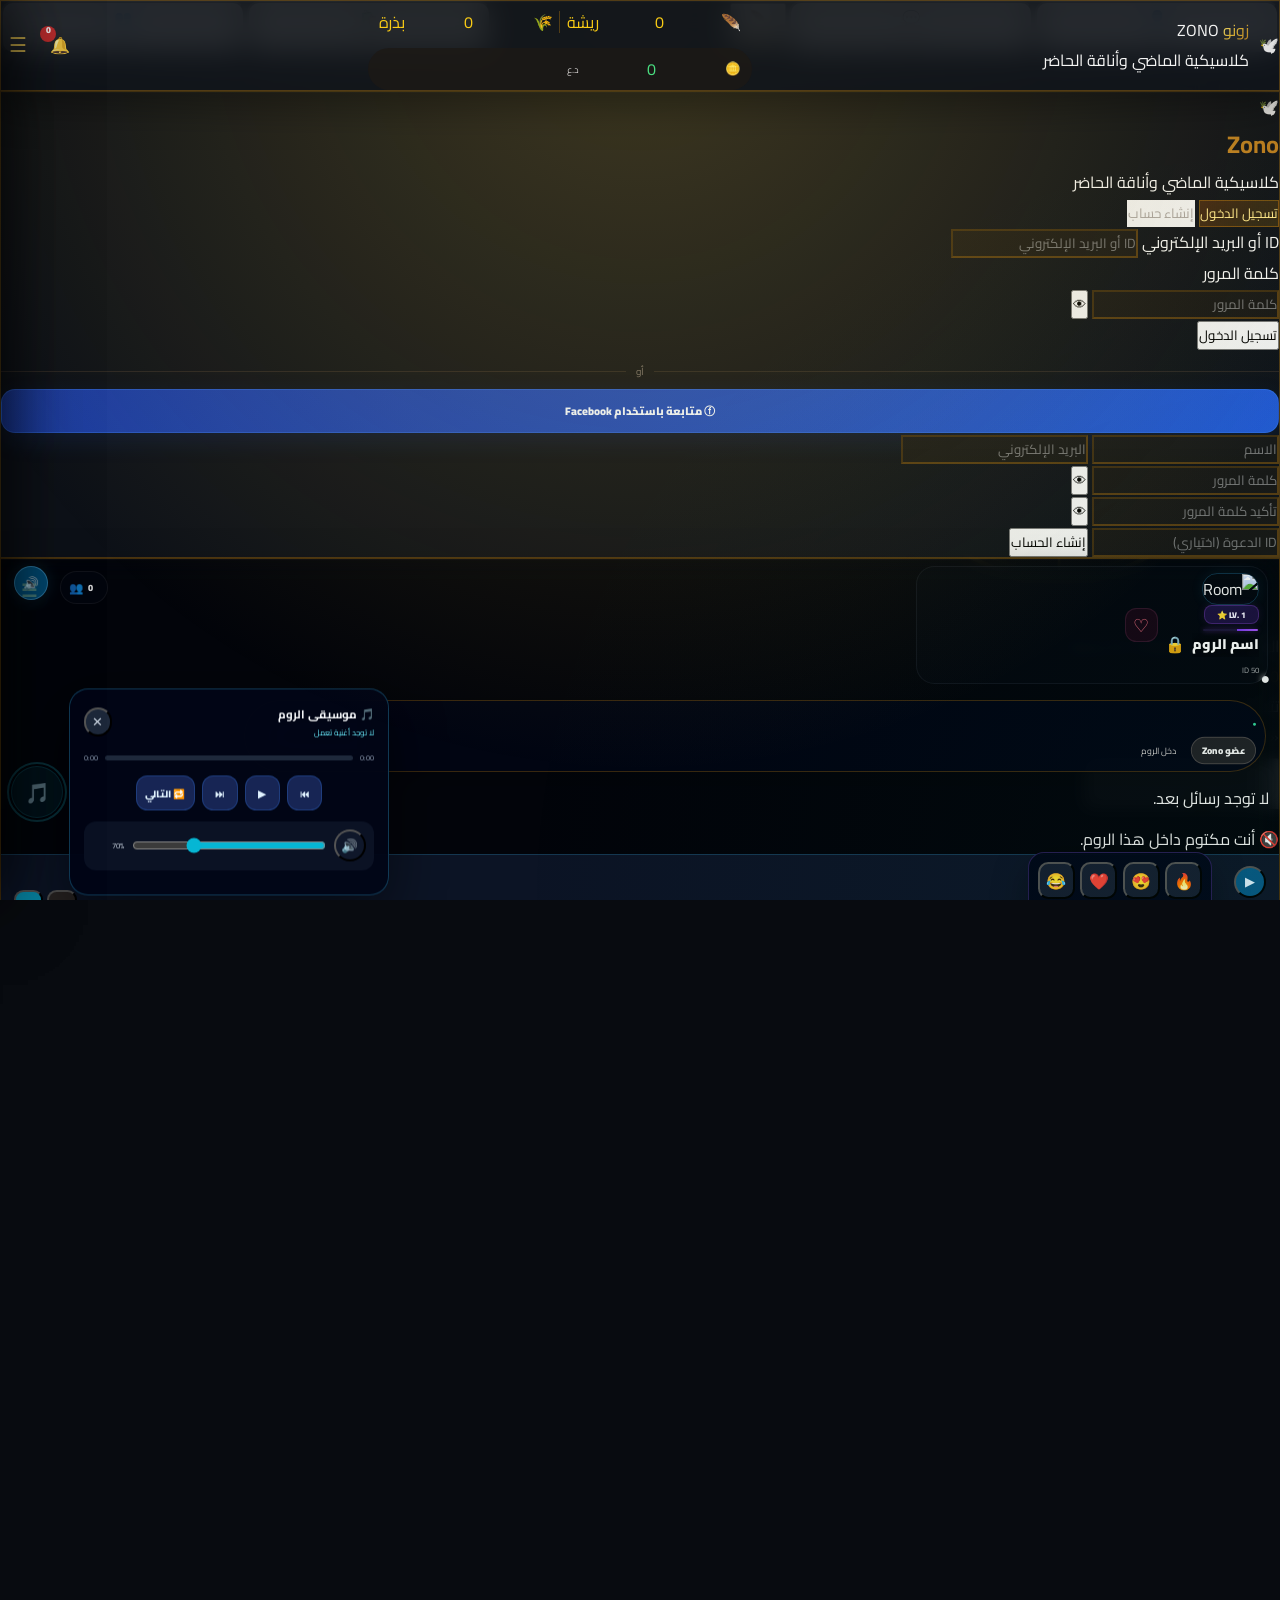
==== index.html @ 6094df93 "Add files via upload" ====
<!DOCTYPE html>
<html lang="ar" dir="rtl">
<head>
    <meta charset="UTF-8">
    <meta name="viewport" content="width=device-width, initial-scale=1.0, viewport-fit=cover, maximum-scale=1.0, user-scalable=no">
    <title>Zono</title>
    <!-- Tailwind CSS CDN -->
    <script src="https://cdn.tailwindcss.com"></script>
    <script>
        tailwind.config = {
            darkMode: 'class',
            theme: {
                extend: {
                    colors: {
                        gold: {
                            400: '#fef08a',
                            500: '#eab308',
                            600: '#d4af37',
                            700: '#b7791f',
                        },
                        emerald: {
                            850: '#064e3b',
                            950: '#022c22',
                        }
                    }
                }
            }
        }
    </script>
    <!-- Custom CSS -->
    <link rel="stylesheet" href="css/style.css?v=20260908-account-wallet-themes">

<style id="zono-canary-menu-update">
.zono-feather-center-btn{flex-direction:column!important;gap:2px!important;height:auto!important;padding-bottom:1px!important}
.zono-canary-nav-label{display:block;color:#d8a52b;font-size:12px;font-weight:900;line-height:1.05;letter-spacing:.2px;text-shadow:0 0 10px rgba(245,158,11,.38);white-space:nowrap}
.zono-main-drawer-menu button>span{filter:none!important}
</style>
</head>
<body class="bg-stone-950 text-stone-100 flex flex-col min-h-screen relative selection:bg-amber-500 selection:text-stone-950">

    <!-- Atmospheric Overlay -->
    <div class="vintage-overlay"></div>

    <!-- Toast Notification -->
    <div id="zono-toast" class="fixed top-6 left-1/2 transform -translate-x-1/2 px-6 py-3 rounded-full text-xs font-bold z-50 backdrop-blur-xl shadow-2xl transition-all duration-300 border bg-stone-900/90 text-amber-200 border-amber-500/40 opacity-0 pointer-events-none -translate-y-4"></div>

    <!-- Top Header -->
    <header class="sticky top-0 z-40 glass-panel border-b border-amber-500/20 px-4 py-3 sm:px-8">
        <div class="zono-header-inner max-w-6xl mx-auto">
            <!-- Brand Logo -->
            <div class="zono-brand cursor-pointer" onclick="window.zonoApp.switchTab('settings')">
                <div class="zono-logo-box w-10 h-10 rounded-2xl bg-gradient-to-tr from-amber-600 via-yellow-500 to-amber-700 p-0.5 shadow-lg shadow-amber-500/20 flex items-center justify-center">
                    <div class="w-full h-full bg-stone-950 rounded-[14px] flex items-center justify-center text-xl">
                        🕊️
                    </div>
                </div>
                <div class="zono-brand-copy">
                    <div class="flex items-center space-x-1.5 space-x-reverse">
                        <span class="text-xl font-black tracking-wide gold-gradient-text">زونو</span>
                        <span class="text-[10px] font-mono tracking-widest text-amber-400/80 uppercase font-bold">ZONO</span>
                    </div>
                    <p class="text-[10px] text-stone-400 font-medium">كلاسيكية الماضي وأناقة الحاضر</p>
                </div>
            </div>

            <!-- Feathers + Seeds -->
            <div id="zono-currency-pill" onclick="window.zonoApp.switchTab('store')" class="counter-only-balance bg-stone-900/90 border border-amber-500/30 text-xs font-bold text-amber-300 hover:border-amber-400 cursor-pointer transition-all shadow-inner">
                <span class="zono-resource">
                    <span class="text-sm">🪶</span>
                    <span id="header-feathers-count" class="font-mono">0</span>
                    <span class="zono-resource-label text-[10px] text-stone-400">ريشة</span>
                </span>
                <span class="zono-resource-divider"></span>
                <span class="zono-resource">
                    <span class="text-sm">🌾</span>
                    <span id="header-seeds-count" class="font-mono">0</span>
                    <span class="zono-resource-label text-[10px] text-stone-400">بذرة</span>
                </span>
            </div>

            <!-- Seed balance value in Iraqi dinar: visible on Counter only -->
            <div id="zono-seed-value-pill" class="counter-only-balance bg-stone-900/90 border border-emerald-500/30 text-xs font-bold shadow-inner">
                <span class="zono-value-resource zono-value-iqd zono-iqd-only">
                    <span class="zono-value-money-icon">🪙</span>
                    <span id="zono-value-iqd-count" class="font-mono">0</span>
                    <span class="zono-value-label">د.ع</span>
                </span>
            </div>

            <!-- Header controls: transparent menu + notifications, both follow the active theme -->
            <div class="zono-header-controls zono-left-header-actions">
                <button type="button" class="zono-header-icon-btn" onclick="window.zonoApp.toggleMainDrawer()" aria-label="الأقسام">☰</button>
                <button type="button" class="zono-header-icon-btn zono-header-bell" onclick="window.zonoApp.openAccountCenter('notifications')" aria-label="الشعارات">
                    <span aria-hidden="true">🔔</span>
                    <span id="header-profile-notification-count" class="hidden zono-header-notification-badge">0</span>
                </button>
            </div>
        </div>
    </header>


    <!-- ZONO Main Drawer -->
    <div id="zono-main-drawer-backdrop" class="zono-main-drawer-backdrop" onclick="window.zonoApp.closeMainDrawer()"></div>
    <aside id="zono-main-drawer" class="zono-main-drawer" aria-hidden="true">
        <div class="zono-main-drawer-head">
            <button type="button" class="zono-main-drawer-close" onclick="window.zonoApp.closeMainDrawer()" aria-label="إغلاق">✕</button>
            <div class="zono-main-drawer-profile">
                <img id="drawer-user-avatar" src="https://api.dicebear.com/7.x/micah/svg?seed=zono_guest" alt="الحساب" class="zono-main-drawer-avatar">
                <div class="zono-main-drawer-identity">
                    <strong id="drawer-user-name">ضيف_زونو</strong>
                    <span id="drawer-user-id">ID: —</span>
                    <span id="drawer-user-verification" class="zono-main-drawer-verification">غير موثق</span>
                </div>
            </div>
        </div>
        <div class="zono-main-drawer-menu">
            <button type="button" onclick="window.zonoApp.switchTab('profile')"><span>👤</span><strong>معلوماتي</strong></button>
            <button type="button" onclick="window.zonoApp.switchTab('news')"><span>✉️</span><strong>مراسيل</strong></button>
            <button type="button" onclick="window.zonoApp.switchTab('counter')"><span>⏱️</span><strong>العداد</strong></button>
            <button type="button" onclick="window.zonoApp.openWallet()"><span>💳</span><strong>المحفظة</strong></button>
            <button type="button" onclick="window.zonoApp.switchTab('birds')"><span>🐦</span><strong>شراء عصفور</strong></button>
            <button type="button" onclick="window.zonoApp.switchTab('store')"><span>🛍️</span><strong>المتجر</strong></button>
            <button type="button" onclick="window.zonoApp.switchTab('rooms')"><span>☕</span><strong>كوفي</strong></button>
            <button type="button" onclick="window.zonoApp.switchTab('settings')"><span>⚙️</span><strong>الإعدادات</strong></button>
            <button type="button" onclick="window.zonoApp.showComingSoon('الألعاب')"><span>🎮</span><strong>الألعاب</strong></button>
            <button type="button" onclick="window.zonoApp.showComingSoon('الأفلام')"><span>🎬</span><strong>الأفلام</strong></button>
            <button type="button" onclick="window.zonoApp.showComingSoon('المسلسلات')"><span>📺</span><strong>المسلسلات</strong></button>
            <button type="button" onclick="window.zonoApp.showComingSoon('الوكلاء')"><span>🤝</span><strong>الوكلاء</strong></button>
            <button type="button" onclick="window.zonoApp.showComingSoon('الدعم')"><span>🎧</span><strong>الدعم</strong></button>
            <button type="button" onclick="window.zonoApp.showComingSoon('الشكاوى')"><span>📣</span><strong>الشكاوى</strong></button>
            <button type="button" class="zono-drawer-themes" onclick="window.zonoApp.openThemesPanel()"><span>🎨</span><strong>ثيمات</strong></button>
            <button type="button" class="zono-drawer-logout" onclick="window.zonoApp.logout()"><span>↪</span><strong>تسجيل خروج</strong></button>
        </div>
    </aside>

    <!-- Themes drawer / marketplace -->
    <div id="zono-themes-backdrop" class="zono-themes-backdrop" onclick="window.zonoApp.closeThemesPanel()"></div>
    <aside id="zono-themes-panel" class="zono-themes-panel" aria-hidden="true">
        <div class="zono-themes-head">
            <button type="button" class="zono-themes-close" onclick="window.zonoApp.closeThemesPanel()" aria-label="إغلاق">✕</button>
            <div>
                <h2>🎨 ثيمات زونو</h2>
                <p>اختر القسم ثم شاهد الثيمات المتوفرة</p>
            </div>
        </div>

        <div id="zono-theme-categories" class="zono-theme-categories">
            <button type="button" class="zono-theme-category bird" onclick="window.zonoApp.openThemeCategory('bird')">
                <span class="zono-theme-category-preview">🐤</span><span><strong>ثيم الطير</strong><small>أشكال خاصة لطير الكناري</small></span><b>‹</b>
            </button>
            <button type="button" class="zono-theme-category zono" onclick="window.zonoApp.openThemeCategory('zono')">
                <span class="zono-theme-category-preview zuno-preview">Z</span><span><strong>ثيم زونو</strong><small>ألوان وتصاميم واجهة التطبيق</small></span><b>‹</b>
            </button>
            <button type="button" class="zono-theme-category name" onclick="window.zonoApp.openThemeCategory('name')">
                <span class="zono-theme-category-preview name-preview">ZUNO</span><span><strong>ثيم الاسم</strong><small>أشكال مميزة لاسم الحساب</small></span><b>‹</b>
            </button>
            <button type="button" class="zono-theme-category avatar" onclick="window.zonoApp.openThemeCategory('avatar')">
                <span class="zono-theme-category-preview avatar-preview">👤</span><span><strong>ثيم الصورة</strong><small>إطارات وتأثيرات لصورة الحساب</small></span><b>‹</b>
            </button>
        </div>

        <section id="zono-theme-market" class="zono-theme-market hidden">
            <div class="zono-theme-market-head">
                <button type="button" class="zono-theme-back" onclick="window.zonoApp.backToThemeCategories()" aria-label="رجوع">←</button>
                <div><h3 id="zono-theme-market-title">ثيم الطير</h3><p id="zono-theme-market-subtitle">اختر الثيم المناسب لك</p></div>
            </div>
            <div id="zono-theme-shop-grid" class="zono-theme-grid"></div>
        </section>
        <div class="zono-themes-existing-settings">
            <div class="zono-themes-divider"><span>إعدادات الثيمات</span></div>
<!-- Existing theme customization moved from Settings -->
                    <div id="zono-theme-center" class="zono-theme-center">
                        <div class="zono-theme-center-head">
                            <div>
                                <div class="zono-theme-center-kicker">🎨 تخصيص Zono</div>
                                <h4 class="zono-theme-center-title">عرض الثيمات</h4>
                                <p class="zono-theme-center-desc">غيّر شكل التطبيق والطائر والاسم وإطار الصورة من مكان واحد.</p>
                            </div>
                            <button onclick="window.zonoApp.toggleCustomizationCenter()" class="zono-theme-center-open">
                                عرض الثيمات
                            </button>
                        </div>

                        <div id="zono-customization-center" class="hidden mt-4">
                            <div class="zono-customization-tabs">
                                <button id="zono-custom-tab-app" onclick="window.zonoApp.openCustomizationTab('app')" class="zono-customization-tab is-active">🎨 ثيم زونو</button>
                                <button id="zono-custom-tab-bird" onclick="window.zonoApp.openCustomizationTab('bird')" class="zono-customization-tab">🪶 ثيم الطائر</button>
                                <button id="zono-custom-tab-name" onclick="window.zonoApp.openCustomizationTab('name')" class="zono-customization-tab">✨ ثيم الاسم</button>
                                <button id="zono-custom-tab-frame" onclick="window.zonoApp.openCustomizationTab('frame')" class="zono-customization-tab">🖼️ إطار الصورة</button>
                            </div>

                            <div id="zono-custom-panel-app" class="zono-customization-panel">
                                <div class="zono-panel-title">🎨 ثيم زونو</div>
                                <div class="zono-panel-desc">الثيم يغيّر خلفية التطبيق والأقسام والشريط السفلي.</div>
                                <div id="zono-theme-gallery" class="mt-3">
                                    <div id="zono-theme-grid" class="zono-theme-grid"></div>
                                </div>
                            </div>

                            <div id="zono-custom-panel-bird" class="zono-customization-panel hidden">
                                <div class="zono-panel-title">🪶 ثيم الطائر</div>
                                <div class="zono-panel-desc">يغيّر الطائر والدائرة والساعة والحركة والصوت داخل العداد.</div>
                                <div class="zono-cosmetic-subtitle mt-3">الثيمات المفتوحة من الطيور التي اشتريتها</div>
                                <div id="zono-owned-bird-theme-grid" class="zono-bird-theme-grid mt-2"></div>
                                <div class="zono-cosmetic-subtitle mt-4">ثيمات إضافية بالبذور</div>
                                <div id="zono-bird-theme-grid" class="zono-bird-theme-grid mt-2"></div>
                            </div>

                            <div id="zono-custom-panel-name" class="zono-customization-panel hidden">
                                <div class="zono-panel-title">✨ ثيم الاسم</div>
                                <div class="zono-panel-desc">زخرفة وكبسولة خاصة باسمك داخل الرومات وعند الدخول.</div>
                                <div id="zono-name-theme-grid" class="zono-name-theme-grid mt-3"></div>
                            </div>

                            <div id="zono-custom-panel-frame" class="zono-customization-panel hidden">
                                <div class="zono-panel-title">🖼️ إطار الصورة</div>
                                <div class="zono-panel-desc">إطارات متحركة حول صورتك، تظهر في حسابك وعند دخول الروم ورسائلك الخاصة.</div>
                                <div id="zono-avatar-frame-grid" class="zono-frame-theme-grid mt-3"></div>
                            </div>
                        </div>
                    </div>
        </div>
    </aside>

    <!-- Main Content Body -->
    <main class="flex-1 max-w-6xl w-full mx-auto p-4 sm:p-6 pb-28">

        <!-- ==================== TAB 1: الرومات (Real Public Rooms) ==================== -->
        <section id="tab-rooms" class="tab-content space-y-4">
            <div class="zono-rooms-discovery-head">
                <div class="zono-world-room-pill">
                    <span class="zono-world-tag">✦</span>
                    <span>رومات زونو العالمية</span>
                </div>

                <div class="zono-room-search-row">
                    <button type="button" onclick="window.zonoApp.openCreateRoomModal()" class="zono-room-create-circle" title="إنشاء روم جديد" aria-label="إنشاء روم جديد">＋</button>
                    <div class="zono-room-search-capsule">
                        <span class="zono-room-search-icon">⌕</span>
                        <input id="zono-room-search-input" type="search" placeholder="بحث بالاسم أو ID" autocomplete="off" oninput="window.zonoApp.setRoomSearch(this.value)">
                    </div>
                </div>

                <div class="zono-room-filter-strip" aria-label="تصفية الرومات">
                    <button class="zono-room-filter-chip active" data-room-filter="all" onclick="window.zonoApp.setRoomFilter('all',this)">الكل 🌐</button>
                    <button class="zono-room-filter-chip" data-room-filter="following" onclick="window.zonoApp.setRoomFilter('following',this)">المتابعة ⭐</button>
                    <button class="zono-room-filter-chip" data-room-filter="poetry" onclick="window.zonoApp.setRoomFilter('poetry',this)">شعر 🪶</button>
                    <button class="zono-room-filter-chip" data-room-filter="songs" onclick="window.zonoApp.setRoomFilter('songs',this)">أغاني 🎤</button>
                    <button class="zono-room-filter-chip" data-room-filter="music" onclick="window.zonoApp.setRoomFilter('music',this)">موسيقى 🎵</button>
                    <button class="zono-room-filter-chip" data-room-filter="challenges" onclick="window.zonoApp.setRoomFilter('challenges',this)">تحديات 🎮</button>
                    <button class="zono-room-filter-chip" data-room-filter="contests" onclick="window.zonoApp.setRoomFilter('contests',this)">مسابقات 🏆</button>
                </div>
            </div>

            <div class="flex items-center justify-between px-1">
                <div>
                    <h3 class="text-lg font-black text-stone-100">الرومات</h3>
                    <p id="zono-rooms-count" class="text-[10px] text-stone-500">0 روم</p>
                </div>
                <button onclick="window.zonoApp.loadRooms(true)" class="zono-room-refresh-btn">تحديث ↻</button>
            </div>

            <div id="rooms-list-container" class="zono-real-rooms-grid">
                <div class="zono-rooms-empty">
                    <div class="text-4xl mb-3">🏛️</div>
                    <div class="font-black text-stone-200">لا توجد رومات حتى الآن</div>
                    <div class="text-xs text-stone-500 mt-1">كن أول من ينشئ رومًا في Zono.</div>
                </div>
            </div>
        </section>

        <!-- ==================== TAB 2: الخاص (Direct Messages / Kik Style) ==================== -->
        <section id="tab-direct" class="tab-content space-y-6">
            <div class="glass-panel p-6 rounded-3xl border border-amber-500/30">
                <div class="flex items-center justify-between mb-4">
                    <div>
                        <h2 class="text-2xl font-black text-stone-100">المحادثات الخاصة (Kik Direct)</h2>
                        <p class="text-xs text-stone-400">دردشة سريعة وفورية مع مؤشرات القراءة الكلاسيكية (S, D, R)</p>
                    </div>
                    <span class="badge-pill bg-emerald-950 text-emerald-300 border border-emerald-500/40">
                        مباشر ومشفر 🔒
                    </span>
                </div>

                <!-- Kik Status Key Guide -->
                <div class="flex items-center space-x-3 space-x-reverse text-xs bg-stone-900/70 p-3 rounded-2xl border border-stone-800 mb-5">
                    <span class="text-stone-400 font-semibold">دليل مؤشرات Kik:</span>
                    <span class="flex items-center"><span class="kik-status kik-status-s">S</span> تم الإرسال (Sent)</span>
                    <span class="flex items-center"><span class="kik-status kik-status-d">D</span> تم التسليم (Delivered)</span>
                    <span class="flex items-center"><span class="kik-status kik-status-r">R</span> تمت القراءة (Read)</span>
                </div>

                <!-- Direct Chats List -->
                <div id="direct-chats-container" class="space-y-3">
                    <!-- Populated dynamically by app.js -->
                </div>
            </div>
        </section>

        <!-- ==================== TAB 3: قسم العداد (The 24h Flying Bird Counter) ==================== -->
        <section id="tab-counter" class="tab-content active space-y-6">
            <div class="glass-panel p-6 sm:p-8 rounded-3xl border border-amber-500/40 relative overflow-hidden text-center shadow-2xl">
                <!-- Background Ambient Glow -->
                <div class="absolute top-1/2 left-1/2 -translate-x-1/2 -translate-y-1/2 w-96 h-96 bg-amber-500/10 rounded-full blur-3xl pointer-events-none"></div>

                <!-- Header Title -->
                <div class="max-w-xl mx-auto mb-6">
                    <div class="inline-flex items-center justify-center mb-3">
                        <span id="bird-status-badge" class="px-4 py-1.5 rounded-full text-xs font-bold bg-amber-950/70 text-amber-300 border border-amber-500/40 backdrop-blur-md shadow-lg flex items-center">
                            <span class="inline-block w-2.5 h-2.5 rounded-full bg-amber-400 ml-1.5"></span>
                            مستقر على الغصن (جاهز للطيران)
                        </span>
                    </div>
                    <h2 class="text-3xl sm:text-4xl font-black tracking-tight text-stone-100 mb-2 font-serif">
                        عداد طيران عصفور زونو
                    </h2>
                    <p class="text-xs sm:text-sm text-stone-300 leading-relaxed">
                        انقر على الدائرة الذهبية أو زر التفعيل ليتحرر العصفور من الغصن ويحلق في الأجواء لمدة <span class="text-amber-400 font-bold">24 ساعة متواصلة</span>، حاصداً لك الريشات الذهبية والإنجازات!
                    </p>
                </div>

                <!-- Interactive Canvas Centerpiece -->
                <div id="zono-bird-theme-stage" class="relative w-full max-w-[440px] mx-auto aspect-square flex items-center justify-center my-4">
                    <div id="zono-bird-theme-orbit" class="zono-bird-theme-orbit"></div>
                    <canvas id="bird-canvas" width="440" height="440" class="w-full h-full max-w-[440px] max-h-[440px] rounded-full cursor-pointer transition-transform hover:scale-[1.01] active:scale-95 shadow-2xl border-4 border-amber-500/30 bg-stone-950"></canvas>
                </div>

                <!-- Digital Antique Countdown Timer -->
                <div id="zono-bird-theme-clock" class="max-w-md mx-auto my-6 p-4 rounded-2xl bg-stone-900/90 border border-amber-500/30 shadow-inner">
                    <span class="text-[11px] font-bold text-amber-400/90 uppercase tracking-widest block mb-1">الوقت المتبقي لرحلة الـ 24 ساعة</span>
                    <div id="bird-timer-display" class="text-4xl sm:text-5xl font-mono font-black gold-gradient-text tracking-wider">
                        24:00:00
                    </div>

                    <!-- Daily income summary -->
                    <div class="mt-2 flex flex-wrap items-center justify-center gap-2 text-[11px]">
                        <span class="text-stone-400 font-bold">تتحصل يومياً على</span>
                        <span class="px-2.5 py-1 rounded-full bg-amber-500/10 border border-amber-500/25 text-amber-300 font-bold">
                            🌾 <span id="bird-daily-seeds-total">0</span> بذرة
                        </span>
                        <span class="px-2.5 py-1 rounded-full bg-sky-500/10 border border-sky-500/25 text-sky-200 font-bold">
                            🪶 <span id="bird-daily-feathers-total">60</span> ريشة
                        </span>
                    </div>

                    <p id="bird-quote-text" class="text-xs text-stone-400 italic mt-3 min-h-[20px] transition-all">
                        «انقر على العصفور لتبدأ رحلة التحليق الكلاسيكية»
                    </p>
                </div>

                <!-- Controls -->
                <div class="max-w-md mx-auto space-y-3">
                    <button id="bird-trigger-btn" onclick="window.zonoApp && window.zonoApp.toggleBirdFlightThemed()" class="w-full py-3.5 px-6 rounded-2xl font-bold bg-gradient-to-r from-amber-600 via-yellow-600 to-amber-700 hover:from-amber-500 hover:to-yellow-500 text-stone-950 border border-yellow-300/60 shadow-xl shadow-amber-600/30 flex items-center justify-center transition-all duration-300 active:scale-95 text-base">
                        <svg class="w-5 h-5 ml-2 text-stone-950 animate-bounce" fill="none" stroke="currentColor" viewBox="0 0 24 24"><path stroke-linecap="round" stroke-linejoin="round" stroke-width="2" d="M14 5l7 7m0 0l-7 7m7-7H3"></path></svg>
                        <span>إطلاق العصفور للتحليق (24 ساعة)</span>
                    </button>

                    <div class="grid grid-cols-2 gap-3">
                        <button onclick="window.zonoApp.switchTab('birds')" class="w-full py-3 px-4 rounded-xl bg-stone-900/80 border border-stone-700 hover:border-amber-500/50 text-stone-100 font-bold text-xs transition-all active:scale-95">
                            <span>🕊️ شراء عصفور</span>
                        </button>
                        <button onclick="window.zonoApp.boostFlight()" class="py-2.5 px-4 rounded-xl bg-stone-900 hover:bg-stone-800 text-stone-200 border border-stone-700 text-xs font-bold transition-all flex items-center justify-center space-x-1.5 space-x-reverse">
                            <span>⚡</span>
                            <span>تعزيز السرعة</span>
                        </button>
                    </div>
                </div>

                <!-- Flight Stats & Milestones -->
                <div class="grid grid-cols-3 gap-3 max-w-lg mx-auto mt-8 pt-6 border-t border-stone-800/80 text-center">
                    <div class="p-3 rounded-2xl bg-stone-900/60 border border-stone-800">
                        <span class="text-xl">🏆</span>
                        <div class="font-mono text-sm font-bold text-amber-300 mt-1">48 ساعة</div>
                        <span class="text-[10px] text-stone-400">إجمالي الطيران</span>
                    </div>
                    <div class="p-3 rounded-2xl bg-stone-900/60 border border-stone-800">
                        <span class="text-xl">🔥</span>
                        <div class="font-mono text-sm font-bold text-amber-300 mt-1">5 أيام</div>
                        <span class="text-[10px] text-stone-400">سلسلة الالتزام</span>
                    </div>
                    <div class="p-3 rounded-2xl bg-stone-900/60 border border-stone-800">
                        <span class="text-xl">🌾</span>
                        <div id="bird-daily-seeds-stat" class="font-mono text-sm font-bold text-amber-300 mt-1">0</div>
                        <span class="text-[10px] text-stone-400">بذرة يومياً</span>
                    </div>
                </div>
            </div>
        </section>

        <!-- ==================== TAB 4: المتجر (Store & Bazaar) ==================== -->
        <section id="tab-store" class="tab-content zono-store-tab">
            <div class="zono-store-screen">
                <div class="zono-store-topbar">
                    <div class="zono-store-title-wrap">
                        <span class="zono-store-cart">🛒</span>
                        <div>
                            <h2>المتجر</h2>
                            <small>كل ما تحتاجه في مكان واحد</small>
                        </div>
                    </div>
                    <button class="zono-store-close" type="button" onclick="window.zonoApp.switchTab('counter')" aria-label="إغلاق">×</button>
                </div>

                <div class="zono-store-search">
                    <span>⌕</span>
                    <input id="zono-store-search-input" type="search" placeholder="ابحث في المتجر ..." oninput="window.zonoApp.filterStore(this.value)">
                </div>

                <div class="zono-store-tabs">
                    <button id="zono-store-tab-products" class="active" onclick="window.zonoApp.showStoreSection('products')">المنتجات</button>
                    <button id="zono-store-tab-cards" onclick="window.zonoApp.showStoreSection('cards')">بطاقات شحن</button>
                    <button id="zono-store-tab-offers" onclick="window.zonoApp.showStoreSection('offers')">عروض خاصة</button>
                </div>

                <div id="zono-store-products" class="zono-store-section active">
                    <div class="zono-store-hero">
                        <div class="zono-store-hero-icon">🛒</div>
                        <h3>مرحبًا بك في متجر ZUNO</h3>
                        <p>اختر القسم الذي يناسبك واستعرض المنتجات بسهولة</p>
                    </div>
                    <div class="zono-store-category-list">
                        <button class="zono-store-category" data-store-search="أرقام هواتف مميزة ارقام هواتف مميزة" onclick="window.zonoApp.storeSoon('أرقام هواتف مميزة')">
                            <div class="zono-store-category-icon sim">▣</div>
                            <div><strong>أرقام هواتف مميزة</strong><small>أرقام مختارة ومميزة</small></div>
                            <span class="zono-store-arrow">‹</span>
                        </button>
                        <button class="zono-store-category" data-store-search="الأجهزة اللوحية اجهزة لوحية تابلت" onclick="window.zonoApp.storeSoon('الأجهزة اللوحية')">
                            <div class="zono-store-category-icon">▯</div>
                            <div><strong>الأجهزة اللوحية</strong><small>أحدث الأجهزة اللوحية</small></div>
                            <span class="zono-store-arrow">‹</span>
                        </button>
                        <button class="zono-store-category" data-store-search="أجهزة الموبايل اجهزة الموبايل موبايل هواتف" onclick="window.zonoApp.storeSoon('أجهزة الموبايل')">
                            <div class="zono-store-category-icon">📱</div>
                            <div><strong>أجهزة الموبايل</strong><small>أحدث أجهزة الموبايل</small></div>
                            <span class="zono-store-arrow">‹</span>
                        </button>
                    </div>
                </div>

                <div id="zono-store-cards" class="zono-store-section">
                    <div class="zono-store-section-head">
                        <button class="zono-store-back" onclick="window.zonoApp.showStoreSection('products')">‹</button>
                        <div><h3>بطاقات شحن</h3><p>اختر شركة الاتصالات</p></div>
                    </div>
                    <div class="zono-recharge-grid">
                        <button class="zono-recharge-card" data-store-search="آسيا سيل اسيا سيل asiacell" onclick="window.zonoApp.storeSoon('آسيا سيل')">
                            <div class="zono-brand-logo asiacell">Asiacell</div><strong>آسيا سيل</strong><small>بطاقات شحن</small>
                        </button>
                        <button class="zono-recharge-card" data-store-search="زين العراق zain" onclick="window.zonoApp.storeSoon('زين العراق')">
                            <div class="zono-brand-logo zain">zain</div><strong>زين العراق</strong><small>بطاقات شحن</small>
                        </button>
                        <button class="zono-recharge-card" data-store-search="كورك korek" onclick="window.zonoApp.storeSoon('كورك')">
                            <div class="zono-brand-logo korek">KOREK</div><strong>كورك</strong><small>بطاقات شحن</small>
                        </button>
                    </div>
                </div>

                <div id="zono-store-offers" class="zono-store-section">
                    <div class="zono-store-empty">
                        <div>✦</div>
                        <h3>عروض خاصة</h3>
                        <p>قريبًا ستظهر هنا العروض والخصومات المميزة.</p>
                    </div>
                </div>
            </div>
        </section>

        <!-- ==================== Bird Shop ==================== -->
        <section id="tab-birds" class="tab-content space-y-6">
            <div class="glass-panel p-5 rounded-3xl border border-amber-500/30 flex items-center justify-between gap-3">
                <div>
                    <div class="text-[11px] text-amber-400 font-bold mb-1">🕊️ متجر الطيور</div>
                    <h2 class="text-2xl font-black text-stone-100">شراء العصافير</h2>
                    <p class="text-xs text-stone-400 mt-1">
                        اشترِ نفس الطائر أكثر من مرة لزيادة إنتاج البذور، بينما يبقى أعلى شكل وصلت إليه هو الشكل النشط.
                    </p>
                </div>
                <button onclick="window.zonoApp.switchTab('counter')" class="shrink-0 px-4 py-2 rounded-xl bg-stone-900 border border-stone-700 hover:border-amber-500 text-stone-200 text-xs font-bold transition-all">
                    ← رجوع
                </button>
            </div>

            <div id="bird-shop-grid" class="grid grid-cols-1 sm:grid-cols-2 lg:grid-cols-3 gap-5">
                <!-- Populated dynamically by app.js -->
            </div>
        </section>

        <!-- ==================== TAB 5: الأخبار (Zono Gazette / News) ==================== -->
        <section id="tab-news" class="tab-content space-y-6">
            <!-- Newspaper Header -->
            <div class="glass-panel p-6 rounded-3xl border border-amber-500/30 text-center relative overflow-hidden">
                <div class="text-[11px] font-mono text-amber-400 uppercase tracking-widest mb-1">
                    • جريدة زونو اليومية — الطبعة الكلاسيكية •
                </div>
                <h1 class="text-3xl sm:text-4xl font-black newspaper-headline text-stone-100 my-2">
                    وقائع وأخبار مجتمع زونو
                </h1>
                <div class="flex items-center justify-center space-x-4 space-x-reverse text-xs text-stone-400 border-y border-stone-800 py-2 my-3 font-serif">
                    <span>العدد رقم: 01</span>
                    <span>•</span>
                    <span>31 أغسطس 2026</span>
                    <span>•</span>
                    <span>الإصدار التأسيسي الفاخر</span>
                </div>
                <p class="text-xs text-stone-300 max-w-xl mx-auto leading-relaxed">
                    نوافيكم يومياً بآخر تطورات التطبيق، إحصائيات عداد الطيران، فعاليات الرومات ومقالات النوستالجيا الراقية.
                </p>
            </div>

            <!-- Community Poll Widget -->
            <div id="news-poll-container" class="glass-panel p-5 rounded-2xl border border-amber-500/30">
                <div class="flex items-center space-x-2 space-x-reverse text-amber-400 text-xs font-bold mb-2">
                    <span>📊</span>
                    <span>استطلاع رأي اليوم الكلاسيكي</span>
                </div>
                <h4 class="text-sm font-bold text-stone-100 mb-3">ما أكثر ميزة أعادت لك ذكريات الماضي في تطبيق زونو؟</h4>
                <div class="grid grid-cols-1 sm:grid-cols-3 gap-2 text-xs">
                    <button onclick="window.zonoApp.votePoll(0)" class="p-3 rounded-xl bg-stone-900/80 hover:bg-amber-900/30 text-stone-200 border border-stone-800 text-right font-medium transition-all">
                        🕊️ عداد طيران العصفور (24 ساعة)
                    </button>
                    <button onclick="window.zonoApp.votePoll(1)" class="p-3 rounded-xl bg-stone-900/80 hover:bg-amber-900/30 text-stone-200 border border-stone-800 text-right font-medium transition-all">
                        💬 مؤشرات قراءة Kik الكلاسيكية (S/D/R)
                    </button>
                    <button onclick="window.zonoApp.votePoll(2)" class="p-3 rounded-xl bg-stone-900/80 hover:bg-amber-900/30 text-stone-200 border border-stone-800 text-right font-medium transition-all">
                        🏛️ مجالس ورومات المحادثة الحية
                    </button>
                </div>
            </div>

            <!-- News Flow -->
            <div id="news-articles-flow">
                <!-- Populated dynamically by app.js -->
            </div>
        </section>

        <!-- ==================== TAB 6: حسابي (Profile) ==================== -->
        <section id="tab-profile" class="tab-content space-y-6">
            <!-- Profile Identity Card -->
            <div class="glass-panel p-6 sm:p-8 rounded-3xl border border-amber-500/40 relative overflow-hidden shadow-2xl">
                <div class="flex flex-col sm:flex-row items-center sm:items-start space-y-4 sm:space-y-0 sm:space-x-6 sm:space-x-reverse">
                    <!-- Avatar with Vintage Frame -->
                    <div class="relative cursor-pointer" onclick="window.zonoApp.openAccountCenter('notifications')">
                        <div id="profile-avatar-frame" class="zono-avatar-frame zono-frame-basic vintage-avatar-frame w-24 h-24 sm:w-28 sm:h-28">
                            <div class="zono-frame-crown" aria-hidden="true"></div>
                            <img id="profile-avatar-img" src="https://api.dicebear.com/7.x/micah/svg?seed=zono_user" alt="Profile" class="w-full h-full rounded-full bg-stone-900 object-cover">
                        </div>
                        <span id="profile-notification-count" class="hidden absolute -top-1 -left-1 min-w-[24px] h-6 px-1 rounded-full bg-red-600 text-white text-[11px] font-black items-center justify-center border-2 border-stone-950 shadow-xl">0</span>
                    </div>

                    <!-- User Info -->
                    <div class="flex-1 text-center sm:text-right">
                        <div class="flex flex-col sm:flex-row sm:items-center justify-between gap-2">
                            <div>
                                <h3 id="profile-display-name" class="text-2xl font-black text-stone-100">ضيف_زونو</h3>
                                <p id="profile-kik-username" class="text-xs font-mono text-amber-400 font-bold mt-0.5">@guest_zono</p>
                                <div id="profile-agent-badge" class="hidden mt-2 inline-flex items-center gap-1 px-3 py-1 rounded-full border border-emerald-500/40 bg-emerald-500/10 text-emerald-300 text-[10px] font-black">✓ وكيل معتمد</div>
                            </div>
                            <button id="profile-badge-pill" onclick="window.zonoApp.openVerification()" class="badge-pill bg-sky-500/15 text-sky-300 border border-sky-500/40 self-center sm:self-auto cursor-pointer hover:bg-sky-500/20 transition-all">
                                🛡️ توثيق الحساب
                            </button>
                        </div>

                        <p id="profile-bio-text" class="text-xs sm:text-sm text-stone-300 mt-3 leading-relaxed max-w-lg">
                            ضيف كلاسيكي يكتشف أسرار تطبيق زونو وعصفور الـ 24 ساعة ✨
                        </p>

                        <div class="flex flex-wrap items-center justify-center sm:justify-start gap-2 mt-4">
                            <button onclick="window.zonoApp.openEditProfileModal()" class="px-4 py-2 rounded-xl bg-stone-900 hover:bg-stone-800 text-xs font-bold text-amber-300 border border-stone-700 transition-all flex items-center space-x-1.5 space-x-reverse">
                                <span>✏️</span>
                                <span>تعديل الملف</span>
                            </button>
                            <button onclick="window.zonoApp.switchTab('settings')" class="px-4 py-2 rounded-xl bg-stone-900 hover:bg-stone-800 text-xs font-bold text-stone-300 border border-stone-700 transition-all flex items-center space-x-1.5 space-x-reverse">
                                <span>⚙️</span>
                                <span>الإعدادات</span>
                            </button>
                        </div>
                    </div>
                </div>


                <!-- Private Account Verification -->
                <div id="zono-verification-panel" class="hidden mt-5 rounded-3xl border border-sky-500/30 bg-stone-950/50 p-4 sm:p-5">
                    <div class="flex items-center justify-between gap-3 mb-4">
                        <div><h4 class="text-base font-black text-sky-300">🛡️ توثيق الحساب</h4><p class="text-[10px] text-stone-400 mt-1">وثيقة خاصة وثابتة مرتبطة بهذا الحساب</p></div>
                        <button onclick="window.zonoApp.closeVerification()" class="w-8 h-8 rounded-full bg-stone-900 border border-stone-800 text-stone-400">✕</button>
                    </div>
                    <div id="zono-verification-setup" class="hidden">
                        <label class="zono-wallet-label">الاسم الكامل</label><input id="verify-full-name" class="zono-wallet-input" type="text" maxlength="120" placeholder="الاسم الكامل">
                        <label class="zono-wallet-label">التولد / تاريخ الميلاد</label><input id="verify-birth-date" class="zono-wallet-input" type="date">
                        <label class="zono-wallet-label">رقم الهاتف</label><input id="verify-phone" class="zono-wallet-input" type="tel" inputmode="numeric" maxlength="15" placeholder="07xxxxxxxxx">
                        <label class="zono-wallet-label">رمز التوثيق</label><input id="verify-code" class="zono-wallet-input" type="password" inputmode="numeric" maxlength="8" placeholder="من 4 إلى 8 أرقام">
                        <label class="zono-wallet-label">إعادة رمز التوثيق</label><input id="verify-code-confirm" class="zono-wallet-input" type="password" inputmode="numeric" maxlength="8" placeholder="أعد كتابة الرمز">
                        <button onclick="window.zonoApp.saveAccountVerification()" class="zono-wallet-submit-btn">حفظ التغييرات</button>
                    </div>
                    <div id="zono-verification-lock" class="hidden">
                        <div class="zono-verification-lock-card"><div class="text-3xl mb-2">🔐</div><div class="font-black text-stone-100 text-sm">قسم التوثيق مقفل</div><div class="text-[10px] text-stone-500 mt-1">أدخل رمز التوثيق الخاص بالحساب لفتح الوثيقة.</div></div>
                        <label class="zono-wallet-label">رمز التوثيق</label><input id="verify-unlock-code" class="zono-wallet-input" type="password" inputmode="numeric" maxlength="8" placeholder="رمز التوثيق">
                        <button onclick="window.zonoApp.unlockAccountVerification()" class="zono-wallet-submit-btn">فتح التوثيق</button>
                    </div>
                    <div id="zono-verification-view" class="hidden">
                        <div class="zono-verification-doc">
                            <div class="flex items-center justify-between gap-3 mb-3"><div class="font-black text-sky-300">✓ وثيقة الحساب</div><span class="zono-verified-chip">موثّق</span></div>
                            <div class="zono-verification-field"><span>الاسم الكامل</span><strong id="verify-view-name">—</strong></div>
                            <div class="zono-verification-field"><span>التولد</span><strong id="verify-view-birth">—</strong></div>
                            <div class="zono-verification-field"><span>رقم الهاتف</span><strong id="verify-view-phone">—</strong></div>
                            <div class="text-[10px] text-stone-500 mt-3">رمز التوثيق لا يُعرض ولا يُخزن كنص صريح.</div>
                        </div>
                    </div>
                </div>

                <!-- Account Notifications + Activity Log -->
                <div id="zono-account-center" class="mt-5 rounded-3xl border border-amber-500/30 bg-stone-950/45 p-4 sm:p-5">
                    <div class="flex items-center justify-between gap-3 mb-3">
                        <div>
                            <h4 class="text-sm sm:text-base font-black text-amber-300">🔔 مركز الحساب</h4>
                            <p class="text-[10px] text-stone-400 mt-0.5">الإشعارات وسجل العداد</p>
                        </div>
                        <button onclick="window.zonoApp.markNotificationsRead()" class="text-[9px] font-bold text-emerald-300 hover:text-emerald-200">
                            تحديد كمقروء
                        </button>
                    </div>

                    <div class="grid grid-cols-2 gap-1.5 p-1 rounded-xl bg-stone-900/80 border border-stone-800 mb-3">
                        <button id="account-center-tab-notifications" onclick="window.zonoApp.switchAccountCenter('notifications')" class="py-2 rounded-lg text-[11px] font-black bg-amber-500/20 text-amber-300 border border-amber-500/30">
                            🔔 الإشعارات
                        </button>
                        <button id="account-center-tab-history" onclick="window.zonoApp.switchAccountCenter('history')" class="py-2 rounded-lg text-[11px] font-black text-stone-400 border border-transparent">
                            📜 السجل
                        </button>
                    </div>

                    <div id="account-center-notifications">
                        <div id="zono-notifications-list" class="space-y-1.5">
                            <div class="text-center text-stone-500 text-xs py-5">لا توجد إشعارات</div>
                        </div>
                    </div>

                    <div id="account-center-history" class="hidden">
                        <div class="flex items-center justify-between gap-2 mb-3">
                            <span class="text-[11px] font-bold text-stone-300">سجل بذور العداد والريش</span>
                            <div class="flex items-center gap-1 p-1 rounded-xl bg-stone-900/80 border border-stone-800">
                                <button id="history-period-day" onclick="window.zonoApp.switchHistoryPeriod('day')" class="px-3 py-1.5 rounded-lg text-[10px] font-black bg-emerald-500/15 text-emerald-300 border border-emerald-500/30">اليوم</button>
                                <button id="history-period-week" onclick="window.zonoApp.switchHistoryPeriod('week')" class="px-3 py-1.5 rounded-lg text-[10px] font-black text-stone-400 border border-transparent">أسبوع</button>
                            </div>
                        </div>
                        <div id="zono-activity-history-list" class="space-y-1.5">
                            <div class="text-center text-stone-500 text-xs py-5">لا توجد عمليات في السجل</div>
                        </div>
                    </div>
                </div>

                <!-- Developer / Agent seed transfer -->
                <div id="seed-transfer-card" class="seed-transfer-card hidden">
                    <div class="seed-transfer-title">
                        <span>🌾 تحويل البذور</span>
                        <small>للمطور والوكيل فقط</small>
                    </div>
                    <div class="seed-transfer-fields">
                        <input id="seed-transfer-recipient" inputmode="numeric" placeholder="ID المستلم">
                        <input id="seed-transfer-amount" inputmode="numeric" placeholder="عدد البذور">
                    </div>
                    <button onclick="window.zonoApp.sendSeeds()">إرسال البذور</button>
                </div>


                <!-- Agency request for normal users -->
                <div id="agency-request-card" class="hidden zono-developer-query-card">
                    <button type="button" onclick="window.zonoApp.openAgencyRequestModal()" class="zono-developer-query-capsule">
                        <span class="zono-developer-query-icon">🛡️</span>
                        <span class="zono-developer-ban-copy">
                            <strong class="zono-developer-query-title">طلب وكالة</strong>
                            <small>طلب الانضمام للوكلاء مقابل 1,000 بذرة</small>
                        </span>
                        <span class="zono-developer-query-arrow">‹</span>
                    </button>
                </div>

                <!-- Developer administration hub -->
                <div id="developer-admin-card" class="hidden zono-developer-query-card">
                    <button type="button" onclick="window.zonoApp.openDeveloperAdminModal('transfers')" class="zono-developer-query-capsule">
                        <span class="zono-developer-query-icon">🏛️</span>
                        <span class="zono-developer-ban-copy">
                            <strong class="zono-developer-query-title">الإدارة</strong>
                            <small>الحوالات وطلبات الوكلاء — للمطور فقط</small>
                        </span>
                        <span class="zono-developer-query-arrow">‹</span>
                    </button>
                </div>

                <!-- Developer-only account ban / unban capsules -->
                <div id="developer-ban-card" class="hidden zono-developer-ban-card">
                    <button type="button" onclick="window.zonoApp.openDeveloperBanModal()" class="zono-developer-ban-capsule">
                        <span class="zono-developer-ban-icon">⛔</span>
                        <span class="zono-developer-ban-copy">
                            <strong>حظر مستخدم</strong>
                            <small>حظر حساب بمدة محددة أو مخصصة</small>
                        </span>
                        <span class="zono-developer-ban-arrow">‹</span>
                    </button>
                </div>

                <div id="developer-query-card" class="hidden zono-developer-query-card">
                    <button type="button" onclick="window.zonoApp.openDeveloperQueryModal()" class="zono-developer-query-capsule">
                        <span class="zono-developer-query-icon">🔐</span>
                        <span class="zono-developer-ban-copy">
                            <strong class="zono-developer-query-title">استعلام الحسابات</strong>
                            <small>كشف الرصيد والعداد — محمي برمز سري</small>
                        </span>
                        <span class="zono-developer-query-arrow">‹</span>
                    </button>
                </div>
                <div id="developer-unban-card" class="hidden zono-developer-ban-card">
                    <button type="button" onclick="window.zonoApp.openDeveloperUnbanModal()" class="zono-developer-unban-capsule">
                        <span class="zono-developer-unban-icon">🔓</span>
                        <span class="zono-developer-ban-copy">
                            <strong class="zono-developer-unban-title">إلغاء الحظر</strong>
                            <small>فتح الحساب فوراً — للمطور فقط</small>
                        </span>
                        <span class="zono-developer-unban-arrow">‹</span>
                    </button>
                </div>

                <!-- Stats Grid -->
                <div class="grid grid-cols-2 sm:grid-cols-4 gap-3 mt-8 pt-6 border-t border-stone-800/80">
                    <div class="p-3.5 rounded-2xl bg-stone-900/60 border border-stone-800 text-center">
                        <span class="text-xs text-stone-400 block mb-1">ساعات الطيران</span>
                        <span id="stat-flight-hours" class="font-mono text-lg font-black text-amber-300">12 س</span>
                    </div>
                    <div class="p-3.5 rounded-2xl bg-stone-900/60 border border-stone-800 text-center">
                        <span class="text-xs text-stone-400 block mb-1">الرومات المنشأة</span>
                        <span id="stat-rooms-count" class="font-mono text-lg font-black text-amber-300">1</span>
                    </div>
                    <div class="p-3.5 rounded-2xl bg-stone-900/60 border border-stone-800 text-center">
                        <span class="text-xs text-stone-400 block mb-1">الرسائل المرسلة</span>
                        <span id="stat-messages-count" class="font-mono text-lg font-black text-amber-300">28</span>
                    </div>
                    <div class="p-3.5 rounded-2xl bg-stone-900/60 border border-stone-800 text-center">
                        <span class="text-xs text-stone-400 block mb-1">رصيد الريشات</span>
                        <span id="profile-feathers-val" class="font-mono text-lg font-black text-emerald-400">0 ريشة</span>
                    </div>
                    <div class="p-3.5 rounded-2xl bg-stone-900/60 border border-stone-800 text-center">
                        <span class="text-xs text-stone-400 block mb-1">رصيد البذور</span>
                        <span id="profile-seeds-val" class="font-mono text-lg font-black text-amber-300">0 بذرة</span>
                    </div>
                </div>
            </div>
        </section>


        <!-- ==================== TAB: المحفظة ==================== -->
        <section id="tab-wallet" class="tab-content space-y-4">
            <div class="zono-wallet-page max-w-2xl mx-auto">
                <!-- Wallet -->
                <div id="zono-wallet-panel" class="mt-5 rounded-3xl border border-emerald-500/30 bg-stone-950/50 p-4 sm:p-5">
                    <div class="flex items-center justify-between gap-3 mb-4">
                        <div>
                            <h4 class="text-base font-black text-emerald-300">💳 المحفظة</h4>
                            <p class="text-[10px] text-stone-400 mt-1">رصيدك وقسم سحب البذور</p>
                        </div>
                        <button onclick="window.zonoApp.closeWallet()" class="w-8 h-8 rounded-full bg-stone-900 border border-stone-800 text-stone-400 hover:text-stone-100">✕</button>
                    </div>

                    <div class="zono-wallet-balance-pill">
                        <span class="zono-wallet-currency">د.ع</span>
                        <span id="zono-wallet-iqd-balance" class="zono-wallet-amount">0</span>
                        <span class="zono-wallet-coin">●</span>
                    </div>

                    <button id="zono-wallet-withdraw-btn" onclick="window.zonoApp.toggleWalletWithdraw()" class="zono-wallet-withdraw-btn">
                        <span>سحب البذور</span>
                        <span>🌾</span>
                    </button>

                    <div id="zono-wallet-withdraw-options" class="hidden mt-4 space-y-3">
                        <button onclick="window.zonoApp.selectWalletMethod('fib')" class="zono-wallet-method-card">
                            <div class="flex items-center justify-between w-full">
                                <div class="text-right">
                                    <div class="font-black text-stone-100">FIB</div>
                                    <div class="text-[10px] text-stone-500 mt-1">First Iraqi Bank</div>
                                </div>
                                <span class="text-2xl">🏦</span>
                            </div>
                        </button>

                        <div id="zono-wallet-method-fib" class="zono-wallet-method-form hidden">
                            <div class="zono-wallet-form-title">🏦 معلومات FIB</div>
                            <label class="zono-wallet-label">اسم صاحب الحساب FIB</label>
                            <input id="fib-account-name" class="zono-wallet-input" type="text" maxlength="80" placeholder="الاسم الكامل">

                            <label class="zono-wallet-label">رقم الهاتف المسجل في FIB</label>
                            <input id="fib-phone" class="zono-wallet-input" type="tel" inputmode="numeric" maxlength="15" placeholder="07xxxxxxxxx">

                            <label class="zono-wallet-label">عدد البذور</label>
                            <input id="fib-seeds-amount" class="zono-wallet-input" type="number" inputmode="numeric" min="15000" step="1" placeholder="الحد الأدنى 15,000 بذرة" oninput="window.zonoApp.previewWithdrawAmount('fib')">
                            <div id="fib-withdraw-preview" class="zono-wallet-preview">يعادل: 0 د.ع</div>

                            <label class="zono-wallet-label">رمز توثيق الحساب</label>
                            <div class="zono-withdraw-verify-hint">يجب توثيق الحساب أولاً ثم إدخال رمز التوثيق نفسه.</div>
                            <input id="fib-verification-code" class="zono-wallet-input" type="password" inputmode="numeric" maxlength="8" placeholder="رمز التوثيق">

                            <button onclick="window.zonoApp.submitWithdrawal('fib')" class="zono-wallet-submit-btn">إتمام الطلب</button>
                        </div>

                        <button onclick="window.zonoApp.selectWalletMethod('qi')" class="zono-wallet-method-card">
                            <div class="flex items-center justify-between w-full">
                                <div class="text-right">
                                    <div class="font-black text-stone-100">Qi</div>
                                    <div class="text-[10px] text-stone-500 mt-1">Qi Card</div>
                                </div>
                                <span class="text-2xl">💳</span>
                            </div>
                        </button>

                        <div id="zono-wallet-method-qi" class="zono-wallet-method-form hidden">
                            <div class="zono-wallet-form-title">💳 معلومات Qi</div>
                            <label class="zono-wallet-label">اسم صاحب البطاقة</label>
                            <input id="qi-account-name" class="zono-wallet-input" type="text" maxlength="80" placeholder="الاسم الكامل">

                            <label class="zono-wallet-label">الرقم المكون من 11 رقم</label>
                            <input id="qi-phone-11" class="zono-wallet-input" type="tel" inputmode="numeric" maxlength="11" placeholder="11 رقم بالضبط">

                            <label class="zono-wallet-label">رقم حساب Qi</label>
                            <input id="qi-account-number" class="zono-wallet-input" type="text" inputmode="numeric" maxlength="30" placeholder="رقم حساب Qi">

                            <label class="zono-wallet-label">عدد البذور</label>
                            <input id="qi-seeds-amount" class="zono-wallet-input" type="number" inputmode="numeric" min="15000" step="1" placeholder="الحد الأدنى 15,000 بذرة" oninput="window.zonoApp.previewWithdrawAmount('qi')">
                            <div id="qi-withdraw-preview" class="zono-wallet-preview">يعادل: 0 د.ع</div>

                            <label class="zono-wallet-label">رمز توثيق الحساب</label>
                            <div class="zono-withdraw-verify-hint">يجب توثيق الحساب أولاً ثم إدخال رمز التوثيق نفسه.</div>
                            <input id="qi-verification-code" class="zono-wallet-input" type="password" inputmode="numeric" maxlength="8" placeholder="رمز التوثيق">

                            <button onclick="window.zonoApp.submitWithdrawal('qi')" class="zono-wallet-submit-btn">إتمام الطلب</button>
                        </div>
                    </div>

                    <div class="zono-wallet-history mt-5">
                        <div class="flex items-center justify-between gap-2 mb-2">
                            <h5 class="text-xs font-black text-stone-200">📜 سجل السحب</h5>
                            <button onclick="window.zonoApp.loadWithdrawalHistory()" class="text-[9px] font-bold text-amber-300">تحديث ↻</button>
                        </div>
                        <div id="zono-withdrawal-history-list" class="space-y-2">
                            <div class="text-center text-stone-500 text-xs py-4">لا توجد طلبات سحب</div>
                        </div>
                    </div>

                    <div id="zono-withdrawal-admin" class="hidden mt-5 border-t border-stone-800 pt-4">
                        <div class="flex items-center justify-between gap-2 mb-2">
                            <h5 class="text-xs font-black text-emerald-300">🛡️ طلبات السحب للإدارة</h5>
                            <button onclick="window.zonoApp.loadWithdrawalAdmin()" class="text-[9px] font-bold text-amber-300">تحديث ↻</button>
                        </div>
                        <div id="zono-withdrawal-admin-list" class="space-y-2">
                            <div class="text-center text-stone-500 text-xs py-4">لا توجد طلبات قيد المعالجة</div>
                        </div>
                    </div>
                </div>


            </div>
        </section>

        <!-- ==================== TAB 7: قسم الإعدادات (Settings) ==================== -->
        <section id="tab-settings" class="tab-content space-y-6">
            <div class="glass-panel p-5 sm:p-7 rounded-3xl border border-amber-500/30 max-w-2xl mx-auto">
                <div class="flex items-center gap-2 mb-5">
                    <span class="text-2xl">⚙️</span>
                    <div>
                        <h2 class="text-xl sm:text-2xl font-black text-stone-100">إعدادات الحساب</h2>
                        <p class="text-xs text-stone-400">بيانات الحساب، البريد، وطريقة تسجيل الدخول</p>
                    </div>
                </div>

                <div class="zono-account-settings space-y-4">
                    <div class="zono-settings-card">
                        <div class="zono-settings-card-head"><div><strong>✉️ البريد الإلكتروني الأساسي</strong><small id="settings-primary-email">—</small></div><span id="settings-email-status" class="zono-settings-status">مؤكد</span></div>
                        <input id="settings-new-email" class="zono-settings-input" type="email" autocomplete="email" placeholder="البريد الإلكتروني الجديد">
                        <button onclick="window.zonoApp.requestEmailChange()" class="zono-settings-wide-btn">تغيير البريد وإرسال التحقق</button>
                        <p class="zono-settings-hint">لن يعتمد البريد الجديد نهائيًا إلا بعد إكمال التحقق. تغيير البريد متاح مرة واحدة كل 7 أيام.</p>
                    </div>

                    <div class="zono-settings-card zono-facebook-card">
                        <div class="zono-settings-card-head"><div><strong>ⓕ Facebook</strong><small>اربط حسابك واعتمد الدخول عن طريق فيسبوك</small></div><span id="settings-facebook-status" class="zono-settings-status">غير مربوط</span></div>
                        <button onclick="window.zonoApp.linkFacebookAccount()" class="zono-facebook-btn">ربط / اعتماد Facebook</button>
                        <p class="zono-settings-hint">يتطلب تفعيل Facebook Provider داخل Supabase. بعد الربط يمكنك الدخول بنفس حساب فيسبوك.</p>
                    </div>

                    <div class="p-4 rounded-2xl bg-stone-900/60 border border-stone-800 flex items-center justify-between">
                        <div><h4 class="text-sm font-bold text-stone-200">المؤثرات الصوتية</h4><p class="text-xs text-stone-400">أصوات التطبيق والعصفور والإشعارات</p></div>
                        <label class="relative inline-flex items-center cursor-pointer"><input type="checkbox" id="setting-sound-toggle" checked onchange="window.zonoApp.toggleSound()" class="sr-only peer"><div class="w-11 h-6 bg-stone-700 peer-focus:outline-none rounded-full peer peer-checked:after:translate-x-full peer-checked:after:border-white after:content-[''] after:absolute after:top-[2px] after:left-[2px] after:bg-white after:border-stone-300 after:border after:rounded-full after:h-5 after:w-5 after:transition-all peer-checked:bg-amber-500"></div></label>
                    </div>

                    <div class="p-4 rounded-2xl bg-stone-900/60 border border-stone-800 flex items-center justify-between gap-4">
                        <div><h4 class="text-sm font-bold text-stone-200">إشعارات القراءة (S/D/R)</h4><p class="text-xs text-stone-400">إظهار حالة وصول وقراءة الرسائل</p></div>
                        <label class="relative inline-flex items-center cursor-pointer shrink-0"><input type="checkbox" id="setting-read-receipts-toggle" checked onchange="window.zonoApp.toggleReadReceipts()" class="sr-only peer"><div class="w-11 h-6 bg-stone-700 peer-focus:outline-none rounded-full peer peer-checked:after:translate-x-full peer-checked:after:border-white after:content-[''] after:absolute after:top-[2px] after:left-[2px] after:bg-white after:border-stone-300 after:border after:rounded-full after:h-5 after:w-5 after:transition-all peer-checked:bg-emerald-500"></div></label>
                    </div>

                    <div class="pt-5 border-t border-stone-800 text-center text-xs text-stone-400 space-y-1"><p class="font-bold text-amber-300">تطبيق زونو • ZONO</p><p>إدارة الحساب والخصوصية</p></div>
                </div>
            </div>
        </section>

    </main>
<!-- ==================== Bottom Feather Navigation ==================== -->
    <nav class="fixed bottom-0 left-0 right-0 z-40 glass-panel border-t border-amber-500/20 px-2 py-2 sm:px-6 zono-feather-only-nav">
        <div id="zono-announcement-bar" class="zono-announcement-bar" aria-label="شريط الإعلانات">
            <div class="zono-announcement-track">
                <span id="zono-announcement-text">مرحباً بكم في Zono — تابعوا آخر التحديثات والإعلانات هنا</span>
            </div>
        </div>
        <div class="max-w-md mx-auto zono-bottom-nav-grid">
            <button data-tab="profile" onclick="window.zonoApp.switchTab('profile')" class="nav-btn zono-bottom-side-btn"><span>👤</span><small>معلوماتي</small><i class="active-dot hidden"></i></button>
            <button data-tab="private" onclick="window.zonoApp.switchTab('private')" class="nav-btn zono-bottom-side-btn"><span>💬</span><small>خاص</small><i class="active-dot hidden"></i></button>
            <button data-tab="counter" onclick="window.zonoApp.switchTab('counter')" class="nav-btn zono-feather-center-btn flex items-center justify-center rounded-full text-stone-400 hover:text-stone-200 transition-all relative group">
                <div class="w-12 h-12 rounded-full bg-gradient-to-tr from-amber-600 via-yellow-500 to-amber-700 p-0.5 shadow-xl shadow-amber-500/30 group-hover:scale-110 transition-transform flex items-center justify-center">
                    <div class="w-full h-full bg-stone-950 rounded-full flex items-center justify-center text-xl">🪶</div>
                </div>
                <span class="active-dot hidden absolute -bottom-1 w-1.5 h-1.5 rounded-full bg-amber-400"></span>
            
                <span class="zono-canary-nav-label">ڪـنـاري</span></button>
            <button data-tab="store" onclick="window.zonoApp.switchTab('store')" class="nav-btn zono-bottom-side-btn"><span>🛍️</span><small>المتجر</small><i class="active-dot hidden"></i></button>
            <button data-tab="rooms" onclick="window.zonoApp.switchTab('rooms')" class="nav-btn zono-bottom-side-btn"><span>👥</span><small>الرومات</small><i class="active-dot hidden"></i></button>
        </div>
    </nav>

    <!-- ==================== MODALS ==================== -->

    <!-- Auth / Login / Register Modal -->
    <div id="auth-modal" class="fixed inset-0 z-50 modal-backdrop hidden flex items-center justify-center p-4">
        <div class="glass-panel w-full max-w-md p-6 sm:p-8 rounded-3xl border border-amber-500/40 shadow-2xl relative">
            <div class="text-center mb-6">
                <div class="w-16 h-16 mx-auto mb-3 rounded-2xl bg-gradient-to-tr from-amber-600 via-yellow-500 to-amber-700 p-0.5 shadow-xl shadow-amber-500/30 flex items-center justify-center">
                    <div class="w-full h-full bg-stone-950 rounded-[14px] flex items-center justify-center text-3xl">🕊️</div>
                </div>
                <h2 class="text-3xl font-black gold-gradient-text">Zono</h2>
                <p class="text-xs text-stone-300 mt-1">كلاسيكية الماضي وأناقة الحاضر</p>
            </div>

            <div class="grid grid-cols-2 gap-2 p-1.5 rounded-2xl bg-stone-950/70 border border-stone-800 mb-5">
                <button id="auth-tab-login" type="button" onclick="window.zonoApp.authTab('login')" class="auth-tab active py-2.5 rounded-xl text-xs font-black transition-all">تسجيل الدخول</button>
                <button id="auth-tab-register" type="button" onclick="window.zonoApp.authTab('register')" class="auth-tab py-2.5 rounded-xl text-xs font-black transition-all">إنشاء حساب</button>
            </div>

            <form id="zono-login-form" class="space-y-4" onsubmit="window.zonoApp.handleLogin(event)">
                <div>
                    <label class="block text-xs font-bold text-stone-300 mb-1.5">ID أو البريد الإلكتروني</label>
                    <input type="text" id="auth-login-id" autocomplete="username" required
                        placeholder="ID أو البريد الإلكتروني"
                        class="w-full p-3.5 rounded-2xl bg-stone-900/90 border border-stone-700 focus:border-amber-500 text-stone-100 text-xs focus:outline-none transition-colors">
                </div>
                <div>
                    <label class="block text-xs font-bold text-stone-300 mb-1.5">كلمة المرور</label>
                    <div class="relative">
                        <input type="password" id="auth-login-pass" autocomplete="current-password" required
                            placeholder="كلمة المرور"
                            class="w-full p-3.5 pl-12 rounded-2xl bg-stone-900/90 border border-stone-700 focus:border-amber-500 text-stone-100 text-xs focus:outline-none transition-colors">
                        <button type="button" onclick="window.zonoApp.togglePassword('auth-login-pass', this)"
                            class="absolute left-3 top-1/2 -translate-y-1/2 text-stone-400 hover:text-amber-300">👁</button>
                    </div>
                </div>
                <button id="auth-login-btn" type="submit"
                    class="w-full py-3.5 rounded-2xl bg-gradient-to-r from-amber-600 via-yellow-600 to-amber-700 hover:from-amber-500 hover:to-yellow-500 text-stone-950 font-black text-xs shadow-lg shadow-amber-600/30 transition-all">
                    تسجيل الدخول
                </button>
                <div class="zono-auth-divider"><span>أو</span></div>
                <button type="button" onclick="window.zonoApp.loginWithFacebook()" class="zono-facebook-login-btn">ⓕ متابعة باستخدام Facebook</button>
            </form>

            <form id="zono-register-form" class="space-y-3 hidden" onsubmit="window.zonoApp.handleRegister(event)">
                <input type="text" id="auth-reg-name" required maxlength="40" placeholder="الاسم"
                    class="w-full p-3.5 rounded-2xl bg-stone-900/90 border border-stone-700 focus:border-amber-500 text-stone-100 text-xs focus:outline-none transition-colors">
                <input type="email" id="auth-reg-email" required autocomplete="email" placeholder="البريد الإلكتروني"
                    class="w-full p-3.5 rounded-2xl bg-stone-900/90 border border-stone-700 focus:border-amber-500 text-stone-100 text-xs focus:outline-none transition-colors">
                <div class="relative">
                    <input type="password" id="auth-reg-pass" required minlength="6" autocomplete="new-password" placeholder="كلمة المرور"
                        class="w-full p-3.5 pl-12 rounded-2xl bg-stone-900/90 border border-stone-700 focus:border-amber-500 text-stone-100 text-xs focus:outline-none transition-colors">
                    <button type="button" onclick="window.zonoApp.togglePassword('auth-reg-pass', this)"
                        class="absolute left-3 top-1/2 -translate-y-1/2 text-stone-400 hover:text-amber-300">👁</button>
                </div>
                <div class="relative">
                    <input type="password" id="auth-reg-confirm" required minlength="6" autocomplete="new-password" placeholder="تأكيد كلمة المرور"
                        class="w-full p-3.5 pl-12 rounded-2xl bg-stone-900/90 border border-stone-700 focus:border-amber-500 text-stone-100 text-xs focus:outline-none transition-colors">
                    <button type="button" onclick="window.zonoApp.togglePassword('auth-reg-confirm', this)"
                        class="absolute left-3 top-1/2 -translate-y-1/2 text-stone-400 hover:text-amber-300">👁</button>
                </div>
                <input type="text" id="auth-reg-invite" inputmode="numeric" placeholder="ID الدعوة (اختياري)"
                    class="w-full p-3.5 rounded-2xl bg-stone-900/90 border border-stone-700 focus:border-amber-500 text-stone-100 text-xs focus:outline-none transition-colors">
                <button id="auth-register-btn" type="submit"
                    class="w-full py-3.5 rounded-2xl bg-gradient-to-r from-amber-600 via-yellow-600 to-amber-700 hover:from-amber-500 hover:to-yellow-500 text-stone-950 font-black text-xs shadow-lg shadow-amber-600/30 transition-all">
                    إنشاء الحساب
                </button>
            </form>

            <div id="auth-message" class="min-h-[22px] mt-4 text-center text-xs font-bold text-stone-300"></div>
        </div>
    </div>

    <!-- Room Chat Modal -->
    <div id="room-chat-modal" class="fixed inset-0 z-50 modal-backdrop hidden flex items-center justify-center p-0 sm:p-4">
        <div id="zono-room-shell" class="zono-room-shell glass-panel w-full max-w-2xl h-[100dvh] sm:h-[92vh] sm:rounded-3xl border border-amber-500/40 shadow-2xl flex flex-col overflow-hidden">
            <div id="zono-room-background" class="zono-room-background"></div>
            <div class="zono-room-dark-layer"></div>

            <div class="zono-room-topbar relative z-[4]">
                <div id="zono-room-main-card" class="zono-room-main-card">
                    <div onclick="window.zonoApp.openRoomOwnerInfo()" class="flex flex-1 min-w-0 items-center gap-2 cursor-pointer">
                        <img id="room-modal-image" src="" alt="Room" class="zono-room-main-image">
                        <div class="zono-room-main-meta">
                            <div class="zono-room-main-title-row">
                                <h3 id="room-modal-title">اسم الروم</h3>
                                <span id="room-modal-lock" class="hidden">🔒</span>
                            </div>
                            <div class="zono-room-main-subrow">
                                <span id="room-modal-level" class="zono-room-level-badge">LV. 1 ⭐</span>
                                <span id="room-modal-public-id" class="zono-room-public-id">ID 50</span>
                            </div>
                        </div>
                    </div>
                    <button type="button" id="zono-room-favorite-btn" onclick="event.stopPropagation();window.zonoApp.toggleRoomFavorite()" class="zono-room-favorite-btn" title="حفظ في المفضلة">♡</button>
                </div>
                <button type="button" id="room-modal-count" onclick="window.zonoApp.openRoomMembersPanel()" class="zono-room-member-capsule"><span class="zono-room-member-icon">👥</span><span id="zono-room-member-number">0</span><span id="zono-room-member-avatars" class="zono-room-member-avatars"></span></button>
                <button type="button" id="room-admin-button" onclick="window.zonoApp.openRoomAdmin()" class="hidden zono-room-menu-btn" title="إدارة الروم">☰</button>
            </div>

            <div id="zono-room-mic-zone" class="relative z-[2] hidden px-3 pt-3">
                <div id="zono-room-mic-seats" class="zono-room-mic-seats zono-room-mic-seats-clean"></div>
                <button id="zono-live-mic-toggle" onclick="window.zonoApp.toggleLiveMicMute()" class="hidden zono-floating-self-mute">🔊</button>
                <span id="zono-live-audio-status" class="hidden">●</span>
                <div id="zono-live-audio-diagnostics" class="hidden"></div>
            </div>

            <div id="zono-room-entry-capsule" class="hidden zono-room-entry-mini relative z-[3]">
                <span class="zono-room-entry-dot">●</span>
                <div class="zono-room-entry-marquee">
                    <span id="zono-room-entry-name" class="zono-name-capsule zono-name-basic">عضو Zono</span>
                    <span id="zono-room-entry-text">دخل الروم</span>
                </div>
            </div>

            <button id="zono-room-gift-fab" style="display:none" onclick="window.zonoApp.openRoomGiftModal()" class="zono-room-gift-fab" title="الهدايا">🎁</button>

            <button id="zono-room-music-fab" onclick="window.zonoApp.toggleRoomMusicPanel()" class="zono-room-music-fab" title="موسيقى الروم">
                <span class="zono-music-pulse-ring"></span>
                <span id="zono-room-music-fab-icon">🎵</span>
            </button>

            <div id="zono-room-music-panel" class="hidden zono-room-music-panel">
                <div class="zono-music-panel-head">
                    <div class="min-w-0">
                        <b>🎵 موسيقى الروم</b>
                        <span id="zono-music-now-title">لا توجد أغنية تعمل</span>
                    </div>
                    <button onclick="window.zonoApp.toggleRoomMusicPanel()">✕</button>
                </div>

                <div class="zono-music-progress-row">
                    <span id="zono-music-current-time">0:00</span>
                    <div class="zono-music-progress"><i id="zono-music-progress-fill"></i></div>
                    <span id="zono-music-duration">0:00</span>
                </div>

                <div id="zono-music-staff-controls" class="hidden zono-music-staff-controls">
                    <button onclick="window.zonoApp.roomMusicPrevious()">⏮</button>
                    <button id="zono-music-main-control" onclick="window.zonoApp.roomMusicTogglePlay()">▶</button>
                    <button onclick="window.zonoApp.roomMusicNext()">⏭</button>
                    <button id="zono-music-repeat-btn" onclick="window.zonoApp.roomMusicToggleRepeat()">🔁 التالي</button>
                </div>

                <div class="zono-music-listener-controls">
                    <button id="zono-music-mute-btn" onclick="window.zonoApp.toggleRoomMusicMute()">🔊</button>
                    <input id="zono-music-volume" type="range" min="0" max="100" value="70" oninput="window.zonoApp.setRoomMusicVolume(this.value)">
                    <span id="zono-music-volume-label">70%</span>
                </div>

                <div id="zono-room-music-list" class="zono-room-music-list"></div>
            </div>

            <div id="room-messages-flow" class="relative z-[2] flex-1 p-4 overflow-y-auto space-y-2 bg-stone-950/25">
                <div class="text-center text-stone-500 text-xs py-10">لا توجد رسائل بعد.</div>
            </div>

            <div id="room-muted-notice" class="hidden relative z-[2] px-4 py-2 text-center text-xs font-bold text-red-300 bg-red-950/50 border-t border-red-900/30">
                🔇 أنت مكتوم داخل هذا الروم.
            </div>

            <div id="zono-room-voice-preview" class="hidden relative z-[3] zono-room-voice-preview">
                <div class="flex items-center gap-2 min-w-0">
                    <button onclick="window.zonoApp.previewRecordedVoice()" class="zono-voice-mini-btn">▶</button>
                    <div class="min-w-0">
                        <b>بصمة صوتية جاهزة</b>
                        <span id="zono-room-voice-duration">0:00</span>
                    </div>
                </div>
                <div class="flex items-center gap-2">
                    <button onclick="window.zonoApp.cancelRecordedVoice()" class="zono-voice-cancel" title="إلغاء">✕</button>
                    <button onclick="window.zonoApp.sendRecordedVoice()" class="zono-voice-send" title="إرسال">➤</button>
                </div>
            </div>

            <div class="zono-room-composer relative z-[5]">
                <button id="zono-room-bottom-gift" onclick="window.zonoApp.openRoomGiftModal()" class="zono-bottom-round-btn zono-bottom-gift-btn" title="الهدايا">🎁</button>

                <button id="zono-room-bottom-music" onclick="window.zonoApp.toggleRoomMusicPanel()" class="hidden zono-bottom-round-btn zono-bottom-music-btn" title="موسيقى الروم">♪</button>

                <button id="zono-room-voice-btn" onclick="window.zonoApp.toggleVoiceRecording()" class="zono-bottom-round-btn zono-bottom-voice-btn" title="بصمة صوتية" aria-label="بصمة صوتية">
                    <svg viewBox="0 0 24 24" aria-hidden="true">
                        <path d="M12 14.5a3.5 3.5 0 0 0 3.5-3.5V6a3.5 3.5 0 0 0-7 0v5a3.5 3.5 0 0 0 3.5 3.5Z"></path>
                        <path d="M5.8 10.5v.8A6.2 6.2 0 0 0 12 17.5a6.2 6.2 0 0 0 6.2-6.2v-.8"></path>
                        <path d="M12 17.5V21"></path>
                        <path d="M9 21h6"></path>
                    </svg>
                </button>

                <div class="zono-room-message-capsule">
                    <button onclick="window.zonoApp.toggleRoomEmojiPanel()" class="zono-room-emoji-btn" title="سمايل">☺</button>
                    <input type="text" id="room-message-input" maxlength="1000" placeholder="اكتب رسالتك..." autocomplete="off">
                    <button id="room-send-button" onclick="window.zonoApp.sendRoomMessage()" class="zono-room-inline-send" title="إرسال">➤</button>
                </div>

                <div id="zono-room-emoji-panel" class="hidden zono-room-emoji-panel">
                    <button onclick="window.zonoApp.insertRoomEmoji('😂')">😂</button><button onclick="window.zonoApp.insertRoomEmoji('❤️')">❤️</button><button onclick="window.zonoApp.insertRoomEmoji('😍')">😍</button><button onclick="window.zonoApp.insertRoomEmoji('🔥')">🔥</button><button onclick="window.zonoApp.insertRoomEmoji('👏')">👏</button><button onclick="window.zonoApp.insertRoomEmoji('🌹')">🌹</button><button onclick="window.zonoApp.insertRoomEmoji('😎')">😎</button><button onclick="window.zonoApp.insertRoomEmoji('✨')">✨</button>
                </div>
            </div>
            <div id="zono-live-audio-sinks" class="zono-live-audio-sinks" aria-hidden="true"></div>
        </div>
    </div>

    <!-- Create Room Modal -->
    <div id="zono-create-room-modal" class="fixed inset-0 z-[70] modal-backdrop hidden items-center justify-center p-4">
        <div class="zono-room-form-card">
            <div class="flex items-center justify-between mb-4">
                <div>
                    <h3 class="text-lg font-black text-stone-100">🏛️ إنشاء روم جديد</h3>
                    <p class="text-[10px] text-amber-300 mt-1">اختر بيانات الروم ونوعه قبل الإنشاء.</p>
                </div>
                <button onclick="window.zonoApp.closeCreateRoomModal()" class="zono-room-header-btn">✕</button>
            </div>

            <label class="zono-room-form-label">اسم الروم</label>
            <input id="zono-room-name-input" class="zono-room-form-input" maxlength="60" placeholder="اسم الروم">

            <label class="zono-room-form-label">صورة الروم</label>
            <input id="zono-room-image-input" class="zono-room-file-input" type="file" accept="image/*">
            <div id="zono-room-image-preview-wrap" class="hidden mt-2">
                <img id="zono-room-image-preview" class="w-full h-36 rounded-2xl object-cover border border-stone-700" alt="preview">
            </div>

            <label class="zono-room-form-label">نبذة</label>
            <textarea id="zono-room-bio-input" class="zono-room-form-input min-h-[90px] py-3" maxlength="240" placeholder="نبذة قصيرة عن الروم"></textarea>

            <label class="zono-room-form-label">قسم الروم</label>
            <select id="zono-room-category-input" class="zono-room-form-input zono-room-select">
                <option value="general">عام</option>
                <option value="poetry">شعر</option>
                <option value="songs">أغاني</option>
                <option value="music">موسيقى</option>
                <option value="challenges">تحديات / ألعاب</option>
                <option value="contests">مسابقات</option>
            </select>

            <div class="zono-room-plan-grid">
                <label class="zono-room-plan-card">
                    <input type="radio" name="zono-room-plan" value="permanent" checked>
                    <span class="zono-room-plan-main"><b>مدفوع</b></span>
                </label>
                <label class="zono-room-plan-card zono-room-trial-card">
                    <input type="radio" name="zono-room-plan" value="trial">
                    <span class="zono-room-plan-main"><b>مجاني</b></span>
                </label>
            </div>

            <div class="zono-room-submit-row">
                <button onclick="window.zonoApp.createRoom()" class="zono-room-submit-btn">متابعة</button>
                <button type="button" class="zono-plan-help zono-plan-help-bottom" onclick="window.zonoApp.showSelectedRoomPlanInfo()" title="معلومات الخيار">؟</button>
            </div>
        </div>
    </div>

    <!-- Room Plan Info -->
    <div id="zono-permanent-room-info-modal" class="fixed inset-0 z-[90] modal-backdrop hidden items-center justify-center p-4">
        <div class="zono-plan-info-card">
            <button type="button" onclick="window.zonoApp.hidePermanentRoomInfo()" class="zono-room-header-btn zono-plan-info-close">✕</button>
            <div class="zono-plan-info-icon">?</div>
            <h3 id="zono-plan-info-title">معلومات الروم</h3>
            <div id="zono-plan-info-content" class="zono-plan-info-content"></div>
        </div>
    </div>

    <!-- Room Owner Info -->
    <div id="zono-room-owner-info-modal" class="fixed inset-0 z-[115] hidden items-end sm:items-center justify-center bg-black/70 backdrop-blur-sm">
        <div class="zono-room-sheet zono-room-owner-sheet">
            <div class="zono-sheet-handle"></div>
            <div class="zono-sheet-head"><h3>معلومات الغرفة</h3><button onclick="window.zonoApp.closeRoomOwnerInfo()">✕</button></div>
            <div id="zono-room-owner-card" class="zono-room-owner-card"></div>
        </div>
    </div>

    <!-- Room Members -->
    <div id="zono-room-members-modal" class="fixed inset-0 z-[116] hidden items-end sm:items-center justify-center bg-black/70 backdrop-blur-sm">
        <div class="zono-room-sheet">
            <div class="zono-sheet-handle"></div>
            <div class="zono-sheet-head">
                <div><h3>👥 المستخدمون في الغرفة</h3><span id="zono-members-sheet-count">0</span></div>
                <button onclick="window.zonoApp.closeRoomMembersPanel()">✕</button>
            </div>
            <div id="zono-room-members-list" class="zono-room-members-list"></div>
        </div>
    </div>

    <!-- Protected Room Password Modal -->
    <div id="zono-room-password-modal" class="fixed inset-0 z-[80] modal-backdrop hidden items-center justify-center p-4">
        <div class="zono-protected-room-card">
            <div class="zono-protected-lock">🔒</div>
            <h3 class="text-xl font-black text-stone-100 mt-3">غرفة محمية</h3>
            <div id="zono-protected-room-name" class="zono-protected-name">الروم</div>
            <p class="text-xs text-stone-400 mt-3">أدخل رمز الروم للدخول</p>
            <input id="zono-room-password-input" type="password" maxlength="12" class="zono-room-form-input mt-4 text-center tracking-[.35em]" placeholder="••••">
            <div class="grid grid-cols-2 gap-2 mt-4">
                <button onclick="window.zonoApp.submitRoomPassword()" class="zono-room-submit-btn mt-0">دخول ↪</button>
                <button onclick="window.zonoApp.closeRoomPasswordModal()" class="zono-room-cancel-btn">إلغاء</button>
            </div>
        </div>
    </div>


    <!-- Developer-only protected account query console -->
    <div id="developer-query-modal" class="fixed inset-0 z-[90] modal-backdrop hidden items-center justify-center p-3" onclick="if(event.target===this) window.zonoApp.closeDeveloperQueryModal()">
        <div class="zono-developer-query-modal" dir="rtl">
            <div class="zono-developer-query-head">
                <div>
                    <span class="zono-developer-query-badge">🔐 للمطور فقط</span>
                    <h3>استعلام الحسابات المحمي</h3>
                    <p>هذه المنطقة تعرض بيانات مالية داخلية وتحتاج رمز حماية ثانوي.</p>
                </div>
                <button onclick="window.zonoApp.closeDeveloperQueryModal()" class="zono-developer-ban-close">✕</button>
            </div>

            <div id="developer-query-lock-view" class="zono-developer-query-lock">
                <div class="zono-developer-query-lock-icon">🔒</div>
                <div id="developer-query-lock-title" class="zono-developer-query-lock-title">المنطقة مقفلة</div>
                <div id="developer-query-lock-hint" class="zono-developer-query-lock-hint">أدخل رمز الحماية للمتابعة.</div>
                <input id="developer-query-pin" type="password" maxlength="32" autocomplete="off" class="zono-developer-query-input text-center tracking-[.25em]" placeholder="رمز الحماية">
                <input id="developer-query-pin-confirm" type="password" maxlength="32" autocomplete="off" class="zono-developer-query-input text-center tracking-[.25em] hidden" placeholder="تأكيد رمز الحماية">
                <button id="developer-query-unlock-btn" onclick="window.zonoApp.unlockDeveloperQueryConsole()" class="zono-developer-query-primary">فتح القفل</button>
                <div id="developer-query-lock-status" class="zono-developer-query-status"></div>
            </div>

            <div id="developer-query-console-view" class="hidden">
                <div class="zono-developer-query-searchbar">
                    <input id="developer-query-search" class="zono-developer-query-input" placeholder="بحث بالـ ID أو الاسم" oninput="window.zonoApp.debounceDeveloperUserSearch()">
                    <button onclick="window.zonoApp.loadDeveloperUsers()" class="zono-developer-query-refresh">تحديث ↻</button>
                </div>

                <div id="developer-query-users" class="zono-developer-query-users">
                    <div class="zono-developer-query-empty">جاري تحميل الحسابات...</div>
                </div>

                <div id="developer-query-detail" class="hidden zono-developer-query-detail">
                    <div class="zono-developer-query-detail-head">
                        <div>
                            <div id="developer-query-detail-name" class="zono-developer-query-detail-name">—</div>
                            <div id="developer-query-detail-id" class="zono-developer-query-detail-id">ID —</div>
                        </div>
                        <button onclick="window.zonoApp.closeDeveloperUserDetail()" class="zono-developer-query-back">رجوع</button>
                    </div>
                    <div class="zono-developer-query-grid">
                        <div class="zono-developer-query-stat"><span>LV</span><strong id="developer-query-detail-level">0</strong></div>
                        <div class="zono-developer-query-stat"><span>البذور</span><strong id="developer-query-detail-seeds">0</strong></div>
                        <div class="zono-developer-query-stat"><span>الريش</span><strong id="developer-query-detail-feathers">0</strong></div>
                        <div class="zono-developer-query-stat"><span>بذور / اليوم</span><strong id="developer-query-detail-daily">0</strong></div>
                    </div>
                    <div class="zono-developer-query-counter-row">
                        <span>هل يملك عداد؟</span>
                        <strong id="developer-query-detail-counter">—</strong>
                    </div>
                    <div id="developer-query-detail-plan" class="zono-developer-query-plan"></div>
                    <button id="developer-query-zero-seeds" onclick="window.zonoApp.zeroDeveloperUserSeeds()" class="zono-developer-query-danger">تصفير البذور</button>
                    <div class="zono-developer-query-warning">⚠️ تصفير البذور عملية مالية فورية. سيتم تسجيلها في سجل الإدارة.</div>
                </div>
            </div>
        </div>
    </div>

    <!-- Room Admin Modal -->
    <div id="zono-room-admin-modal" class="fixed inset-0 z-[80] modal-backdrop hidden items-center justify-center p-3">
        <div class="zono-room-admin-card">
            <div class="flex items-center justify-between mb-4">
                <div>
                    <h3 class="text-lg font-black text-stone-100">⚙️ إدارة الروم</h3>
                    <p id="zono-room-admin-role" class="text-[10px] text-amber-300">مالك الروم</p>
                </div>
                <button onclick="window.zonoApp.closeRoomAdmin()" class="zono-room-header-btn">✕</button>
            </div>

            <div class="grid grid-cols-2 gap-2">
                <button onclick="window.zonoApp.setRoomLock(false)" class="zono-admin-action green">🔓 فتح الروم</button>
                <button onclick="window.zonoApp.setRoomLock(true)" class="zono-admin-action amber">🔒 قفل برمز</button>
            </div>

            <div id="zono-room-delete-wrap" class="hidden mt-2">
                <button onclick="window.zonoApp.deleteCurrentRoom()" class="zono-admin-action red w-full">🗑️ حذف الروم نهائيًا بدون استرجاع البذور</button>
            </div>

            <div class="mt-4 border-t border-stone-800 pt-4">
                <h4 class="text-xs font-black text-stone-200 mb-2">🎙️ باقات المايكات — 60 يوم</h4>
                <div id="zono-mic-package-current" class="zono-admin-info-box">لا توجد باقة فعالة</div>
                <div id="zono-mic-package-buttons" class="grid grid-cols-3 gap-2 mt-2">
                    <button onclick="window.zonoApp.buyRoomMicPackage(4)" class="zono-admin-action">4 مايكات<br><span>4,000 🌾</span></button>
                    <button onclick="window.zonoApp.buyRoomMicPackage(6)" class="zono-admin-action">6 مايكات<br><span>6,000 🌾</span></button>
                    <button onclick="window.zonoApp.buyRoomMicPackage(8)" class="zono-admin-action">8 مايكات<br><span>8,000 🌾</span></button>
                </div>

                <div class="mt-3">
                    <label class="zono-room-form-label">طريقة الصعود للمايك</label>
                    <select id="zono-room-mic-mode-select" onchange="window.zonoApp.setRoomMicMode(this.value)" class="zono-room-form-input">
                        <option value="open">مباشر — يصعد المستخدم فورًا</option>
                        <option value="approval">طلب موافقة</option>
                        <option value="closed">مقفلة</option>
                    </select>
                </div>

                <div class="mt-3">
                    <div class="flex items-center justify-between mb-2">
                        <label class="zono-room-form-label !m-0">طلبات المايك</label>
                        <button onclick="window.zonoApp.loadRoomMicState(true)" class="text-[10px] text-amber-300">تحديث ↻</button>
                    </div>
                    <div id="zono-room-mic-requests" class="space-y-2"></div>
                </div>
            </div>

            <div id="zono-room-owner-settings" class="mt-4 border-t border-stone-800 pt-4">
                <h4 class="text-xs font-black text-stone-200 mb-2">🖼️ خلفية الغرفة</h4>
                <input id="zono-room-background-file" type="file" accept="image/*" class="zono-room-file-input">
                <button onclick="window.zonoApp.saveRoomBackground()" class="zono-admin-action w-full mt-2">حفظ خلفية الغرفة</button>
                <button onclick="window.zonoApp.clearRoomBackground()" class="zono-admin-action w-full mt-2">إرجاع الخلفية الافتراضية</button>

                <div class="mt-4 pt-4 border-t border-stone-800">
                    <h4 class="text-xs font-black text-stone-200 mb-2">🎵 موسيقى الروم</h4>
                    <p class="text-[9px] text-stone-500 mb-2">رفع MP3 لمالك الروم فقط. التشغيل والتبديل للمالك والمشرفين.</p>
                    <input id="zono-room-music-file" type="file" accept="audio/mpeg,.mp3" class="zono-room-file-input">
                    <button onclick="window.zonoApp.uploadRoomMusic()" class="zono-admin-action w-full mt-2">إضافة أغنية MP3</button>
                    <div id="zono-room-music-upload-status" class="zono-music-upload-status"></div>
                    <div id="zono-room-music-admin-list" class="space-y-2 mt-3"></div>
                </div>

                <h4 class="text-xs font-black text-stone-200 mt-4 mb-2">👋 رسالة ترحيب الروم</h4>
                    <textarea id="zono-room-welcome-input" maxlength="300" class="w-full min-h-[90px] p-3 rounded-xl bg-stone-950/70 border border-stone-700 text-xs text-stone-100" placeholder="اكتب رسالة ترحيب للروم"></textarea>
                    <button onclick="window.zonoApp.saveRoomWelcomeMessage()" class="zono-admin-action w-full mt-2">حفظ رسالة الترحيب</button>

                <h4 class="text-xs font-black text-stone-200 mt-4 mb-2">🛡️ إرشادات المجتمع</h4>
                <textarea id="zono-room-guidelines-input" maxlength="500" class="zono-room-form-input min-h-[100px] py-3" placeholder="اكتب إرشادات الروم..."></textarea>
                <button onclick="window.zonoApp.saveRoomGuidelines()" class="zono-admin-action w-full mt-2">حفظ الإرشادات</button>
            </div>

            <div class="mt-4 border-t border-stone-800 pt-4">
                <div class="flex items-center justify-between mb-2">
                    <h4 class="text-xs font-black text-stone-200">المتواجدون والإدارة</h4>
                    <button onclick="window.zonoApp.loadRoomMembers(true)" class="text-[10px] text-amber-300">تحديث ↻</button>
                </div>
                <div id="zono-room-admin-members" class="space-y-2 max-h-[50vh] overflow-y-auto"></div>
            </div>
        </div>
    </div>

    <!-- Room Gifts Modal -->
    <div id="zono-room-gift-modal" class="fixed inset-0 z-[85] modal-backdrop hidden items-end sm:items-center justify-center p-0 sm:p-4">
        <div class="zono-gift-sheet">
            <div class="zono-gift-handle"></div>
            <div class="flex items-center justify-between">
                <div>
                    <h3 class="text-lg font-black text-stone-100">🎁 هدايا الروم</h3>
                    <p class="text-[10px] text-stone-400">20% للشركة • 20% لمالك الروم • 60% للمستلم</p>
                </div>
                <button onclick="window.zonoApp.closeRoomGiftModal()" class="zono-room-header-btn">✕</button>
            </div>

            <div class="mt-4">
                <label class="zono-room-form-label">إرسال إلى</label>
                <select id="zono-gift-recipient" class="zono-room-form-input"></select>
            </div>

            <div class="zono-gift-grid mt-4">
                <button onclick="window.zonoApp.selectGift('rose')" id="zono-gift-rose" class="zono-gift-card is-selected">
                    <span class="zono-gift-emoji">🌹</span>
                    <b>وردة</b>
                    <span>100 🪶</span>
                </button>
                <div class="zono-gift-card is-locked"><span class="zono-gift-emoji">❤️</span><b>قريبًا</b></div>
                <div class="zono-gift-card is-locked"><span class="zono-gift-emoji">🦋</span><b>قريبًا</b></div>
                <div class="zono-gift-card is-locked"><span class="zono-gift-emoji">👑</span><b>قريبًا</b></div>
            </div>

            <button onclick="window.zonoApp.sendRoomGift()" class="zono-room-submit-btn mt-4">إرسال الوردة 🌹</button>
        </div>
    </div>

    <!-- ZONO Logout Confirmation -->
    <div id="zono-logout-modal" class="zono-logout-modal hidden" aria-hidden="true" role="dialog" aria-modal="true" aria-labelledby="zono-logout-title" onclick="if(event.target===this) window.zonoApp.cancelLogout()">
        <div class="zono-logout-card">
            <button type="button" class="zono-logout-close" aria-label="إغلاق" onclick="window.zonoApp.cancelLogout()">×</button>
            <div class="zono-logout-warning-icon">!</div>
            <h3 id="zono-logout-title">تحذير</h3>
            <p class="zono-logout-question">هل أنت متأكد من تسجيل الخروج من الحساب؟</p>
            <p class="zono-logout-note">عند تسجيل الخروج سيتم إيقاف جلستك الحالية وستحتاج إلى تسجيل الدخول مرة أخرى.</p>
            <div class="zono-logout-actions">
                <button type="button" class="zono-logout-stay" onclick="window.zonoApp.cancelLogout()">
                    <strong>البقاء</strong>
                    <span>متابعة استخدام الحساب</span>
                </button>
                <button type="button" id="zono-confirm-logout-btn" class="zono-logout-continue" onclick="window.zonoApp.confirmLogout()">
                    <strong>متابعة</strong>
                    <span>تسجيل الخروج</span>
                </button>
            </div>
        </div>
    </div>

    <!-- Room Exit Confirmation -->
    <div id="zono-room-exit-modal" class="fixed inset-0 z-[120] hidden items-center justify-center bg-black/75 backdrop-blur-sm p-4">
        <div class="zono-room-exit-card">
            <div class="zono-room-exit-icon">🚪</div>
            <h3>الخروج من الغرفة</h3>
            <div id="zono-room-exit-name" class="zono-room-exit-name">اسم الغرفة</div>
            <p>هل أنت متأكد من الخروج؟ سيتم إيقاف المايك والموسيقى ومغادرة الغرفة.</p>
            <div class="zono-room-exit-actions">
                <button onclick="window.zonoApp.closeRoomExitModal()" class="stay">البقاء</button>
                <button onclick="window.zonoApp.confirmRoomExit()" class="leave">خروج 🚪</button>
            </div>
        </div>
    </div>

    <!-- Direct Chat (Kik Style) Modal -->
    <div id="direct-chat-modal" class="fixed inset-0 z-50 modal-backdrop hidden flex items-center justify-center p-2 sm:p-4">
        <div class="glass-panel w-full max-w-xl h-[85vh] rounded-3xl border border-amber-500/40 shadow-2xl flex flex-col overflow-hidden">
            <!-- Modal Header -->
            <div class="p-4 border-b border-stone-800/80 flex items-center justify-between bg-stone-900/80">
                <div class="flex items-center space-x-3 space-x-reverse">
                    <img id="dm-modal-avatar" src="" alt="Chat" class="w-10 h-10 rounded-full border border-amber-500/40 bg-stone-800 object-cover">
                    <div>
                        <h3 id="dm-modal-name" class="font-bold text-sm text-stone-100">سارة الكلاسيكية</h3>
                        <span id="dm-modal-user" class="text-[10px] text-amber-400 font-mono">@sarah_vintage</span>
                    </div>
                </div>
                <button onclick="window.zonoApp.closeDirectModal()" class="w-8 h-8 rounded-full bg-stone-800 hover:bg-stone-700 text-stone-300 flex items-center justify-center text-sm transition-colors">
                    ✕
                </button>
            </div>

            <!-- Messages Flow -->
            <div id="dm-messages-flow" class="flex-1 p-4 overflow-y-auto space-y-2 bg-stone-950/40">
                <!-- Messages populate here -->
            </div>

            <!-- Typing Indicator -->
            <div id="dm-typing-indicator" class="hidden px-4 py-1 text-[11px] text-amber-400 italic bg-stone-900/60">
                يكتب الآن...
            </div>

            <!-- Message Input with Kik status feedback -->
            <div class="p-3 border-t border-stone-800/80 bg-stone-900/90 flex items-center space-x-2 space-x-reverse">
                <input type="text" id="dm-message-input" placeholder="اكتب رسالة خاصة بنمط Kik..." class="flex-1 p-3 rounded-2xl bg-stone-950/80 border border-stone-700 text-stone-100 text-xs focus:border-amber-500 focus:outline-none">
                <button onclick="window.zonoApp.sendDirectMessage()" class="px-5 py-3 rounded-2xl bg-gradient-to-r from-emerald-600 to-teal-600 text-stone-950 font-bold text-xs shadow-md">
                    إرسال
                </button>
            </div>
        </div>
    </div>


    <!-- Developer Ban User Modal -->
    <div id="developer-ban-modal" class="fixed inset-0 z-[80] modal-backdrop hidden items-center justify-center p-4" onclick="if(event.target===this) window.zonoApp.closeDeveloperBanModal()">
        <div class="zono-developer-ban-modal" dir="rtl">
            <div class="zono-developer-ban-modal-head">
                <div>
                    <span class="zono-developer-ban-modal-badge">للمطور فقط</span>
                    <h3>⛔ حظر مستخدم</h3>
                    <p>حدد الحساب والمدة واكتب سبب الحظر الذي سيظهر للمستخدم.</p>
                </div>
                <button type="button" onclick="window.zonoApp.closeDeveloperBanModal()" class="zono-developer-ban-close">✕</button>
            </div>

            <div class="zono-developer-ban-form">
                <label for="developer-ban-public-id">ID الحساب المراد حظره</label>
                <input id="developer-ban-public-id" type="text" inputmode="numeric" autocomplete="off" placeholder="مثال: 25" oninput="window.zonoApp.updateDeveloperBanSummary()">

                <label for="developer-ban-duration">وقت الحظر</label>
                <select id="developer-ban-duration" onchange="window.zonoApp.toggleDeveloperCustomDuration(); window.zonoApp.updateDeveloperBanSummary()">
                    <option value="day">يوم</option>
                    <option value="month">شهر</option>
                    <option value="year">سنة</option>
                    <option value="custom">مدة مخصصة</option>
                </select>

                <div id="developer-ban-custom-duration" class="zono-custom-duration hidden">
                    <input id="developer-ban-custom-amount" type="number" min="1" max="9999" inputmode="numeric" placeholder="اكتب المدة" oninput="window.zonoApp.updateDeveloperBanSummary()">
                    <select id="developer-ban-custom-unit" onchange="window.zonoApp.updateDeveloperBanSummary()">
                        <option value="minute">دقيقة</option>
                        <option value="hour">ساعة</option>
                        <option value="day">يوم</option>
                        <option value="month">شهر</option>
                        <option value="year">سنة</option>
                    </select>
                </div>

                <label for="developer-ban-reason">نبذة عن سبب الحظر</label>
                <textarea id="developer-ban-reason" rows="4" maxlength="300" placeholder="مثال: بسبب تشغيل نواسخ في الهاتف" oninput="window.zonoApp.updateDeveloperBanSummary()"></textarea>

                <div id="developer-ban-summary" class="zono-developer-ban-summary">أدخل ID المستخدم وحدد مدة وسبب الحظر.</div>

                <button id="developer-ban-submit" type="button" onclick="window.zonoApp.submitDeveloperBan()" class="zono-developer-ban-submit">متابعة وحظر المستخدم</button>
                <button type="button" onclick="window.zonoApp.closeDeveloperBanModal()" class="zono-developer-ban-cancel">إلغاء</button>
            </div>
        </div>
    </div>

    <!-- Developer Unban User Modal -->
    <div id="developer-unban-modal" class="fixed inset-0 z-[80] modal-backdrop hidden items-center justify-center p-4" onclick="if(event.target===this) window.zonoApp.closeDeveloperUnbanModal()">
        <div class="zono-developer-ban-modal zono-developer-unban-modal" dir="rtl">
            <div class="zono-developer-ban-modal-head">
                <div>
                    <span class="zono-developer-unban-badge">للمطور فقط</span>
                    <h3 class="zono-developer-unban-heading">🔓 إلغاء حظر مستخدم</h3>
                    <p>اكتب ID الحساب، ويمكنك إضافة نبذة تحذيرية اختيارية قبل فتح الحساب.</p>
                </div>
                <button type="button" onclick="window.zonoApp.closeDeveloperUnbanModal()" class="zono-developer-ban-close">✕</button>
            </div>

            <div class="zono-developer-ban-form">
                <label for="developer-unban-public-id">ID الحساب المراد فتحه</label>
                <input id="developer-unban-public-id" type="text" inputmode="numeric" autocomplete="off" placeholder="مثال: 25" oninput="window.zonoApp.updateDeveloperUnbanSummary()">

                <label for="developer-unban-note">نبذة تحذيرية <span class="text-stone-500">(اختياري)</span></label>
                <textarea id="developer-unban-note" rows="4" maxlength="300" placeholder="مثال: تم فتح الحساب، يرجى عدم تكرار المخالفة" oninput="window.zonoApp.updateDeveloperUnbanSummary()"></textarea>

                <div id="developer-unban-summary" class="zono-developer-unban-summary">أدخل ID المستخدم لإلغاء الحظر وفتح الحساب.</div>

                <button id="developer-unban-submit" type="button" onclick="window.zonoApp.submitDeveloperUnban()" class="zono-developer-unban-submit">إلغاء الحظر وفتح الحساب</button>
                <button type="button" onclick="window.zonoApp.closeDeveloperUnbanModal()" class="zono-developer-ban-cancel">إلغاء</button>
            </div>
        </div>
    </div>

    <!-- Agency Request Modal -->
    <div id="agency-request-modal" class="fixed inset-0 z-[85] modal-backdrop hidden items-center justify-center p-4" onclick="if(event.target===this) window.zonoApp.closeAgencyRequestModal()">
        <div class="glass-panel w-full max-w-xl p-5 rounded-3xl border border-violet-500/40 shadow-2xl max-h-[90vh] overflow-y-auto" dir="rtl">
            <div class="flex items-center justify-between gap-3 mb-4">
                <div>
                    <div class="text-[10px] font-black text-violet-300">🛡️ طلب وكالة</div>
                    <h3 class="text-lg font-black text-stone-100 mt-1">الانضمام إلى الوكلاء</h3>
                    <p class="text-[10px] text-stone-400 mt-1">سيتم حجز 1,000 بذرة فور إرسال الطلب. إذا رُفض الطلب تُعاد البذور تلقائياً.</p>
                </div>
                <button onclick="window.zonoApp.closeAgencyRequestModal()" class="w-9 h-9 rounded-full bg-stone-900 border border-stone-800 text-stone-300">✕</button>
            </div>
            <div class="rounded-2xl border border-violet-500/25 bg-violet-500/5 p-4 text-xs text-stone-300 leading-6">
                عند القبول سيقوم المطور بتعيين ID وكيل جديد للحساب، ويصبح الحساب <b class="text-emerald-300">وكيل معتمد ✓</b>.
            </div>
            <button id="agency-request-submit" onclick="window.zonoApp.submitAgencyRequest()" class="w-full mt-4 py-3 rounded-2xl bg-violet-600 hover:bg-violet-500 text-white text-xs font-black">طلب وكالة مقابل 1,000 بذرة</button>
            <div class="mt-5 border-t border-stone-800 pt-4">
                <div class="flex items-center justify-between gap-2 mb-2"><h4 class="text-xs font-black text-stone-200">📜 سجل طلبات الوكالة</h4><button onclick="window.zonoApp.loadAgencyRequestHistory()" class="text-[9px] font-bold text-amber-300">تحديث ↻</button></div>
                <div id="agency-request-history-list" class="space-y-2"><div class="text-center text-stone-500 text-xs py-4">لا توجد طلبات وكالة سابقة</div></div>
            </div>
        </div>
    </div>

    <!-- Developer Administration Modal -->
    <div id="developer-admin-modal" class="fixed inset-0 z-[86] modal-backdrop hidden items-center justify-center p-4" onclick="if(event.target===this) window.zonoApp.closeDeveloperAdminModal()">
        <div class="glass-panel w-full max-w-2xl p-5 rounded-3xl border border-amber-500/40 shadow-2xl max-h-[92vh] overflow-y-auto" dir="rtl">
            <div class="flex items-center justify-between gap-3 mb-4">
                <div><div class="text-[10px] font-black text-amber-300">🔒 للمطور فقط</div><h3 class="text-xl font-black text-stone-100 mt-1">🏛️ الإدارة</h3><p class="text-[10px] text-stone-400 mt-1">إدارة الحوالات وطلبات الوكلاء</p></div>
                <button onclick="window.zonoApp.closeDeveloperAdminModal()" class="w-9 h-9 rounded-full bg-stone-900 border border-stone-800 text-stone-300">✕</button>
            </div>
            <div class="grid grid-cols-2 gap-2 p-1 rounded-2xl bg-stone-900/80 border border-stone-800 mb-4">
                <button id="developer-admin-tab-transfers" onclick="window.zonoApp.switchDeveloperAdminTab('transfers')" class="is-active py-2.5 rounded-xl text-xs font-black text-amber-300">💸 الحوالات</button>
                <button id="developer-admin-tab-agents" onclick="window.zonoApp.switchDeveloperAdminTab('agents')" class="py-2.5 rounded-xl text-xs font-black text-stone-400">🛡️ الوكلاء</button>
            </div>

            <div id="developer-admin-transfers">
                <div class="flex items-center justify-between gap-2 mb-2"><h4 class="text-xs font-black text-emerald-300">طلبات السحب قيد المعالجة</h4><button onclick="window.zonoApp.loadDeveloperTransferRequests()" class="text-[9px] font-bold text-amber-300">تحديث ↻</button></div>
                <div id="developer-admin-transfer-pending-list" class="space-y-2"><div class="text-center text-stone-500 text-xs py-4">لا توجد طلبات</div></div>
                <div class="mt-5 border-t border-stone-800 pt-4">
                    <div class="flex items-center justify-between gap-2 mb-2"><h4 class="text-xs font-black text-sky-300">سحوبات البذور المقبولة</h4><button onclick="window.zonoApp.loadDeveloperApprovedTransfers()" class="text-[9px] font-bold text-amber-300">تحديث ↻</button></div>
                    <div id="developer-admin-transfer-approved-list" class="space-y-2"><div class="text-center text-stone-500 text-xs py-4">لا توجد سحوبات مقبولة</div></div>
                </div>
            </div>

            <div id="developer-admin-agents" class="hidden">
                <div class="flex items-center justify-between gap-2 mb-2"><h4 class="text-xs font-black text-violet-300">طلبات الوكالة قيد المعالجة</h4><button onclick="window.zonoApp.loadDeveloperAgencyRequests()" class="text-[9px] font-bold text-amber-300">تحديث ↻</button></div>
                <div id="developer-admin-agent-pending-list" class="space-y-2"><div class="text-center text-stone-500 text-xs py-4">لا توجد طلبات وكالة</div></div>
            </div>
        </div>
    </div>

    <!-- Edit Profile Modal -->
    <div id="edit-profile-modal" class="fixed inset-0 z-50 modal-backdrop hidden flex items-center justify-center p-4">
        <div class="glass-panel w-full max-w-md p-6 rounded-3xl border border-amber-500/40 shadow-2xl">
            <h3 class="text-lg font-bold text-stone-100 mb-4">تعديل الملف الشخصي</h3>
            <div class="space-y-4">
                <div class="zono-profile-photo-editor">
                    <div class="zono-profile-photo-ring">
                        <img id="edit-avatar-preview" src="" alt="صورة الحساب">
                    </div>
                    <div class="flex-1 min-w-0">
                        <label class="block text-xs text-stone-300 font-bold mb-1">صورة الحساب</label>
                        <input id="edit-avatar-file" type="file" accept="image/*" class="zono-profile-avatar-file">
                        <p class="text-[9px] text-stone-500 mt-1">تظهر دائريًا في الحساب والرومات والخاص.</p>
                    </div>
                </div>
                <div>
                    <label class="block text-xs text-stone-300 font-bold mb-1">اسم العرض</label>
                    <input type="text" id="edit-display-name-input" class="w-full p-3 rounded-2xl bg-stone-900 border border-stone-700 text-stone-100 text-xs focus:border-amber-500">
                </div>
                <div>
                    <label class="block text-xs text-stone-300 font-bold mb-1">السيرة الذاتية (Bio)</label>
                    <textarea id="edit-bio-input" rows="3" class="w-full p-3 rounded-2xl bg-stone-900 border border-stone-700 text-stone-100 text-xs focus:border-amber-500"></textarea>
                </div>
                <div class="flex items-center space-x-2 space-x-reverse pt-2">
                    <button onclick="window.zonoApp.saveEditedProfile()" class="flex-1 py-3 rounded-2xl bg-amber-500 hover:bg-amber-400 text-stone-950 font-bold text-xs">
                        حفظ التعديلات
                    </button>
                    <button onclick="window.zonoApp.closeEditProfileModal()" class="px-5 py-3 rounded-2xl bg-stone-800 text-stone-300 text-xs">
                        إلغاء
                    </button>
                </div>
            </div>
        </div>
    </div>

    <!-- Zono bird engine first: restore the local 24h state immediately on Refresh. -->
    <script src="js/audio.js?v=20260901-1"></script>
    <script src="js/bird_canvas.js?v=20260901-1"></script>
    <script>
      // Do not wait for Supabase/network before drawing the bird and restoring the timer.
      // bird_canvas.js reads the saved flight end time synchronously from localStorage.
      if (window.ZonoBirdEngine || typeof ZonoBirdEngine !== 'undefined') {
        try {
          if (!window.zonoBirdEngine && document.getElementById('bird-canvas')) {
            window.zonoBirdEngine = new ZonoBirdEngine('bird-canvas');
          }
        } catch (_) {}
      }
    </script>

    <!-- Supabase + the rest of Zono can continue loading in the background. -->
    <script src="https://cdn.jsdelivr.net/npm/@supabase/supabase-js@2"></script>
    <script src="js/config.js?v=20260901-1"></script>
    <script src="js/supabase.js?v=20260901-1"></script>
    <script src="js/auth.js?v=20260908-account-settings"></script>
    <script src="js/voice_webrtc.js?v=20260902-ui7"></script>
    <script src="js/app.js?v=20260908-account-wallet-themes"></script>

    <!-- Notification Detail Modal -->
    <div id="zono-notification-detail-modal" class="fixed inset-0 hidden items-center justify-center bg-black/70 backdrop-blur-sm px-4">
        <div class="zono-notification-detail-card rounded-3xl border border-amber-500/40 bg-stone-950 shadow-2xl p-5">
            <div class="flex items-center justify-between gap-3 mb-4">
                <div class="flex items-center gap-2">
                    <span id="notification-detail-icon" class="w-10 h-10 rounded-xl bg-stone-900 border border-stone-800 flex items-center justify-center text-xl">🔔</span>
                    <div>
                        <h3 id="notification-detail-title" class="font-black text-amber-300 text-base">الإشعار</h3>
                        <p id="notification-detail-time" class="text-[10px] text-stone-500 mt-0.5"></p>
                    </div>
                </div>
                <button onclick="window.zonoApp.closeNotificationDetail()" class="w-9 h-9 rounded-full bg-stone-900 border border-stone-800 text-stone-300">✕</button>
            </div>
            <div id="notification-detail-body" class="rounded-2xl bg-stone-900/70 border border-stone-800 p-4 text-sm text-stone-200 leading-7 whitespace-pre-wrap"></div>
        </div>
    </div>

</body>
</html>
---- css/style.css ----
/* Zono App - Classic Meets Modern (Vintage Chic & Kik Messenger Styling) */
@import url('https://fonts.googleapis.com/css2?family=Cairo:wght@300;400;600;700;900&family=Amiri:ital,wght@0,400;0,700;1,400&family=Tajawal:wght@400;500;700&display=swap');

:root {
    --bg-primary: #0b0f17;
    --bg-secondary: #121a24;
    --bg-card: rgba(22, 32, 46, 0.85);
    --bg-card-hover: rgba(30, 43, 62, 0.95);
    --text-primary: #f5f5f4;
    --text-secondary: #a8a29e;
    --text-muted: #78716c;
    --accent-gold: #d4af37;
    --accent-gold-light: #fef08a;
    --accent-gold-glow: rgba(212, 175, 55, 0.25);
    --accent-emerald: #10b981;
    --accent-emerald-dark: #064e3b;
    --border-classic: rgba(212, 175, 55, 0.22);
    --border-subtle: rgba(255, 255, 255, 0.08);
    --kik-bubble-sent: #143e33;
    --kik-bubble-rcvd: #1b2636;
    --font-main: 'Cairo', sans-serif;
    --font-classic: 'Amiri', serif;
}

[data-theme="parchment"] {
    --bg-primary: #f5f0e6;
    --bg-secondary: #ebd9c0;
    --bg-card: rgba(255, 253, 248, 0.9);
    --bg-card-hover: rgba(255, 255, 255, 1);
    --text-primary: #261f1a;
    --text-secondary: #594d42;
    --text-muted: #8c7b6c;
    --accent-gold: #996515;
    --accent-gold-light: #b8860b;
    --accent-gold-glow: rgba(153, 101, 21, 0.15);
    --accent-emerald: #15803d;
    --accent-emerald-dark: #166534;
    --border-classic: rgba(153, 101, 21, 0.3);
    --border-subtle: rgba(70, 50, 30, 0.12);
    --kik-bubble-sent: #e2ecc8;
    --kik-bubble-rcvd: #ffffff;
}

* {
    margin: 0;
    padding: 0;
    box-sizing: border-box;
    font-family: var(--font-main);
    -webkit-tap-highlight-color: transparent;
}

body {
    background-color: var(--bg-primary);
    color: var(--text-primary);
    min-height: 100vh;
    overflow-x: hidden;
    direction: rtl;
    text-align: right;
    transition: background-color 0.3s ease, color 0.3s ease;
}

/* Custom Scrollbars */
::-webkit-scrollbar {
    width: 6px;
    height: 6px;
}
::-webkit-scrollbar-track {
    background: transparent;
}
::-webkit-scrollbar-thumb {
    background: var(--accent-gold);
    border-radius: 9999px;
    opacity: 0.5;
}

/* Texture & Atmosphere Overlay */
.vintage-overlay {
    position: fixed;
    top: 0;
    left: 0;
    width: 100vw;
    height: 100vh;
    pointer-events: none;
    z-index: 1;
    background: radial-gradient(circle at 50% 0%, var(--accent-gold-glow), transparent 70%),
                radial-gradient(circle at 100% 100%, rgba(16, 185, 129, 0.04), transparent 50%);
}

/* Glassmorphism & Gold Borders */
.glass-panel {
    background: var(--bg-card);
    backdrop-filter: blur(14px);
    -webkit-backdrop-filter: blur(14px);
    border: 1px solid var(--border-classic);
    box-shadow: 0 10px 30px -10px rgba(0, 0, 0, 0.4);
}

.gold-border-glow {
    position: relative;
    border: 1px solid var(--accent-gold);
    box-shadow: 0 0 15px var(--accent-gold-glow), inset 0 0 10px var(--accent-gold-glow);
}

.gold-gradient-text {
    background: linear-gradient(135deg, #fef08a 0%, #d4af37 50%, #b7791f 100%);
    -webkit-background-clip: text;
    -webkit-text-fill-color: transparent;
}

/* Kik Message Status Indicators */
.kik-status {
    display: inline-flex;
    align-items: center;
    justify-content: center;
    width: 16px;
    height: 16px;
    font-size: 9px;
    font-weight: 900;
    border-radius: 3px;
    margin-right: 4px;
    letter-spacing: -0.5px;
}

.kik-status-s {
    background: #4b5563;
    color: #e5e7eb;
}

.kik-status-d {
    background: #3b82f6;
    color: #ffffff;
}

.kik-status-r {
    background: #10b981;
    color: #ffffff;
    box-shadow: 0 0 6px rgba(16, 185, 129, 0.6);
}

/* Chat Bubble Tails */
.bubble-sent {
    background: var(--kik-bubble-sent);
    border: 1px solid rgba(16, 185, 129, 0.25);
    border-bottom-left-radius: 4px;
}

.bubble-rcvd {
    background: var(--kik-bubble-rcvd);
    border: 1px solid var(--border-subtle);
    border-bottom-right-radius: 4px;
}

/* Vintage Newspaper & Gazette Styling */
.newspaper-headline {
    font-family: var(--font-classic);
    letter-spacing: -0.5px;
    line-height: 1.35;
}

.vintage-divider {
    height: 2px;
    background: linear-gradient(90deg, transparent, var(--accent-gold), transparent);
    position: relative;
    margin: 1.5rem 0;
}

.vintage-divider::before {
    content: '◆';
    position: absolute;
    top: 50%;
    left: 50%;
    transform: translate(-50%, -50%);
    color: var(--accent-gold);
    background: var(--bg-primary);
    padding: 0 8px;
    font-size: 11px;
}

/* Audio Pulse Wave for Live Rooms */
.voice-wave {
    display: flex;
    align-items: center;
    gap: 2px;
    height: 14px;
}

.voice-bar {
    width: 3px;
    height: 100%;
    background-color: var(--accent-emerald);
    border-radius: 2px;
    animation: waveBounce 1.2s ease-in-out infinite alternate;
}

.voice-bar:nth-child(2) { animation-delay: 0.2s; }
.voice-bar:nth-child(3) { animation-delay: 0.4s; }
.voice-bar:nth-child(4) { animation-delay: 0.1s; }

@keyframes waveBounce {
    0% { height: 4px; }
    100% { height: 14px; }
}

/* Subtle Shimmer Animation */
@keyframes goldShimmer {
    0% { background-position: -200% 0; }
    100% { background-position: 200% 0; }
}

.gold-shimmer {
    background: linear-gradient(90deg, rgba(212,175,55,0) 0%, rgba(212,175,55,0.4) 50%, rgba(212,175,55,0) 100%);
    background-size: 200% 100%;
    animation: goldShimmer 3s infinite;
}

/* Tab Transitions */
.tab-content {
    display: none;
    opacity: 0;
    transform: translateY(8px);
    transition: opacity 0.25s ease, transform 0.25s ease;
}

.tab-content.active {
    display: block;
    opacity: 1;
    transform: translateY(0);
}

/* Modal Backdrop */
.modal-backdrop {
    background: rgba(4, 7, 12, 0.85);
    backdrop-filter: blur(8px);
}

/* Vintage Frame Avatars */
.vintage-avatar-frame {
    position: relative;
    padding: 3px;
    border-radius: 9999px;
    background: linear-gradient(135deg, #d4af37 0%, #854d0e 50%, #fef08a 100%);
    box-shadow: 0 4px 12px rgba(0, 0, 0, 0.4);
}

.guest-avatar-frame {
    background: linear-gradient(135deg, #38bdf8 0%, #0369a1 100%);
}

.badge-pill {
    font-size: 10px;
    padding: 2px 8px;
    border-radius: 9999px;
    font-weight: 700;
    display: inline-flex;
    align-items: center;
    gap: 4px;
}


/* Zono secure auth additions — visual style kept consistent with original design */
.auth-tab { color:#a8a29e; border:1px solid transparent; }
.auth-tab.active {
  color:#fde68a;
  background:linear-gradient(135deg,rgba(180,83,9,.28),rgba(234,179,8,.12));
  border-color:rgba(245,158,11,.35);
  box-shadow:inset 0 0 24px rgba(245,158,11,.06);
}
#auth-message.error { color:#fda4af; }
#auth-message.success { color:#6ee7b7; }
#auth-message.info { color:#fde68a; }

/* =========================================================
   ZONO V1 — FINAL MOBILE SCREEN / COUNTER FIX
   تعديل موحد ونظيف بدون تكرار قواعد قديمة
   ========================================================= */

html,
body {
    width: 100%;
    max-width: 100%;
    min-height: 100%;
    overflow-x: hidden;
}

body {
    min-height: 100dvh;
    margin: 0;
    padding-top: env(safe-area-inset-top, 0px);
    padding-bottom: env(safe-area-inset-bottom, 0px);
}

.vintage-overlay {
    width: 100%;
    min-height: 100dvh;
    height: 100dvh;
}

header,
main,
nav,
section,
.glass-panel {
    box-sizing: border-box;
    max-width: 100vw;
}

img,
canvas,
svg,
video {
    max-width: 100%;
}

/* Keep content clear of the fixed navigation */
main {
    padding-bottom: calc(5.7rem + env(safe-area-inset-bottom, 0px)) !important;
}

nav.fixed.bottom-0 {
    padding-bottom: calc(.4rem + env(safe-area-inset-bottom, 0px));
}

/* ==================== PHONE ==================== */
@media (max-width: 640px) {

    header {
        padding: .48rem .55rem !important;
    }

    header > div {
        gap: .32rem !important;
    }

    header .w-10.h-10 {
        width: 2rem !important;
        height: 2rem !important;
        min-width: 2rem !important;
    }

    header .text-xl {
        font-size: .95rem !important;
    }

    header .space-x-3 {
        gap: .28rem !important;
    }

    header button.w-9,
    header button.h-9 {
        width: 1.95rem !important;
        height: 1.95rem !important;
    }

    main {
        padding: .55rem !important;
        padding-bottom: calc(5.6rem + env(safe-area-inset-bottom, 0px)) !important;
    }

    /* Every tab stays inside the phone width */
    .tab-content {
        width: 100%;
        max-width: 100%;
    }

    .tab-content > .glass-panel {
        width: 100%;
        max-width: 100%;
    }

    /* ==================== COUNTER TAB ==================== */
    #tab-counter {
        gap: .35rem !important;
    }

    #tab-counter > .glass-panel {
        padding: .65rem .55rem !important;
        border-radius: 1.2rem !important;
    }

    #tab-counter .max-w-xl.mx-auto.mb-6 {
        margin-bottom: .35rem !important;
    }

    #bird-status-badge {
        font-size: .64rem !important;
        padding: .26rem .56rem !important;
        margin-bottom: .1rem !important;
    }

    #tab-counter h2 {
        font-size: clamp(1.3rem, 5.8vw, 1.65rem) !important;
        line-height: 1.15 !important;
        margin-bottom: .3rem !important;
    }

    #tab-counter .max-w-xl p {
        font-size: .68rem !important;
        line-height: 1.55 !important;
    }

    /* Smaller full counter circle — not only the canvas */
    #tab-counter div.relative.w-full.max-w-\[440px\] {
        width: min(56vw, 235px) !important;
        height: min(56vw, 235px) !important;
        max-width: 235px !important;
        margin: .28rem auto .38rem !important;
        aspect-ratio: 1 / 1 !important;
    }

    #bird-canvas {
        width: 100% !important;
        height: 100% !important;
        max-width: 235px !important;
        max-height: 235px !important;
    }

    /* Smaller clock rectangle */
    #tab-counter .max-w-md.mx-auto.my-6 {
        width: min(80vw, 315px) !important;
        max-width: 315px !important;
        margin: .35rem auto !important;
        padding: .48rem .6rem !important;
        border-radius: .82rem !important;
    }

    #tab-counter .max-w-md.mx-auto.my-6 > span {
        font-size: .62rem !important;
        margin-bottom: .15rem !important;
    }

    #bird-timer-display {
        font-size: clamp(1.45rem, 6.7vw, 1.95rem) !important;
        line-height: 1 !important;
        letter-spacing: .018em !important;
    }

    #bird-quote-text {
        margin-top: .3rem !important;
        font-size: .62rem !important;
        line-height: 1.35 !important;
        min-height: .8rem !important;
    }

    /* Controls */
    #tab-counter .max-w-md.mx-auto.space-y-3 {
        width: min(88vw, 350px) !important;
        max-width: 350px !important;
    }

    #bird-trigger-btn {
        padding: .62rem .75rem !important;
        border-radius: .85rem !important;
        font-size: .78rem !important;
    }

    #tab-counter .grid.grid-cols-2.gap-3 {
        gap: .45rem !important;
    }

    #tab-counter .grid.grid-cols-2.gap-3 button {
        padding: .52rem .42rem !important;
        font-size: .67rem !important;
        border-radius: .75rem !important;
    }

    /* Stats: make them shorter so the bottom bar never covers them */
    #tab-counter .grid.grid-cols-3.gap-3.max-w-lg {
        width: min(92vw, 370px) !important;
        max-width: 370px !important;
        gap: .42rem !important;
        margin-top: .72rem !important;
        padding-top: .62rem !important;
    }

    #tab-counter .grid.grid-cols-3.gap-3.max-w-lg > div {
        padding: .52rem .3rem !important;
        border-radius: .82rem !important;
    }

    #tab-counter .grid.grid-cols-3.gap-3.max-w-lg .text-xl {
        font-size: 1rem !important;
    }

    #tab-counter .grid.grid-cols-3.gap-3.max-w-lg .text-sm {
        font-size: .68rem !important;
    }

    #tab-counter .grid.grid-cols-3.gap-3.max-w-lg .text-\[10px\] {
        font-size: .57rem !important;
    }

    /* Fixed navigation remains compact on every tab */
    nav.fixed.bottom-0 {
        padding-top: .28rem !important;
        padding-left: .16rem !important;
        padding-right: .16rem !important;
    }

    nav.fixed.bottom-0 > div {
        gap: 0 !important;
    }

    nav .nav-btn {
        min-width: 0 !important;
        flex: 1 1 0 !important;
        padding: .28rem .08rem !important;
    }

    nav .nav-btn span.text-xl {
        font-size: 1rem !important;
    }

    nav .nav-btn span.text-\[10px\] {
        font-size: .56rem !important;
    }
}

/* Short phones get an even more compact counter */
@media (max-width: 640px) and (max-height: 760px) {
    #tab-counter > .glass-panel {
        padding-top: .48rem !important;
        padding-bottom: .48rem !important;
    }

    #tab-counter div.relative.w-full.max-w-\[440px\] {
        width: min(49vw, 205px) !important;
        height: min(49vw, 205px) !important;
        max-width: 205px !important;
        margin: .2rem auto .28rem !important;
    }

    #bird-canvas {
        max-width: 205px !important;
        max-height: 205px !important;
    }

    #tab-counter .max-w-md.mx-auto.my-6 {
        width: min(76vw, 285px) !important;
        margin: .26rem auto !important;
        padding: .38rem .5rem !important;
    }

    #bird-timer-display {
        font-size: clamp(1.3rem, 6vw, 1.7rem) !important;
    }

    #tab-counter .max-w-xl p {
        font-size: .62rem !important;
    }
}

/* Very narrow phones */
@media (max-width: 380px) {
    #tab-counter div.relative.w-full.max-w-\[440px\] {
        width: min(53vw, 210px) !important;
        height: min(53vw, 210px) !important;
        max-width: 210px !important;
    }

    #bird-canvas {
        max-width: 210px !important;
        max-height: 210px !important;
    }

    #tab-counter .max-w-md.mx-auto.my-6 {
        width: min(78vw, 285px) !important;
    }

    #bird-timer-display {
        font-size: 1.45rem !important;
    }
}

/* =========================================================
   ZONO — ANNOUNCEMENT DOCK V2
   Raised slightly and visually fills the empty zone above navigation
   ========================================================= */

/* Soft dock background to make the empty space look intentional */
nav.fixed.bottom-0::before {
    content: "";
    position: absolute;
    left: 0;
    right: 0;
    bottom: 100%;
    height: 4.6rem;
    pointer-events: none;
    background:
        linear-gradient(
            to bottom,
            rgba(6, 8, 12, 0.00) 0%,
            rgba(7, 9, 13, 0.72) 28%,
            rgba(9, 12, 18, 0.96) 100%
        );
    border-top: 1px solid rgba(245, 158, 11, .10);
}

/* Announcement itself sits a little higher inside that dock */
.zono-announcement-bar {
    position: absolute;
    left: .75rem;
    right: .75rem;
    bottom: calc(100% + 1.15rem);
    z-index: 2;
    height: 2.05rem;
    overflow: hidden;
    display: flex;
    align-items: center;
    border-radius: .8rem;
    background: linear-gradient(
        90deg,
        rgba(10, 12, 17, .98),
        rgba(22, 20, 16, .98),
        rgba(10, 12, 17, .98)
    );
    border: 1px solid rgba(245, 158, 11, .32);
    box-shadow:
        0 8px 18px rgba(0,0,0,.28),
        inset 0 1px 0 rgba(255,255,255,.025);
    backdrop-filter: blur(10px);
    -webkit-backdrop-filter: blur(10px);
    pointer-events: auto;
}

.zono-announcement-track {
    position: relative;
    width: 100%;
    height: 100%;
    display: flex;
    align-items: center;
    overflow: hidden;
    direction: ltr;
}

#zono-announcement-text {
    display: inline-block;
    width: max-content;
    white-space: nowrap;
    color: #f3c65c;
    font-size: .74rem;
    font-weight: 800;
    line-height: 1;
    letter-spacing: .01em;
    padding-inline: 1rem;
    text-shadow: 0 0 10px rgba(245,158,11,.18);
    animation: zonoAnnouncementLeftToRight 12s linear infinite;
    will-change: transform;
}

.zono-announcement-bar:hover #zono-announcement-text,
.zono-announcement-bar:active #zono-announcement-text {
    animation-play-state: paused;
}

@keyframes zonoAnnouncementLeftToRight {
    from { transform: translateX(-110%); }
    to   { transform: translateX(100vw); }
}

@media (max-width: 640px) {
    nav.fixed.bottom-0::before {
        height: 4.2rem;
    }

    .zono-announcement-bar {
        left: .5rem;
        right: .5rem;
        bottom: calc(100% + .95rem);
        height: 1.9rem;
        border-radius: .7rem;
    }

    #zono-announcement-text {
        font-size: .66rem;
        animation-duration: 10s;
    }

    /* Reserve enough room for the raised ad + fixed nav */
    main {
        padding-bottom: calc(8.25rem + env(safe-area-inset-bottom, 0px)) !important;
    }
}



/* =========================================================
   ZONO V1 — Update 08
   Stable counter + fixed currency header on mobile
   ========================================================= */

/* Stop the timer area from jumping when quotes or values change. */
#bird-timer-display {
    font-variant-numeric: tabular-nums;
    font-feature-settings: "tnum" 1;
}

#bird-quote-text {
    height: 2.2em !important;
    min-height: 2.2em !important;
    max-height: 2.2em !important;
    overflow: hidden !important;
    display: -webkit-box;
    -webkit-line-clamp: 2;
    -webkit-box-orient: vertical;
}

#bird-daily-seeds-total,
#bird-daily-feathers-total {
    display: inline-block;
    min-width: 2.2ch;
    text-align: center;
    font-variant-numeric: tabular-nums;
}

/* Make the timer card a stable height so it doesn't move up/down. */
#tab-counter .max-w-md.mx-auto.my-6 {
    min-height: 8.1rem;
    display: flex;
    flex-direction: column;
    justify-content: center;
}

/* =========================================================
   ZONO V1 — UPDATE 13
   Fixed mobile dimensions + balances visible on counter only
   ========================================================= */

html {
    width: 100%;
    min-height: 100%;
    overflow-x: hidden;
    -webkit-text-size-adjust: 100%;
    text-size-adjust: 100%;
}

body {
    width: 100%;
    max-width: 100%;
    min-height: 100dvh;
    margin: 0;
    padding: 0;
    overflow-x: hidden;
}

header,
main,
nav,
section {
    width: 100%;
    max-width: 100%;
    box-sizing: border-box;
}

/* Fixed desktop/tablet header layout */
.zono-header-inner {
    width: 100%;
    min-width: 0;
    display: grid;
    grid-template-columns: auto minmax(12rem, 1fr) auto;
    grid-template-areas: "brand currency controls";
    align-items: center;
    gap: .8rem;
}

.zono-brand {
    grid-area: brand;
    display: flex;
    align-items: center;
    gap: .65rem;
    min-width: 0;
}

.zono-brand-copy {
    min-width: 0;
}

#zono-currency-pill {
    grid-area: currency;
    justify-self: center;
    width: min(100%, 24rem);
    min-width: 0;
    height: 2.6rem;
    border-radius: 999px;
    padding: .35rem .7rem;
    display: grid;
    grid-template-columns: minmax(0, 1fr) 1px minmax(0, 1fr);
    align-items: center;
    gap: .4rem;
    overflow: hidden;
    transition: opacity .18s ease;
}

.zono-resource {
    min-width: 0;
    display: grid;
    grid-template-columns: auto minmax(0, 1fr) auto;
    align-items: center;
    gap: .25rem;
    overflow: hidden;
    white-space: nowrap;
}

.zono-resource-divider {
    width: 1px;
    height: 1.35rem;
    background: rgba(245,158,11,.28);
}

.zono-resource-label {
    display: inline-block !important;
    white-space: nowrap;
}

#header-feathers-count,
#header-seeds-count {
    display: inline-block;
    min-width: 0 !important;
    overflow: hidden !important;
    white-space: nowrap !important;
    text-align: center;
    font-variant-numeric: tabular-nums;
    line-height: 1;
}

.zono-header-controls {
    grid-area: controls;
    display: flex;
    align-items: center;
    justify-content: flex-end;
    gap: .45rem;
}

/* Preserve the row height on non-counter tabs, but hide the balances. */
#zono-currency-pill.counter-only-hidden {
    visibility: hidden !important;
    opacity: 0 !important;
    pointer-events: none !important;
}

/* Store cards remain fully visible. */
#store-items-grid > .glass-panel {
    opacity: 1 !important;
    filter: none !important;
}

@media (max-width: 640px) {
    /* Exact height = no vertical jumping between tabs or refreshes */
    header {
        position: sticky;
        top: 0;
        height: 7rem !important;
        min-height: 7rem !important;
        max-height: 7rem !important;
        padding: .45rem .55rem !important;
        overflow: hidden !important;
    }

    .zono-header-inner {
        height: 100%;
        min-height: 0 !important;
        display: grid !important;
        grid-template-columns: minmax(0, 1fr) auto;
        grid-template-areas:
            "brand controls"
            "currency currency";
        grid-template-rows: 2.1rem 2.35rem;
        align-content: center;
        gap: .38rem .5rem;
    }

    .zono-brand {
        max-width: 8.2rem;
        gap: .38rem;
        overflow: hidden;
    }

    .zono-logo-box {
        width: 2rem !important;
        height: 2rem !important;
        min-width: 2rem !important;
        flex: 0 0 2rem !important;
    }

    .zono-brand-copy .text-xl {
        font-size: .98rem !important;
        white-space: nowrap;
    }

    .zono-brand-copy .text-\[10px\].font-mono,
    .zono-brand-copy p {
        display: none !important;
    }

    .zono-header-controls {
        gap: .28rem;
    }

    #theme-toggle-btn,
    .zono-header-controls button[onclick*="toggleSound"] {
        width: 1.9rem !important;
        height: 1.9rem !important;
        min-width: 1.9rem !important;
        max-width: 1.9rem !important;
        padding: 0 !important;
    }

    .zono-profile-quick {
        width: 2rem !important;
        height: 2rem !important;
        min-width: 2rem !important;
        max-width: 2rem !important;
        padding: .08rem !important;
        overflow: hidden;
        border-radius: 999px !important;
    }

    #header-user-avatar {
        width: 1.75rem !important;
        height: 1.75rem !important;
        min-width: 1.75rem !important;
    }

    #header-user-name {
        display: none !important;
    }

    #zono-currency-pill {
        width: min(94vw, 22rem);
        height: 2.35rem;
        min-width: 0;
        max-width: 22rem;
        margin: 0 auto;
        padding: .28rem .48rem;
        gap: .25rem;
    }

    .zono-resource {
        grid-template-columns: auto minmax(0, 1fr) auto;
        gap: .14rem;
    }

    .zono-resource > .text-sm {
        font-size: .70rem !important;
    }

    .zono-resource-label {
        display: inline-block !important;
        font-size: .52rem !important;
        line-height: 1 !important;
    }

    #header-feathers-count,
    #header-seeds-count {
        max-width: 5.65rem !important;
    }

    /* Stable body geometry below the exact header */
    main {
        width: 100%;
        max-width: 100%;
        min-height: calc(100dvh - 7rem);
        padding: .55rem .55rem calc(8.15rem + env(safe-area-inset-bottom, 0px)) !important;
        box-sizing: border-box;
        overflow-x: hidden;
    }

    .tab-content,
    .tab-content > .glass-panel {
        width: 100%;
        max-width: 100%;
        box-sizing: border-box;
    }

    /* Counter section exact mobile dimensions */
    #tab-counter > .glass-panel {
        width: 100%;
        max-width: 100%;
        padding: .65rem .55rem !important;
        box-sizing: border-box;
    }

    #tab-counter div.relative.w-full.max-w-\[440px\] {
        width: 14.7rem !important;
        height: 14.7rem !important;
        max-width: calc(100vw - 4.2rem) !important;
        max-height: calc(100vw - 4.2rem) !important;
        aspect-ratio: 1 / 1 !important;
        margin: .32rem auto .38rem !important;
    }

    #bird-canvas {
        width: 100% !important;
        height: 100% !important;
        max-width: 100% !important;
        max-height: 100% !important;
    }

    #tab-counter .max-w-md.mx-auto.my-6 {
        width: min(88vw, 21.8rem) !important;
        height: 7.35rem !important;
        min-height: 7.35rem !important;
        max-height: 7.35rem !important;
        margin: .38rem auto !important;
        box-sizing: border-box;
    }

    #bird-quote-text {
        height: 1.9rem !important;
        min-height: 1.9rem !important;
        max-height: 1.9rem !important;
        overflow: hidden !important;
    }

    nav.fixed.bottom-0 {
        padding-bottom: calc(.45rem + env(safe-area-inset-bottom, 0px)) !important;
    }
}

@media (max-width: 390px) {
    .zono-brand {
        max-width: 6.8rem;
    }

    #zono-currency-pill {
        width: 96vw;
        padding-inline: .32rem;
    }

    .zono-resource {
        gap: .10rem;
    }

    .zono-resource > .text-sm {
        font-size: .64rem !important;
    }

    .zono-resource-label {
        display: inline-block !important;
        font-size: .48rem !important;
    }

    #header-feathers-count,
    #header-seeds-count {
        max-width: 4.65rem !important;
    }

    #tab-counter div.relative.w-full.max-w-\[440px\] {
        width: 13.3rem !important;
        height: 13.3rem !important;
        max-width: calc(100vw - 3.6rem) !important;
        max-height: calc(100vw - 3.6rem) !important;
    }
}

/* =========================================================
   ZONO V1 — UPDATE 16
   Seed / IQD capsule styled exactly like the resource capsule
   1 seed = 1 IQD
   ========================================================= */

#zono-seed-value-pill {
    grid-area: seedvalue;
    justify-self: center;
    width: min(100%, 24rem);
    min-width: 0;
    height: 2.6rem;
    border-radius: 999px;
    padding: .35rem .7rem;
    display: grid;
    grid-template-columns: minmax(0, 1fr) 1px minmax(0, 1fr);
    align-items: center;
    gap: .4rem;
    overflow: hidden;
    background: rgba(28, 25, 23, .90);
}

.zono-value-resource {
    min-width: 0;
    display: grid;
    grid-template-columns: auto minmax(0, 1fr) auto;
    align-items: center;
    justify-content: center;
    gap: .28rem;
    overflow: hidden;
    white-space: nowrap;
}

.zono-value-divider {
    width: 1px;
    height: 1.35rem;
    background: rgba(245, 158, 11, .28);
}

.zono-value-label {
    display: inline-block !important;
    white-space: nowrap;
    color: rgba(214, 211, 209, .92);
    font-size: .60rem;
}

.zono-value-icon,
.zono-value-money-icon {
    font-size: .78rem;
    line-height: 1;
}

#zono-value-seeds-count,
#zono-value-iqd-count {
    display: inline-block;
    min-width: 0 !important;
    overflow: hidden !important;
    white-space: nowrap !important;
    text-align: center;
    font-variant-numeric: tabular-nums;
    line-height: 1;
}

#zono-value-seeds-count {
    color: #facc15;
}

.zono-value-iqd,
#zono-value-iqd-count {
    color: #4ade80;
}

#zono-seed-value-pill.counter-only-hidden {
    visibility: hidden !important;
    opacity: 0 !important;
    pointer-events: none !important;
}

/* Desktop/tablet: keep both capsules aligned */
@media (min-width: 641px) {
    .zono-header-inner {
        grid-template-columns: auto minmax(12rem, 1fr) auto;
        grid-template-areas:
            "brand currency controls"
            "brand seedvalue controls";
        grid-template-rows: auto auto;
        row-gap: .35rem;
    }
}

/* Phone: second capsule exactly matches the first capsule width/height */
@media (max-width: 640px) {
    header {
        height: 9.65rem !important;
        min-height: 9.65rem !important;
        max-height: 9.65rem !important;
    }

    .zono-header-inner {
        grid-template-areas:
            "brand controls"
            "currency currency"
            "seedvalue seedvalue" !important;
        grid-template-rows: 2.1rem 2.35rem 2.35rem !important;
        gap: .34rem .5rem !important;
    }

    #zono-seed-value-pill {
        width: min(94vw, 22rem);
        min-width: 0;
        max-width: 22rem;
        height: 2.35rem;
        padding: .28rem .48rem;
        gap: .25rem;
        margin: 0 auto;
    }

    .zono-value-resource {
        grid-template-columns: auto minmax(0, 1fr) auto;
        gap: .14rem;
    }

    .zono-value-label {
        display: inline-block !important;
        font-size: .52rem !important;
    }

    .zono-value-icon,
    .zono-value-money-icon {
        font-size: .70rem !important;
    }

    #zono-value-seeds-count,
    #zono-value-iqd-count {
        max-width: 5.65rem !important;
    }

    main {
        min-height: calc(100dvh - 9.65rem) !important;
    }
}

@media (max-width: 390px) {
    #zono-seed-value-pill {
        width: 96vw;
        padding-inline: .32rem;
    }

    .zono-value-resource {
        gap: .10rem;
    }

    .zono-value-label {
        display: inline-block !important;
        font-size: .48rem !important;
    }

    #zono-value-seeds-count,
    #zono-value-iqd-count {
        max-width: 4.65rem !important;
    }
}


/* ===== ZONO Account Center Refined ===== */

/* No reserved empty currency rows outside Counter. */
body:not(.zono-counter-mode) #zono-currency-pill.counter-only-hidden,
body:not(.zono-counter-mode) #zono-seed-value-pill.counter-only-hidden {
    display: none !important;
}

@media (max-width: 640px) {
    body:not(.zono-counter-mode) header {
        height: 3.75rem !important;
        min-height: 3.75rem !important;
        max-height: 3.75rem !important;
        padding: .38rem .55rem !important;
        overflow: visible !important;
    }

    body:not(.zono-counter-mode) .zono-header-inner {
        height: 100% !important;
        display: grid !important;
        grid-template-columns: minmax(0,1fr) auto !important;
        grid-template-areas: "brand controls" !important;
        grid-template-rows: 1fr !important;
        align-items: center !important;
        align-content: center !important;
        gap: .45rem !important;
    }

    body:not(.zono-counter-mode) .zono-brand { grid-area: brand !important; }
    body:not(.zono-counter-mode) .zono-header-controls { grid-area: controls !important; }

    body:not(.zono-counter-mode) #zono-currency-pill,
    body:not(.zono-counter-mode) #zono-seed-value-pill {
        display: none !important;
    }
}

#zono-account-center { scroll-margin-top: 4.2rem; }

.zono-account-notification-card {
    width: 100%;
    min-height: 0;
    padding: .68rem .78rem;
    border-radius: 1rem;
    text-align: right;
    transition: transform .15s ease, border-color .15s ease;
}
.zono-account-notification-card:active { transform: scale(.992); }
.zono-account-notification-card .zono-n-icon {
    width: 2rem;
    height: 2rem;
    min-width: 2rem;
    border-radius: .7rem;
}
.zono-account-notification-card .zono-n-title {
    font-size: .78rem;
    line-height: 1.3;
}
.zono-account-notification-card .zono-n-preview {
    font-size: .67rem;
    line-height: 1.45;
    margin-top: .2rem;
    white-space: nowrap;
    overflow: hidden;
    text-overflow: ellipsis;
}
.zono-account-notification-card .zono-n-time {
    font-size: .57rem;
    margin-top: .3rem;
}

#zono-notification-detail-modal { z-index: 90; }
#zono-notification-detail-modal .zono-notification-detail-card {
    width: min(92vw, 27rem);
    max-height: min(74vh, 34rem);
    overflow-y: auto;
}

@media (max-width: 640px) {
    #zono-account-center {
        padding: .8rem !important;
        border-radius: 1.2rem !important;
    }
}


/* ===== Restore classic developer/agent seed transfer card ===== */
.seed-transfer-card {
    margin-top: 1.35rem;
    padding: 1.05rem;
    border: 1px solid rgba(16, 185, 129, .42);
    border-radius: 1.55rem;
    background:
        radial-gradient(circle at 15% 10%, rgba(16,185,129,.08), transparent 34%),
        linear-gradient(145deg, rgba(12,25,28,.90), rgba(15,23,32,.92));
    box-shadow:
        inset 0 0 0 1px rgba(255,255,255,.015),
        0 14px 34px rgba(0,0,0,.22);
}

.seed-transfer-card.hidden {
    display: none !important;
}

.seed-transfer-title {
    display: flex;
    align-items: center;
    justify-content: space-between;
    gap: .8rem;
    margin-bottom: .9rem;
}

.seed-transfer-title > span {
    color: #6ee7b7;
    font-weight: 900;
    font-size: 1.08rem;
    line-height: 1.25;
}

.seed-transfer-title > small {
    color: #d6d3d1;
    font-size: .68rem;
    font-weight: 700;
    text-decoration: underline;
    text-underline-offset: .18rem;
}

.seed-transfer-fields {
    display: grid;
    grid-template-columns: 1fr;
    gap: .7rem;
}

.seed-transfer-fields input {
    width: 100%;
    height: 3.55rem;
    border-radius: 1rem;
    padding: 0 1rem;
    background: rgba(28,25,23,.93) !important;
    color: #f5f5f4 !important;
    border: 1px solid rgba(120,113,108,.72) !important;
    outline: none !important;
    font-size: .9rem;
    text-align: right;
    direction: rtl;
    box-shadow: inset 0 1px 0 rgba(255,255,255,.025);
}

.seed-transfer-fields input::placeholder {
    color: #a8a29e !important;
    opacity: 1;
}

.seed-transfer-fields input:focus {
    border-color: rgba(52,211,153,.85) !important;
    box-shadow: 0 0 0 3px rgba(16,185,129,.10);
}

.seed-transfer-card > button {
    width: 100%;
    margin-top: .8rem;
    min-height: 3.6rem;
    border: 0;
    border-radius: 1rem;
    background: linear-gradient(90deg, #10b981, #22c55e);
    color: #07251d;
    font-weight: 950;
    font-size: 1rem;
    box-shadow: 0 10px 25px rgba(16,185,129,.20);
    transition: transform .16s ease, filter .16s ease;
}

.seed-transfer-card > button:active {
    transform: scale(.985);
}

@media (min-width: 641px) {
    .seed-transfer-fields {
        grid-template-columns: 1fr 1fr;
    }
}

@media (max-width: 640px) {
    .seed-transfer-card {
        margin-top: 1.1rem;
        padding: .95rem;
        border-radius: 1.4rem;
    }

    .seed-transfer-title > span {
        font-size: 1rem;
    }

    .seed-transfer-fields input {
        height: 3.45rem;
        font-size: .86rem;
    }

    .seed-transfer-card > button {
        min-height: 3.5rem;
        font-size: .96rem;
    }
}


/* ===== ZONO Wallet ===== */
#zono-wallet-panel {
    scroll-margin-top: 4.5rem;
}

.zono-wallet-balance-pill {
    min-height: 4.4rem;
    border-radius: 1.45rem;
    border: 1px solid rgba(16,185,129,.55);
    background:
        radial-gradient(circle at 18% 20%, rgba(16,185,129,.09), transparent 32%),
        linear-gradient(145deg, rgba(18,24,24,.98), rgba(27,23,19,.98));
    display: flex;
    align-items: center;
    justify-content: center;
    gap: .7rem;
    padding: .8rem 1rem;
    box-shadow: inset 0 0 0 1px rgba(255,255,255,.02);
}

.zono-wallet-currency {
    color: #d6d3d1;
    font-size: .82rem;
    font-weight: 900;
}

.zono-wallet-amount {
    color: #34d399;
    font-size: 1.55rem;
    font-weight: 950;
    line-height: 1;
    font-variant-numeric: tabular-nums;
    max-width: 70%;
    overflow: hidden;
    text-overflow: ellipsis;
    white-space: nowrap;
}

.zono-wallet-coin {
    width: 1.45rem;
    height: 1.45rem;
    border-radius: 999px;
    display: inline-flex;
    align-items: center;
    justify-content: center;
    background: #facc15;
    color: #facc15;
    box-shadow: 0 0 18px rgba(250,204,21,.28);
    font-size: .7rem;
}

.zono-wallet-withdraw-btn {
    width: 100%;
    min-height: 3.5rem;
    margin-top: .9rem;
    border-radius: 1rem;
    border: 1px solid rgba(245,158,11,.42);
    background: linear-gradient(90deg, rgba(120,53,15,.68), rgba(161,98,7,.68));
    color: #fde68a;
    font-weight: 950;
    font-size: .95rem;
    display: flex;
    align-items: center;
    justify-content: center;
    gap: .55rem;
    transition: transform .16s ease, border-color .16s ease;
}

.zono-wallet-withdraw-btn:active {
    transform: scale(.987);
}

.zono-wallet-method-card {
    width: 100%;
    min-height: 4.5rem;
    padding: .9rem 1rem;
    border-radius: 1.15rem;
    border: 1px solid rgba(120,113,108,.55);
    background: rgba(28,25,23,.82);
    transition: border-color .16s ease, background .16s ease;
}

.zono-wallet-method-card:hover,
.zono-wallet-method-card:focus {
    border-color: rgba(52,211,153,.55);
    background: rgba(20,30,27,.92);
}

.zono-wallet-method-empty {
    min-height: 5.5rem;
    border-radius: 1rem;
    border: 1px dashed rgba(120,113,108,.42);
    background: rgba(12,12,12,.38);
}

@media (max-width: 640px) {
    .zono-wallet-balance-pill {
        min-height: 4rem;
        border-radius: 1.2rem;
    }

    .zono-wallet-amount {
        font-size: 1.3rem;
    }

    .zono-wallet-method-card {
        min-height: 4.15rem;
    }
}


/* ===== Wallet withdrawal forms ===== */
.zono-wallet-method-form {
    padding: .9rem;
    border-radius: 1.1rem;
    border: 1px solid rgba(52,211,153,.28);
    background: rgba(12,18,17,.78);
}

.zono-wallet-form-title {
    color: #6ee7b7;
    font-weight: 950;
    font-size: .82rem;
    margin-bottom: .75rem;
}

.zono-wallet-label {
    display: block;
    color: #d6d3d1;
    font-size: .68rem;
    font-weight: 800;
    margin: .65rem .1rem .35rem;
}

.zono-wallet-input {
    width: 100%;
    min-height: 3.15rem;
    padding: 0 .9rem;
    border-radius: .9rem;
    border: 1px solid rgba(120,113,108,.62);
    background: rgba(28,25,23,.94);
    color: #f5f5f4;
    outline: none;
    text-align: right;
    direction: rtl;
    font-size: .82rem;
}

.zono-wallet-input:focus {
    border-color: rgba(52,211,153,.78);
    box-shadow: 0 0 0 3px rgba(16,185,129,.08);
}

.zono-wallet-preview {
    margin-top: .4rem;
    font-size: .65rem;
    color: #a8a29e;
    font-weight: 800;
}

.zono-wallet-submit-btn {
    width: 100%;
    min-height: 3.25rem;
    margin-top: .9rem;
    border: 0;
    border-radius: .95rem;
    background: linear-gradient(90deg,#10b981,#22c55e);
    color: #06271e;
    font-weight: 950;
    font-size: .9rem;
}

.zono-wallet-history {
    border-top: 1px solid rgba(120,113,108,.22);
    padding-top: 1rem;
}

.zono-withdrawal-row {
    padding: .8rem;
    border-radius: 1rem;
    border: 1px solid rgba(120,113,108,.38);
    background: rgba(28,25,23,.65);
}

.zono-withdrawal-status {
    flex: 0 0 auto;
    padding: .35rem .55rem;
    border-radius: 999px;
    font-size: .6rem;
    font-weight: 950;
    white-space: nowrap;
}

.zono-status-pending {
    color: #fde68a;
    border: 1px solid rgba(245,158,11,.42);
    background: rgba(120,53,15,.42);
}

.zono-status-approved {
    color: #6ee7b7;
    border: 1px solid rgba(16,185,129,.42);
    background: rgba(6,78,59,.42);
}

.zono-status-rejected {
    color: #fca5a5;
    border: 1px solid rgba(239,68,68,.42);
    background: rgba(127,29,29,.42);
}

.zono-withdraw-approve-btn,
.zono-withdraw-reject-btn {
    min-height: 2.6rem;
    border-radius: .8rem;
    font-size: .72rem;
    font-weight: 950;
}

.zono-withdraw-approve-btn {
    color: #064e3b;
    background: #34d399;
}

.zono-withdraw-reject-btn {
    color: #fee2e2;
    background: rgba(153,27,27,.88);
    border: 1px solid rgba(239,68,68,.45);
}

#zono-verification-panel{scroll-margin-top:4.5rem}.zono-verification-lock-card{text-align:center;padding:1.1rem;border-radius:1.1rem;border:1px solid rgba(56,189,248,.24);background:rgba(8,47,73,.16);margin-bottom:.8rem}.zono-verification-doc{padding:1rem;border-radius:1.15rem;border:1px solid rgba(56,189,248,.32);background:linear-gradient(145deg,rgba(12,22,29,.95),rgba(20,24,27,.95))}.zono-verification-field{display:flex;align-items:center;justify-content:space-between;gap:.8rem;padding:.7rem 0;border-bottom:1px solid rgba(120,113,108,.20);font-size:.72rem}.zono-verification-field span{color:#a8a29e}.zono-verification-field strong{color:#f5f5f4;text-align:left;direction:ltr;overflow-wrap:anywhere}.zono-verified-chip{padding:.3rem .55rem;border-radius:999px;color:#7dd3fc;border:1px solid rgba(56,189,248,.40);background:rgba(3,105,161,.18);font-size:.6rem;font-weight:950}.zono-withdraw-verify-hint{margin:-.1rem 0 .4rem;color:#fbbf24;font-size:.58rem;font-weight:700}


/* ===== ZONO THEMES SETTINGS ===== */
.zono-theme-grid{display:grid;grid-template-columns:repeat(2,minmax(0,1fr));gap:.75rem}
.zono-theme-card{overflow:hidden;border-radius:1rem;border:1px solid rgba(120,113,108,.38);background:rgba(28,25,23,.72);transition:.16s}
.zono-theme-card.is-active{border-color:rgba(245,158,11,.7);box-shadow:0 0 0 1px rgba(245,158,11,.18),0 10px 24px rgba(0,0,0,.18)}
.zono-theme-preview{height:4.4rem;display:flex;align-items:center;justify-content:center;font-size:1.55rem;position:relative;overflow:hidden}
.zono-theme-preview::after{content:"";position:absolute;inset:0;background:linear-gradient(120deg,transparent 25%,rgba(255,255,255,.12) 50%,transparent 75%);transform:translateX(-100%)}
.zono-theme-card:hover .zono-theme-preview::after{animation:zonoThemeShine 1s ease}
@keyframes zonoThemeShine{to{transform:translateX(100%)}}
.theme-preview-night{background:linear-gradient(135deg,#07111d,#182433 58%,#8b5a10)}
.theme-preview-daylight{background:linear-gradient(135deg,#fffaf0,#e8dcc4 60%,#c99a36)}
.theme-preview-lunar{background:radial-gradient(circle at 30% 25%,#5d7198,#101827 46%,#05070e)}
.theme-preview-solar{background:radial-gradient(circle at 70% 35%,#ffd76a,#a84a13 36%,#27140b 70%)}
.theme-preview-bird{background:radial-gradient(circle at center,#17324a,#08121f 58%,#b17a1f)}
.zono-theme-card-body{padding:.7rem}
.zono-theme-price{flex:0 0 auto;border-radius:999px;padding:.22rem .42rem;background:rgba(120,53,15,.45);border:1px solid rgba(245,158,11,.30);color:#fde68a;font-size:.56rem;font-weight:900}
.zono-theme-price.free{color:#6ee7b7;background:rgba(6,78,59,.34);border-color:rgba(16,185,129,.28)}
.zono-theme-action{width:100%;margin-top:.55rem;min-height:2.35rem;border-radius:.7rem;font-size:.65rem;font-weight:950}
.zono-theme-buy-btn{color:#201104;background:linear-gradient(90deg,#f59e0b,#fbbf24)}
.zono-theme-apply-btn{color:#d1fae5;background:rgba(6,95,70,.65);border:1px solid rgba(16,185,129,.28)}
.zono-theme-active-btn{color:#fde68a;background:rgba(120,53,15,.48);border:1px solid rgba(245,158,11,.35)}
#profile-badge-pill.is-verified-account{color:#86efac!important;background:rgba(22,101,52,.22)!important;border-color:rgba(34,197,94,.42)!important}

/* Classic Night */
html[data-theme="classic_night"] body{background:radial-gradient(circle at 50% -10%,#152334 0%,#070a0e 46%,#030507 100%)!important}

/* Daylight */
html[data-theme="daylight"] body{background:linear-gradient(180deg,#fffaf0 0%,#efe5d4 48%,#e2d4bd 100%)!important;color:#30281f!important}
html[data-theme="daylight"] .glass-panel,
html[data-theme="daylight"] [class*="bg-stone-950"],
html[data-theme="daylight"] [class*="bg-stone-900"]{background:rgba(250,244,232,.92)!important;border-color:rgba(133,99,47,.28)!important}
html[data-theme="daylight"] [class*="text-stone-100"],
html[data-theme="daylight"] [class*="text-stone-200"],
html[data-theme="daylight"] [class*="text-stone-300"]{color:#342a20!important}
html[data-theme="daylight"] [class*="text-stone-400"],
html[data-theme="daylight"] [class*="text-stone-500"]{color:#766653!important}

/* Lunar */
html[data-theme="lunar"] body{background:radial-gradient(circle at 75% 5%,rgba(130,153,195,.28),transparent 24%),radial-gradient(circle at 20% 65%,rgba(55,83,132,.18),transparent 30%),linear-gradient(180deg,#0b1220,#05070d 72%)!important}
html[data-theme="lunar"] .glass-panel{background:rgba(11,19,33,.86)!important;border-color:rgba(148,163,184,.28)!important}
html[data-theme="lunar"] .text-amber-300,html[data-theme="lunar"] .text-amber-400{color:#cbd5e1!important}

/* Solar */
html[data-theme="solar"] body{background:radial-gradient(circle at 50% -8%,rgba(251,191,36,.34),transparent 30%),linear-gradient(180deg,#29160b,#100a08 66%,#060505)!important}
html[data-theme="solar"] .glass-panel{background:rgba(39,22,12,.84)!important;border-color:rgba(251,146,60,.30)!important}
html[data-theme="solar"] .text-amber-300,html[data-theme="solar"] .text-amber-400{color:#fdba74!important}

/* Royal Bird */
html[data-theme="royal_bird"] body{background:radial-gradient(circle at 50% 8%,rgba(36,99,135,.26),transparent 28%),linear-gradient(180deg,#071523,#030811 76%)!important}
html[data-theme="royal_bird"] body::before{content:"🕊️";position:fixed;left:50%;top:22%;transform:translate(-50%,-50%);font-size:min(34vw,13rem);opacity:.035;pointer-events:none;z-index:0}
html[data-theme="royal_bird"] .glass-panel{background:rgba(6,20,32,.88)!important;border-color:rgba(212,168,69,.32)!important}
html[data-theme="royal_bird"] .text-amber-300,html[data-theme="royal_bird"] .text-amber-400{color:#f6d778!important}

@media(max-width:460px){.zono-theme-grid{grid-template-columns:1fr}}


/* =========================================================
   ZONO — 10 EXTRA FULL THEMES
   Each theme changes: page background, header, sections/cards,
   controls, input surfaces, announcement bar and bottom nav.
   ========================================================= */

.theme-preview-electric{
  background:
    linear-gradient(rgba(0,238,255,.11) 1px,transparent 1px),
    linear-gradient(90deg,rgba(0,238,255,.11) 1px,transparent 1px),
    radial-gradient(circle at 28% 30%,#00f0ff 0 4%,transparent 5%),
    linear-gradient(135deg,#03131e,#25104b 60%,#ff2bd6);
  background-size:12px 12px,12px 12px,auto,auto
}
.theme-preview-cyber{
  background:repeating-linear-gradient(135deg,rgba(0,255,194,.12) 0 2px,transparent 2px 11px),linear-gradient(135deg,#001b1a,#071827 55%,#006f68)
}
.theme-preview-aurora{
  background:radial-gradient(ellipse at 20% 20%,rgba(78,255,169,.75),transparent 28%),radial-gradient(ellipse at 80% 45%,rgba(174,72,255,.72),transparent 32%),linear-gradient(180deg,#061221,#02060b)
}
.theme-preview-emerald{
  background:radial-gradient(circle at 30% 30%,rgba(76,255,159,.28),transparent 24%),linear-gradient(150deg,#052d21,#0b1510 58%,#16452f)
}
.theme-preview-ocean{
  background:radial-gradient(circle at 65% 22%,rgba(73,203,255,.42),transparent 20%),repeating-radial-gradient(ellipse at 50% 110%,rgba(72,191,255,.12) 0 5px,transparent 6px 16px),linear-gradient(180deg,#06345b,#021421)
}
.theme-preview-ruby{
  background:radial-gradient(circle at 70% 25%,rgba(255,87,108,.42),transparent 22%),linear-gradient(135deg,#22040b,#08070a 58%,#680d26)
}
.theme-preview-desert{
  background:radial-gradient(circle at 75% 22%,#ffd06a 0 7%,transparent 8%),linear-gradient(165deg,#5a3218 0 42%,#bb7932 43% 58%,#3a1e10 59%)
}
.theme-preview-ice{
  background:linear-gradient(130deg,rgba(255,255,255,.72),transparent 35%),repeating-linear-gradient(45deg,rgba(150,220,255,.24) 0 2px,transparent 2px 13px),linear-gradient(135deg,#dff7ff,#6eb9dc 55%,#123d57)
}
.theme-preview-galaxy{
  background:radial-gradient(circle at 20% 20%,#fff 0 1px,transparent 2px),radial-gradient(circle at 72% 38%,#d8b4fe 0 1px,transparent 2px),radial-gradient(circle at 50% 60%,rgba(168,85,247,.45),transparent 28%),linear-gradient(135deg,#0a0618,#1b0f38 55%,#03040c);
  background-size:34px 34px,48px 48px,auto,auto
}
.theme-preview-imperial{
  background:radial-gradient(circle at 50% 45%,rgba(255,209,92,.28),transparent 24%),repeating-linear-gradient(90deg,rgba(255,210,91,.07) 0 1px,transparent 1px 10px),linear-gradient(135deg,#030303,#18120a 58%,#6a4807)
}

/* Shared full-theme surface engine */
html[data-theme]{
  --zt-bg:#080b10;
  --zt-panel:rgba(16,20,27,.90);
  --zt-panel2:rgba(26,25,23,.82);
  --zt-accent:#f59e0b;
  --zt-accent2:#facc15;
  --zt-text:#f5f5f4;
  --zt-muted:#a8a29e;
  --zt-line:rgba(245,158,11,.28);
  --zt-shadow:rgba(0,0,0,.34);
  --zt-radius:1.3rem;
}
html[data-theme] body{
  color:var(--zt-text);
  background-color:var(--zt-bg)!important;
  background-attachment:fixed!important;
}
html[data-theme] header,
html[data-theme] nav.fixed,
html[data-theme] .glass-panel{
  background:var(--zt-panel)!important;
  border-color:var(--zt-line)!important;
  box-shadow:0 16px 38px var(--zt-shadow),inset 0 1px 0 rgba(255,255,255,.025)!important;
}
html[data-theme] nav.fixed{
  backdrop-filter:blur(18px) saturate(130%);
}
html[data-theme] section > div[class*="rounded-3xl"],
html[data-theme] section > div[class*="rounded-2xl"],
html[data-theme] #zono-account-center,
html[data-theme] #zono-wallet-panel,
html[data-theme] #zono-verification-panel,
html[data-theme] .zono-withdrawal-row,
html[data-theme] .zono-theme-card{
  background:var(--zt-panel)!important;
  border-color:var(--zt-line)!important;
  border-radius:var(--zt-radius)!important;
  box-shadow:0 14px 34px var(--zt-shadow)!important;
}
html[data-theme] input,
html[data-theme] textarea,
html[data-theme] select,
html[data-theme] .zono-wallet-input{
  background:var(--zt-panel2)!important;
  color:var(--zt-text)!important;
  border-color:var(--zt-line)!important;
}
html[data-theme] .nav-btn.text-amber-400,
html[data-theme] .nav-btn .active-dot{
  color:var(--zt-accent)!important;
}
html[data-theme] .active-dot{background:var(--zt-accent)!important}
html[data-theme] .zono-announcement-bar{
  border-color:var(--zt-line)!important;
  background:color-mix(in srgb,var(--zt-panel) 92%,transparent)!important;
}
html[data-theme] .zono-announcement-track,
html[data-theme] .text-amber-300,
html[data-theme] .text-amber-400{
  color:var(--zt-accent2)!important;
}
html[data-theme] button[class*="bg-amber"],
html[data-theme] .zono-theme-buy-btn{
  border-color:var(--zt-line)!important;
}
html[data-theme] .zono-wallet-balance-pill{
  background:var(--zt-panel2)!important;
  border-color:var(--zt-line)!important;
}

/* ELECTRIC — dramatically changes the whole app */
html[data-theme="electric"]{
  --zt-bg:#02070d;
  --zt-panel:rgba(3,17,29,.88);
  --zt-panel2:rgba(4,27,38,.90);
  --zt-accent:#00f0ff;
  --zt-accent2:#ff39db;
  --zt-text:#e8fdff;
  --zt-muted:#79aeb5;
  --zt-line:rgba(0,240,255,.46);
  --zt-shadow:rgba(0,240,255,.12);
  --zt-radius:.45rem;
}
html[data-theme="electric"] body{
  background:
    linear-gradient(rgba(0,240,255,.045) 1px,transparent 1px),
    linear-gradient(90deg,rgba(0,240,255,.045) 1px,transparent 1px),
    radial-gradient(circle at 85% 10%,rgba(255,0,210,.19),transparent 25%),
    radial-gradient(circle at 15% 55%,rgba(0,240,255,.16),transparent 30%),
    #02070d!important;
  background-size:26px 26px,26px 26px,auto,auto,auto!important
}
html[data-theme="electric"] body::after{
  content:"";
  position:fixed;inset:0;pointer-events:none;z-index:9999;
  background:repeating-linear-gradient(180deg,rgba(255,255,255,.018) 0 1px,transparent 1px 4px);
  mix-blend-mode:screen
}
html[data-theme="electric"] header,
html[data-theme="electric"] nav.fixed{
  border-top:1px solid rgba(255,57,219,.5)!important;
  border-bottom:1px solid rgba(0,240,255,.55)!important;
  box-shadow:0 0 24px rgba(0,240,255,.15)!important
}
html[data-theme="electric"] .nav-btn{
  border-radius:.35rem!important
}
html[data-theme="electric"] .nav-btn:hover,
html[data-theme="electric"] .nav-btn.text-amber-400{
  text-shadow:0 0 12px var(--zt-accent)
}
html[data-theme="electric"] button{
  letter-spacing:.02em
}

/* CYBER */
html[data-theme="cyber"]{
  --zt-bg:#03110f;--zt-panel:rgba(5,25,23,.9);--zt-panel2:rgba(7,37,33,.9);
  --zt-accent:#00e6b8;--zt-accent2:#72ffd9;--zt-text:#eafff9;--zt-muted:#7db7aa;
  --zt-line:rgba(0,230,184,.34);--zt-shadow:rgba(0,90,75,.22);--zt-radius:.85rem
}
html[data-theme="cyber"] body{
  background:repeating-linear-gradient(120deg,rgba(0,230,184,.028) 0 2px,transparent 2px 16px),radial-gradient(circle at 50% 0,rgba(0,230,184,.15),transparent 28%),#03110f!important
}

/* AURORA */
html[data-theme="aurora"]{
  --zt-bg:#060a13;--zt-panel:rgba(11,16,30,.84);--zt-panel2:rgba(17,23,41,.88);
  --zt-accent:#63ffc7;--zt-accent2:#c684ff;--zt-text:#f4f3ff;--zt-muted:#aaa8c7;
  --zt-line:rgba(127,98,255,.32);--zt-shadow:rgba(91,50,180,.20);--zt-radius:1.5rem
}
html[data-theme="aurora"] body{
  background:radial-gradient(ellipse at 10% 15%,rgba(71,255,170,.20),transparent 30%),radial-gradient(ellipse at 90% 35%,rgba(181,74,255,.22),transparent 34%),linear-gradient(180deg,#07111f,#03060d)!important
}

/* EMERALD */
html[data-theme="emerald"]{
  --zt-bg:#04100b;--zt-panel:rgba(7,27,19,.90);--zt-panel2:rgba(11,42,29,.88);
  --zt-accent:#38e68a;--zt-accent2:#a7f3d0;--zt-text:#effff6;--zt-muted:#86ad98;
  --zt-line:rgba(56,230,138,.30);--zt-shadow:rgba(0,70,40,.22);--zt-radius:1.35rem
}
html[data-theme="emerald"] body{
  background:radial-gradient(circle at 20% 0,rgba(50,210,125,.18),transparent 25%),radial-gradient(circle at 80% 70%,rgba(11,96,62,.22),transparent 28%),linear-gradient(180deg,#06150f,#020805)!important
}

/* OCEAN */
html[data-theme="ocean"]{
  --zt-bg:#02111d;--zt-panel:rgba(5,29,48,.90);--zt-panel2:rgba(7,43,67,.88);
  --zt-accent:#43c7ff;--zt-accent2:#8ce8ff;--zt-text:#edfaff;--zt-muted:#7fb0c7;
  --zt-line:rgba(67,199,255,.31);--zt-shadow:rgba(0,74,120,.25);--zt-radius:1.55rem
}
html[data-theme="ocean"] body{
  background:radial-gradient(ellipse at 50% 100%,rgba(41,170,230,.19),transparent 38%),repeating-radial-gradient(ellipse at 50% 110%,rgba(91,205,255,.025) 0 8px,transparent 9px 25px),linear-gradient(180deg,#04243d,#010b13)!important
}

/* RUBY */
html[data-theme="ruby"]{
  --zt-bg:#120308;--zt-panel:rgba(35,6,15,.91);--zt-panel2:rgba(52,9,22,.90);
  --zt-accent:#ff486e;--zt-accent2:#ff9ab0;--zt-text:#fff1f4;--zt-muted:#bf8d98;
  --zt-line:rgba(255,72,110,.32);--zt-shadow:rgba(120,0,35,.24);--zt-radius:1.1rem
}
html[data-theme="ruby"] body{
  background:radial-gradient(circle at 75% 5%,rgba(255,55,94,.18),transparent 24%),linear-gradient(180deg,#1b0710,#070205)!important
}

/* DESERT GOLD */
html[data-theme="desert_gold"]{
  --zt-bg:#1a0f07;--zt-panel:rgba(47,29,16,.91);--zt-panel2:rgba(67,40,20,.88);
  --zt-accent:#e7a746;--zt-accent2:#ffd98a;--zt-text:#fff7e8;--zt-muted:#c1a27d;
  --zt-line:rgba(231,167,70,.34);--zt-shadow:rgba(90,45,0,.24);--zt-radius:1.2rem
}
html[data-theme="desert_gold"] body{
  background:radial-gradient(circle at 82% 8%,rgba(255,203,92,.24),transparent 19%),linear-gradient(165deg,#4b2b17 0 18%,#201208 48%,#0c0805 100%)!important
}

/* ICE */
html[data-theme="ice"]{
  --zt-bg:#dceef7;--zt-panel:rgba(236,249,255,.80);--zt-panel2:rgba(218,239,249,.86);
  --zt-accent:#1589bd;--zt-accent2:#0d648f;--zt-text:#12364a;--zt-muted:#58798a;
  --zt-line:rgba(32,142,194,.31);--zt-shadow:rgba(31,108,145,.16);--zt-radius:1.65rem
}
html[data-theme="ice"] body{
  background:linear-gradient(135deg,rgba(255,255,255,.72),transparent 34%),repeating-linear-gradient(45deg,rgba(69,174,221,.045) 0 2px,transparent 2px 18px),linear-gradient(180deg,#e6f8ff,#a9d6e9)!important
}
html[data-theme="ice"] .text-stone-100,
html[data-theme="ice"] .text-stone-200,
html[data-theme="ice"] .text-stone-300{color:#12364a!important}
html[data-theme="ice"] .text-stone-400,
html[data-theme="ice"] .text-stone-500{color:#5b7988!important}

/* GALAXY */
html[data-theme="galaxy"]{
  --zt-bg:#050310;--zt-panel:rgba(15,8,34,.90);--zt-panel2:rgba(27,13,56,.88);
  --zt-accent:#a855f7;--zt-accent2:#e879f9;--zt-text:#fbf4ff;--zt-muted:#ae91c3;
  --zt-line:rgba(168,85,247,.34);--zt-shadow:rgba(89,28,135,.25);--zt-radius:1.45rem
}
html[data-theme="galaxy"] body{
  background:radial-gradient(circle at 15% 15%,#fff 0 1px,transparent 2px),radial-gradient(circle at 70% 25%,#d8b4fe 0 1px,transparent 2px),radial-gradient(circle at 50% 55%,rgba(126,34,206,.24),transparent 31%),linear-gradient(180deg,#080318,#020207)!important;
  background-size:70px 70px,110px 110px,auto,auto!important
}

/* IMPERIAL */
html[data-theme="imperial"]{
  --zt-bg:#050403;--zt-panel:rgba(15,12,7,.94);--zt-panel2:rgba(27,20,8,.91);
  --zt-accent:#d4a83e;--zt-accent2:#ffe08a;--zt-text:#fff8e6;--zt-muted:#b9a77d;
  --zt-line:rgba(212,168,62,.40);--zt-shadow:rgba(120,85,0,.22);--zt-radius:.75rem
}
html[data-theme="imperial"] body{
  background:radial-gradient(circle at 50% 0,rgba(212,168,62,.16),transparent 25%),repeating-linear-gradient(90deg,rgba(212,168,62,.018) 0 1px,transparent 1px 22px),linear-gradient(180deg,#0b0905,#020201)!important
}
html[data-theme="imperial"] header,
html[data-theme="imperial"] nav.fixed,
html[data-theme="imperial"] .glass-panel{
  box-shadow:inset 0 0 0 1px rgba(255,224,138,.06),0 18px 42px rgba(0,0,0,.44)!important
}


/* =========================================================
   ZONO NAME THEMES + BIRD THEMES
   ========================================================= */
.zono-cosmetic-section{
  border:1px solid rgba(245,158,11,.24);
  border-radius:1.45rem;
  background:rgba(12,12,12,.45);
  padding:.8rem
}
.zono-cosmetic-head{
  width:100%;display:flex;align-items:center;justify-content:space-between;gap:1rem;
  text-align:right;padding:.6rem .65rem;border-radius:1rem
}
.zono-cosmetic-kicker{font-size:.6rem;font-weight:900;color:#fbbf24}
.zono-cosmetic-title{font-size:1rem;font-weight:950;color:#fafaf9;margin-top:.1rem}
.zono-cosmetic-desc{font-size:.65rem;color:#a8a29e;margin-top:.15rem}
.zono-cosmetic-open{font-size:.62rem;color:#fcd34d;white-space:nowrap}
.zono-cosmetic-subtitle{font-size:.68rem;font-weight:900;color:#d6d3d1}

.zono-name-theme-grid,.zono-bird-theme-grid{
  display:grid;grid-template-columns:repeat(2,minmax(0,1fr));gap:.65rem
}
.zono-cosmetic-card{
  border:1px solid rgba(120,113,108,.35);border-radius:1rem;background:rgba(28,25,23,.72);
  padding:.65rem;overflow:hidden
}
.zono-cosmetic-card.is-active{border-color:rgba(245,158,11,.7);box-shadow:0 0 18px rgba(245,158,11,.12)}
.zono-cosmetic-card-info{display:flex;justify-content:space-between;gap:.4rem;align-items:center;margin-top:.5rem}
.zono-cosmetic-card-info b{font-size:.68rem;color:#f5f5f4}
.zono-cosmetic-card-info span{font-size:.55rem;color:#fbbf24;font-weight:900}
.zono-cosmetic-card p{font-size:.56rem;line-height:1.5;color:#a8a29e;margin-top:.3rem}
.zono-cosmetic-action{
  width:100%;min-height:2.35rem;margin-top:.5rem;border-radius:.7rem;
  background:linear-gradient(90deg,#92400e,#d97706);color:#fff7ed;font-size:.62rem;font-weight:950
}
.zono-empty-cosmetic{grid-column:1/-1;text-align:center;padding:1rem;color:#78716c;font-size:.66rem}

.zono-name-preview{
  min-height:3.6rem;border-radius:.8rem;background:rgba(0,0,0,.28);
  display:flex;align-items:center;justify-content:center;padding:.4rem
}
.zono-name-capsule{
  display:inline-flex;align-items:center;justify-content:center;
  min-height:1.8rem;padding:.28rem .72rem;border-radius:999px;
  font-size:.68rem;font-weight:950;white-space:nowrap;position:relative
}
.zono-name-live{padding:.12rem .4rem;border-radius:999px}

/* name styles */
.zono-name-basic{color:#f5f5f4;background:rgba(68,64,60,.48);border:1px solid rgba(120,113,108,.5)}
.zono-name-celestial{color:#e0f2fe;background:linear-gradient(90deg,rgba(14,116,144,.55),rgba(30,64,175,.55));border:1px solid #7dd3fc;box-shadow:0 0 14px rgba(56,189,248,.28)}
.zono-name-royal{color:#fff3b0;background:linear-gradient(90deg,#271a06,#6a4606,#271a06);border:1px solid #f4c95d;box-shadow:0 0 16px rgba(234,179,8,.22)}
.zono-name-legendary{color:#f3e8ff;background:linear-gradient(90deg,#2e1065,#6b21a8,#312e81);border:1px solid #c084fc;box-shadow:0 0 18px rgba(168,85,247,.25)}
.zono-name-emerald{color:#d1fae5;background:linear-gradient(90deg,#064e3b,#047857);border:1px solid #34d399}
.zono-name-crimson{color:#ffe4e6;background:linear-gradient(90deg,#450a0a,#991b1b);border:1px solid #fb7185;box-shadow:0 0 14px rgba(244,63,94,.22)}
.zono-name-electric{color:#ecfeff;background:linear-gradient(90deg,#061a2b,#4c1d95);border:1px solid #22d3ee;box-shadow:0 0 16px #22d3ee55,inset 0 0 12px #d946ef33}
.zono-name-aurora{color:#f0fdf4;background:linear-gradient(90deg,#064e3b,#312e81,#581c87);border:1px solid #86efac;box-shadow:0 0 16px rgba(192,132,252,.25)}
.zono-name-dragon{color:#ffedd5;background:linear-gradient(90deg,#1c0a05,#7c2d12,#450a0a);border:1px solid #fb923c;box-shadow:0 0 16px rgba(249,115,22,.25)}
.zono-name-phantom{color:#f8fafc;background:linear-gradient(90deg,rgba(30,41,59,.74),rgba(100,116,139,.35));border:1px solid #cbd5e1;box-shadow:0 0 18px rgba(226,232,240,.18)}
.zono-name-imperial{color:#fff7d6;background:linear-gradient(90deg,#020202,#3a2b0a,#020202);border:1px double #facc15;box-shadow:0 0 20px rgba(250,204,21,.28)}

.zono-room-entry-wrap{
  display:flex;align-items:center;justify-content:center;gap:.55rem;padding:.65rem;
  background:linear-gradient(90deg,rgba(0,0,0,.06),rgba(245,158,11,.08),rgba(0,0,0,.06));
  border-bottom:1px solid rgba(245,158,11,.16)
}
.zono-room-entry-text{font-size:.62rem;color:#a8a29e;font-weight:800}
.zono-room-entry-show{animation:zonoRoomEntry .55s cubic-bezier(.2,.8,.2,1)}
@keyframes zonoRoomEntry{0%{opacity:0;transform:translateY(-12px) scale(.94)}100%{opacity:1;transform:none}}

/* Bird theme stage */
#zono-bird-theme-stage{isolation:isolate}
.zono-bird-theme-orbit{
  position:absolute;inset:2.5%;border-radius:50%;pointer-events:none;z-index:2;
  border:2px solid rgba(245,158,11,.16);box-shadow:0 0 20px rgba(245,158,11,.10),inset 0 0 20px rgba(245,158,11,.06)
}
#bird-canvas{position:relative;z-index:1}
#zono-bird-theme-clock{transition:.35s ease}
.zono-bird-theme-preview{
  height:4.7rem;border-radius:.9rem;display:flex;align-items:center;justify-content:center;
  font-size:2rem;background:radial-gradient(circle,#2c2110,#070707);border:1px solid rgba(245,158,11,.25)
}
.owned-bird-preview{background:radial-gradient(circle,#26301f,#070707)}

.zono-theme-flight-burst{animation:zonoBirdBurst .48s ease}
@keyframes zonoBirdBurst{0%{transform:scale(.97)}55%{transform:scale(1.025)}100%{transform:scale(1)}}

/* Cosmetic bird themes: circle, timer and movement */
#zono-bird-theme-stage[class*="bird-theme-"] #bird-canvas{transition:filter .4s ease,transform .4s ease}
.bird-theme-ember .zono-bird-theme-orbit{border-color:#fb7185;box-shadow:0 0 28px #ef444466,inset 0 0 28px #f9731644;animation:birdOrbitPulse 1.5s infinite}
.bird-theme-ember#zono-bird-theme-clock,.bird-theme-ember #zono-bird-theme-clock{border-color:#ef4444!important;background:linear-gradient(135deg,#210707,#3b0a0a)!important}
.bird-theme-ember #bird-canvas{filter:saturate(1.35) hue-rotate(-8deg);animation:birdFloatFast 2.4s ease-in-out infinite}

.bird-theme-frost .zono-bird-theme-orbit{border-color:#7dd3fc;box-shadow:0 0 28px #38bdf855,inset 0 0 28px #bae6fd33}
.bird-theme-frost#zono-bird-theme-clock{border-color:#7dd3fc!important;background:linear-gradient(135deg,#082f49,#0c4a6e)!important}
.bird-theme-frost #bird-canvas{filter:saturate(.9) brightness(1.08);animation:birdFloatSlow 4.2s ease-in-out infinite}

.bird-theme-storm .zono-bird-theme-orbit{border-color:#fde047;box-shadow:0 0 30px #facc1566;animation:birdOrbitSpin 3.5s linear infinite}
.bird-theme-storm#zono-bird-theme-clock{border-color:#facc15!important;background:linear-gradient(135deg,#111827,#312e81)!important}
.bird-theme-storm #bird-canvas{filter:contrast(1.15) saturate(1.1);animation:birdStorm .7s ease-in-out infinite alternate}

.bird-theme-moon .zono-bird-theme-orbit{border-color:#cbd5e1;box-shadow:0 0 34px #94a3b855,inset 0 0 24px #e2e8f022}
.bird-theme-moon#zono-bird-theme-clock{border-color:#94a3b8!important;background:linear-gradient(135deg,#0f172a,#1e293b)!important}
.bird-theme-moon #bird-canvas{filter:grayscale(.12) brightness(1.12);animation:birdFloatSlow 4.8s ease-in-out infinite}

.bird-theme-sun .zono-bird-theme-orbit{border-color:#fbbf24;box-shadow:0 0 38px #f59e0b66,inset 0 0 30px #fbbf2433;animation:birdOrbitPulse 2s infinite}
.bird-theme-sun#zono-bird-theme-clock{border-color:#f59e0b!important;background:linear-gradient(135deg,#451a03,#78350f)!important}
.bird-theme-sun #bird-canvas{filter:saturate(1.2) brightness(1.08);animation:birdFloatFast 2.8s ease-in-out infinite}

.bird-theme-neon .zono-bird-theme-orbit{border-color:#22d3ee;box-shadow:0 0 25px #22d3ee88,0 0 45px #d946ef55;animation:birdOrbitSpin 5s linear infinite}
.bird-theme-neon#zono-bird-theme-clock{border-color:#22d3ee!important;background:linear-gradient(135deg,#031525,#34115d)!important;box-shadow:0 0 22px #22d3ee33!important}
.bird-theme-neon #bird-canvas{filter:saturate(1.45) hue-rotate(20deg);animation:birdNeon 1.7s ease-in-out infinite}

.bird-theme-phantom .zono-bird-theme-orbit{border-color:#e2e8f0;box-shadow:0 0 28px #e2e8f044;opacity:.72}
.bird-theme-phantom#zono-bird-theme-clock{border-color:#cbd5e1!important;background:linear-gradient(135deg,#111827,#334155)!important}
.bird-theme-phantom #bird-canvas{filter:grayscale(.55) brightness(1.18);animation:birdPhantom 3.8s ease-in-out infinite}

.bird-theme-dragon .zono-bird-theme-orbit{border-color:#fb923c;box-shadow:0 0 34px #f9731666,inset 0 0 28px #dc262633;animation:birdOrbitPulse 1.2s infinite}
.bird-theme-dragon#zono-bird-theme-clock{border-color:#f97316!important;background:linear-gradient(135deg,#1c0a05,#450a0a)!important}
.bird-theme-dragon #bird-canvas{filter:saturate(1.55) contrast(1.12);animation:birdDragon 1.9s ease-in-out infinite}

.bird-theme-royal .zono-bird-theme-orbit{border:3px double #facc15;box-shadow:0 0 34px #facc1555,inset 0 0 30px #facc1522}
.bird-theme-royal#zono-bird-theme-clock{border:1px double #facc15!important;background:linear-gradient(135deg,#050505,#332407)!important}
.bird-theme-royal #bird-canvas{filter:contrast(1.1) saturate(1.15);animation:birdFloatSlow 3.2s ease-in-out infinite}

.bird-theme-celestial .zono-bird-theme-orbit{border-color:#a78bfa;box-shadow:0 0 38px #8b5cf666,0 0 70px #38bdf844;animation:birdOrbitSpin 8s linear infinite}
.bird-theme-celestial#zono-bird-theme-clock{border-color:#a78bfa!important;background:linear-gradient(135deg,#0b1025,#2e1065)!important}
.bird-theme-celestial #bird-canvas{filter:saturate(1.25) hue-rotate(10deg);animation:birdCelestial 4s ease-in-out infinite}

@keyframes birdOrbitPulse{50%{transform:scale(1.025);opacity:.7}}
@keyframes birdOrbitSpin{to{transform:rotate(360deg)}}
@keyframes birdFloatFast{50%{transform:translateY(-8px) scale(1.01)}}
@keyframes birdFloatSlow{50%{transform:translateY(-5px)}}
@keyframes birdStorm{to{transform:translateX(3px) rotate(.5deg)}}
@keyframes birdNeon{50%{filter:saturate(1.65) hue-rotate(55deg) brightness(1.1);transform:scale(1.012)}}
@keyframes birdPhantom{50%{opacity:.76;transform:translateY(-6px)}}
@keyframes birdDragon{50%{transform:translateY(-7px) rotate(-1deg) scale(1.012)}}
@keyframes birdCelestial{50%{transform:translateY(-8px) rotate(.6deg)}}

@media(max-width:520px){
  .zono-name-theme-grid,.zono-bird-theme-grid{grid-template-columns:1fr}
}


/* =========================================================
   ZONO CUSTOMIZATION CENTER
   ========================================================= */
.zono-theme-center{
  padding:1rem;border-radius:1.25rem;border:1px solid rgba(245,158,11,.24);
  background:linear-gradient(145deg,rgba(27,23,18,.86),rgba(11,14,19,.88))
}
.zono-theme-center-head{display:flex;align-items:center;justify-content:space-between;gap:1rem}
.zono-theme-center-kicker{font-size:.62rem;color:#fbbf24;font-weight:900}
.zono-theme-center-title{font-size:1rem;color:#fafaf9;font-weight:950;margin-top:.1rem}
.zono-theme-center-desc{font-size:.65rem;color:#a8a29e;margin-top:.15rem}
.zono-theme-center-open{
  flex:0 0 auto;padding:.65rem .8rem;border-radius:.8rem;background:rgba(245,158,11,.13);
  border:1px solid rgba(245,158,11,.35);color:#fcd34d;font-size:.65rem;font-weight:950
}
.zono-customization-tabs{
  display:grid;grid-template-columns:repeat(4,minmax(0,1fr));gap:.4rem;padding:.35rem;
  border-radius:1rem;background:rgba(0,0,0,.24);border:1px solid rgba(120,113,108,.22)
}
.zono-customization-tab{
  min-height:2.7rem;padding:.45rem .25rem;border-radius:.72rem;color:#a8a29e;
  font-size:.58rem;font-weight:900;border:1px solid transparent
}
.zono-customization-tab.is-active{
  color:#fde68a;background:linear-gradient(135deg,rgba(146,64,14,.58),rgba(92,57,10,.48));
  border-color:rgba(245,158,11,.35);box-shadow:0 0 16px rgba(245,158,11,.08)
}
.zono-customization-panel{
  margin-top:.75rem;padding:.75rem;border-radius:1rem;background:rgba(0,0,0,.16);
  border:1px solid rgba(120,113,108,.18)
}
.zono-panel-title{font-size:.82rem;font-weight:950;color:#f5f5f4}
.zono-panel-desc{font-size:.6rem;color:#a8a29e;margin-top:.15rem}
.zono-frame-theme-grid{display:grid;grid-template-columns:repeat(2,minmax(0,1fr));gap:.65rem}

/* =========================================================
   ANIMATED AVATAR FRAMES
   ========================================================= */
.zono-avatar-frame{
  position:relative;display:inline-flex;align-items:center;justify-content:center;
  width:100%;height:100%;border-radius:50%;isolation:isolate
}
.zono-avatar-frame img{
  width:88%;height:88%;object-fit:cover;border-radius:50%;position:relative;z-index:4;
  background:#111827
}
.zono-avatar-frame::before,
.zono-avatar-frame::after{
  content:"";position:absolute;border-radius:50%;pointer-events:none
}
.zono-frame-crown{
  display:none;position:absolute;z-index:7;left:50%;top:-16%;
  transform:translateX(-50%);font-size:1.15rem;filter:drop-shadow(0 0 7px rgba(250,204,21,.7))
}
.zono-frame-basic::before{inset:1%;border:2px solid rgba(245,158,11,.72)}
.zono-frame-basic::after{inset:6%;border:1px solid rgba(251,191,36,.30)}

.zono-frame-royal::before{
  inset:-2%;border:3px double #facc15;box-shadow:0 0 16px #facc1566,inset 0 0 12px #facc1533;
  animation:zonoFrameRoyal 5s linear infinite
}
.zono-frame-royal::after{
  inset:4%;border:1px solid #fde68a;box-shadow:0 0 12px rgba(250,204,21,.32)
}
.zono-frame-royal .zono-frame-crown{display:block}
.zono-frame-royal .zono-frame-crown::before{content:"👑"}
@keyframes zonoFrameRoyal{50%{filter:brightness(1.28)}100%{transform:rotate(360deg)}}

.zono-frame-demon::before{
  inset:-4%;border:3px solid #ef4444;
  box-shadow:0 0 12px #ef4444,0 0 28px #dc262666,inset 0 0 18px #7f1d1d;
  animation:zonoFrameDemon 1.15s ease-in-out infinite alternate
}
.zono-frame-demon::after{
  inset:-10%;border:2px dotted rgba(249,115,22,.7);animation:zonoFrameSpin 4s linear infinite
}
.zono-frame-demon .zono-frame-crown{display:block}
.zono-frame-demon .zono-frame-crown::before{content:"😈"}
@keyframes zonoFrameDemon{to{transform:scale(1.055);filter:hue-rotate(-12deg) brightness(1.2)}}

.zono-frame-ghost::before{
  inset:-4%;border:2px solid rgba(226,232,240,.9);
  box-shadow:0 0 15px #e2e8f077,0 0 34px #cbd5e144;
  animation:zonoFrameGhost 2.4s ease-in-out infinite
}
.zono-frame-ghost::after{
  inset:-8%;border:4px solid transparent;border-top-color:rgba(255,255,255,.5);
  border-bottom-color:rgba(148,163,184,.28);animation:zonoFrameSpin 7s linear infinite
}
.zono-frame-ghost .zono-frame-crown{display:block}
.zono-frame-ghost .zono-frame-crown::before{content:"👻"}
@keyframes zonoFrameGhost{50%{opacity:.48;transform:scale(1.04)}}

.zono-frame-turquoise::before{
  inset:-4%;border:3px solid #2dd4bf;
  box-shadow:0 0 14px #2dd4bf,0 0 34px #22d3ee66,inset 0 0 14px #14b8a644;
  animation:zonoFrameTurq 2.2s linear infinite
}
.zono-frame-turquoise::after{
  inset:2%;border:1px dashed #99f6e4;animation:zonoFrameSpinReverse 5s linear infinite
}
@keyframes zonoFrameTurq{50%{filter:hue-rotate(22deg) brightness(1.25)}100%{transform:rotate(360deg)}}

.zono-frame-orbit::before{
  inset:-5%;border:2px solid #a78bfa;border-left-color:#38bdf8;border-right-color:#f472b6;
  box-shadow:0 0 22px #8b5cf655;animation:zonoFrameSpin 3.8s linear infinite
}
.zono-frame-orbit::after{
  inset:-10%;border:2px dashed rgba(244,114,182,.65);animation:zonoFrameSpinReverse 6s linear infinite
}
.zono-frame-orbit .zono-frame-crown{display:block}
.zono-frame-orbit .zono-frame-crown::before{content:"✦";color:#f0abfc}
@keyframes zonoFrameSpin{to{transform:rotate(360deg)}}
@keyframes zonoFrameSpinReverse{to{transform:rotate(-360deg)}}

.zono-frame-preview{
  min-height:6.6rem;display:flex;align-items:center;justify-content:center;
  border-radius:.85rem;background:radial-gradient(circle,rgba(245,158,11,.08),rgba(0,0,0,.30))
}
.zono-frame-preview .zono-avatar-frame{width:4.7rem;height:4.7rem}

.zono-chat-avatar{width:1.9rem;height:1.9rem;flex:0 0 auto}
.zono-room-message-avatar{width:1.45rem;height:1.45rem;flex:0 0 auto}
.zono-dm-avatar{width:2rem;height:2rem;flex:0 0 auto}
.zono-dm-self-head{
  display:flex;align-items:center;gap:.35rem;margin-bottom:.35rem
}

/* =========================================================
   UNIQUE ROOM ENTRANCE
   ========================================================= */
.zono-room-entry-wrap{
  position:relative;align-items:center;justify-content:flex-start;gap:.65rem;
  margin:.55rem .65rem;padding:.65rem .75rem;overflow:visible;
  border:1px solid rgba(245,158,11,.32);border-radius:1rem 1rem 1rem .3rem;
  background:linear-gradient(105deg,rgba(9,9,11,.96),rgba(43,31,14,.91),rgba(20,12,34,.92));
  box-shadow:0 8px 28px rgba(0,0,0,.32),0 0 20px rgba(245,158,11,.10);
  direction:rtl
}
.zono-room-entry-glow{
  position:absolute;inset:-1px;border-radius:inherit;pointer-events:none;
  background:linear-gradient(90deg,transparent,rgba(245,158,11,.08),transparent);
  animation:zonoEntryGlow 1.8s ease-in-out infinite
}
.zono-room-entry-avatar{width:3.1rem;height:3.1rem;flex:0 0 auto;z-index:2}
.zono-room-entry-content{position:relative;z-index:2;display:flex;flex-direction:column;align-items:flex-start;gap:.33rem}
.zono-room-entry-comment{
  display:inline-flex;align-items:center;gap:.35rem;padding:.25rem .65rem .25rem .5rem;
  border-radius:.25rem .75rem .75rem .75rem;background:rgba(0,0,0,.38);
  border:1px solid rgba(255,255,255,.08);font-size:.58rem;color:#d6d3d1;font-weight:800
}
.zono-room-entry-pin{color:#fbbf24;font-size:.48rem;animation:zonoPinPulse 1.15s ease-in-out infinite}
.zono-room-entry-show{
  display:flex!important;
  animation:zonoRoomEnterFromLeft .72s cubic-bezier(.16,.8,.22,1),zonoEntryFloat 2.8s .75s ease-in-out infinite
}
@keyframes zonoRoomEnterFromLeft{
  0%{opacity:0;transform:translateX(-110%) rotate(-2deg) scale(.94)}
  72%{opacity:1;transform:translateX(5%) rotate(.4deg) scale(1.012)}
  100%{opacity:1;transform:translateX(0) rotate(0) scale(1)}
}
@keyframes zonoEntryFloat{50%{transform:translateY(-2px)}}
@keyframes zonoEntryGlow{50%{filter:brightness(1.65);opacity:.45}}
@keyframes zonoPinPulse{50%{transform:scale(1.35);opacity:.65}}

/* Room entry adapts to the active NAME theme */
.zono-room-entry-wrap[data-name-theme="celestial"]{border-color:#38bdf8;box-shadow:0 0 24px #38bdf833;background:linear-gradient(105deg,#06151e,#082f49,#172554)}
.zono-room-entry-wrap[data-name-theme="royal"]{border-color:#facc15;box-shadow:0 0 26px #facc1533;background:linear-gradient(105deg,#080704,#3b2a08,#0a0803)}
.zono-room-entry-wrap[data-name-theme="legendary"]{border-color:#c084fc;box-shadow:0 0 26px #a855f744;background:linear-gradient(105deg,#120820,#4c1d95,#1e1b4b)}
.zono-room-entry-wrap[data-name-theme="emerald_name"]{border-color:#34d399;background:linear-gradient(105deg,#03130e,#064e3b,#052e16)}
.zono-room-entry-wrap[data-name-theme="crimson_name"]{border-color:#fb7185;background:linear-gradient(105deg,#160407,#7f1d1d,#290508)}
.zono-room-entry-wrap[data-name-theme="electric_name"]{border-color:#22d3ee;box-shadow:0 0 28px #22d3ee33,0 0 40px #d946ef22;background:linear-gradient(105deg,#03111b,#312e81,#4a044e)}
.zono-room-entry-wrap[data-name-theme="aurora_name"]{border-color:#86efac;background:linear-gradient(105deg,#052e16,#312e81,#581c87)}
.zono-room-entry-wrap[data-name-theme="dragon_name"]{border-color:#fb923c;background:linear-gradient(105deg,#160803,#7c2d12,#450a0a)}
.zono-room-entry-wrap[data-name-theme="phantom_name"]{border-color:#cbd5e1;background:linear-gradient(105deg,#111827,#334155,#0f172a);box-shadow:0 0 25px rgba(226,232,240,.17)}
.zono-room-entry-wrap[data-name-theme="imperial_name"]{border:2px double #facc15;background:linear-gradient(105deg,#020202,#3a2b0a,#020202);box-shadow:0 0 28px rgba(250,204,21,.22)}

@media(max-width:520px){
  .zono-customization-tabs{grid-template-columns:repeat(2,minmax(0,1fr))}
  .zono-frame-theme-grid{grid-template-columns:1fr}
}


/* =========================================================
   REAL ROOMS + GIFTS
   ========================================================= */
.zono-create-room-btn{
  display:inline-flex;align-items:center;gap:.5rem;padding:.72rem 1rem;border-radius:1rem;
  background:linear-gradient(135deg,#d97706,#facc15);color:#1c1005;font-size:.72rem;font-weight:950;
  box-shadow:0 10px 28px rgba(217,119,6,.24)
}
.zono-create-room-price{font-size:.58rem;padding:.2rem .4rem;border-radius:999px;background:rgba(0,0,0,.14)}
.zono-room-refresh-btn{padding:.45rem .7rem;border-radius:.7rem;border:1px solid rgba(245,158,11,.28);color:#fbbf24;font-size:.62rem;font-weight:900}
.zono-real-rooms-grid{display:grid;grid-template-columns:repeat(2,minmax(0,1fr));gap:.8rem}
.zono-rooms-empty{grid-column:1/-1;text-align:center;padding:3rem 1rem;border:1px dashed rgba(120,113,108,.3);border-radius:1.25rem;background:rgba(0,0,0,.12);color:#a8a29e}
.zono-room-square-card{
  position:relative;aspect-ratio:1/1;border-radius:1.2rem;overflow:hidden;border:1px solid rgba(245,158,11,.28);
  background:#111827;text-align:right;box-shadow:0 14px 30px rgba(0,0,0,.28);transition:.22s ease
}
.zono-room-square-card:hover{transform:translateY(-3px);border-color:rgba(245,158,11,.62)}
.zono-room-card-image{position:absolute;inset:0;width:100%;height:100%;object-fit:cover}
.zono-room-card-overlay{position:absolute;inset:0;background:linear-gradient(180deg,rgba(0,0,0,.08),rgba(0,0,0,.06) 40%,rgba(0,0,0,.88))}
.zono-room-card-top{position:absolute;top:.55rem;left:.55rem;right:.55rem;display:flex;justify-content:space-between;gap:.4rem}
.zono-room-id-chip,.zono-room-lock-chip{padding:.28rem .46rem;border-radius:.65rem;background:rgba(0,0,0,.58);backdrop-filter:blur(8px);font-size:.56rem;color:#f5f5f4;border:1px solid rgba(255,255,255,.08)}
.zono-room-card-bottom{position:absolute;left:.55rem;right:.55rem;bottom:.55rem}
.zono-room-name-marquee{height:2.35rem;border-radius:.75rem;background:rgba(7,7,9,.82);border:1px solid rgba(245,158,11,.22);overflow:hidden;display:flex;align-items:center}
.zono-room-name-track{display:inline-block;min-width:max-content;padding-inline:1rem;color:#fafaf9;font-size:.78rem;font-weight:950;white-space:nowrap;animation:zonoRoomNameTicker 8s linear infinite}
@keyframes zonoRoomNameTicker{0%{transform:translateX(10%)}100%{transform:translateX(-55%)}}
.zono-room-card-meta{display:flex;justify-content:space-between;gap:.5rem;margin-top:.35rem;color:#d6d3d1;font-size:.52rem}

.zono-room-form-card,.zono-room-admin-card{
  width:min(100%,32rem);max-height:92vh;overflow-y:auto;padding:1.15rem;border-radius:1.5rem;
  background:linear-gradient(145deg,rgba(20,24,32,.98),rgba(9,11,16,.98));
  border:1px solid rgba(245,158,11,.34);box-shadow:0 24px 60px rgba(0,0,0,.55)
}
.zono-room-form-label{display:block;font-size:.66rem;font-weight:900;color:#d6d3d1;margin:.7rem .1rem .3rem}
.zono-room-form-input{
  width:100%;min-height:3rem;border-radius:.9rem;padding:0 .85rem;background:rgba(28,25,23,.88);
  border:1px solid rgba(120,113,108,.55);color:#f5f5f4;font-size:.78rem;outline:none
}
.zono-room-form-input:focus{border-color:#f59e0b;box-shadow:0 0 0 3px rgba(245,158,11,.08)}
.zono-room-file-input{width:100%;padding:.7rem;border-radius:.9rem;border:1px dashed rgba(245,158,11,.35);background:rgba(28,25,23,.6);color:#d6d3d1;font-size:.7rem}
.zono-room-submit-btn{
  width:100%;min-height:3.1rem;margin-top:1rem;border-radius:.9rem;background:linear-gradient(90deg,#d97706,#facc15);
  color:#201104;font-size:.76rem;font-weight:950
}
.zono-room-cancel-btn{min-height:3.1rem;border-radius:.9rem;background:#1c1917;color:#d6d3d1;border:1px solid #44403c;font-size:.76rem;font-weight:900}

.zono-protected-room-card{
  width:min(100%,27rem);padding:1.4rem;border-radius:1.7rem;text-align:center;
  background:linear-gradient(160deg,#172554,#16213f 60%,#111827);border:1px solid rgba(168,85,247,.38);
  box-shadow:0 30px 80px rgba(0,0,0,.65),0 0 40px rgba(168,85,247,.14)
}
.zono-protected-lock{width:5.4rem;height:5.4rem;margin:auto;border-radius:50%;display:flex;align-items:center;justify-content:center;font-size:2.2rem;background:linear-gradient(135deg,#7e22ce,#f43f5e);box-shadow:0 0 30px rgba(244,63,94,.22)}
.zono-protected-name{display:inline-flex;margin-top:.8rem;padding:.35rem .8rem;border-radius:999px;border:1px solid rgba(255,255,255,.12);color:#e5e7eb;font-size:.72rem}

.zono-room-header-btn{width:2rem;height:2rem;border-radius:.7rem;display:flex;align-items:center;justify-content:center;background:#292524;color:#d6d3d1;border:1px solid #44403c;font-size:.78rem}
.zono-room-header-btn.gift{background:rgba(190,24,93,.18);border-color:rgba(244,63,94,.3)}
.zono-room-header-btn.admin{background:rgba(217,119,6,.14);border-color:rgba(245,158,11,.3)}
.zono-admin-action{min-height:2.65rem;border-radius:.75rem;font-size:.66rem;font-weight:950;border:1px solid rgba(120,113,108,.28);background:#292524;color:#f5f5f4}
.zono-admin-action.green{color:#6ee7b7;border-color:rgba(16,185,129,.28);background:rgba(6,78,59,.28)}
.zono-admin-action.amber{color:#fde68a;border-color:rgba(245,158,11,.28);background:rgba(120,53,15,.28)}
.zono-admin-action.red{color:#fca5a5;border-color:rgba(239,68,68,.3);background:rgba(127,29,29,.3)}

.zono-room-member-row{padding:.65rem;border-radius:.85rem;border:1px solid rgba(120,113,108,.22);background:rgba(28,25,23,.58)}
.zono-member-actions{display:flex;flex-wrap:wrap;gap:.3rem;margin-top:.5rem}
.zono-member-actions button{padding:.28rem .45rem;border-radius:.55rem;background:#292524;border:1px solid #44403c;color:#d6d3d1;font-size:.52rem;font-weight:850}

.zono-room-msg-head{display:flex;align-items:center;gap:.35rem;margin-bottom:.3rem;padding:0 .2rem}
.zono-room-user-id{font-size:.48rem;color:#a8a29e;font-family:monospace}

.zono-gift-sheet{
  width:min(100%,36rem);max-height:84vh;overflow-y:auto;padding:1.1rem;border-radius:1.7rem 1.7rem 0 0;
  background:linear-gradient(155deg,rgba(14,20,31,.99),rgba(24,18,37,.99));border:1px solid rgba(168,85,247,.34);
  box-shadow:0 -25px 70px rgba(0,0,0,.55)
}
.zono-gift-handle{width:4.2rem;height:.3rem;border-radius:999px;background:#78716c;margin:0 auto .9rem}
.zono-gift-grid{display:grid;grid-template-columns:repeat(4,minmax(0,1fr));gap:.55rem}
.zono-gift-card{min-height:7rem;border-radius:1rem;border:1px solid rgba(120,113,108,.28);background:rgba(17,24,39,.76);display:flex;flex-direction:column;align-items:center;justify-content:center;gap:.35rem;color:#d6d3d1;font-size:.6rem}
.zono-gift-card.is-selected{border-color:#fb7185;box-shadow:0 0 20px rgba(244,63,94,.16)}
.zono-gift-card.is-locked{opacity:.35;filter:grayscale(.4)}
.zono-gift-emoji{font-size:2rem}
.zono-room-gift-event{margin:.65rem auto;padding:.75rem 1rem;border-radius:1rem;max-width:88%;display:flex;align-items:center;justify-content:center;gap:.65rem;text-align:center;background:linear-gradient(90deg,rgba(76,5,25,.55),rgba(127,29,29,.38),rgba(76,5,25,.55));border:1px solid rgba(251,113,133,.3);box-shadow:0 0 22px rgba(244,63,94,.08)}
.zono-room-gift-event b{display:block;color:#fecdd3;font-size:.68rem}
.zono-room-gift-event span{display:block;color:#d6d3d1;font-size:.6rem;margin-top:.1rem}
.zono-room-gift-rose{font-size:1.7rem;animation:zonoGiftRose 1.2s ease-in-out infinite}
@keyframes zonoGiftRose{50%{transform:translateY(-4px) rotate(-6deg) scale(1.08)}}

@media(min-width:640px){.zono-gift-sheet{border-radius:1.7rem}}
@media(max-width:560px){
  .zono-real-rooms-grid{grid-template-columns:repeat(2,minmax(0,1fr));gap:.55rem}
  .zono-room-square-card{border-radius:1rem}
  .zono-gift-grid{grid-template-columns:repeat(2,minmax(0,1fr))}
}


/* =========================================================
   ROOM BACKGROUND + GUIDELINES + MICROPHONES + VOICE NOTES
   ========================================================= */
.zono-room-shell{position:relative;background:#06070a!important}
.zono-room-background{position:absolute;inset:0;background-position:center;background-size:cover;background-repeat:no-repeat;z-index:0;transform:scale(1.01)}
.zono-room-dark-layer{position:absolute;inset:0;z-index:1;background:linear-gradient(180deg,rgba(4,5,9,.50),rgba(4,5,9,.40) 42%,rgba(4,5,9,.72))}
.zono-room-guidelines{
  margin:.65rem .8rem .25rem;padding:.7rem .8rem;border-radius:1rem;background:rgba(17,24,39,.58);
  border:1px solid rgba(245,158,11,.22);backdrop-filter:blur(10px);box-shadow:0 8px 24px rgba(0,0,0,.12)
}
.zono-room-guidelines b{font-size:.7rem;color:#f5f5f4}
.zono-guidelines-official{font-size:.48rem;color:#fcd34d;border:1px solid rgba(245,158,11,.28);padding:.15rem .35rem;border-radius:999px;margin-inline-start:.35rem}
.zono-room-guidelines p{font-size:.57rem;line-height:1.7;color:#d6d3d1}
.zono-guidelines-shield{width:2rem;height:2rem;border-radius:50%;display:flex;align-items:center;justify-content:center;background:#151515;border:1px solid rgba(245,158,11,.3)}

.zono-room-mic-toolbar{display:flex;align-items:center;justify-content:space-between;padding:.45rem .55rem;border-radius:.8rem;background:rgba(0,0,0,.32);border:1px solid rgba(56,189,248,.18);backdrop-filter:blur(8px)}
.zono-room-mic-toolbar b{font-size:.62rem;color:#e0f2fe}
.zono-room-mic-toolbar span{font-size:.48rem;color:#67e8f9;margin-inline-start:.4rem}
.zono-mic-request-btn{padding:.4rem .62rem;border-radius:.65rem;background:linear-gradient(135deg,#0e7490,#2563eb);font-size:.55rem;color:#ecfeff;font-weight:900}
.zono-mic-request-btn:disabled{opacity:.4;filter:grayscale(.7)}
.zono-room-mic-seats{display:grid;grid-template-columns:repeat(4,minmax(0,1fr));gap:.45rem;margin-top:.5rem}
.zono-mic-seat{min-height:4.3rem;border-radius:1rem;background:rgba(15,23,42,.48);border:1px solid rgba(148,163,184,.18);display:flex;flex-direction:column;align-items:center;justify-content:center;padding:.28rem;overflow:hidden;backdrop-filter:blur(8px)}
.zono-mic-seat img{width:2rem;height:2rem;border-radius:50%;object-fit:cover;border:2px solid rgba(56,189,248,.55);box-shadow:0 0 12px rgba(56,189,248,.18)}
.zono-mic-seat b{max-width:100%;font-size:.48rem;color:#f8fafc;white-space:nowrap;overflow:hidden;text-overflow:ellipsis}
.zono-mic-seat span{font-size:.42rem;color:#94a3b8}
.zono-mic-seat-icon{width:2rem;height:2rem;border-radius:50%;display:flex;align-items:center;justify-content:center;background:rgba(14,116,144,.16);font-size:.9rem;border:1px solid rgba(34,211,238,.2)}
.zono-mic-seat.occupied{border-color:rgba(34,211,238,.38);box-shadow:0 0 16px rgba(34,211,238,.08)}
.zono-mic-seat.locked{opacity:.48}
.zono-admin-info-box{padding:.65rem;border-radius:.75rem;background:rgba(8,47,73,.24);border:1px solid rgba(14,165,233,.2);color:#bae6fd;font-size:.58rem;font-weight:850}
.zono-mic-request-row{display:flex;align-items:center;justify-content:space-between;gap:.5rem;padding:.5rem;border-radius:.7rem;background:rgba(28,25,23,.62);border:1px solid rgba(120,113,108,.22)}
.zono-mic-request-row b{display:block;font-size:.58rem;color:#f5f5f4}.zono-mic-request-row span{font-size:.46rem;color:#78716c}
.zono-mic-request-row button{padding:.3rem .45rem;border-radius:.5rem;background:#292524;border:1px solid #44403c;color:#f5f5f4;font-size:.48rem}

.zono-room-voice-btn{width:2.8rem;height:2.8rem;border-radius:50%;display:flex;align-items:center;justify-content:center;flex:0 0 auto;background:rgba(30,41,59,.85);border:1px solid rgba(148,163,184,.25);font-size:1rem}
.zono-room-voice-btn.recording{background:#7f1d1d;border-color:#ef4444;box-shadow:0 0 20px rgba(239,68,68,.3);animation:zonoVoiceRec 1s ease-in-out infinite}
@keyframes zonoVoiceRec{50%{transform:scale(1.06);box-shadow:0 0 30px rgba(239,68,68,.48)}}
.zono-room-voice-preview{display:flex;align-items:center;justify-content:space-between;gap:.7rem;padding:.65rem .8rem;background:rgba(15,23,42,.93);border-top:1px solid rgba(56,189,248,.22)}
.zono-room-voice-preview b{display:block;font-size:.6rem;color:#e0f2fe}.zono-room-voice-preview span{font-size:.48rem;color:#94a3b8}
.zono-voice-mini-btn{width:2rem;height:2rem;border-radius:50%;background:#075985;color:#e0f2fe}
.zono-voice-cancel,.zono-voice-send{padding:.4rem .58rem;border-radius:.6rem;font-size:.52rem;font-weight:900}.zono-voice-cancel{background:#292524;color:#d6d3d1}.zono-voice-send{background:#0891b2;color:#ecfeff}

.zono-voice-message{display:flex;align-items:center;gap:.55rem;min-width:12rem;max-width:18rem;padding:.62rem .72rem;border-radius:1rem;background:linear-gradient(135deg,rgba(8,47,73,.92),rgba(30,41,59,.92));border:1px solid rgba(34,211,238,.22);box-shadow:0 8px 24px rgba(0,0,0,.2)}
.zono-voice-play{width:2rem;height:2rem;border-radius:50%;background:#0e7490;color:#ecfeff;flex:0 0 auto}
.zono-voice-waveform{display:flex;align-items:center;gap:2px;flex:1;height:1.5rem}.zono-voice-waveform i{display:block;width:2px;background:#67e8f9;border-radius:2px;opacity:.75}.zono-voice-waveform i:nth-child(1){height:35%}.zono-voice-waveform i:nth-child(2){height:70%}.zono-voice-waveform i:nth-child(3){height:48%}.zono-voice-waveform i:nth-child(4){height:90%}.zono-voice-waveform i:nth-child(5){height:58%}.zono-voice-waveform i:nth-child(6){height:78%}.zono-voice-waveform i:nth-child(7){height:42%}.zono-voice-waveform i:nth-child(8){height:64%}
.zono-voice-message>span{font-size:.5rem;color:#bae6fd}.zono-voice-delete{font-size:.58rem;opacity:.62}

@media(max-width:520px){
  .zono-room-mic-seats{grid-template-columns:repeat(4,minmax(0,1fr));gap:.3rem}
  .zono-mic-seat{min-height:3.8rem;border-radius:.8rem}
}


/* ===== ZONO LIVE WEBRTC AUDIO ===== */
.zono-live-audio-status{
  display:inline-flex;align-items:center;gap:.25rem;
  padding:.12rem .38rem;border-radius:999px;font-size:.44rem;font-weight:900;
  border:1px solid rgba(120,113,108,.28);background:rgba(0,0,0,.25)
}
.zono-live-audio-status.is-off{color:#a8a29e}
.zono-live-audio-status.is-connecting{color:#fde68a;border-color:rgba(245,158,11,.28)}
.zono-live-audio-status.is-on{color:#86efac;border-color:rgba(34,197,94,.30);box-shadow:0 0 10px rgba(34,197,94,.08)}
.zono-live-audio-status.is-error{color:#fca5a5;border-color:rgba(239,68,68,.30)}

.zono-live-mic-toggle{
  padding:.42rem .58rem;border-radius:.65rem;
  background:rgba(6,78,59,.42);border:1px solid rgba(16,185,129,.30);
  color:#a7f3d0;font-size:.52rem;font-weight:950
}
.zono-live-mic-toggle.is-muted{
  background:rgba(127,29,29,.40);
  border-color:rgba(239,68,68,.30);
  color:#fecaca
}
.zono-live-audio-sinks{
  position:absolute!important;width:1px!important;height:1px!important;
  overflow:hidden!important;opacity:0!important;pointer-events:none!important
}


/* ===== ZONO LIVE AUDIO DIAGNOSTICS ===== */
.zono-live-diag-btn{
  width:2rem;height:2rem;border-radius:.65rem;display:flex;align-items:center;justify-content:center;
  background:rgba(30,41,59,.75);border:1px solid rgba(56,189,248,.22);font-size:.75rem
}
.zono-live-audio-diagnostics{
  margin-top:.55rem;padding:.65rem;border-radius:.9rem;background:rgba(2,6,23,.88);
  border:1px solid rgba(56,189,248,.22);box-shadow:0 10px 25px rgba(0,0,0,.18)
}
.zono-live-diag-head{display:flex;align-items:center;justify-content:space-between;gap:.5rem}
.zono-live-diag-head b{font-size:.6rem;color:#e0f2fe}
.zono-live-diag-head button{padding:.3rem .48rem;border-radius:.5rem;background:#075985;color:#e0f2fe;font-size:.48rem;font-weight:900}
.zono-live-diag-grid{display:grid;grid-template-columns:repeat(3,minmax(0,1fr));gap:.4rem;margin-top:.55rem}
.zono-live-diag-grid>div{padding:.45rem;border-radius:.65rem;background:rgba(15,23,42,.8);border:1px solid rgba(100,116,139,.16)}
.zono-live-diag-grid span{display:block;font-size:.43rem;color:#94a3b8}
.zono-live-diag-grid b{display:block;margin-top:.1rem;font-size:.5rem;color:#cbd5e1;word-break:break-word}
.zono-live-diag-grid b.ok{color:#86efac}
.zono-live-diag-grid b.warn{color:#fde68a}
.zono-live-diag-grid b.bad{color:#fca5a5}
.zono-live-diag-message{margin-top:.5rem;padding:.45rem .55rem;border-radius:.6rem;background:rgba(8,47,73,.32);color:#bae6fd;font-size:.5rem;line-height:1.6}


/* ROOM UI V3 */
.zono-room-level-badge{display:inline-flex;align-items:center;padding:.14rem .38rem;border-radius:.45rem;background:linear-gradient(135deg,#f59e0b,#facc15);color:#3b2200;font-size:.52rem;font-weight:950;box-shadow:0 0 12px rgba(250,204,21,.16)}
.zono-room-favorite-btn{width:2rem;height:2rem;border-radius:.72rem;display:flex;align-items:center;justify-content:center;background:rgba(30,41,59,.65);border:1px solid rgba(148,163,184,.22);color:#cbd5e1;font-size:1.15rem;transition:.2s}
.zono-room-favorite-btn.is-favorite{color:#fb7185;border-color:rgba(251,113,133,.45);background:rgba(136,19,55,.28);box-shadow:0 0 16px rgba(244,63,94,.16)}
.zono-room-mic-seats-clean{grid-template-columns:repeat(4,minmax(0,1fr))!important;gap:.7rem!important;padding:.35rem .1rem .55rem}
.zono-mic-seat-circle{min-height:6.1rem!important;background:transparent!important;border:0!important;box-shadow:none!important;overflow:visible!important}
.zono-mic-seat-circle .zono-mic-avatar-wrap,.zono-mic-seat-circle .zono-mic-seat-icon{width:4rem!important;height:4rem!important;border-radius:50%!important;display:flex;align-items:center;justify-content:center;position:relative;border:2px solid rgba(148,163,184,.28);background:rgba(30,41,59,.38);box-shadow:inset 0 0 18px rgba(255,255,255,.03),0 5px 18px rgba(0,0,0,.18)}
.zono-mic-seat-circle img{width:100%!important;height:100%!important;border-radius:50%!important;object-fit:cover;border:0!important;box-shadow:none!important}
.zono-mic-seat-circle b{margin-top:.35rem;font-size:.58rem!important;color:#f8fafc!important;max-width:5rem;white-space:nowrap;overflow:hidden;text-overflow:ellipsis}
.zono-mic-seat-circle.locked .zono-mic-seat-icon{opacity:.45}
.zono-mic-seat-circle.occupied .zono-mic-avatar-wrap{border-color:rgba(56,189,248,.65);box-shadow:0 0 0 3px rgba(14,165,233,.08),0 0 18px rgba(14,165,233,.14)}
.zono-mic-seat-circle.is-speaking .zono-mic-avatar-wrap::before,.zono-mic-seat-circle.is-speaking .zono-mic-avatar-wrap::after{content:"";position:absolute;inset:-8px;border-radius:50%;border:2px solid rgba(34,211,238,.92);pointer-events:none;animation:zonoSpeakingRing 1.15s ease-out infinite}
.zono-mic-seat-circle.is-speaking .zono-mic-avatar-wrap::after{inset:-15px;border-color:rgba(168,85,247,.6);animation-delay:.3s}
@keyframes zonoSpeakingRing{0%{transform:scale(.88);opacity:.95}100%{transform:scale(1.15);opacity:0}}
.zono-floating-self-mute{position:absolute;left:.8rem;top:.4rem;width:2.15rem;height:2.15rem;border-radius:50%;display:flex;align-items:center;justify-content:center;background:rgba(3,105,161,.72);border:1px solid rgba(125,211,252,.35);box-shadow:0 0 15px rgba(56,189,248,.12);font-size:.8rem}
.zono-floating-self-mute.is-muted{background:rgba(127,29,29,.72);border-color:rgba(248,113,113,.4)}
.zono-room-entry-mini{align-self:flex-start;margin:.28rem .8rem;padding:.28rem .55rem;border-radius:999px;background:rgba(2,6,23,.78);border:1px solid rgba(245,158,11,.24);max-width:80%;overflow:hidden;box-shadow:0 6px 20px rgba(0,0,0,.18)}
.zono-room-entry-mini-show{display:flex!important;align-items:center;gap:.4rem;animation:zonoEntryMini .5s ease-out,zonoEntryMiniOut .4s ease-in 2.35s forwards}
.zono-room-entry-dot{font-size:.43rem;color:#34d399}
.zono-room-entry-marquee{display:flex;align-items:center;gap:.4rem;min-width:0;white-space:nowrap;font-size:.55rem;color:#d6d3d1}
.zono-room-entry-marquee .zono-name-capsule{transform:scale(.88);transform-origin:right center}
@keyframes zonoEntryMini{from{opacity:0;transform:translateX(-55px)}to{opacity:1;transform:none}}
@keyframes zonoEntryMiniOut{to{opacity:0;transform:translateX(35px)}}
.zono-guidelines-message{margin:.15rem auto 1rem;padding:.75rem .85rem;border-radius:1rem;background:rgba(17,24,39,.72);border:1px solid rgba(245,158,11,.2);backdrop-filter:blur(8px);max-width:95%}
.zono-guidelines-message-head{display:flex;align-items:center;gap:.35rem;color:#f5f5f4;font-size:.62rem}
.zono-guidelines-message-head span{font-size:.42rem;color:#fcd34d;padding:.1rem .3rem;border-radius:999px;border:1px solid rgba(245,158,11,.28)}
.zono-guidelines-message p{margin-top:.35rem;color:#d6d3d1;font-size:.55rem;line-height:1.7}
.zono-room-message-avatar{width:2.15rem!important;height:2.15rem!important}
.zono-room-msg-head{gap:.45rem!important}
.zono-profile-photo-editor{display:flex;align-items:center;gap:1rem;padding:.75rem;border-radius:1rem;background:rgba(28,25,23,.65);border:1px solid rgba(120,113,108,.28)}
.zono-profile-photo-ring{width:5rem;height:5rem;border-radius:50%;padding:3px;flex:0 0 auto;background:linear-gradient(135deg,#f59e0b,#fde68a,#0ea5e9);box-shadow:0 0 18px rgba(245,158,11,.15)}
.zono-profile-photo-ring img{width:100%;height:100%;object-fit:cover;border-radius:50%;background:#111827}
.zono-profile-avatar-file{width:100%;font-size:.58rem;color:#d6d3d1;padding:.55rem;border-radius:.7rem;border:1px dashed rgba(245,158,11,.28);background:rgba(0,0,0,.22)}
@media(max-width:520px){.zono-room-mic-seats-clean{gap:.35rem!important}.zono-mic-seat-circle .zono-mic-avatar-wrap,.zono-mic-seat-circle .zono-mic-seat-icon{width:3.55rem!important;height:3.55rem!important}}


/* Voice/chat update */
.zono-voice-play{background:#0891b2!important;color:#fff!important;border:0!important;font-family:Arial,sans-serif!important;box-shadow:0 0 14px rgba(6,182,212,.18)!important}
.zono-voice-play.is-playing{background:#0e7490!important;box-shadow:0 0 20px rgba(34,211,238,.28)!important}
.zono-room-text-actions{display:flex;align-items:flex-end;gap:.35rem;max-width:92%}
.zono-room-text-actions.is-me{flex-direction:row-reverse}
.zono-msg-delete{width:1.7rem;height:1.7rem;border-radius:50%;display:flex;align-items:center;justify-content:center;background:rgba(127,29,29,.25);border:1px solid rgba(239,68,68,.2);font-size:.55rem}


/* ===== ZONO ROOM MUSIC V5 ===== */
.zono-room-music-fab{
  position:absolute;z-index:8;left:.65rem;top:50%;transform:translateY(-50%);
  width:3.25rem;height:3.25rem;border-radius:50%;
  display:flex;align-items:center;justify-content:center;
  background:linear-gradient(145deg,rgba(8,47,73,.96),rgba(30,41,59,.96));
  border:2px solid rgba(34,211,238,.44);color:#e0f2fe;font-size:1.25rem;
  box-shadow:0 10px 28px rgba(0,0,0,.35),0 0 18px rgba(34,211,238,.12)
}
.zono-room-music-fab .zono-music-pulse-ring{
  position:absolute;inset:-5px;border-radius:50%;
  border:2px solid rgba(34,211,238,.62);opacity:0;pointer-events:none
}
.zono-room-music-fab.is-playing{
  box-shadow:0 0 25px rgba(34,211,238,.38),0 0 50px rgba(168,85,247,.18)
}
.zono-room-music-fab.is-playing .zono-music-pulse-ring{
  opacity:1;animation:zonoMusicPulseV5 1s ease-out infinite
}
.zono-room-music-fab.is-playing::after{
  content:"🎤";position:absolute;right:-.35rem;bottom:-.25rem;
  font-size:.72rem;filter:drop-shadow(0 0 6px rgba(255,255,255,.45))
}
@keyframes zonoMusicPulseV5{
  0%{transform:scale(.78);opacity:.95}
  60%{opacity:.4}
  100%{transform:scale(1.5);opacity:0}
}

.zono-room-music-panel{
  position:absolute;z-index:9;left:4.25rem;top:50%;transform:translateY(-50%);
  width:min(20rem,calc(100% - 5rem));max-height:64vh;overflow:hidden;
  border-radius:1.2rem;background:rgba(2,6,23,.95);
  border:1px solid rgba(56,189,248,.28);backdrop-filter:blur(18px);
  box-shadow:0 20px 55px rgba(0,0,0,.48);padding:.85rem
}
.zono-music-panel-head{display:flex;align-items:center;justify-content:space-between;gap:.6rem}
.zono-music-panel-head b{display:block;font-size:.72rem;color:#f8fafc}
.zono-music-panel-head span{display:block;font-size:.5rem;color:#67e8f9;overflow:hidden;text-overflow:ellipsis;white-space:nowrap;max-width:13rem}
.zono-music-panel-head>button{width:1.8rem;height:1.8rem;border-radius:50%;background:#1e293b;color:#cbd5e1}
.zono-music-progress-row{display:flex;align-items:center;gap:.45rem;margin:.7rem 0;font-size:.45rem;color:#94a3b8}
.zono-music-progress{height:.32rem;background:#1e293b;border-radius:999px;overflow:hidden;flex:1}
.zono-music-progress i{display:block;height:100%;width:0;background:linear-gradient(90deg,#06b6d4,#a855f7);border-radius:inherit}
.zono-music-staff-controls{display:flex;align-items:center;justify-content:center;gap:.45rem;margin-bottom:.65rem}
.zono-music-staff-controls button{min-width:2.2rem;height:2.2rem;padding:0 .55rem;border-radius:.72rem;background:#172554;border:1px solid rgba(59,130,246,.25);color:#e0f2fe;font-size:.6rem;font-weight:900}
.zono-music-listener-controls{display:flex;align-items:center;gap:.5rem;padding:.55rem;border-radius:.75rem;background:rgba(15,23,42,.75)}
.zono-music-listener-controls button{width:2rem;height:2rem;border-radius:50%;background:#0f172a;color:#e2e8f0}
.zono-music-listener-controls input{flex:1;accent-color:#06b6d4}
.zono-music-listener-controls span{font-size:.48rem;color:#cbd5e1;min-width:2rem}
.zono-room-music-list{margin-top:.65rem;display:flex;flex-direction:column;gap:.4rem;max-height:28vh;overflow-y:auto}
.zono-music-song{display:flex;align-items:center;gap:.55rem;padding:.55rem;border-radius:.75rem;background:rgba(15,23,42,.68);border:1px solid rgba(100,116,139,.16)}
.zono-music-song.is-current{border-color:rgba(34,211,238,.38);background:rgba(8,47,73,.44)}
.zono-music-song-icon{width:2rem;height:2rem;border-radius:50%;display:flex;align-items:center;justify-content:center;background:#111827}
.zono-music-song b{display:block;font-size:.55rem;color:#e2e8f0;overflow:hidden;text-overflow:ellipsis;white-space:nowrap}
.zono-music-song span{font-size:.43rem;color:#94a3b8}
.zono-music-song>button{padding:.3rem .48rem;border-radius:.5rem;background:#0e7490;color:#ecfeff;font-size:.47rem;font-weight:900}
.zono-music-admin-row{display:flex;align-items:center;justify-content:space-between;gap:.6rem;padding:.5rem .6rem;border-radius:.7rem;background:rgba(28,25,23,.62);border:1px solid rgba(120,113,108,.2)}
.zono-music-admin-row b{display:block;font-size:.55rem;color:#f5f5f4;white-space:nowrap;overflow:hidden;text-overflow:ellipsis}
.zono-music-admin-row span{font-size:.43rem;color:#78716c}
.zono-music-admin-row button{padding:.28rem .5rem;border-radius:.5rem;background:#7f1d1d;color:#fecaca;font-size:.46rem}

/* ===== EXIT CONFIRMATION ===== */
.zono-room-exit-card{
  width:min(24rem,94vw);padding:1.5rem;border-radius:1.8rem;text-align:center;
  background:linear-gradient(180deg,#151b3d,#11182f);
  border:1px solid rgba(96,165,250,.24);
  box-shadow:0 24px 70px rgba(0,0,0,.55)
}
.zono-room-exit-icon{
  width:5.25rem;height:5.25rem;margin:0 auto 1rem;border-radius:50%;
  display:flex;align-items:center;justify-content:center;
  background:rgba(220,38,38,.22);box-shadow:0 0 28px rgba(239,68,68,.22);
  font-size:2.1rem
}
.zono-room-exit-card h3{font-size:1.35rem;font-weight:950;color:#fff}
.zono-room-exit-name{display:inline-block;margin:.75rem auto;padding:.45rem .9rem;border-radius:.8rem;background:#303955;color:#cbd5e1;font-size:.7rem}
.zono-room-exit-card p{font-size:.7rem;line-height:1.8;color:#aeb8cf;margin:.2rem 0 1.1rem}
.zono-room-exit-actions{display:grid;grid-template-columns:1fr 1fr;gap:.65rem}
.zono-room-exit-actions button{padding:.85rem;border-radius:1rem;font-size:.82rem;font-weight:950}
.zono-room-exit-actions .stay{background:#303955;border:1px solid #58627c;color:#e5e7eb}
.zono-room-exit-actions .leave{background:linear-gradient(135deg,#dc2626,#ff4949);color:#fff;box-shadow:0 0 22px rgba(239,68,68,.22)}

@media(max-width:520px){
  .zono-room-music-fab{left:.35rem;width:3rem;height:3rem}
  .zono-room-music-panel{left:3.75rem;width:calc(100% - 4.35rem)}
}


/* ===== ZONO FIX V6 ===== */
.zono-music-upload-status{
  min-height:1rem;margin-top:.45rem;padding:.35rem .5rem;border-radius:.55rem;
  font-size:.5rem;color:#78716c
}
.zono-music-upload-status.is-working{color:#fde68a;background:rgba(120,53,15,.16)}
.zono-music-upload-status.is-ok{color:#86efac;background:rgba(20,83,45,.18)}
.zono-music-upload-status.is-error{color:#fca5a5;background:rgba(127,29,29,.18)}

/* ===== ZONO ROOM UI V7 ===== */
.zono-room-topbar{display:flex;align-items:center;gap:.55rem;padding:.75rem;border-bottom:1px solid rgba(255,255,255,.08);background:rgba(2,6,23,.38);backdrop-filter:blur(13px)}
.zono-room-main-card{flex:1;min-width:0;display:flex;align-items:center;gap:.65rem;padding:.42rem .55rem;border-radius:1rem;background:rgba(30,41,59,.36);border:1px solid rgba(139,92,246,.22);box-shadow:inset 0 0 25px rgba(124,58,237,.03);text-align:right}
.zono-room-main-image{width:3rem;height:3rem;border-radius:.85rem;object-fit:cover;flex:0 0 auto;border:1px solid rgba(34,211,238,.32);box-shadow:0 0 12px rgba(34,211,238,.08)}
.zono-room-main-meta{min-width:0;flex:1}.zono-room-main-title-row{display:flex;align-items:center;gap:.35rem}.zono-room-main-title-row h3{font-size:.75rem;font-weight:950;color:#f8fafc;white-space:nowrap;overflow:hidden;text-overflow:ellipsis}
.zono-room-main-subrow{display:flex;align-items:center;gap:.38rem;margin-top:.24rem}.zono-room-member-count{padding:.15rem .45rem;border-radius:999px;background:rgba(15,23,42,.45);border:1px solid rgba(148,163,184,.18);color:#cbd5e1;font-size:.5rem;font-weight:900}
.zono-room-menu-btn{width:2.5rem;height:2.5rem;border-radius:.85rem;display:flex;align-items:center;justify-content:center;background:rgba(39,29,10,.5);border:1px solid rgba(245,158,11,.35);color:#fbbf24;font-size:1.15rem;font-weight:950}
.zono-room-favorite-btn{width:2rem!important;height:2rem!important;flex:0 0 auto!important;border-radius:.65rem!important;background:rgba(136,19,55,.18)!important}

.zono-mic-seat-circle{min-height:5.2rem!important}
.zono-mic-seat-circle:not(.occupied) .zono-mic-seat-icon{width:3.9rem!important;height:3.9rem!important;border-radius:50%!important;background:rgba(15,23,42,.16)!important;border:1.5px solid rgba(226,232,240,.18)!important;color:rgba(248,250,252,.78)!important;font-size:1.65rem!important;font-weight:300!important;backdrop-filter:blur(2px)}
.zono-mic-seat-circle:not(.occupied){background:transparent!important}.zono-mic-seat-circle:not(.occupied) b{display:none!important}
.zono-mic-seat-circle.is-speaking .zono-mic-avatar-wrap{box-shadow:0 0 24px rgba(34,211,238,.5),0 0 45px rgba(168,85,247,.25)!important}
.zono-mic-seat-circle.is-speaking .zono-mic-avatar-wrap::before{border:2px solid rgba(34,211,238,.85)!important;animation:zonoMicPulseV7 .95s ease-out infinite!important}
.zono-mic-seat-circle.is-speaking .zono-mic-avatar-wrap::after{border:2px solid rgba(168,85,247,.6)!important;animation:zonoMicPulseV7 1.25s ease-out .18s infinite!important}
@keyframes zonoMicPulseV7{0%{transform:scale(.82);opacity:.95}100%{transform:scale(1.5);opacity:0}}
.zono-room-music-fab.is-playing::after{display:none!important}

.zono-room-gift-fab{position:absolute;z-index:8;left:.7rem;bottom:5.6rem;width:3rem;height:3rem;border-radius:1rem;display:flex;align-items:center;justify-content:center;font-size:1.35rem;background:linear-gradient(145deg,rgba(109,40,217,.82),rgba(190,24,93,.78));border:1px solid rgba(244,114,182,.3);box-shadow:0 0 22px rgba(168,85,247,.2)}

.zono-room-composer{padding:.65rem .75rem;border-top:1px solid rgba(255,255,255,.08);background:rgba(2,6,23,.55);backdrop-filter:blur(15px);display:flex;align-items:center;gap:.55rem}
.zono-room-message-capsule{flex:1;min-width:0;display:flex;align-items:center;gap:.35rem;padding:.22rem .3rem;border-radius:1.4rem;background:rgba(48,32,77,.48);border:1px solid rgba(167,139,250,.28);backdrop-filter:blur(10px)}
.zono-room-message-capsule input{flex:1;min-width:0;background:transparent;border:0;outline:0;color:#f8fafc;font-size:.68rem;padding:.72rem .25rem}.zono-room-message-capsule input::placeholder{color:rgba(203,213,225,.62)}
.zono-room-emoji-btn,.zono-room-inline-send{width:2.15rem;height:2.15rem;border-radius:50%;display:flex;align-items:center;justify-content:center;background:rgba(15,23,42,.28);color:#e2e8f0;font-size:1rem}.zono-room-inline-send{font-size:.85rem;color:#67e8f9}
.zono-room-emoji-panel{position:absolute;right:4.2rem;bottom:4.6rem;display:grid;grid-template-columns:repeat(4,2.3rem);gap:.35rem;padding:.55rem;border-radius:1rem;background:rgba(2,6,23,.95);border:1px solid rgba(139,92,246,.28);box-shadow:0 15px 35px rgba(0,0,0,.35)}.zono-room-emoji-panel button{width:2.3rem;height:2.3rem;border-radius:.65rem;background:rgba(30,41,59,.7);font-size:1rem}

.zono-glass-message{background:rgba(15,23,42,.42)!important;border:1px solid rgba(255,255,255,.08)!important;backdrop-filter:blur(8px)!important;box-shadow:0 8px 24px rgba(0,0,0,.12)!important}
.zono-room-message-avatar{width:2.5rem!important;height:2.5rem!important}
.zono-account-level{display:inline-flex;align-items:center;padding:.08rem .28rem;border-radius:999px;background:rgba(14,165,233,.82);color:white;font-size:.42rem;font-weight:950;white-space:nowrap}

.zono-room-sheet{width:min(32rem,100%);max-height:78vh;overflow-y:auto;padding:1rem;border-radius:1.6rem 1.6rem 0 0;background:linear-gradient(180deg,#171a36,#11162e);border:1px solid rgba(96,165,250,.18);box-shadow:0 -18px 55px rgba(0,0,0,.4)}
@media(min-width:640px){.zono-room-sheet{border-radius:1.6rem;max-height:80vh}}
.zono-sheet-handle{width:3rem;height:.3rem;border-radius:999px;background:#64748b;margin:0 auto .9rem;opacity:.7}.zono-sheet-head{display:flex;align-items:center;justify-content:space-between;gap:.7rem;padding-bottom:.8rem;border-bottom:1px solid rgba(255,255,255,.08)}.zono-sheet-head h3{font-size:1rem;font-weight:950;color:#f8fafc}.zono-sheet-head span{display:inline-block;margin-top:.15rem;padding:.12rem .42rem;border-radius:999px;background:#0e7490;color:#cffafe;font-size:.55rem}.zono-sheet-head button{width:2rem;height:2rem;border-radius:50%;background:#263047;color:#e2e8f0}
.zono-room-owner-card{padding:1rem 0}.zono-owner-profile{display:flex;align-items:center;gap:1rem;padding:1rem;border-radius:1.2rem;background:rgba(30,41,59,.48);border:1px solid rgba(245,158,11,.22)}.zono-owner-avatar{width:4.7rem!important;height:4.7rem!important}.zono-owner-meta{display:flex;flex-wrap:wrap;align-items:center;gap:.35rem;min-width:0}.zono-owner-meta b{width:100%;font-size:.9rem;color:#f8fafc}.zono-owner-meta small{width:100%;color:#94a3b8;font-size:.55rem}.zono-owner-meta em{font-style:normal;padding:.2rem .45rem;border-radius:999px;background:rgba(245,158,11,.15);color:#fbbf24;font-size:.5rem;font-weight:900}
.zono-room-members-list{padding:.8rem 0;display:flex;flex-direction:column;gap:.55rem}.zono-member-section-title{display:flex;align-items:center;gap:.4rem;font-size:.75rem;font-weight:950;color:#67e8f9;padding:.35rem .2rem}.zono-member-section-title span{padding:.1rem .38rem;border-radius:999px;background:#155e75;color:#cffafe;font-size:.48rem}.zono-member-public-card{display:flex;align-items:center;gap:.7rem;padding:.72rem;border-radius:1rem;background:rgba(30,41,59,.45);border:1px solid rgba(34,211,238,.14)}.zono-member-public-avatar{width:3.6rem!important;height:3.6rem!important;flex:0 0 auto}.zono-member-public-meta{min-width:0;flex:1}.zono-member-public-meta>div{display:flex;align-items:center;gap:.4rem}.zono-member-public-meta b{font-size:.7rem;color:#f8fafc;white-space:nowrap;overflow:hidden;text-overflow:ellipsis}.zono-member-public-meta small{display:block;margin-top:.15rem;color:#94a3b8;font-size:.5rem}.zono-member-public-meta em{display:inline-block;margin-top:.22rem;font-style:normal;padding:.14rem .4rem;border-radius:999px;background:rgba(8,145,178,.18);color:#67e8f9;font-size:.48rem;font-weight:900}
@media(max-width:520px){.zono-room-topbar{padding:.55rem}.zono-room-main-card{padding:.35rem .45rem}.zono-room-main-image{width:2.65rem;height:2.65rem}.zono-room-menu-btn{width:2.25rem;height:2.25rem}.zono-room-gift-fab{left:.45rem;bottom:5.3rem}}

/* ===== ZONO ROOM UI V8 ===== */
.zono-room-topbar{background:transparent!important;border:0!important;backdrop-filter:none!important;padding:.55rem .65rem!important;align-items:flex-start!important}
.zono-room-main-card{background:rgba(18,18,35,.18)!important;border:0!important;box-shadow:none!important;backdrop-filter:blur(4px);max-width:68%;margin-right:auto}
.zono-room-main-image{width:3.1rem!important;height:3.1rem!important;border-radius:.9rem!important}
.zono-room-main-title-row h3{font-size:.86rem!important;text-shadow:0 1px 8px #000}
.zono-room-main-subrow{gap:.45rem!important}.zono-room-public-id{font-size:.5rem;color:rgba(255,255,255,.72)}
.zono-room-level-badge{background:rgba(14,165,233,.78)!important;color:white!important;box-shadow:none!important}
.zono-room-member-capsule{order:-1;display:flex;align-items:center;gap:.28rem;min-height:2.1rem;padding:.2rem .5rem;border-radius:999px;background:rgba(15,23,42,.24);border:0;color:white;backdrop-filter:blur(4px);font-size:.58rem;font-weight:900}
.zono-room-member-avatars{display:flex;direction:ltr}.zono-room-member-avatars img{width:1.55rem;height:1.55rem;border-radius:50%;object-fit:cover;margin-left:-.38rem;border:1px solid rgba(255,255,255,.5)}
.zono-room-menu-btn{background:rgba(15,23,42,.22)!important;border:0!important;color:#fbbf24!important}
#room-mic-expiry-badge{display:none!important}
.zono-room-mic-seats-clean{gap:.3rem!important;padding:.2rem!important}.zono-mic-seat-circle{min-height:3.8rem!important}.zono-mic-seat-circle:not(.occupied) .zono-mic-seat-icon{width:3rem!important;height:3rem!important;font-size:1.25rem!important;background:rgba(255,255,255,.035)!important;border:1px solid rgba(255,255,255,.14)!important}
.zono-name-text{background:none!important;border:0!important;padding:0!important;border-radius:0!important;box-shadow:none!important;font-weight:950;text-shadow:0 0 8px currentColor}
.zono-name-blue{color:#38bdf8!important}.zono-name-red{color:#fb7185!important}.zono-name-pink{color:#f472b6!important}.zono-name-fire{color:#fb923c!important;text-shadow:0 0 6px #ef4444,0 0 14px #f59e0b!important}.zono-name-gold{color:#facc15!important}
.zono-glass-message,.bubble-sent,.bubble-rcvd,.zono-voice-message{background:rgba(15,23,42,.32)!important;border:0!important;backdrop-filter:blur(5px)!important;box-shadow:none!important}
#room-messages-flow{padding-left:.7rem!important;padding-right:.7rem!important}.zono-room-msg-head{justify-content:flex-start!important}.zono-room-text-wrap{margin-left:0!important;margin-right:auto!important}
.zono-guidelines-message.zono-public-taste{background:rgba(31,41,55,.24)!important;border:1px solid rgba(245,158,11,.14)!important;backdrop-filter:blur(5px)}
.zono-room-composer{background:transparent!important;border:0!important;backdrop-filter:none!important;padding:.55rem!important;gap:.35rem!important}
.zono-room-message-capsule{background:rgba(55,48,88,.28)!important;border:0!important;backdrop-filter:blur(5px)!important}
.zono-room-emoji-btn,.zono-room-inline-send,.zono-bottom-round-btn{background:rgba(107,114,128,.18)!important;border:0!important;color:rgba(255,255,255,.78)!important;box-shadow:none!important;width:2.8rem;height:2.8rem;border-radius:50%;display:flex;align-items:center;justify-content:center;font-size:1rem;flex:0 0 auto}
#zono-room-bottom-gift{font-size:1.1rem}.zono-room-gift-fab{display:none!important}
.zono-room-music-fab{background:rgba(14,116,144,.2)!important;border:0!important;box-shadow:none!important}
.zono-room-music-fab.is-playing #zono-room-music-fab-icon{display:inline-block;animation:zonoSpinNote 2.2s linear infinite}
@keyframes zonoSpinNote{to{transform:rotate(360deg)}}
.zono-room-welcome-card{margin-top:.8rem;padding:.8rem;border-radius:1rem;background:rgba(15,23,42,.28);border:0;color:#e5e7eb}.zono-room-welcome-card b{display:block;color:#fbbf24;margin-bottom:.3rem}.zono-room-welcome-card p{font-size:.7rem;line-height:1.8}


/* ===== ZONO V8 VISUAL PATCH 2 — reference layout ===== */
#zono-room-shell{background:transparent!important}
.zono-room-dark-layer{background:rgba(0,0,0,.06)!important;pointer-events:none!important}
#room-messages-flow{background:transparent!important}

.zono-room-topbar{
  position:relative!important;min-height:5.35rem!important;padding:.7rem .72rem!important;
  display:block!important;background:transparent!important;border:0!important;overflow:visible!important
}
.zono-room-main-card{
  position:absolute!important;top:.45rem!important;right:.7rem!important;width:min(58%,22rem)!important;
  max-width:none!important;min-height:4.2rem!important;margin:0!important;padding:.38rem .5rem!important;
  display:flex!important;align-items:center!important;gap:.45rem!important;background:rgba(15,23,42,.10)!important;
  border:1px solid rgba(148,163,184,.09)!important;border-radius:1.15rem!important;
  backdrop-filter:blur(3px)!important;box-shadow:none!important
}
.zono-room-main-card>.flex{direction:rtl!important;gap:.55rem!important}
.zono-room-main-image{
  width:3.35rem!important;height:3.35rem!important;border-radius:.95rem!important;
  border:1px solid rgba(56,189,248,.24)!important;box-shadow:0 0 13px rgba(56,189,248,.08)!important
}
.zono-room-main-meta{text-align:right!important}
.zono-room-main-title-row{justify-content:flex-start!important;gap:.4rem!important}
.zono-room-main-title-row h3{font-size:.88rem!important;color:#fff!important;text-shadow:0 1px 8px rgba(0,0,0,.65)!important}
.zono-room-main-subrow{justify-content:flex-start!important;gap:.42rem!important;margin-top:.28rem!important}
.zono-room-level-badge{
  padding:.18rem .48rem!important;border-radius:.55rem!important;font-size:.52rem!important;
  background:rgba(14,165,233,.72)!important
}
.zono-room-public-id{font-size:.49rem!important;color:rgba(255,255,255,.68)!important}
.zono-room-favorite-btn{
  flex:0 0 auto!important;width:2.1rem!important;height:2.1rem!important;border-radius:.72rem!important;
  color:#fb7185!important;background:rgba(190,24,93,.10)!important;border:1px solid rgba(244,114,182,.12)!important
}

.zono-room-member-capsule{
  position:absolute!important;top:.75rem!important;left:3.7rem!important;min-height:2.05rem!important;
  padding:.2rem .48rem!important;display:flex!important;flex-direction:row!important;direction:ltr!important;
  align-items:center!important;gap:.3rem!important;border-radius:999px!important;background:rgba(15,23,42,.12)!important;
  border:1px solid rgba(255,255,255,.06)!important;backdrop-filter:blur(3px)!important;color:rgba(255,255,255,.86)!important
}
.zono-room-member-icon{font-size:.72rem!important;opacity:.88!important}
#zono-room-member-number{font-size:.58rem!important;font-weight:900!important}
.zono-room-member-avatars{display:flex!important;direction:ltr!important;margin-left:.1rem!important}
.zono-room-member-avatars img{
  width:1.5rem!important;height:1.5rem!important;margin-left:-.35rem!important;
  border:1px solid rgba(255,255,255,.38)!important;box-shadow:none!important
}
.zono-room-menu-btn{
  position:absolute!important;top:.72rem!important;left:.55rem!important;width:2.45rem!important;height:2.45rem!important;
  border-radius:.8rem!important;background:rgba(15,23,42,.10)!important;border:0!important;backdrop-filter:blur(3px)!important
}

#zono-room-mic-zone{padding:.25rem .55rem .15rem!important;background:transparent!important}
.zono-room-mic-seats-clean{
  display:grid!important;grid-template-columns:repeat(4,minmax(0,1fr))!important;gap:.42rem!important;padding:0!important
}
.zono-mic-seat-circle{min-height:3.5rem!important;padding:0!important;background:transparent!important;border:0!important}
.zono-mic-seat-circle:not(.occupied) .zono-mic-seat-icon{
  width:2.72rem!important;height:2.72rem!important;font-size:1.15rem!important;
  background:rgba(255,255,255,.025)!important;border:1px solid rgba(255,255,255,.13)!important;
  color:rgba(255,255,255,.74)!important;backdrop-filter:blur(1.5px)!important
}
.zono-mic-seat-circle:not(.occupied) b{display:none!important}
.zono-mic-seat-circle.occupied .zono-mic-avatar-wrap{width:2.9rem!important;height:2.9rem!important;background:transparent!important}
.zono-mic-seat-circle.occupied b{font-size:.5rem!important;max-width:4.2rem!important}

#room-messages-flow{padding:.4rem .65rem .7rem!important}
#room-messages-flow>.flex{align-items:flex-start!important;margin-left:0!important;margin-right:auto!important}
.zono-room-msg-head{justify-content:flex-start!important;direction:ltr!important}
.zono-room-text-actions,.zono-room-text-actions.is-me{
  flex-direction:row!important;justify-content:flex-start!important;margin-left:0!important;margin-right:auto!important
}
.zono-glass-message,.bubble-sent,.bubble-rcvd,.zono-voice-message{
  background:rgba(8,15,29,.24)!important;border:0!important;backdrop-filter:blur(4px)!important;box-shadow:none!important
}
.zono-room-message-avatar{width:2.18rem!important;height:2.18rem!important}

.zono-name-text{
  display:inline!important;width:auto!important;min-width:0!important;padding:0!important;margin:0!important;
  background:none!important;border:0!important;border-radius:0!important;box-shadow:none!important;filter:none!important;
  font-weight:950!important
}
.zono-name-celestial{color:#38bdf8!important;text-shadow:0 0 8px rgba(56,189,248,.85)!important}
.zono-name-royal{color:#facc15!important;text-shadow:0 0 8px rgba(250,204,21,.7)!important}
.zono-name-legendary{color:#c084fc!important;text-shadow:0 0 8px rgba(192,132,252,.8)!important}
.zono-name-emerald{color:#34d399!important;text-shadow:0 0 8px rgba(52,211,153,.7)!important}
.zono-name-crimson{color:#fb7185!important;text-shadow:0 0 9px rgba(244,63,94,.85)!important}
.zono-name-electric{color:#60a5fa!important;text-shadow:0 0 7px #2563eb,0 0 13px #7c3aed!important}
.zono-name-aurora{color:#f472b6!important;text-shadow:0 0 8px #22d3ee,0 0 14px #c084fc!important}
.zono-name-dragon{color:#fb923c!important;text-shadow:0 0 6px #ef4444,0 0 14px #f59e0b!important}
.zono-name-phantom{color:#e2e8f0!important;text-shadow:0 0 10px rgba(226,232,240,.7)!important}
.zono-name-imperial{color:#fbbf24!important;text-shadow:0 0 8px #92400e,0 0 14px #f59e0b!important}

.zono-guidelines-message.zono-public-taste{
  width:min(92%,31rem)!important;margin:.25rem 0 .7rem auto!important;padding:.7rem .85rem!important;
  background:rgba(30,41,59,.20)!important;border:1px solid rgba(245,158,11,.10)!important;
  border-radius:1rem!important;backdrop-filter:blur(4px)!important;color:rgba(255,255,255,.84)!important
}
.zono-guidelines-message.zono-public-taste .zono-guidelines-message-head{color:#f6c667!important}

.zono-room-composer{
  direction:ltr!important;display:flex!important;align-items:center!important;gap:.34rem!important;
  padding:.52rem .58rem calc(.52rem + env(safe-area-inset-bottom))!important;
  background:rgba(4,8,18,.05)!important;border:0!important;backdrop-filter:none!important
}
.zono-room-message-capsule{
  order:4!important;direction:rtl!important;flex:1!important;min-width:0!important;height:3.25rem!important;
  padding:.18rem .34rem!important;border-radius:1.7rem!important;background:rgba(58,44,92,.24)!important;
  border:1px solid rgba(255,255,255,.06)!important;backdrop-filter:blur(4px)!important
}
.zono-room-message-capsule input{font-size:.72rem!important;background:transparent!important;color:rgba(255,255,255,.91)!important}
.zono-room-message-capsule input::placeholder{color:rgba(255,255,255,.55)!important}
.zono-room-emoji-btn{
  width:2.45rem!important;height:2.45rem!important;font-size:1.18rem!important;color:rgba(255,255,255,.72)!important;background:transparent!important
}
.zono-room-inline-send{
  width:2rem!important;height:2rem!important;font-size:.7rem!important;
  background:rgba(255,255,255,.045)!important;color:rgba(255,255,255,.68)!important
}
.zono-bottom-round-btn{
  width:3.02rem!important;height:3.02rem!important;flex:0 0 3.02rem!important;border-radius:50%!important;
  background:rgba(107,114,128,.12)!important;border:1px solid rgba(255,255,255,.07)!important;
  color:rgba(255,255,255,.76)!important;backdrop-filter:blur(3px)!important;box-shadow:none!important
}
.zono-bottom-gift-btn{order:1!important;font-size:1.12rem!important}
.zono-bottom-music-btn{order:2!important;font-size:1.28rem!important}
.zono-bottom-voice-btn{order:3!important}
.zono-bottom-voice-btn svg{
  width:1.45rem!important;height:1.45rem!important;fill:none!important;stroke:currentColor!important;
  stroke-width:1.8!important;stroke-linecap:round!important;stroke-linejoin:round!important
}

.zono-room-music-fab{
  background:rgba(14,116,144,.13)!important;border:1px solid rgba(34,211,238,.12)!important;
  box-shadow:none!important;backdrop-filter:blur(3px)!important
}
.zono-room-music-fab .zono-music-pulse-ring{opacity:.35!important}
.zono-room-music-fab:not(.is-playing) #zono-room-music-fab-icon{transform:rotate(0deg)!important;animation:none!important}
.zono-room-music-fab.is-playing #zono-room-music-fab-icon{
  display:inline-block!important;animation:zonoSpinNoteV82 2s linear infinite!important
}
@keyframes zonoSpinNoteV82{to{transform:rotate(360deg)}}
.zono-room-gift-fab{display:none!important}

@media(max-width:520px){
  .zono-room-main-card{width:60%!important}
  .zono-room-main-image{width:3rem!important;height:3rem!important}
  .zono-room-member-capsule{left:3.35rem!important;max-width:36%!important}
  .zono-room-member-avatars img:nth-child(n+4){display:none!important}
  .zono-bottom-round-btn{width:2.72rem!important;height:2.72rem!important;flex-basis:2.72rem!important}
  .zono-room-message-capsule{height:3rem!important}
}


/* ===== MIC CIRCLE ONLY FIX =====
   Empty mic seats = ONLY one transparent circle. No square, no extra plate.
*/
#zono-room-mic-zone,
.zono-room-mic-seats-clean,
.zono-mic-seat-circle,
.zono-mic-seat-circle::before,
.zono-mic-seat-circle::after{
  background:transparent!important;
  background-image:none!important;
  box-shadow:none!important;
  border:0!important;
  outline:0!important;
  backdrop-filter:none!important;
  -webkit-backdrop-filter:none!important;
}

.zono-mic-seat-circle{
  min-height:3.35rem!important;
  height:3.35rem!important;
  padding:0!important;
  margin:0!important;
  display:flex!important;
  align-items:center!important;
  justify-content:center!important;
  overflow:visible!important;
}

/* Hide any empty-seat extra labels/wrappers. */
.zono-mic-seat-circle:not(.occupied) > *{
  background:transparent!important;
  box-shadow:none!important;
}
.zono-mic-seat-circle:not(.occupied) b,
.zono-mic-seat-circle:not(.occupied) small,
.zono-mic-seat-circle:not(.occupied) .zono-mic-seat-label{
  display:none!important;
}

/* The ONLY visible empty-seat shape. */
.zono-mic-seat-circle:not(.occupied) .zono-mic-seat-icon{
  width:3rem!important;
  height:3rem!important;
  min-width:3rem!important;
  min-height:3rem!important;
  margin:0!important;
  padding:0!important;
  display:flex!important;
  align-items:center!important;
  justify-content:center!important;
  border-radius:50%!important;
  background:rgba(255,255,255,.018)!important;
  background-image:none!important;
  border:1px solid rgba(255,255,255,.11)!important;
  outline:0!important;
  box-shadow:none!important;
  backdrop-filter:blur(.6px)!important;
  -webkit-backdrop-filter:blur(.6px)!important;
  color:rgba(255,255,255,.66)!important;
  font-size:1.25rem!important;
  line-height:1!important;
}

/* Occupied seat: avatar itself is circular; no square container behind it. */
.zono-mic-seat-circle.occupied{
  background:transparent!important;
}
.zono-mic-seat-circle.occupied .zono-mic-avatar-wrap{
  width:3rem!important;
  height:3rem!important;
  min-width:3rem!important;
  min-height:3rem!important;
  border-radius:50%!important;
  background:transparent!important;
  background-image:none!important;
  border:0!important;
  box-shadow:none!important;
  padding:0!important;
}
.zono-mic-seat-circle.occupied .zono-mic-avatar{
  width:100%!important;
  height:100%!important;
  border-radius:50%!important;
  object-fit:cover!important;
}

/* Keep 4 seats per row, but without visible rectangular cells. */
.zono-room-mic-seats-clean{
  grid-template-columns:repeat(4,minmax(0,1fr))!important;
  gap:.55rem!important;
  padding:.2rem .35rem!important;
}


/* ===== ROOM LEVEL POSITION + PURPLE PROGRESS ===== */
/* LV فوق بيانات/اسم الروم، وتحته خط تقدم صغير بنفسجي */
.zono-room-main-meta{
  position:relative!important;
  padding-top:1.45rem!important;
}

.zono-room-level-badge{
  position:absolute!important;
  top:0!important;
  right:0!important;
  min-width:3.45rem!important;
  height:1.15rem!important;
  display:flex!important;
  align-items:center!important;
  justify-content:center!important;
  padding:.12rem .42rem!important;
  border-radius:.48rem!important;
  background:rgba(124,58,237,.22)!important;
  border:1px solid rgba(168,85,247,.28)!important;
  color:#f5f3ff!important;
  font-size:.52rem!important;
  font-weight:900!important;
  box-shadow:0 0 8px rgba(139,92,246,.12)!important;
}

/* شريط مستوى صغير أسفل LV */
.zono-room-level-badge::after{
  content:""!important;
  position:absolute!important;
  right:0!important;
  top:1.38rem!important;
  width:3.45rem!important;
  height:.16rem!important;
  border-radius:999px!important;
  background:linear-gradient(
    to left,
    #a855f7 0%,
    #7c3aed 38%,
    rgba(139,92,246,.18) 38%,
    rgba(139,92,246,.18) 100%
  )!important;
  box-shadow:0 0 5px rgba(168,85,247,.38)!important;
}

/* يمنع LV من أخذ مكان داخل السطر السفلي */
.zono-room-main-subrow .zono-room-level-badge{
  margin:0!important;
}


/* =========================================================
   ZONO COMBINED 3 FIXES
   1) Room LV position/progress kept from previous patch.
   2) All room messages align LEFT + compact bubbles.
   3) Remove inner colored/themed rectangle from composer.
   ========================================================= */

/* ---------- 2) ALL ROOM MESSAGES ON THE LEFT ---------- */
#room-messages-flow{
  direction:ltr!important;
}

#room-messages-flow > .flex,
#room-messages-flow .zono-room-message-row,
#room-messages-flow .zono-room-message-item{
  width:100%!important;
  justify-content:flex-start!important;
  align-items:flex-start!important;
  margin-left:0!important;
  margin-right:auto!important;
  text-align:left!important;
  direction:ltr!important;
}

/* sender image stays visible on left */
.zono-room-message-avatar,
.zono-room-msg-avatar,
#room-messages-flow .zono-avatar-frame{
  flex:0 0 auto!important;
  width:2.05rem!important;
  height:2.05rem!important;
  min-width:2.05rem!important;
  min-height:2.05rem!important;
  border-radius:50%!important;
}

/* name + LV compact and aligned left */
.zono-room-msg-head{
  display:flex!important;
  align-items:center!important;
  justify-content:flex-start!important;
  gap:.28rem!important;
  direction:ltr!important;
  text-align:left!important;
  margin-bottom:.14rem!important;
}

.zono-account-level{
  padding:.05rem .25rem!important;
  border-radius:999px!important;
  font-size:.39rem!important;
  line-height:1.2!important;
}

/* message bubble only as wide as text */
.zono-room-text-wrap,
.zono-room-text-actions,
.zono-room-text-actions.is-me{
  display:flex!important;
  flex-direction:row!important;
  justify-content:flex-start!important;
  align-items:flex-end!important;
  width:auto!important;
  max-width:88%!important;
  margin-left:0!important;
  margin-right:auto!important;
}

.zono-glass-message,
.bubble-sent,
.bubble-rcvd,
.zono-voice-message{
  display:inline-block!important;
  width:auto!important;
  max-width:78vw!important;
  min-width:0!important;
  padding:.42rem .62rem!important;
  border-radius:.78rem!important;
  background:rgba(10,16,28,.22)!important;
  border:1px solid rgba(255,255,255,.045)!important;
  box-shadow:none!important;
  backdrop-filter:blur(3px)!important;
  -webkit-backdrop-filter:blur(3px)!important;
  text-align:left!important;
  direction:rtl!important;
  line-height:1.45!important;
  font-size:.66rem!important;
  overflow-wrap:anywhere!important;
}

/* short voice notes stay compact too */
.zono-voice-message{
  min-width:9.5rem!important;
  max-width:15rem!important;
}

/* ---------- 3) REMOVE THE THEME COLORED INNER SQUARE ---------- */
/* outer capsule stays glass */
.zono-room-message-capsule{
  background:rgba(255,255,255,.035)!important;
  background-image:none!important;
  border:1px solid rgba(255,255,255,.055)!important;
  box-shadow:none!important;
  backdrop-filter:blur(3px)!important;
  -webkit-backdrop-filter:blur(3px)!important;
  overflow:hidden!important;
}

/* the actual input must NEVER inherit theme background */
#room-message-input,
.zono-room-message-capsule input,
.zono-room-message-capsule input:focus,
.zono-room-message-capsule input:hover,
.zono-room-message-capsule input:active{
  background:transparent!important;
  background-color:transparent!important;
  background-image:none!important;
  border:0!important;
  outline:0!important;
  box-shadow:none!important;
  color:rgba(255,255,255,.92)!important;
  -webkit-appearance:none!important;
  appearance:none!important;
}

/* remove pseudo overlays/inner blocks that themes may inject */
.zono-room-message-capsule::before,
.zono-room-message-capsule::after,
.zono-room-message-capsule input::before,
.zono-room-message-capsule input::after{
  content:none!important;
  display:none!important;
  background:none!important;
}

/* emoji + send are also transparent, no themed square */
.zono-room-emoji-btn,
.zono-room-inline-send,
.zono-room-message-capsule button{
  background:transparent!important;
  background-color:transparent!important;
  background-image:none!important;
  border:0!important;
  box-shadow:none!important;
  outline:0!important;
}

/* theme variables/classes must not paint the room input */
body[class*="theme"] #room-message-input,
body[class*="theme"] .zono-room-message-capsule,
html[class*="theme"] #room-message-input,
html[class*="theme"] .zono-room-message-capsule{
  background-image:none!important;
}

@media(max-width:520px){
  .zono-glass-message,
  .bubble-sent,
  .bubble-rcvd{
    max-width:72vw!important;
    font-size:.64rem!important;
    padding:.4rem .58rem!important;
  }
}


/* ===== ZONO V9 CHAT RIGHT + REPLY + OWNER SOCIAL ===== */

/* Every message is on the RIGHT, regardless of role. */
#room-messages-flow{
  direction:rtl!important;
}
.zono-room-message-row,
.zono-room-message-right{
  width:100%!important;
  display:flex!important;
  flex-direction:column!important;
  align-items:flex-start!important;
  margin:.28rem 0!important;
  padding:0 .25rem!important;
  direction:rtl!important;
  text-align:right!important;
}
.zono-room-msg-head{
  display:flex!important;
  flex-direction:row!important;
  align-items:center!important;
  justify-content:flex-start!important;
  gap:.26rem!important;
  width:auto!important;
  margin:0 0 .12rem 0!important;
  direction:rtl!important;
}
.zono-room-message-avatar{
  width:2rem!important;
  height:2rem!important;
  min-width:2rem!important;
  min-height:2rem!important;
  border-radius:50%!important;
}
.zono-room-msg-head .zono-name-text{
  font-size:.57rem!important;
  font-weight:900!important;
}
.zono-room-msg-head .zono-account-level{
  font-size:.38rem!important;
  padding:.05rem .24rem!important;
  border-radius:999px!important;
}

/* Compact bubbles, only as wide as content. */
.zono-room-message-actionline{
  display:flex!important;
  flex-direction:row!important;
  align-items:flex-end!important;
  justify-content:flex-start!important;
  gap:.28rem!important;
  width:auto!important;
  max-width:86%!important;
}
.zono-room-compact-bubble{
  display:inline-flex!important;
  align-items:center!important;
  width:max-content!important;
  max-width:72vw!important;
  min-width:0!important;
  padding:.38rem .58rem!important;
  border-radius:.78rem!important;
  background:rgba(12,18,30,.24)!important;
  border:1px solid rgba(255,255,255,.045)!important;
  box-shadow:none!important;
  backdrop-filter:blur(3px)!important;
  -webkit-backdrop-filter:blur(3px)!important;
  color:rgba(255,255,255,.92)!important;
  font-size:.64rem!important;
  line-height:1.45!important;
  text-align:right!important;
  direction:rtl!important;
  overflow-wrap:anywhere!important;
}

.zono-room-reply-btn{
  width:1.65rem!important;
  height:1.65rem!important;
  flex:0 0 1.65rem!important;
  border-radius:50%!important;
  background:rgba(99,102,241,.12)!important;
  border:1px solid rgba(129,140,248,.14)!important;
  color:#c4b5fd!important;
  font-size:.65rem!important;
}

/* Quoted message inside a reply. */
.zono-room-reply-quote{
  width:max-content!important;
  max-width:68vw!important;
  margin:0 2.25rem .14rem 0!important;
  padding:.28rem .48rem!important;
  border-right:2px solid rgba(139,92,246,.75)!important;
  border-radius:.5rem!important;
  background:rgba(76,29,149,.12)!important;
  backdrop-filter:blur(2px)!important;
}
.zono-room-reply-quote b{
  display:block!important;
  color:#c4b5fd!important;
  font-size:.48rem!important;
}
.zono-room-reply-quote span{
  display:block!important;
  color:rgba(255,255,255,.65)!important;
  font-size:.47rem!important;
  white-space:nowrap!important;
  overflow:hidden!important;
  text-overflow:ellipsis!important;
}

/* Reply bar above composer, injected dynamically. */
.zono-room-composer{
  position:relative!important;
}
.zono-room-reply-bar{
  position:absolute!important;
  right:.65rem!important;
  left:.65rem!important;
  bottom:calc(100% + .28rem)!important;
  display:flex!important;
  align-items:center!important;
  justify-content:space-between!important;
  gap:.5rem!important;
  padding:.42rem .58rem!important;
  border-radius:.8rem!important;
  background:rgba(15,23,42,.78)!important;
  border:1px solid rgba(139,92,246,.22)!important;
  backdrop-filter:blur(8px)!important;
  z-index:25!important;
}
.zono-room-reply-bar.hidden{display:none!important}
.zono-room-reply-bar div{min-width:0!important}
.zono-room-reply-bar b{
  display:block!important;
  color:#c4b5fd!important;
  font-size:.5rem!important;
}
.zono-room-reply-bar span{
  display:block!important;
  color:#cbd5e1!important;
  font-size:.47rem!important;
  white-space:nowrap!important;
  overflow:hidden!important;
  text-overflow:ellipsis!important;
}
.zono-room-reply-bar button{
  width:1.75rem!important;
  height:1.75rem!important;
  border-radius:50%!important;
  background:rgba(255,255,255,.06)!important;
  color:#fff!important;
}

/* Owner profile sheet. */
.zono-owner-social-card{
  display:flex!important;
  align-items:center!important;
  gap:.85rem!important;
  padding:.85rem!important;
  border-radius:1.1rem!important;
  background:rgba(30,41,59,.34)!important;
  border:1px solid rgba(56,189,248,.12)!important;
}
.zono-owner-social-avatar{
  width:5rem!important;
  height:5rem!important;
  min-width:5rem!important;
  min-height:5rem!important;
}
.zono-owner-social-info{
  flex:1!important;
  min-width:0!important;
}
.zono-owner-social-info>b{
  display:block!important;
  color:#fff!important;
  font-size:.88rem!important;
}
.zono-owner-social-info>small{
  display:block!important;
  margin-top:.12rem!important;
  color:#94a3b8!important;
  font-size:.52rem!important;
}
.zono-owner-level-line{
  margin-top:.45rem!important;
}
.zono-owner-level-line>span{
  display:block!important;
  color:#38bdf8!important;
  font-size:.5rem!important;
  font-weight:900!important;
}
.zono-owner-level-track{
  width:6.2rem!important;
  max-width:100%!important;
  height:.2rem!important;
  margin-top:.22rem!important;
  border-radius:999px!important;
  background:rgba(59,130,246,.16)!important;
  overflow:hidden!important;
}
.zono-owner-level-track i{
  display:block!important;
  height:100%!important;
  border-radius:999px!important;
  background:linear-gradient(90deg,#0284c7,#38bdf8)!important;
  box-shadow:0 0 7px rgba(56,189,248,.5)!important;
}
.zono-owner-role{
  display:inline-block!important;
  margin-top:.45rem!important;
  padding:.15rem .38rem!important;
  border-radius:999px!important;
  background:rgba(245,158,11,.12)!important;
  color:#fbbf24!important;
  font-size:.46rem!important;
  font-weight:900!important;
}
.zono-owner-social-actions{
  display:grid!important;
  grid-template-columns:1fr 1fr!important;
  gap:.5rem!important;
  margin-top:.65rem!important;
}
.zono-owner-social-actions button{
  min-height:2.65rem!important;
  border-radius:.85rem!important;
  background:rgba(30,41,59,.42)!important;
  border:1px solid rgba(148,163,184,.12)!important;
  color:#e2e8f0!important;
  font-size:.58rem!important;
  font-weight:900!important;
}
.zono-owner-social-actions button.is-active{
  color:#fb7185!important;
  border-color:rgba(244,63,94,.24)!important;
  background:rgba(136,19,55,.16)!important;
}
.zono-owner-social-actions button b{
  margin-inline-start:.25rem!important;
  color:#f8fafc!important;
}

@media(max-width:520px){
  .zono-room-compact-bubble{max-width:68vw!important}
  .zono-owner-social-avatar{
    width:4.3rem!important;height:4.3rem!important;min-width:4.3rem!important;min-height:4.3rem!important
  }
}


/* =========================================================
   ZONO V9.1 — FORCE ALL ROOM MESSAGES TO THE RIGHT
   This block intentionally has higher specificity than the old LEFT rules.
   ========================================================= */
#room-messages-flow{
    direction:rtl!important;
}

#room-messages-flow > .flex,
#room-messages-flow .zono-room-message-row,
#room-messages-flow .zono-room-message-item,
#room-messages-flow .zono-room-message-right{
    width:100%!important;
    display:flex!important;
    flex-direction:column!important;
    align-items:flex-end!important;
    justify-content:flex-start!important;
    margin-left:auto!important;
    margin-right:0!important;
    padding-left:.25rem!important;
    padding-right:.25rem!important;
    text-align:right!important;
    direction:rtl!important;
}

#room-messages-flow .zono-room-msg-head{
    width:auto!important;
    display:flex!important;
    flex-direction:row!important;
    align-items:center!important;
    justify-content:flex-start!important;
    align-self:flex-end!important;
    margin-left:0!important;
    margin-right:0!important;
    text-align:right!important;
    direction:rtl!important;
}

#room-messages-flow .zono-room-message-actionline{
    width:auto!important;
    max-width:86%!important;
    display:flex!important;
    flex-direction:row!important;
    align-items:flex-end!important;
    justify-content:flex-start!important;
    align-self:flex-end!important;
    margin-left:0!important;
    margin-right:0!important;
    direction:rtl!important;
}

#room-messages-flow .zono-room-compact-bubble,
#room-messages-flow .zono-glass-message,
#room-messages-flow .zono-voice-message{
    align-self:flex-end!important;
    margin-left:0!important;
    margin-right:0!important;
    text-align:right!important;
    direction:rtl!important;
}

#room-messages-flow .zono-room-reply-quote{
    align-self:flex-end!important;
    margin-left:0!important;
    margin-right:2.25rem!important;
    text-align:right!important;
    direction:rtl!important;
}

/* ===== ZONO V22.2 VERIFIED RIGHT-SIDE FIX =====
   Final physical alignment override for every room message. */
#room-messages-flow {
  direction: rtl !important;
}

#room-messages-flow > .zono-force-right {
  width: 100% !important;
  display: flex !important;
  flex-direction: column !important;
  align-items: flex-end !important;
  align-self: stretch !important;
  margin-left: auto !important;
  margin-right: 0 !important;
  text-align: right !important;
  direction: rtl !important;
}

#room-messages-flow > .zono-force-right > .zono-room-msg-head,
#room-messages-flow > .zono-force-right > .zono-room-text-actions,
#room-messages-flow > .zono-force-right > .zono-voice-message {
  align-self: flex-end !important;
  margin-left: 0 !important;
  margin-right: 0 !important;
  text-align: right !important;
  direction: rtl !important;
}

#room-messages-flow > .zono-force-right > .zono-room-text-actions {
  display: flex !important;
  flex-direction: row !important;
  justify-content: flex-start !important;
  align-items: flex-end !important;
  width: auto !important;
  max-width: 88% !important;
}

#room-messages-flow > .zono-force-right .zono-glass-message,
#room-messages-flow > .zono-force-right .bubble-sent,
#room-messages-flow > .zono-force-right .bubble-rcvd {
  width: max-content !important;
  max-width: 72vw !important;
  margin-left: 0 !important;
  margin-right: 0 !important;
  text-align: right !important;
  direction: rtl !important;
}

#room-messages-flow > .zono-force-right.zono-room-gift-event {
  width: max-content !important;
  max-width: 90% !important;
  margin-left: auto !important;
  margin-right: 0 !important;
}


/* =========================================================
   ZONO V22.3 — TRUE PHYSICAL RIGHT ALIGNMENT
   IMPORTANT: positioning direction is LTR so flex-end = RIGHT.
   Message content itself remains RTL for Arabic.
   ========================================================= */
#room-messages-flow > .zono-force-right:not(.zono-room-gift-event) {
  direction: ltr !important;
  width: 100% !important;
  display: flex !important;
  flex-direction: column !important;
  align-items: flex-end !important;
  justify-content: flex-start !important;
  margin: 0 !important;
  padding-inline: .25rem !important;
}

#room-messages-flow > .zono-force-right:not(.zono-room-gift-event) > .zono-room-msg-head,
#room-messages-flow > .zono-force-right:not(.zono-room-gift-event) > .zono-room-text-actions,
#room-messages-flow > .zono-force-right:not(.zono-room-gift-event) > .zono-voice-message {
  direction: rtl !important;
  align-self: flex-end !important;
  margin-left: 0 !important;
  margin-right: 0 !important;
  text-align: right !important;
}

#room-messages-flow > .zono-force-right:not(.zono-room-gift-event) > .zono-room-msg-head {
  display: flex !important;
  flex-direction: row !important;
  justify-content: flex-start !important;
  align-items: center !important;
}

#room-messages-flow > .zono-force-right:not(.zono-room-gift-event) > .zono-room-text-actions {
  display: flex !important;
  flex-direction: row !important;
  justify-content: flex-start !important;
  align-items: flex-end !important;
  width: auto !important;
  max-width: 88% !important;
}

#room-messages-flow > .zono-force-right:not(.zono-room-gift-event) .zono-glass-message,
#room-messages-flow > .zono-force-right:not(.zono-room-gift-event) .bubble-sent,
#room-messages-flow > .zono-force-right:not(.zono-room-gift-event) .bubble-rcvd {
  direction: rtl !important;
  text-align: right !important;
}

/* Gift events are normal horizontal RTL cards, pushed physically right. */
#room-messages-flow > .zono-room-gift-event.zono-force-right {
  direction: rtl !important;
  display: flex !important;
  flex-direction: row !important;
  margin-left: auto !important;
  margin-right: 0 !important;
  text-align: right !important;
}

/* =========================================================
   ZONO V22.4 — AVATAR + NAME/LV + MESSAGE COMPACT RIGHT LAYOUT
   Physical message position stays RIGHT. Avatar is on the far right;
   name comes before LV.1, and the message sits directly below them
   beside the avatar (never underneath the avatar).
   ========================================================= */
#room-messages-flow > .zono-force-right:not(.zono-room-gift-event){
  direction:ltr!important;
  width:100%!important;
  display:flex!important;
  flex-direction:column!important;
  align-items:flex-end!important;
  margin:0 0 .48rem 0!important;
  padding-inline:.22rem!important;
}

#room-messages-flow > .zono-force-right > .zono-room-message-layout{
  display:flex!important;
  flex-direction:row!important;
  direction:rtl!important;
  align-items:flex-start!important;
  justify-content:flex-start!important;
  gap:.34rem!important;
  width:max-content!important;
  max-width:94%!important;
  margin-left:auto!important;
  margin-right:0!important;
}

#room-messages-flow .zono-room-message-layout > .zono-room-message-avatar{
  order:0!important;
  flex:0 0 auto!important;
  width:2.18rem!important;
  height:2.18rem!important;
  min-width:2.18rem!important;
  min-height:2.18rem!important;
  margin:0!important;
}

#room-messages-flow .zono-room-message-body{
  order:1!important;
  min-width:0!important;
  max-width:calc(72vw - .2rem)!important;
  display:flex!important;
  flex-direction:column!important;
  align-items:flex-end!important;
  direction:ltr!important;
  padding-top:0!important;
}

#room-messages-flow .zono-room-message-body > .zono-room-msg-head{
  display:flex!important;
  flex-direction:row!important;
  direction:rtl!important;
  align-items:center!important;
  justify-content:flex-start!important;
  align-self:flex-end!important;
  gap:.22rem!important;
  width:max-content!important;
  max-width:100%!important;
  min-height:1rem!important;
  margin:-.16rem 0 .10rem 0!important;
  padding:0!important;
  white-space:nowrap!important;
  text-align:right!important;
}

/* Visual order from the avatar side: NAME, then LV.1, then time. */
#room-messages-flow .zono-room-message-body .zono-name-text{
  order:0!important;
  font-size:.55rem!important;
  line-height:1!important;
  font-weight:900!important;
}
#room-messages-flow .zono-room-message-body .zono-account-level{
  order:1!important;
  font-size:.37rem!important;
  line-height:1!important;
  padding:.06rem .22rem!important;
}
#room-messages-flow .zono-room-msg-time{
  order:2!important;
  color:rgba(203,213,225,.58)!important;
  font-size:.38rem!important;
  line-height:1!important;
}

#room-messages-flow .zono-room-message-body > .zono-room-text-actions{
  display:flex!important;
  flex-direction:row!important;
  direction:rtl!important;
  align-items:flex-end!important;
  justify-content:flex-start!important;
  align-self:flex-end!important;
  gap:.22rem!important;
  width:auto!important;
  max-width:100%!important;
  margin:0!important;
}

#room-messages-flow .zono-room-message-body .zono-glass-message,
#room-messages-flow .zono-room-message-body .bubble-sent,
#room-messages-flow .zono-room-message-body .bubble-rcvd{
  width:max-content!important;
  max-width:64vw!important;
  margin:0!important;
  padding:.36rem .55rem!important;
  border-radius:.72rem!important;
  font-size:.64rem!important;
  line-height:1.42!important;
  direction:rtl!important;
  text-align:right!important;
  overflow-wrap:anywhere!important;
}

#room-messages-flow .zono-room-message-body > .zono-voice-message{
  align-self:flex-end!important;
  width:max-content!important;
  max-width:64vw!important;
  margin:0!important;
  direction:rtl!important;
  text-align:right!important;
}

@media(max-width:520px){
  #room-messages-flow .zono-room-message-body{max-width:calc(76vw - .2rem)!important}
  #room-messages-flow .zono-room-message-body .zono-glass-message,
  #room-messages-flow .zono-room-message-body .bubble-sent,
  #room-messages-flow .zono-room-message-body .bubble-rcvd,
  #room-messages-flow .zono-room-message-body > .zono-voice-message{max-width:62vw!important}
}

/* ===== ZONO v23.0 — Rooms discovery + creation plans ===== */
.zono-rooms-discovery-head{padding:.9rem .15rem .15rem;direction:rtl}
.zono-world-room-pill{width:max-content;max-width:100%;margin:0 auto .8rem;display:flex;align-items:center;gap:.38rem;padding:.34rem .72rem;border-radius:999px;border:1px solid rgba(245,158,11,.38);background:linear-gradient(180deg,rgba(75,37,12,.52),rgba(24,16,12,.7));color:#f7c96b;font-size:.68rem;font-weight:900;box-shadow:0 0 18px rgba(245,158,11,.12),inset 0 0 16px rgba(245,158,11,.05)}
.zono-world-tag{display:inline-grid;place-items:center;width:1.35rem;height:1.35rem;border-radius:999px;background:rgba(245,158,11,.15);color:#ffd76d;text-shadow:0 0 8px #f59e0b;box-shadow:0 0 12px rgba(245,158,11,.25)}
.zono-room-search-row{display:flex;direction:ltr;align-items:center;gap:.6rem;width:100%}
.zono-room-create-circle{flex:0 0 3.15rem;width:3.15rem;height:3.15rem;border-radius:999px;border:1px solid rgba(196,112,255,.68);background:linear-gradient(145deg,#bd61ff,#7c3aed);color:white;font-size:1.8rem;line-height:1;font-weight:500;box-shadow:0 8px 24px rgba(124,58,237,.25),inset 0 0 14px rgba(255,255,255,.12);transition:.18s}
.zono-room-create-circle:active{transform:scale(.94)}
.zono-room-search-capsule{flex:1;min-width:0;height:3.15rem;border-radius:1.05rem;border:2px solid rgba(168,85,247,.72);background:rgba(22,17,40,.78);display:flex;direction:rtl;align-items:center;padding:0 .9rem;gap:.55rem;box-shadow:0 0 0 1px rgba(124,58,237,.15),inset 0 0 18px rgba(124,58,237,.08)}
.zono-room-search-capsule:focus-within{border-color:#c084fc;box-shadow:0 0 20px rgba(168,85,247,.18)}
.zono-room-search-capsule input{flex:1;min-width:0;background:transparent;border:0;outline:0;color:#f5f5f4;font-size:.82rem;font-weight:700;text-align:right;direction:rtl}
.zono-room-search-capsule input::placeholder{color:#8b8497;font-weight:700}
.zono-room-search-icon{color:#c4b5fd;font-size:1.35rem;line-height:1}
.zono-room-filter-strip{display:flex;gap:.42rem;overflow-x:auto;padding:.68rem .08rem .2rem;scrollbar-width:none;direction:rtl}
.zono-room-filter-strip::-webkit-scrollbar{display:none}
.zono-room-filter-chip{white-space:nowrap;flex:0 0 auto;padding:.47rem .76rem;border-radius:999px;border:1px solid rgba(120,113,108,.36);background:rgba(20,20,23,.66);color:#c7c2cf;font-size:.66rem;font-weight:900;transition:.18s}
.zono-room-filter-chip.active{background:linear-gradient(135deg,#8b5cf6,#c026d3);border-color:rgba(216,180,254,.75);color:#fff;box-shadow:0 7px 18px rgba(126,34,206,.22)}
.zono-room-category-chip{position:absolute;right:.55rem;top:.55rem;z-index:4;padding:.22rem .45rem;border-radius:999px;background:rgba(10,10,12,.72);border:1px solid rgba(255,255,255,.14);color:#eee;font-size:.5rem;font-weight:900;backdrop-filter:blur(8px)}
.zono-room-card-top.has-category{top:2.15rem}
.zono-room-plan-grid{display:grid;grid-template-columns:1fr;gap:.55rem;margin-top:.85rem}
.zono-room-plan-card{position:relative;display:flex;align-items:center;gap:.65rem;padding:.78rem .85rem;border-radius:1rem;border:1px solid rgba(120,113,108,.34);background:rgba(18,18,20,.7);cursor:pointer}
.zono-room-plan-card:has(input:checked){border-color:rgba(245,158,11,.72);background:rgba(68,40,12,.42);box-shadow:0 0 18px rgba(245,158,11,.09)}
.zono-room-plan-card input{accent-color:#f59e0b;width:1rem;height:1rem}
.zono-room-plan-main{display:flex;flex:1;min-width:0;flex-direction:column;gap:.12rem;text-align:right}
.zono-room-plan-main b{font-size:.78rem;color:#f5f5f4}.zono-room-plan-main small{font-size:.58rem;color:#a8a29e;line-height:1.5}
.zono-plan-help{width:1.65rem;height:1.65rem;border-radius:999px;border:1px solid rgba(245,158,11,.5);color:#fbbf24;background:rgba(245,158,11,.08);font-weight:900}
.zono-room-trial-card:has(input:checked){border-color:rgba(168,85,247,.72);background:rgba(72,38,103,.32)}
.zono-trial-rules{margin-top:.55rem;padding:.58rem .7rem;border-radius:.85rem;background:rgba(59,7,100,.17);border:1px solid rgba(168,85,247,.2);color:#c4b5fd;font-size:.58rem;font-weight:700;line-height:1.65}
.zono-room-select{appearance:auto}
.zono-plan-info-card{position:relative;width:min(92vw,360px);padding:1.25rem;border-radius:1.35rem;border:1px solid rgba(245,158,11,.4);background:linear-gradient(180deg,#17120e,#0b0a0a);box-shadow:0 22px 65px rgba(0,0,0,.55);text-align:center;direction:rtl}
.zono-plan-info-card h3{font-size:1rem;font-weight:900;color:#fbbf24;margin:.35rem 0}.zono-plan-info-card p{font-size:.72rem;color:#d6d3d1;line-height:1.8}
.zono-plan-info-icon{margin:0 auto;width:2.4rem;height:2.4rem;border-radius:999px;display:grid;place-items:center;background:rgba(245,158,11,.12);border:1px solid rgba(245,158,11,.45);color:#fbbf24;font-weight:900;font-size:1.2rem}
.zono-plan-info-close{position:absolute;left:.7rem;top:.7rem}
@media(max-width:520px){.zono-room-search-row{gap:.48rem}.zono-room-create-circle{flex-basis:2.95rem;width:2.95rem;height:2.95rem}.zono-room-search-capsule{height:2.95rem}}


/* === ZONO V23.1 room purchase UI === */
.zono-room-plan-grid{grid-template-columns:repeat(2,minmax(0,1fr));gap:.55rem}
.zono-room-plan-card{justify-content:center;min-height:2.85rem;padding:.62rem .75rem;text-align:center}
.zono-room-plan-card input{position:absolute;opacity:0;pointer-events:none;width:0;height:0}
.zono-room-plan-main{display:block;flex:0 1 auto;text-align:center}
.zono-room-plan-main b{font-size:.78rem}
.zono-room-plan-card:has(input:checked){transform:translateY(-1px)}
.zono-room-submit-row{display:flex;align-items:center;justify-content:center;gap:.45rem;margin-top:.82rem;direction:ltr}
.zono-room-submit-btn{width:auto;min-width:7.8rem;min-height:2.45rem;margin-top:0;padding:0 1.25rem;border-radius:999px;font-size:.7rem}
.zono-plan-help-bottom{flex:0 0 1.55rem;width:1.55rem;height:1.55rem;opacity:.58;background:rgba(255,255,255,.035);border-color:rgba(255,255,255,.2);color:#ddd;font-size:.7rem}
.zono-plan-help-bottom:hover,.zono-plan-help-bottom:focus{opacity:.95}
.zono-plan-info-card{width:min(94vw,430px);max-height:82vh;overflow-y:auto;text-align:right;padding:1.15rem 1.05rem}
.zono-plan-info-card h3{text-align:center;padding:0 2rem}
.zono-plan-info-content{display:flex;flex-direction:column;gap:.65rem;margin-top:.8rem}
.zono-plan-info-content p{margin:0;font-size:.7rem;color:#d6d3d1;line-height:1.9}
.zono-plan-info-content h4{margin:.25rem 0 0;font-size:.78rem;font-weight:950;color:#fbbf24}
.zono-plan-info-content b{color:#f5f5f4}
.zono-plan-info-content .zono-plan-info-lead{color:#f5f5f4;font-weight:800}
.zono-plan-info-content .zono-plan-info-muted{color:#a8a29e}
@media(max-width:420px){.zono-room-plan-grid{gap:.42rem}.zono-room-plan-card{min-height:2.65rem}.zono-room-submit-btn{min-width:7.2rem}}


/* ===== Developer-only account ban control ===== */
.zono-developer-ban-card{margin-top:1rem}
.zono-developer-ban-capsule{width:100%;display:flex;align-items:center;gap:.75rem;padding:.78rem .9rem;border-radius:999px;border:1px solid rgba(239,68,68,.36);background:linear-gradient(135deg,rgba(127,29,29,.28),rgba(69,10,10,.16));box-shadow:inset 0 1px 0 rgba(255,255,255,.03),0 12px 32px rgba(0,0,0,.18);text-align:right;transition:.18s ease}
.zono-developer-ban-capsule:hover{border-color:rgba(248,113,113,.62);transform:translateY(-1px);background:linear-gradient(135deg,rgba(153,27,27,.34),rgba(69,10,10,.2))}
.zono-developer-ban-icon{width:2.45rem;height:2.45rem;display:grid;place-items:center;border-radius:50%;background:rgba(220,38,38,.18);border:1px solid rgba(248,113,113,.3);font-size:1.15rem;flex:0 0 auto}
.zono-developer-ban-copy{display:flex;flex-direction:column;min-width:0;flex:1}
.zono-developer-ban-copy strong{font-size:.78rem;color:#fecaca;font-weight:950}
.zono-developer-ban-copy small{margin-top:.12rem;font-size:.55rem;color:#a8a29e;font-weight:700}
.zono-developer-ban-arrow{font-size:1.55rem;color:#fca5a5;line-height:1}
.zono-developer-ban-modal{width:min(100%,30rem);max-height:90vh;overflow:auto;border-radius:1.55rem;border:1px solid rgba(239,68,68,.34);background:linear-gradient(180deg,rgba(28,25,23,.98),rgba(12,10,9,.99));box-shadow:0 30px 90px rgba(0,0,0,.65);padding:1.1rem}
.zono-developer-ban-modal-head{display:flex;align-items:flex-start;justify-content:space-between;gap:1rem;padding:.35rem .2rem .9rem;border-bottom:1px solid rgba(120,113,108,.2)}
.zono-developer-ban-modal-head h3{font-size:1.05rem;font-weight:950;color:#fee2e2;margin-top:.35rem}
.zono-developer-ban-modal-head p{font-size:.65rem;color:#a8a29e;margin-top:.25rem;line-height:1.65}
.zono-developer-ban-modal-badge{display:inline-flex;padding:.18rem .45rem;border-radius:999px;background:rgba(220,38,38,.16);border:1px solid rgba(248,113,113,.28);color:#fca5a5;font-size:.52rem;font-weight:950}
.zono-developer-ban-close{width:2rem;height:2rem;border-radius:50%;border:1px solid rgba(120,113,108,.3);background:rgba(41,37,36,.7);color:#d6d3d1;font-size:.72rem;flex:0 0 auto}
.zono-developer-ban-form{display:flex;flex-direction:column;gap:.52rem;padding-top:1rem}
.zono-developer-ban-form label{font-size:.62rem;color:#d6d3d1;font-weight:900;margin-top:.22rem}
.zono-developer-ban-form input,.zono-developer-ban-form select,.zono-developer-ban-form textarea{width:100%;border-radius:.85rem;border:1px solid rgba(120,113,108,.35);background:rgba(12,10,9,.7);color:#f5f5f4;padding:.75rem .8rem;font-size:.76rem;outline:none;transition:.15s ease}
.zono-developer-ban-form input:focus,.zono-developer-ban-form select:focus,.zono-developer-ban-form textarea:focus{border-color:rgba(248,113,113,.62);box-shadow:0 0 0 3px rgba(239,68,68,.08)}
.zono-developer-ban-form textarea{resize:vertical;min-height:6.2rem}
.zono-developer-ban-summary{margin-top:.35rem;border-radius:.85rem;border:1px solid rgba(245,158,11,.2);background:rgba(120,53,15,.08);padding:.7rem .75rem;color:#d6d3d1;font-size:.62rem;line-height:1.7}
.zono-developer-ban-submit{margin-top:.45rem;width:100%;border-radius:.9rem;padding:.8rem 1rem;background:linear-gradient(135deg,#dc2626,#991b1b);color:white;font-size:.72rem;font-weight:950;border:1px solid rgba(254,202,202,.18);box-shadow:0 10px 26px rgba(127,29,29,.24)}
.zono-developer-ban-submit:disabled{opacity:.55;cursor:wait}
.zono-developer-ban-cancel{width:100%;border-radius:.9rem;padding:.72rem 1rem;background:rgba(41,37,36,.72);border:1px solid rgba(120,113,108,.3);color:#d6d3d1;font-size:.68rem;font-weight:850}


/* ===== Developer unban + custom ban duration ===== */
.zono-custom-duration{display:grid;grid-template-columns:minmax(0,1fr) 7.5rem;gap:.5rem}
.zono-custom-duration.hidden{display:none}
.zono-developer-unban-capsule{width:100%;display:flex;align-items:center;gap:.75rem;padding:.78rem .9rem;border-radius:999px;border:1px solid rgba(34,197,94,.36);background:linear-gradient(135deg,rgba(20,83,45,.28),rgba(5,46,22,.16));box-shadow:inset 0 1px 0 rgba(255,255,255,.03),0 12px 32px rgba(0,0,0,.18);text-align:right;transition:.18s ease}
.zono-developer-unban-capsule:hover{border-color:rgba(74,222,128,.62);transform:translateY(-1px);background:linear-gradient(135deg,rgba(21,128,61,.32),rgba(5,46,22,.2))}
.zono-developer-unban-icon{width:2.45rem;height:2.45rem;display:grid;place-items:center;border-radius:50%;background:rgba(22,163,74,.18);border:1px solid rgba(74,222,128,.3);font-size:1.15rem;flex:0 0 auto}
.zono-developer-unban-title{color:#bbf7d0!important}
.zono-developer-unban-arrow{font-size:1.55rem;color:#86efac;line-height:1}
.zono-developer-unban-modal{border-color:rgba(34,197,94,.34)}
.zono-developer-unban-heading{color:#dcfce7!important}
.zono-developer-unban-badge{display:inline-flex;padding:.18rem .45rem;border-radius:999px;background:rgba(22,163,74,.16);border:1px solid rgba(74,222,128,.28);color:#86efac;font-size:.52rem;font-weight:950}
.zono-developer-unban-summary{margin-top:.35rem;border-radius:.85rem;border:1px solid rgba(34,197,94,.2);background:rgba(20,83,45,.08);padding:.7rem .75rem;color:#d6d3d1;font-size:.62rem;line-height:1.7}
.zono-developer-unban-submit{margin-top:.45rem;width:100%;border-radius:.9rem;padding:.8rem 1rem;background:linear-gradient(135deg,#16a34a,#166534);color:white;font-size:.72rem;font-weight:950;border:1px solid rgba(187,247,208,.18);box-shadow:0 10px 26px rgba(20,83,45,.24)}
.zono-developer-unban-submit:disabled{opacity:.55;cursor:wait}
@media (max-width:420px){.zono-custom-duration{grid-template-columns:1fr}}


/* ===== Developer protected account query console ===== */
.zono-developer-query-card{margin-top:1rem}
.zono-developer-query-capsule{width:100%;display:flex;align-items:center;gap:.75rem;padding:.78rem .9rem;border-radius:999px;border:1px solid rgba(59,130,246,.36);background:linear-gradient(135deg,rgba(30,58,138,.28),rgba(15,23,42,.24));box-shadow:inset 0 1px 0 rgba(255,255,255,.03),0 12px 32px rgba(0,0,0,.18);text-align:right;transition:.18s ease}
.zono-developer-query-capsule:hover{border-color:rgba(96,165,250,.68);transform:translateY(-1px)}
.zono-developer-query-icon{width:2.45rem;height:2.45rem;display:grid;place-items:center;border-radius:50%;background:rgba(37,99,235,.18);border:1px solid rgba(96,165,250,.32);font-size:1.15rem;flex:0 0 auto}
.zono-developer-query-title{color:#bfdbfe!important}.zono-developer-query-arrow{font-size:1.55rem;color:#93c5fd;line-height:1}
.zono-developer-query-modal{width:min(100%,34rem);max-height:92vh;overflow:auto;border-radius:1.55rem;border:1px solid rgba(59,130,246,.34);background:linear-gradient(180deg,rgba(15,23,42,.99),rgba(9,9,11,.99));box-shadow:0 30px 100px rgba(0,0,0,.72);padding:1.05rem}
.zono-developer-query-head{display:flex;align-items:flex-start;justify-content:space-between;gap:1rem;padding:.35rem .2rem .9rem;border-bottom:1px solid rgba(71,85,105,.28)}
.zono-developer-query-head h3{font-size:1.05rem;font-weight:950;color:#dbeafe;margin-top:.35rem}.zono-developer-query-head p{font-size:.62rem;color:#94a3b8;margin-top:.25rem;line-height:1.65}
.zono-developer-query-badge{display:inline-flex;padding:.18rem .48rem;border-radius:999px;background:rgba(37,99,235,.16);border:1px solid rgba(96,165,250,.28);color:#93c5fd;font-size:.52rem;font-weight:950}
.zono-developer-query-lock{padding:1.4rem .35rem .35rem;display:flex;flex-direction:column;gap:.65rem;align-items:center}.zono-developer-query-lock-icon{width:4rem;height:4rem;display:grid;place-items:center;border-radius:50%;font-size:1.7rem;background:rgba(30,64,175,.16);border:1px solid rgba(96,165,250,.3);box-shadow:0 0 35px rgba(37,99,235,.13)}
.zono-developer-query-lock-title{font-size:.9rem;color:#e2e8f0;font-weight:950}.zono-developer-query-lock-hint{max-width:24rem;text-align:center;font-size:.62rem;line-height:1.7;color:#94a3b8}
.zono-developer-query-input{width:100%;border-radius:.9rem;border:1px solid rgba(100,116,139,.42);background:rgba(2,6,23,.72);color:#f8fafc;padding:.75rem .85rem;font-size:.76rem;outline:none}.zono-developer-query-input:focus{border-color:rgba(96,165,250,.7);box-shadow:0 0 0 3px rgba(59,130,246,.09)}
.zono-developer-query-lock .zono-developer-query-input{max-width:22rem}.zono-developer-query-primary{width:min(22rem,100%);border-radius:.9rem;padding:.8rem 1rem;background:linear-gradient(135deg,#2563eb,#1d4ed8);border:1px solid rgba(191,219,254,.2);color:#fff;font-size:.72rem;font-weight:950}.zono-developer-query-primary:disabled{opacity:.45;cursor:not-allowed}.zono-developer-query-status{min-height:1rem;color:#fca5a5;font-size:.6rem;text-align:center}
.zono-developer-query-searchbar{display:grid;grid-template-columns:minmax(0,1fr) auto;gap:.55rem;padding-top:1rem}.zono-developer-query-refresh{border-radius:.85rem;padding:.65rem .75rem;background:rgba(30,64,175,.22);border:1px solid rgba(96,165,250,.28);color:#bfdbfe;font-size:.62rem;font-weight:900}
.zono-developer-query-users{display:flex;flex-direction:column;gap:.45rem;margin-top:.75rem;max-height:56vh;overflow:auto;padding-left:.1rem}.zono-developer-user-row{width:100%;display:flex;align-items:center;gap:.65rem;border-radius:1rem;padding:.7rem .75rem;border:1px solid rgba(71,85,105,.32);background:rgba(15,23,42,.55);text-align:right;transition:.15s ease}.zono-developer-user-row:hover{border-color:rgba(96,165,250,.5);background:rgba(30,41,59,.7)}
.zono-developer-user-avatar{width:2.25rem;height:2.25rem;display:grid;place-items:center;border-radius:50%;background:rgba(37,99,235,.18);border:1px solid rgba(96,165,250,.25);color:#dbeafe;font-weight:950}.zono-developer-user-copy{display:flex;flex-direction:column;min-width:0;flex:1}.zono-developer-user-copy strong{font-size:.72rem;color:#f1f5f9;white-space:nowrap;overflow:hidden;text-overflow:ellipsis}.zono-developer-user-copy small{font-size:.54rem;color:#94a3b8;margin-top:.1rem}.zono-developer-user-level{padding:.24rem .48rem;border-radius:999px;background:rgba(245,158,11,.12);border:1px solid rgba(245,158,11,.2);color:#fcd34d;font-size:.57rem;font-weight:950}
.zono-developer-query-empty{text-align:center;color:#64748b;font-size:.68rem;padding:2rem .5rem}.zono-developer-query-detail{margin-top:1rem}.zono-developer-query-detail-head{display:flex;align-items:center;justify-content:space-between;gap:1rem;padding:.75rem;border-radius:1rem;background:rgba(15,23,42,.62);border:1px solid rgba(71,85,105,.3)}.zono-developer-query-detail-name{font-size:.85rem;font-weight:950;color:#f8fafc}.zono-developer-query-detail-id{font-size:.58rem;color:#93c5fd;margin-top:.18rem}.zono-developer-query-back{padding:.5rem .7rem;border-radius:.75rem;background:rgba(30,41,59,.8);border:1px solid rgba(100,116,139,.3);color:#cbd5e1;font-size:.58rem;font-weight:900}
.zono-developer-query-grid{display:grid;grid-template-columns:repeat(2,minmax(0,1fr));gap:.55rem;margin-top:.65rem}.zono-developer-query-stat{padding:.85rem .7rem;border-radius:1rem;background:rgba(15,23,42,.58);border:1px solid rgba(71,85,105,.28);display:flex;flex-direction:column;gap:.2rem}.zono-developer-query-stat span{font-size:.54rem;color:#94a3b8}.zono-developer-query-stat strong{font-size:.95rem;color:#e2e8f0;font-family:ui-monospace,SFMono-Regular,Menlo,monospace}
.zono-developer-query-counter-row{margin-top:.65rem;padding:.75rem .8rem;border-radius:1rem;background:rgba(15,23,42,.58);border:1px solid rgba(71,85,105,.28);display:flex;align-items:center;justify-content:space-between;font-size:.65rem;color:#cbd5e1}.zono-counter-yes{color:#86efac}.zono-counter-no{color:#fca5a5}.zono-developer-query-plan{font-size:.58rem;color:#94a3b8;line-height:1.7;padding:.55rem .15rem}
.zono-developer-query-danger{margin-top:.65rem;width:100%;border-radius:.9rem;padding:.82rem 1rem;background:linear-gradient(135deg,#dc2626,#991b1b);border:1px solid rgba(254,202,202,.18);color:#fff;font-size:.7rem;font-weight:950}.zono-developer-query-danger:disabled{opacity:.5;cursor:wait}.zono-developer-query-warning{text-align:center;margin-top:.45rem;color:#fbbf24;font-size:.53rem;line-height:1.6}.zono-loading{opacity:.65;pointer-events:none}
@media(max-width:420px){.zono-developer-query-grid{grid-template-columns:1fr 1fr}.zono-developer-query-modal{padding:.8rem}}

/* ZONO 24.0 — Developer administration hub */
#developer-admin-tab-transfers.is-active,
#developer-admin-tab-agents.is-active {
    background: rgba(245, 158, 11, 0.14);
    border: 1px solid rgba(245, 158, 11, 0.32);
    color: rgb(252, 211, 77);
}

#developer-admin-modal .zono-wallet-input,
#agency-request-modal .zono-wallet-input {
    width: 100%;
}

#profile-agent-badge {
    box-shadow: 0 0 20px rgba(16, 185, 129, 0.08);
}

/* ===== ZONO 25.0 — Brand drawer + feather-only bottom navigation ===== */
.zono-main-drawer-backdrop{position:fixed;inset:0;z-index:58;background:rgba(0,0,0,.56);backdrop-filter:blur(2px);opacity:0;pointer-events:none;transition:opacity .24s ease}
.zono-main-drawer-backdrop.is-open{opacity:1;pointer-events:auto}
.zono-main-drawer{position:fixed;top:0;right:0;bottom:0;z-index:59;width:65vw;max-width:430px;min-width:245px;background:linear-gradient(180deg,rgba(28,25,23,.995),rgba(12,10,9,.995));border-left:1px solid rgba(245,158,11,.28);box-shadow:-24px 0 70px rgba(0,0,0,.55);transform:translateX(105%);transition:transform .28s cubic-bezier(.22,.61,.36,1);display:flex;flex-direction:column;overflow:hidden}
.zono-main-drawer.is-open{transform:translateX(0)}
.zono-main-drawer-head{padding:1rem .9rem .9rem;border-bottom:1px solid rgba(120,113,108,.22);background:radial-gradient(circle at 90% 0%,rgba(245,158,11,.12),transparent 46%)}
.zono-main-drawer-close{width:2rem;height:2rem;border-radius:50%;display:grid;place-items:center;margin-left:auto;background:rgba(41,37,36,.8);border:1px solid rgba(120,113,108,.35);color:#d6d3d1;font-size:.7rem}
.zono-main-drawer-profile{display:flex;align-items:center;gap:.8rem;margin-top:.55rem;direction:rtl}
.zono-main-drawer-avatar{width:4.25rem;height:4.25rem;border-radius:50%;object-fit:cover;background:#1c1917;border:2px solid rgba(245,158,11,.48);box-shadow:0 0 24px rgba(245,158,11,.1);flex:0 0 auto}
.zono-main-drawer-identity{display:flex;flex-direction:column;min-width:0;flex:1;text-align:right}
.zono-main-drawer-identity strong{font-size:.93rem;color:#fafaf9;font-weight:950;white-space:nowrap;overflow:hidden;text-overflow:ellipsis}
.zono-main-drawer-identity>span:nth-child(2){font-size:.62rem;color:#fbbf24;font-family:ui-monospace,SFMono-Regular,Menlo,monospace;margin-top:.15rem}
.zono-main-drawer-verification{width:max-content;margin-top:.38rem;padding:.2rem .48rem;border-radius:999px;font-size:.55rem;font-weight:950;color:#a8a29e;border:1px solid rgba(120,113,108,.3);background:rgba(41,37,36,.5)}
.zono-main-drawer-verification.is-verified{color:#7dd3fc;border-color:rgba(14,165,233,.34);background:rgba(14,165,233,.1)}
.zono-main-drawer-menu{padding:.7rem;overflow:auto;display:flex;flex-direction:column;gap:.35rem}
.zono-main-drawer-menu button{width:100%;display:flex;align-items:center;gap:.72rem;direction:rtl;text-align:right;padding:.78rem .8rem;border-radius:.9rem;border:1px solid transparent;background:rgba(41,37,36,.34);color:#e7e5e4;transition:.16s ease}
.zono-main-drawer-menu button:hover{background:rgba(120,53,15,.17);border-color:rgba(245,158,11,.24);transform:translateX(-2px)}
.zono-main-drawer-menu button span{width:2rem;height:2rem;border-radius:.65rem;display:grid;place-items:center;background:rgba(28,25,23,.82);border:1px solid rgba(120,113,108,.24);font-size:1rem;flex:0 0 auto}
.zono-main-drawer-menu button strong{font-size:.72rem;font-weight:900}
body.zono-drawer-open{overflow:hidden}
.zono-feather-only-nav{min-height:64px}
.zono-feather-center-btn{width:56px;height:48px;transform:translateY(-8px)}
@media(max-width:360px){.zono-main-drawer{width:68vw;min-width:230px}.zono-main-drawer-avatar{width:3.8rem;height:3.8rem}}

/* ZONO update 2026-09-08: fixed app shell, left drawer, compact themed header controls */
html,body{height:100%;height:100dvh;overflow:hidden!important;overscroll-behavior:none}
body{min-height:100dvh!important;max-height:100dvh!important}
body>header{position:fixed!important;top:0;left:0;right:0;z-index:40}
body>main{position:fixed;left:0;right:0;top:var(--zono-header-h,7rem);bottom:var(--zono-bottom-h,5.7rem);overflow-y:auto;overscroll-behavior:contain;-webkit-overflow-scrolling:touch;padding-bottom:1rem!important}
.zono-feather-only-nav{height:var(--zono-bottom-h,5.7rem);padding-bottom:max(.35rem,env(safe-area-inset-bottom))!important}
.zono-header-icon-btn{position:relative;width:2.15rem;height:2.15rem;display:grid;place-items:center;padding:0;border:0!important;background:transparent!important;box-shadow:none!important;color:var(--accent,#d4af37);font-size:1.25rem;line-height:1;opacity:.9;filter:saturate(.85);transition:transform .15s ease,color .25s ease,opacity .25s ease}
.zono-header-icon-btn:active{transform:scale(.9)}
.zono-header-bell{font-size:1rem}
.zono-header-notification-badge{position:absolute;top:-.15rem;left:-.15rem;min-width:1rem;height:1rem;padding:0 .2rem;border-radius:999px;background:#dc2626;color:#fff;font-size:.55rem;font-weight:900;align-items:center;justify-content:center}
.zono-left-header-actions{direction:ltr;justify-content:flex-start}
.zono-main-drawer{left:0!important;right:auto!important;border-left:0!important;border-right:1px solid rgba(245,158,11,.28)!important;box-shadow:24px 0 70px rgba(0,0,0,.55)!important;transform:translateX(-105%)!important}
.zono-main-drawer.is-open{transform:translateX(0)!important}
.zono-main-drawer-menu button{direction:rtl!important;padding:.6rem .7rem!important;gap:.55rem!important}
.zono-main-drawer-menu button span{width:1.55rem!important;height:1.55rem!important;font-size:.82rem!important;border-radius:.5rem!important;filter:none!important}
.zono-main-drawer-menu button strong{font-size:.69rem!important}
.zono-bottom-nav-grid{display:grid!important;grid-template-columns:1fr 1fr 1.2fr 1fr 1fr;align-items:end;gap:.15rem;width:100%}
.zono-bottom-side-btn{position:relative;min-width:0;height:3.3rem;display:flex;flex-direction:column;align-items:center;justify-content:center;gap:.12rem;color:#a8a29e;font-size:.92rem;border-radius:.75rem}
.zono-bottom-side-btn small{font-size:.58rem;font-weight:800;white-space:nowrap}
.zono-bottom-side-btn.text-amber-400{color:#fbbf24}
.zono-bottom-side-btn .active-dot{position:absolute;bottom:.08rem;width:.25rem;height:.25rem;border-radius:50%;background:currentColor}
@media(min-width:641px){:root{--zono-header-h:4.6rem;--zono-bottom-h:5.7rem}}
@media(max-width:640px){:root{--zono-header-h:7rem;--zono-bottom-h:5.7rem}.zono-header-controls{justify-self:start!important}.zono-brand{justify-self:end!important}}

/* ===== ZONO compact mobile shell refinement 2026-09-08 ===== */
@media (max-width: 640px) {
  :root{
    --zono-header-h:3.2rem;
    --zono-counter-header-h:6.8rem;
    --zono-bottom-h:5.25rem;
  }

  body>header{
    height:var(--zono-header-h)!important;
    min-height:var(--zono-header-h)!important;
    max-height:var(--zono-header-h)!important;
    padding:.26rem .48rem!important;
    overflow:hidden!important;
  }
  body.zono-counter-mode>header{
    height:var(--zono-counter-header-h)!important;
    min-height:var(--zono-counter-header-h)!important;
    max-height:var(--zono-counter-header-h)!important;
  }

  .zono-header-inner,
  body:not(.zono-counter-mode) .zono-header-inner{
    height:100%!important;
    width:100%!important;
    direction:ltr!important;
    display:grid!important;
    grid-template-columns:auto minmax(0,1fr) auto!important;
    grid-template-areas:"controls spacer brand"!important;
    grid-template-rows:1fr!important;
    align-items:center!important;
    align-content:center!important;
    gap:.22rem!important;
  }
  body.zono-counter-mode .zono-header-inner{
    grid-template-areas:
      "controls spacer brand"
      "currency currency currency"
      "seedvalue seedvalue seedvalue"!important;
    grid-template-rows:1.75rem 1.72rem 1.72rem!important;
    row-gap:.22rem!important;
  }

  .zono-brand{
    grid-area:brand!important;
    justify-self:end!important;
    direction:rtl!important;
    max-width:none!important;
    gap:.3rem!important;
    overflow:visible!important;
  }
  .zono-logo-box{
    width:1.78rem!important;height:1.78rem!important;min-width:1.78rem!important;flex-basis:1.78rem!important;
    border-radius:.72rem!important;
  }
  .zono-brand-copy .text-xl{font-size:.96rem!important;line-height:1!important}
  .zono-brand-copy .text-\[10px\].font-mono,
  .zono-brand-copy p{display:none!important}

  .zono-header-controls{
    grid-area:controls!important;
    justify-self:start!important;
    direction:ltr!important;
    gap:.12rem!important;
  }
  .zono-header-icon-btn{width:1.8rem!important;height:1.8rem!important;font-size:1.08rem!important}
  .zono-header-bell{font-size:.86rem!important}

  #zono-currency-pill{
    grid-area:currency!important;
    width:calc(100% - .65rem)!important;
    max-width:none!important;
    height:1.72rem!important;
    min-height:1.72rem!important;
    padding:.14rem .42rem!important;
    margin:0 auto!important;
    font-size:.62rem!important;
  }
  #zono-seed-value-pill{
    grid-area:seedvalue!important;
    width:calc(100% - .65rem)!important;
    max-width:none!important;
    height:1.72rem!important;
    min-height:1.72rem!important;
    padding:.14rem .42rem!important;
    margin:0 auto!important;
    font-size:.62rem!important;
  }
  .zono-resource-label,.zono-value-label{font-size:.46rem!important}
  #header-feathers-count,#header-seeds-count,#zono-value-iqd-count{font-size:.63rem!important;max-width:none!important}

  body>main{
    top:var(--zono-header-h)!important;
    bottom:var(--zono-bottom-h)!important;
    overflow-y:auto!important;
    overflow-x:hidden!important;
    scroll-behavior:smooth;
    -webkit-overflow-scrolling:touch;
    overscroll-behavior-y:contain;
    padding:.42rem .48rem .7rem!important;
  }
  body.zono-counter-mode>main{top:var(--zono-counter-header-h)!important}
  .tab-content{min-height:0!important;overflow:visible!important}

  /* Counter: smaller, but all copy stays visible. */
  #tab-counter{gap:.38rem!important}
  #tab-counter>.glass-panel{padding:.48rem .42rem!important;border-radius:1.15rem!important;overflow:visible!important}
  #tab-counter .max-w-xl.mx-auto.mb-6{margin-bottom:.25rem!important}
  #tab-counter .max-w-xl.mx-auto.mb-6>.inline-flex{margin-bottom:.2rem!important}
  #bird-status-badge{font-size:.54rem!important;padding:.22rem .48rem!important}
  #tab-counter h2{font-size:1.28rem!important;line-height:1.18!important;margin-bottom:.18rem!important}
  #tab-counter .max-w-xl p{font-size:.62rem!important;line-height:1.55!important;margin:0 auto!important;max-width:21rem!important}
  #tab-counter div.relative.w-full.max-w-\[440px\]{
    width:12.6rem!important;height:12.6rem!important;
    max-width:min(58vw,12.6rem)!important;max-height:min(58vw,12.6rem)!important;
    margin:.22rem auto .28rem!important;
  }
  #tab-counter .max-w-md.mx-auto.my-6{
    width:min(94vw,22rem)!important;
    height:auto!important;min-height:0!important;max-height:none!important;
    margin:.26rem auto!important;padding:.48rem .55rem!important;
  }
  #tab-counter .max-w-md.mx-auto.my-6>span{font-size:.57rem!important;margin-bottom:.08rem!important}
  #bird-timer-display{font-size:1.92rem!important;line-height:1.05!important}
  #tab-counter .max-w-md.mx-auto.my-6 .mt-2{margin-top:.3rem!important;gap:.28rem!important;font-size:.58rem!important}
  #tab-counter .max-w-md.mx-auto.my-6 .mt-2 span{padding:.2rem .38rem!important}
  #bird-quote-text{height:auto!important;min-height:0!important;max-height:none!important;overflow:visible!important;font-size:.58rem!important;line-height:1.4!important;margin-top:.34rem!important}
  #tab-counter .max-w-md.mx-auto.space-y-3{margin-top:.18rem!important}
  #bird-trigger-btn{padding:.52rem .7rem!important;font-size:.68rem!important;border-radius:.8rem!important}
  #tab-counter .grid.grid-cols-2.gap-3{gap:.38rem!important}
  #tab-counter .grid.grid-cols-2.gap-3 button{padding:.5rem .45rem!important;font-size:.62rem!important}
  #tab-counter .grid.grid-cols-3.gap-3.max-w-lg{margin-top:.45rem!important;padding-top:.45rem!important;gap:.32rem!important}
  #tab-counter .grid.grid-cols-3.gap-3.max-w-lg>div{padding:.42rem .2rem!important;border-radius:.7rem!important}
  #tab-counter .grid.grid-cols-3.gap-3.max-w-lg .text-xl{font-size:.9rem!important}
  #tab-counter .grid.grid-cols-3.gap-3.max-w-lg .text-sm{font-size:.56rem!important}
  #tab-counter .grid.grid-cols-3.gap-3.max-w-lg .text-\[10px\]{font-size:.46rem!important}

  /* Bottom bar order is physical left -> right, independent of RTL page direction. */
  .zono-feather-only-nav{
    height:var(--zono-bottom-h)!important;
    min-height:var(--zono-bottom-h)!important;
    padding:.26rem .34rem max(.24rem,env(safe-area-inset-bottom))!important;
  }
  .zono-bottom-nav-grid{direction:ltr!important;grid-template-columns:1fr 1fr 1.12fr 1fr 1fr!important;gap:.05rem!important}
  .zono-bottom-nav-grid>.nav-btn{direction:rtl!important}
  .zono-bottom-side-btn{height:2.85rem!important;font-size:.82rem!important}
  .zono-bottom-side-btn small{font-size:.52rem!important}
  .zono-feather-center-btn{width:50px!important;height:44px!important;transform:translateY(-5px)!important}
  .zono-feather-center-btn .w-12{width:2.55rem!important;height:2.55rem!important}
  .zono-canary-nav-label{font-size:.61rem!important}
}


/* ZUNO drawer polish 2026-09-08: compact, contained icons + logout */
.zono-main-drawer-menu{
  padding:.62rem .7rem .85rem!important;
  gap:.32rem!important;
}
.zono-main-drawer-menu button{
  min-height:3.15rem!important;
  padding:.48rem .62rem!important;
  gap:.58rem!important;
  border-radius:.92rem!important;
  overflow:hidden!important;
}
.zono-main-drawer-menu button>span{
  width:2.05rem!important;
  height:2.05rem!important;
  min-width:2.05rem!important;
  max-width:2.05rem!important;
  min-height:2.05rem!important;
  max-height:2.05rem!important;
  display:grid!important;
  place-items:center!important;
  padding:0!important;
  margin:0!important;
  line-height:1!important;
  font-size:1rem!important;
  border-radius:.62rem!important;
  overflow:hidden!important;
  background:linear-gradient(180deg,rgba(38,35,32,.94),rgba(22,20,18,.94))!important;
  border:1px solid rgba(168,162,158,.22)!important;
  box-shadow:inset 0 0 0 1px rgba(255,255,255,.018)!important;
  filter:none!important;
  flex:0 0 2.05rem!important;
}
.zono-main-drawer-menu button>strong{
  font-size:.73rem!important;
  line-height:1.25!important;
  font-weight:900!important;
  flex:1!important;
  min-width:0!important;
}
.zono-main-drawer-menu .zono-drawer-logout{
  margin-top:.16rem!important;
  color:#fecaca!important;
  border-color:rgba(239,68,68,.16)!important;
  background:rgba(127,29,29,.10)!important;
}
.zono-main-drawer-menu .zono-drawer-logout>span{
  color:#fb7185!important;
  font-size:1.12rem!important;
  font-weight:950!important;
  background:rgba(127,29,29,.18)!important;
  border-color:rgba(239,68,68,.24)!important;
}
@media(max-width:420px){
  .zono-main-drawer-menu button{min-height:2.95rem!important;padding:.42rem .55rem!important}
  .zono-main-drawer-menu button>span{width:1.9rem!important;height:1.9rem!important;min-width:1.9rem!important;max-width:1.9rem!important;min-height:1.9rem!important;max-height:1.9rem!important;flex-basis:1.9rem!important;font-size:.92rem!important}
  .zono-main-drawer-menu button>strong{font-size:.69rem!important}
}


/* ===== ZONO CUSTOM LOGOUT CONFIRMATION 2026-09-08 ===== */
.zono-logout-modal{
  position:fixed;inset:0;z-index:9999;display:flex;align-items:center;justify-content:center;
  padding:1rem;background:rgba(0,0,0,.68);backdrop-filter:blur(7px);-webkit-backdrop-filter:blur(7px);
  opacity:0;transition:opacity .18s ease;
}
.zono-logout-modal.hidden{display:none!important}
.zono-logout-modal.is-open{opacity:1}
.zono-logout-card{
  position:relative;width:min(29rem,94vw);direction:rtl;text-align:center;padding:1.45rem 1.1rem 1.15rem;
  border-radius:1.55rem;background:linear-gradient(160deg,rgba(24,24,27,.98),rgba(8,10,15,.98));
  border:1px solid rgba(245,158,11,.72);box-shadow:0 24px 70px rgba(0,0,0,.58),0 0 28px rgba(245,158,11,.08);
  transform:translateY(12px) scale(.97);transition:transform .18s ease;
}
.zono-logout-modal.is-open .zono-logout-card{transform:translateY(0) scale(1)}
.zono-logout-close{
  position:absolute;top:.65rem;left:.65rem;width:2.15rem;height:2.15rem;border-radius:50%;
  display:flex;align-items:center;justify-content:center;background:rgba(30,41,59,.78);border:1px solid rgba(148,163,184,.25);
  color:#e5e7eb;font-size:1.35rem;line-height:1
}
.zono-logout-warning-icon{
  width:4rem;height:4rem;margin:.1rem auto .65rem;border-radius:50%;display:flex;align-items:center;justify-content:center;
  font-size:2.15rem;font-weight:950;color:#fff;background:rgba(127,29,29,.34);border:2px solid #fb7185;
  box-shadow:0 0 30px rgba(244,63,94,.28)
}
.zono-logout-card h3{margin:0;color:#fb7185;font-size:1.55rem;font-weight:950}
.zono-logout-question{margin:.55rem 0 .35rem;color:#f8fafc;font-size:.92rem;font-weight:900;line-height:1.75}
.zono-logout-note{margin:0 auto 1rem;max-width:23rem;color:#9ca3af;font-size:.68rem;line-height:1.8}
.zono-logout-actions{display:grid;grid-template-columns:1fr 1fr;gap:.65rem}
.zono-logout-actions button{min-height:4rem;border-radius:1rem;padding:.65rem .8rem;display:flex;flex-direction:column;align-items:center;justify-content:center;gap:.12rem}
.zono-logout-actions strong{font-size:.88rem;font-weight:950}
.zono-logout-actions span{font-size:.58rem;font-weight:700;opacity:.78}
.zono-logout-stay{background:rgba(30,41,59,.68);border:1px solid rgba(148,163,184,.38);color:#f1f5f9}
.zono-logout-continue{background:linear-gradient(135deg,rgba(159,18,57,.9),rgba(190,24,93,.72));border:1px solid #f43f5e;color:#fff;box-shadow:0 0 22px rgba(244,63,94,.18)}
.zono-logout-continue.is-loading{opacity:.6;pointer-events:none}
@media(max-width:520px){
  .zono-logout-card{width:min(22rem,94vw);padding:1.25rem .9rem .95rem;border-radius:1.35rem}
  .zono-logout-warning-icon{width:3.45rem;height:3.45rem;font-size:1.8rem}
  .zono-logout-card h3{font-size:1.3rem}
  .zono-logout-question{font-size:.8rem}
  .zono-logout-note{font-size:.6rem}
  .zono-logout-actions button{min-height:3.65rem}
}

/* ===== ZONO Themes panel ===== */
.zono-main-drawer-menu .zono-drawer-themes{border-color:rgba(245,158,11,.32)!important;background:linear-gradient(90deg,rgba(120,53,15,.14),rgba(245,158,11,.07))!important}
.zono-main-drawer-menu .zono-drawer-themes>span{color:#fbbf24}
.zono-themes-backdrop{position:fixed;inset:0;z-index:68;background:rgba(0,0,0,.58);backdrop-filter:blur(3px);opacity:0;pointer-events:none;transition:opacity .22s ease}
.zono-themes-backdrop.is-open{opacity:1;pointer-events:auto}
.zono-themes-panel{position:fixed;left:0;top:0;bottom:0;z-index:69;width:65vw;max-width:430px;min-width:245px;background:radial-gradient(circle at 20% 0%,rgba(245,158,11,.12),transparent 38%),linear-gradient(180deg,#171412 0%,#0b0a09 100%);border-right:1px solid rgba(245,158,11,.42);box-shadow:24px 0 70px rgba(0,0,0,.6);transform:translateX(-105%);transition:transform .28s cubic-bezier(.22,.61,.36,1);display:flex;flex-direction:column;overflow:hidden;direction:rtl}
.zono-themes-panel.is-open{transform:translateX(0)}
.zono-themes-head{padding:1rem .9rem .8rem;border-bottom:1px solid rgba(120,113,108,.22);display:flex;gap:.75rem;align-items:flex-start}
.zono-themes-head>div{flex:1;text-align:right}.zono-themes-head h2{margin:0;color:#fbbf24;font-weight:950;font-size:1rem}.zono-themes-head p{margin:.2rem 0 0;color:#a8a29e;font-size:.62rem}
.zono-themes-close,.zono-theme-back{width:2rem;height:2rem;min-width:2rem;border-radius:50%;display:grid;place-items:center;background:rgba(41,37,36,.82);border:1px solid rgba(120,113,108,.34);color:#e7e5e4;font-size:.72rem}
.zono-theme-categories{padding:.85rem;display:flex;flex-direction:column;gap:.55rem;overflow:auto}
.zono-theme-category{min-height:5.25rem;width:100%;display:grid;grid-template-columns:3.7rem 1fr 1.3rem;align-items:center;gap:.65rem;padding:.6rem .7rem;border-radius:1rem;text-align:right;border:1px solid rgba(120,113,108,.28);background:linear-gradient(135deg,rgba(41,37,36,.86),rgba(12,10,9,.9));color:#f5f5f4;box-shadow:inset 0 0 24px rgba(255,255,255,.015)}
.zono-theme-category span:nth-child(2){display:flex;flex-direction:column;gap:.18rem}.zono-theme-category strong{font-size:.78rem;font-weight:950}.zono-theme-category small{font-size:.55rem;color:#a8a29e}.zono-theme-category>b{font-size:1.3rem;color:#fbbf24;font-weight:400}
.zono-theme-category-preview{width:3.4rem;height:3.4rem;border-radius:.85rem;display:grid;place-items:center;font-size:1.65rem;background:rgba(12,10,9,.72);border:1px solid rgba(245,158,11,.26);overflow:hidden}
.zono-theme-category.bird{border-color:rgba(245,158,11,.38);background:radial-gradient(circle at 14% 50%,rgba(245,158,11,.22),transparent 42%),rgba(41,37,36,.72)}
.zono-theme-category.zono{border-color:rgba(59,130,246,.32);background:radial-gradient(circle at 14% 50%,rgba(37,99,235,.2),transparent 42%),rgba(41,37,36,.72)}
.zono-theme-category.name{border-color:rgba(168,85,247,.35);background:radial-gradient(circle at 14% 50%,rgba(126,34,206,.2),transparent 42%),rgba(41,37,36,.72)}
.zono-theme-category.avatar{border-color:rgba(6,182,212,.32);background:radial-gradient(circle at 14% 50%,rgba(8,145,178,.18),transparent 42%),rgba(41,37,36,.72)}
.zuno-preview{font-family:serif;font-weight:1000;color:#fbbf24;text-shadow:0 0 10px #7c3aed;font-size:1.2rem}.name-preview{font-size:.75rem;font-weight:1000;letter-spacing:.06em;color:#fde68a;text-shadow:0 0 9px #f59e0b}.avatar-preview{border-radius:50%;box-shadow:0 0 0 3px rgba(245,158,11,.34),0 0 18px rgba(245,158,11,.3)}
.zono-theme-market{display:flex;flex:1;min-height:0;flex-direction:column}.zono-theme-market.hidden{display:none!important}
.zono-theme-market-head{padding:.75rem .85rem;display:flex;align-items:center;gap:.65rem;border-bottom:1px solid rgba(120,113,108,.2)}.zono-theme-market-head>div{flex:1}.zono-theme-market-head h3{font-size:.9rem;color:#fbbf24;font-weight:950;margin:0}.zono-theme-market-head p{font-size:.55rem;color:#a8a29e;margin:.12rem 0 0}
.zono-theme-grid{padding:.72rem;display:grid;grid-template-columns:repeat(2,minmax(0,1fr));gap:.55rem;overflow:auto;align-content:start}
.zono-theme-card{position:relative;border-radius:.85rem;overflow:hidden;border:1px solid rgba(120,113,108,.3);background:linear-gradient(180deg,rgba(41,37,36,.83),rgba(12,10,9,.95));min-height:9.25rem;display:flex;flex-direction:column}
.zono-theme-card-preview{height:5.6rem;display:grid;place-items:center;position:relative;overflow:hidden;background:radial-gradient(circle,rgba(245,158,11,.16),transparent 64%)}
.zono-theme-card-preview .bird-symbol{font-size:2.6rem;filter:drop-shadow(0 0 12px currentColor)}
.zono-theme-card-preview .zuno-symbol{font-weight:1000;font-size:1.35rem;letter-spacing:.05em}.zono-theme-card-preview .name-symbol{font-weight:1000;font-size:.9rem}.zono-theme-card-preview .avatar-symbol{font-size:2.1rem;width:3.4rem;height:3.4rem;border-radius:50%;display:grid;place-items:center;background:#1c1917}
.zono-theme-card-body{padding:.48rem .5rem .55rem;text-align:center}.zono-theme-card-name{font-size:.64rem;color:#fafaf9;font-weight:950;white-space:nowrap;overflow:hidden;text-overflow:ellipsis}.zono-theme-card-price{font-size:.56rem;color:#fbbf24;margin-top:.18rem}.zono-theme-card-state{margin-top:.38rem;min-height:1.45rem;border-radius:.55rem;display:grid;place-items:center;font-size:.54rem;font-weight:950;border:1px solid rgba(245,158,11,.28);color:#fcd34d;background:rgba(120,53,15,.14)}
.zono-theme-card.is-owned{border-color:rgba(34,197,94,.42)}.zono-theme-card.is-owned .zono-theme-card-state{color:#86efac;border-color:rgba(34,197,94,.4);background:rgba(22,101,52,.16)}
.zono-theme-card.theme-blue .zono-theme-card-preview{background:radial-gradient(circle,rgba(59,130,246,.44),transparent 66%);color:#60a5fa}.zono-theme-card.theme-red .zono-theme-card-preview{background:radial-gradient(circle,rgba(239,68,68,.44),transparent 66%);color:#f87171}.zono-theme-card.theme-green .zono-theme-card-preview{background:radial-gradient(circle,rgba(34,197,94,.42),transparent 66%);color:#4ade80}.zono-theme-card.theme-purple .zono-theme-card-preview{background:radial-gradient(circle,rgba(168,85,247,.44),transparent 66%);color:#c084fc}.zono-theme-card.theme-ice .zono-theme-card-preview{background:radial-gradient(circle,rgba(34,211,238,.42),transparent 66%);color:#67e8f9}.zono-theme-card.theme-gold .zono-theme-card-preview{background:radial-gradient(circle,rgba(245,158,11,.44),transparent 66%);color:#fbbf24}
body.zono-themes-open{overflow:hidden}
@media(max-width:360px){.zono-themes-panel{width:68vw;min-width:230px}.zono-theme-grid{gap:.42rem;padding:.55rem}.zono-theme-card{min-height:8.7rem}.zono-theme-card-preview{height:5.1rem}}


/* ===== ZONO 2026-09-08: Wallet / themes / account settings ===== */
.zono-wallet-page{padding:2px 0 18px}.zono-wallet-page #zono-wallet-panel{margin-top:0!important}
.zono-account-settings{direction:rtl}.zono-settings-card{padding:14px;border-radius:18px;background:rgba(20,18,16,.72);border:1px solid rgba(120,113,108,.22)}
.zono-settings-card-head{display:flex;align-items:flex-start;justify-content:space-between;gap:12px;margin-bottom:11px}.zono-settings-card-head strong{display:block;font-size:13px;color:#f5f5f4}.zono-settings-card-head small{display:block;margin-top:4px;font-size:10px;line-height:1.55;color:#78716c}
.zono-settings-status{flex:0 0 auto;max-width:145px;padding:5px 8px;border-radius:999px;border:1px solid rgba(245,158,11,.25);background:rgba(245,158,11,.08);font-size:9px;font-weight:900;color:#fbbf24;text-align:center}
.zono-settings-input{width:100%;padding:12px 13px;border-radius:14px;background:rgba(12,10,9,.9);border:1px solid rgba(87,83,78,.75);color:#f5f5f4;font-size:12px;outline:none}.zono-settings-input:focus{border-color:rgba(245,158,11,.75);box-shadow:0 0 0 3px rgba(245,158,11,.08)}
.zono-settings-actions{display:grid;grid-template-columns:1fr auto;gap:8px;margin-top:9px}.zono-settings-save,.zono-settings-wide-btn{padding:10px 14px;border-radius:12px;background:linear-gradient(135deg,#d97706,#f59e0b);color:#1c1917;font-size:11px;font-weight:900}.zono-settings-delete{padding:10px 13px;border-radius:12px;border:1px solid rgba(239,68,68,.32);background:rgba(127,29,29,.2);color:#fca5a5;font-size:11px;font-weight:900}.zono-settings-wide-btn{width:100%;margin-top:9px}.zono-settings-hint{margin-top:8px;font-size:9px;line-height:1.6;color:#78716c}
.zono-facebook-card{border-color:rgba(59,130,246,.24)}.zono-facebook-btn,.zono-facebook-login-btn{width:100%;padding:11px 14px;border-radius:14px;border:1px solid rgba(59,130,246,.35);background:linear-gradient(135deg,rgba(30,64,175,.88),rgba(37,99,235,.88));color:#eff6ff;font-size:11px;font-weight:900;box-shadow:0 8px 24px rgba(37,99,235,.12)}
.zono-auth-divider{display:flex;align-items:center;gap:10px;margin:12px 0 8px;color:#57534e;font-size:10px}.zono-auth-divider:before,.zono-auth-divider:after{content:"";height:1px;flex:1;background:#292524}.zono-auth-divider span{color:#78716c}
.zono-themes-existing-settings{padding:0 12px 18px}.zono-themes-divider{display:flex;align-items:center;gap:10px;margin:15px 0 10px;color:#fbbf24;font-size:10px;font-weight:900}.zono-themes-divider:before,.zono-themes-divider:after{content:"";height:1px;flex:1;background:rgba(245,158,11,.22)}
.zono-themes-existing-settings .zono-theme-center{margin:0}.zono-themes-existing-settings .zono-theme-center-head{padding:12px}.zono-themes-existing-settings .zono-theme-center-open{display:none}.zono-themes-existing-settings #zono-customization-center{display:block!important;margin-top:0!important}.zono-themes-existing-settings .zono-customization-tabs{overflow-x:auto;scrollbar-width:none;white-space:nowrap}.zono-themes-existing-settings .zono-customization-tabs::-webkit-scrollbar{display:none}
@media(max-width:480px){.zono-settings-card{padding:12px}.zono-settings-status{max-width:112px;font-size:8px}.zono-settings-card-head strong{font-size:12px}.zono-settings-actions{grid-template-columns:1fr 72px}}

/* ===== ZUNO Store full-screen update 2026-09-09 ===== */
.zono-store-tab{padding:0!important;margin:0!important;height:100%;min-height:100%;}
.zono-store-screen{min-height:100%;padding:.7rem .75rem 1rem;direction:rtl;background:
radial-gradient(circle at 12% 10%,rgba(59,130,246,.42),transparent 34%),
radial-gradient(circle at 88% 18%,rgba(126,34,206,.40),transparent 36%),
linear-gradient(145deg,#0a1631 0%,#142969 45%,#5b237e 100%);color:#fff;overflow-x:hidden;}
.zono-store-topbar{display:flex;align-items:center;justify-content:space-between;gap:.75rem;margin-bottom:.7rem;}
.zono-store-title-wrap{display:flex;align-items:center;gap:.55rem}.zono-store-title-wrap h2{font-size:1.15rem;font-weight:950;margin:0}.zono-store-title-wrap small{font-size:.62rem;color:rgba(255,255,255,.65)}
.zono-store-cart{font-size:1.4rem}.zono-store-close,.zono-store-back{width:2rem;height:2rem;border:1px solid rgba(255,255,255,.24);border-radius:.7rem;background:rgba(10,18,44,.32);color:#fff;font-size:1.35rem;line-height:1;display:grid;place-items:center}
.zono-store-search{height:2.85rem;border-radius:1rem;background:rgba(255,255,255,.12);border:1px solid rgba(255,255,255,.18);display:flex;align-items:center;gap:.55rem;padding:0 .85rem;backdrop-filter:blur(12px)}
.zono-store-search span{font-size:1.2rem;opacity:.75}.zono-store-search input{flex:1;min-width:0;background:transparent;border:0;outline:0;color:#fff;font-size:.82rem}.zono-store-search input::placeholder{color:rgba(255,255,255,.55)}
.zono-store-tabs{display:grid;grid-template-columns:repeat(3,1fr);gap:.45rem;margin:.75rem 0 .9rem}.zono-store-tabs button{min-height:2.6rem;border-radius:.85rem;border:1px solid rgba(255,255,255,.12);background:rgba(8,16,40,.26);color:rgba(255,255,255,.76);font-size:.74rem;font-weight:900;transition:.18s}.zono-store-tabs button.active{background:linear-gradient(135deg,#2377ff,#4f46e5);color:#fff;box-shadow:0 8px 22px rgba(37,99,235,.25);border-color:rgba(255,255,255,.28)}
.zono-store-section{display:none;animation:zonoStoreFade .18s ease}.zono-store-section.active{display:block}@keyframes zonoStoreFade{from{opacity:.25;transform:translateY(5px)}to{opacity:1;transform:none}}
.zono-store-hero{text-align:center;padding:1.1rem .65rem 1rem}.zono-store-hero-icon{font-size:3rem;opacity:.75;filter:drop-shadow(0 0 16px rgba(125,211,252,.4))}.zono-store-hero h3{font-size:1.35rem;font-weight:950;margin:.45rem 0 .2rem}.zono-store-hero p{font-size:.7rem;color:rgba(255,255,255,.7)}
.zono-store-category-list{display:grid;gap:.65rem;max-width:44rem;margin:0 auto}.zono-store-category{width:100%;min-height:5rem;border-radius:1.15rem;padding:.75rem .9rem;display:grid;grid-template-columns:3.5rem 1fr 1.4rem;align-items:center;gap:.75rem;text-align:right;background:rgba(255,255,255,.92);color:#182037;border:1px solid rgba(255,255,255,.85);box-shadow:0 8px 24px rgba(4,8,25,.18)}.zono-store-category strong{display:block;font-size:.9rem;font-weight:950}.zono-store-category small{display:block;margin-top:.2rem;font-size:.62rem;color:#6b7280}.zono-store-category-icon{width:3.35rem;height:3.35rem;border-radius:.85rem;background:linear-gradient(145deg,#1d4ed8,#7c3aed);color:#fff;display:grid;place-items:center;font-size:1.65rem;box-shadow:inset 0 0 0 1px rgba(255,255,255,.22)}.zono-store-category-icon.sim{background:linear-gradient(145deg,#f59e0b,#facc15);color:#4a2b00}.zono-store-arrow{font-size:1.7rem;color:#315acb}
.zono-store-section-head{display:flex;align-items:center;gap:.65rem;margin:.25rem 0 .85rem}.zono-store-section-head h3{font-size:1rem;font-weight:950}.zono-store-section-head p{font-size:.62rem;color:rgba(255,255,255,.65)}
.zono-recharge-grid{display:grid;grid-template-columns:repeat(2,minmax(0,1fr));gap:.7rem}.zono-recharge-card{min-height:8.8rem;padding:.75rem .55rem;border-radius:1.05rem;background:rgba(255,255,255,.94);border:1px solid rgba(255,255,255,.9);color:#182037;text-align:center;box-shadow:0 8px 22px rgba(5,9,30,.2);display:flex;flex-direction:column;align-items:center;justify-content:center}.zono-recharge-card strong{font-size:.82rem;font-weight:950;margin-top:.4rem}.zono-recharge-card small{font-size:.58rem;color:#6b7280;margin-top:.15rem}.zono-brand-logo{height:3rem;width:100%;display:grid;place-items:center;font-weight:1000;font-size:1.15rem;letter-spacing:-.03em}.zono-brand-logo.asiacell{color:#e11d48;font-style:italic}.zono-brand-logo.zain{color:#0f9f8f}.zono-brand-logo.korek{color:#1261a9;font-style:italic}
.zono-store-empty{min-height:19rem;border:1px solid rgba(255,255,255,.12);border-radius:1.2rem;background:rgba(5,12,35,.22);display:flex;flex-direction:column;align-items:center;justify-content:center;text-align:center;padding:1.5rem}.zono-store-empty>div{font-size:2.5rem}.zono-store-empty h3{font-size:1.1rem;font-weight:950;margin:.4rem 0}.zono-store-empty p{font-size:.68rem;color:rgba(255,255,255,.66)}
.zono-store-hidden-by-search{display:none!important}
@media(max-width:360px){.zono-store-tabs button{font-size:.64rem}.zono-store-category{grid-template-columns:3rem 1fr 1rem;padding:.65rem}.zono-store-category-icon{width:2.8rem;height:2.8rem;font-size:1.3rem}.zono-recharge-card{min-height:7.9rem}}
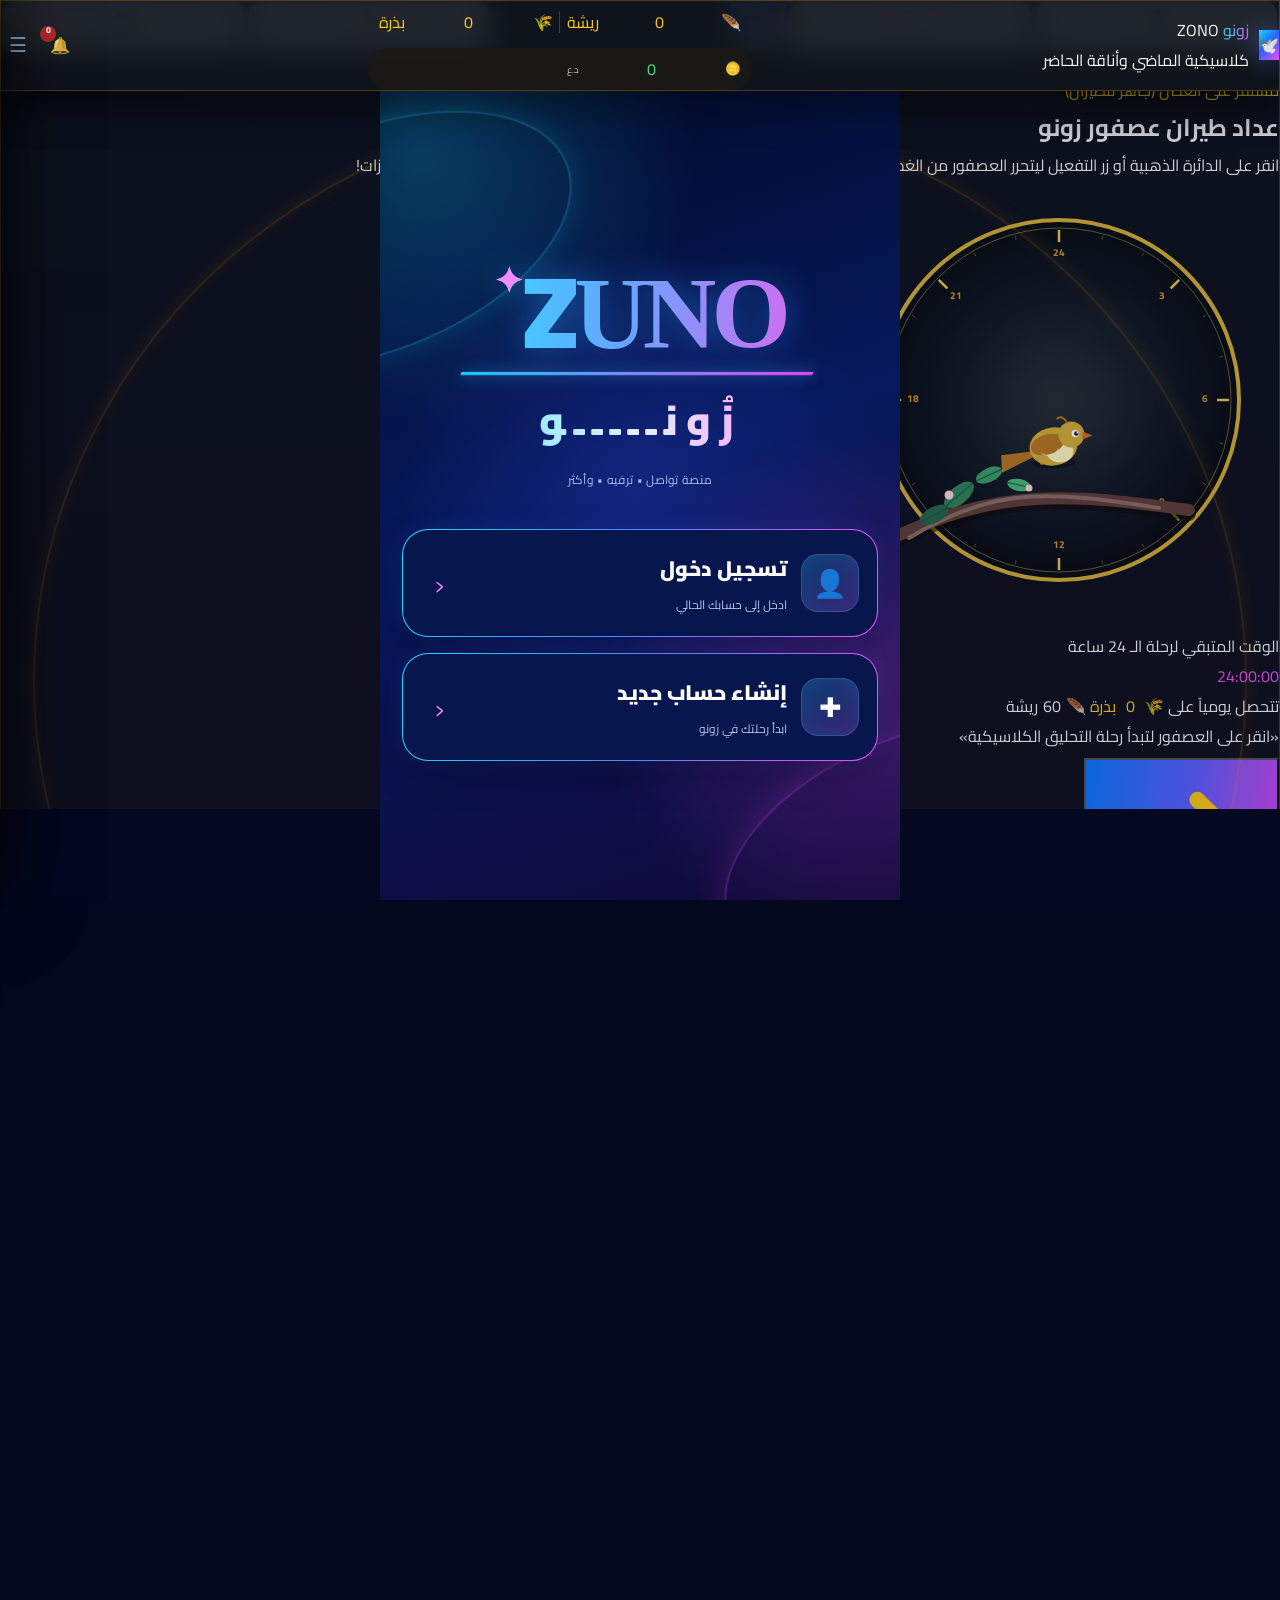
==== commit 234a6765: "Add files via upload" ====
--- a/index.html
+++ b/index.html
@@ -28,7 +28,7 @@
         }
     </script>
     <!-- Custom CSS -->
-    <link rel="stylesheet" href="css/style.css?v=20260908-account-wallet-themes">
+    <link rel="stylesheet" href="css/style.css?v=20260909-neon-auth">
 
 <style id="zono-canary-menu-update">
 .zono-feather-center-btn{flex-direction:column!important;gap:2px!important;height:auto!important;padding-bottom:1px!important}
@@ -925,72 +925,78 @@
     <!-- ==================== MODALS ==================== -->
 
     <!-- Auth / Login / Register Modal -->
-    <div id="auth-modal" class="fixed inset-0 z-50 modal-backdrop hidden flex items-center justify-center p-4">
-        <div class="glass-panel w-full max-w-md p-6 sm:p-8 rounded-3xl border border-amber-500/40 shadow-2xl relative">
-            <div class="text-center mb-6">
-                <div class="w-16 h-16 mx-auto mb-3 rounded-2xl bg-gradient-to-tr from-amber-600 via-yellow-500 to-amber-700 p-0.5 shadow-xl shadow-amber-500/30 flex items-center justify-center">
-                    <div class="w-full h-full bg-stone-950 rounded-[14px] flex items-center justify-center text-3xl">🕊️</div>
-                </div>
-                <h2 class="text-3xl font-black gold-gradient-text">Zono</h2>
-                <p class="text-xs text-stone-300 mt-1">كلاسيكية الماضي وأناقة الحاضر</p>
-            </div>
-
-            <div class="grid grid-cols-2 gap-2 p-1.5 rounded-2xl bg-stone-950/70 border border-stone-800 mb-5">
-                <button id="auth-tab-login" type="button" onclick="window.zonoApp.authTab('login')" class="auth-tab active py-2.5 rounded-xl text-xs font-black transition-all">تسجيل الدخول</button>
-                <button id="auth-tab-register" type="button" onclick="window.zonoApp.authTab('register')" class="auth-tab py-2.5 rounded-xl text-xs font-black transition-all">إنشاء حساب</button>
-            </div>
-
-            <form id="zono-login-form" class="space-y-4" onsubmit="window.zonoApp.handleLogin(event)">
-                <div>
-                    <label class="block text-xs font-bold text-stone-300 mb-1.5">ID أو البريد الإلكتروني</label>
-                    <input type="text" id="auth-login-id" autocomplete="username" required
-                        placeholder="ID أو البريد الإلكتروني"
-                        class="w-full p-3.5 rounded-2xl bg-stone-900/90 border border-stone-700 focus:border-amber-500 text-stone-100 text-xs focus:outline-none transition-colors">
-                </div>
-                <div>
-                    <label class="block text-xs font-bold text-stone-300 mb-1.5">كلمة المرور</label>
+    <div id="auth-modal" class="fixed inset-0 z-50 hidden zono-auth-screen">
+        <div class="zono-auth-shell">
+            <div id="zono-auth-welcome" class="zono-auth-welcome">
+                <div class="zono-auth-brand-wrap">
+                    <div class="zono-auth-brand-latin"><span>Z</span>UNO<i>✦</i></div>
+                    <div class="zono-auth-brand-flourish"></div>
+                    <div class="zono-auth-brand-ar">زُونـــــو</div>
+                    <div class="zono-auth-tagline">منصة تواصل • ترفيه • وأكثر</div>
+                </div>
+
+                <div class="zono-auth-choice-list">
+                    <button type="button" class="zono-auth-choice" onclick="window.zonoApp.openAuthForm('login')">
+                        <span class="zono-auth-choice-icon">👤</span>
+                        <span class="zono-auth-choice-copy"><strong>تسجيل دخول</strong><small>ادخل إلى حسابك الحالي</small></span>
+                        <span class="zono-auth-choice-arrow">‹</span>
+                    </button>
+                    <button type="button" class="zono-auth-choice" onclick="window.zonoApp.openAuthForm('register')">
+                        <span class="zono-auth-choice-icon">✚</span>
+                        <span class="zono-auth-choice-copy"><strong>إنشاء حساب جديد</strong><small>ابدأ رحلتك في زونو</small></span>
+                        <span class="zono-auth-choice-arrow">‹</span>
+                    </button>
+                </div>
+
+                <div class="zono-auth-benefits">
+                    <span>🛡️<small>آمن وموثوق</small></span>
+                    <span>👥<small>مجتمع مميز</small></span>
+                    <span>⚡<small>مزايا أكثر</small></span>
+                </div>
+            </div>
+
+            <div id="zono-auth-forms" class="zono-auth-forms hidden">
+                <button type="button" class="zono-auth-back" onclick="window.zonoApp.showAuthWelcome()" aria-label="رجوع">→</button>
+                <div class="zono-auth-mini-brand"><b>ZUNO</b><span>زونو</span></div>
+
+                <div class="grid grid-cols-2 gap-2 p-1.5 rounded-2xl zono-auth-tabs mb-5">
+                    <button id="auth-tab-login" type="button" onclick="window.zonoApp.authTab('login')" class="auth-tab active py-2.5 rounded-xl text-xs font-black transition-all">تسجيل الدخول</button>
+                    <button id="auth-tab-register" type="button" onclick="window.zonoApp.authTab('register')" class="auth-tab py-2.5 rounded-xl text-xs font-black transition-all">إنشاء حساب</button>
+                </div>
+
+                <form id="zono-login-form" class="space-y-4" onsubmit="window.zonoApp.handleLogin(event)">
+                    <div>
+                        <label class="zono-auth-label">ID أو البريد الإلكتروني</label>
+                        <input type="text" id="auth-login-id" autocomplete="username" required placeholder="ID أو البريد الإلكتروني" class="zono-auth-input">
+                    </div>
+                    <div>
+                        <label class="zono-auth-label">كلمة المرور</label>
+                        <div class="relative">
+                            <input type="password" id="auth-login-pass" autocomplete="current-password" required placeholder="كلمة المرور" class="zono-auth-input pl-12">
+                            <button type="button" onclick="window.zonoApp.togglePassword('auth-login-pass', this)" class="zono-auth-eye">👁</button>
+                        </div>
+                    </div>
+                    <button id="auth-login-btn" type="submit" class="zono-auth-submit">تسجيل الدخول</button>
+                    <div class="zono-auth-divider"><span>أو</span></div>
+                    <button type="button" onclick="window.zonoApp.loginWithFacebook()" class="zono-facebook-login-btn">ⓕ متابعة باستخدام Facebook</button>
+                </form>
+
+                <form id="zono-register-form" class="space-y-3 hidden" onsubmit="window.zonoApp.handleRegister(event)">
+                    <input type="text" id="auth-reg-name" required maxlength="40" placeholder="الاسم" class="zono-auth-input">
+                    <input type="email" id="auth-reg-email" required autocomplete="email" placeholder="البريد الإلكتروني" class="zono-auth-input">
                     <div class="relative">
-                        <input type="password" id="auth-login-pass" autocomplete="current-password" required
-                            placeholder="كلمة المرور"
-                            class="w-full p-3.5 pl-12 rounded-2xl bg-stone-900/90 border border-stone-700 focus:border-amber-500 text-stone-100 text-xs focus:outline-none transition-colors">
-                        <button type="button" onclick="window.zonoApp.togglePassword('auth-login-pass', this)"
-                            class="absolute left-3 top-1/2 -translate-y-1/2 text-stone-400 hover:text-amber-300">👁</button>
-                    </div>
-                </div>
-                <button id="auth-login-btn" type="submit"
-                    class="w-full py-3.5 rounded-2xl bg-gradient-to-r from-amber-600 via-yellow-600 to-amber-700 hover:from-amber-500 hover:to-yellow-500 text-stone-950 font-black text-xs shadow-lg shadow-amber-600/30 transition-all">
-                    تسجيل الدخول
-                </button>
-                <div class="zono-auth-divider"><span>أو</span></div>
-                <button type="button" onclick="window.zonoApp.loginWithFacebook()" class="zono-facebook-login-btn">ⓕ متابعة باستخدام Facebook</button>
-            </form>
-
-            <form id="zono-register-form" class="space-y-3 hidden" onsubmit="window.zonoApp.handleRegister(event)">
-                <input type="text" id="auth-reg-name" required maxlength="40" placeholder="الاسم"
-                    class="w-full p-3.5 rounded-2xl bg-stone-900/90 border border-stone-700 focus:border-amber-500 text-stone-100 text-xs focus:outline-none transition-colors">
-                <input type="email" id="auth-reg-email" required autocomplete="email" placeholder="البريد الإلكتروني"
-                    class="w-full p-3.5 rounded-2xl bg-stone-900/90 border border-stone-700 focus:border-amber-500 text-stone-100 text-xs focus:outline-none transition-colors">
-                <div class="relative">
-                    <input type="password" id="auth-reg-pass" required minlength="6" autocomplete="new-password" placeholder="كلمة المرور"
-                        class="w-full p-3.5 pl-12 rounded-2xl bg-stone-900/90 border border-stone-700 focus:border-amber-500 text-stone-100 text-xs focus:outline-none transition-colors">
-                    <button type="button" onclick="window.zonoApp.togglePassword('auth-reg-pass', this)"
-                        class="absolute left-3 top-1/2 -translate-y-1/2 text-stone-400 hover:text-amber-300">👁</button>
-                </div>
-                <div class="relative">
-                    <input type="password" id="auth-reg-confirm" required minlength="6" autocomplete="new-password" placeholder="تأكيد كلمة المرور"
-                        class="w-full p-3.5 pl-12 rounded-2xl bg-stone-900/90 border border-stone-700 focus:border-amber-500 text-stone-100 text-xs focus:outline-none transition-colors">
-                    <button type="button" onclick="window.zonoApp.togglePassword('auth-reg-confirm', this)"
-                        class="absolute left-3 top-1/2 -translate-y-1/2 text-stone-400 hover:text-amber-300">👁</button>
-                </div>
-                <input type="text" id="auth-reg-invite" inputmode="numeric" placeholder="ID الدعوة (اختياري)"
-                    class="w-full p-3.5 rounded-2xl bg-stone-900/90 border border-stone-700 focus:border-amber-500 text-stone-100 text-xs focus:outline-none transition-colors">
-                <button id="auth-register-btn" type="submit"
-                    class="w-full py-3.5 rounded-2xl bg-gradient-to-r from-amber-600 via-yellow-600 to-amber-700 hover:from-amber-500 hover:to-yellow-500 text-stone-950 font-black text-xs shadow-lg shadow-amber-600/30 transition-all">
-                    إنشاء الحساب
-                </button>
-            </form>
-
-            <div id="auth-message" class="min-h-[22px] mt-4 text-center text-xs font-bold text-stone-300"></div>
+                        <input type="password" id="auth-reg-pass" required minlength="6" autocomplete="new-password" placeholder="كلمة المرور" class="zono-auth-input pl-12">
+                        <button type="button" onclick="window.zonoApp.togglePassword('auth-reg-pass', this)" class="zono-auth-eye">👁</button>
+                    </div>
+                    <div class="relative">
+                        <input type="password" id="auth-reg-confirm" required minlength="6" autocomplete="new-password" placeholder="تأكيد كلمة المرور" class="zono-auth-input pl-12">
+                        <button type="button" onclick="window.zonoApp.togglePassword('auth-reg-confirm', this)" class="zono-auth-eye">👁</button>
+                    </div>
+                    <input type="text" id="auth-reg-invite" inputmode="numeric" placeholder="ID الدعوة (اختياري)" class="zono-auth-input">
+                    <button id="auth-register-btn" type="submit" class="zono-auth-submit">إنشاء الحساب</button>
+                </form>
+                <div id="auth-message" class="min-h-[22px] mt-4 text-center text-xs font-bold text-slate-200"></div>
+            </div>
         </div>
     </div>
 
@@ -1645,7 +1651,7 @@
     <script src="js/supabase.js?v=20260901-1"></script>
     <script src="js/auth.js?v=20260908-account-settings"></script>
     <script src="js/voice_webrtc.js?v=20260902-ui7"></script>
-    <script src="js/app.js?v=20260908-account-wallet-themes"></script>
+    <script src="js/app.js?v=20260909-neon-auth-20260908-account-wallet-themes"></script>
 
     <!-- Notification Detail Modal -->
     <div id="zono-notification-detail-modal" class="fixed inset-0 hidden items-center justify-center bg-black/70 backdrop-blur-sm px-4">
--- a/css/style.css
+++ b/css/style.css
@@ -4242,3 +4242,73 @@
 .zono-store-empty{min-height:19rem;border:1px solid rgba(255,255,255,.12);border-radius:1.2rem;background:rgba(5,12,35,.22);display:flex;flex-direction:column;align-items:center;justify-content:center;text-align:center;padding:1.5rem}.zono-store-empty>div{font-size:2.5rem}.zono-store-empty h3{font-size:1.1rem;font-weight:950;margin:.4rem 0}.zono-store-empty p{font-size:.68rem;color:rgba(255,255,255,.66)}
 .zono-store-hidden-by-search{display:none!important}
 @media(max-width:360px){.zono-store-tabs button{font-size:.64rem}.zono-store-category{grid-template-columns:3rem 1fr 1rem;padding:.65rem}.zono-store-category-icon{width:2.8rem;height:2.8rem;font-size:1.3rem}.zono-recharge-card{min-height:7.9rem}}
+
+/* =========================================================
+   ZUNO NEON CORE THEME + FIRST OPEN AUTH — 2026-09-09
+   Deep blue / cyan / violet / pink are the primary app colors.
+   ========================================================= */
+:root{
+  --zono-bg:#030d2b;
+  --zono-bg-2:#08164b;
+  --zono-cyan:#19d9ff;
+  --zono-blue:#2563ff;
+  --zono-violet:#7c3cff;
+  --zono-pink:#f24cff;
+  --zono-text:#f7fbff;
+  --zono-muted:#aabce8;
+}
+html,body{background:#02091f!important;color:var(--zono-text)}
+body:before{content:"";position:fixed;inset:0;z-index:-3;background:
+ radial-gradient(circle at 14% 10%,rgba(25,217,255,.19),transparent 31%),
+ radial-gradient(circle at 89% 18%,rgba(242,76,255,.17),transparent 33%),
+ radial-gradient(circle at 52% 78%,rgba(37,99,255,.16),transparent 38%),
+ linear-gradient(155deg,#02091f 0%,#07164b 46%,#120936 100%)}
+.vintage-overlay{background:linear-gradient(180deg,rgba(4,15,48,.16),rgba(18,5,45,.18))!important;pointer-events:none}
+.glass-panel{background:linear-gradient(145deg,rgba(5,19,57,.92),rgba(14,8,48,.90))!important;border-color:rgba(48,184,255,.25)!important;box-shadow:inset 0 1px rgba(255,255,255,.03),0 14px 45px rgba(0,0,0,.28)}
+header.glass-panel{background:linear-gradient(90deg,rgba(3,16,51,.97),rgba(18,7,52,.97))!important;border-bottom-color:rgba(80,174,255,.28)!important}
+nav.glass-panel{background:linear-gradient(90deg,rgba(3,14,45,.98),rgba(24,6,49,.98))!important;border-top-color:rgba(139,75,255,.33)!important}
+.gold-gradient-text{background:linear-gradient(90deg,var(--zono-cyan),#78a8ff 48%,var(--zono-pink));-webkit-background-clip:text;background-clip:text;color:transparent!important}
+.zono-logo-box,.zono-feather-center-btn>div:first-child{background:linear-gradient(135deg,var(--zono-cyan),var(--zono-blue) 45%,var(--zono-pink))!important;box-shadow:0 0 24px rgba(68,126,255,.45)!important}
+.zono-canary-nav-label{color:#b8cfff!important;text-shadow:0 0 12px rgba(65,153,255,.5)!important}
+.zono-header-icon-btn{color:#9fd5ff!important}
+.zono-header-icon-btn:hover{color:#ff8cff!important}
+.zono-announcement-bar{border-color:rgba(242,76,255,.35)!important;background:linear-gradient(90deg,rgba(16,36,101,.88),rgba(78,18,100,.83))!important}
+.zono-main-drawer{background:linear-gradient(180deg,#051432 0%,#090d2a 58%,#17072e 100%)!important;border-color:rgba(66,179,255,.28)!important}
+.zono-main-drawer-menu button{border-color:rgba(83,149,255,.18)!important;background:linear-gradient(135deg,rgba(10,27,69,.9),rgba(28,13,57,.88))!important}
+.zono-main-drawer-menu button:hover{border-color:rgba(242,76,255,.35)!important;background:linear-gradient(135deg,rgba(20,64,130,.9),rgba(68,18,91,.9))!important}
+.zono-main-drawer-menu button>span{border-color:rgba(61,179,255,.25)!important;background:linear-gradient(135deg,rgba(20,63,124,.65),rgba(94,26,115,.55))!important}
+
+/* full-screen first-open auth */
+.zono-auth-screen{display:flex;align-items:stretch;justify-content:center;padding:0;background:#02091f;overflow:auto}
+.zono-auth-screen.hidden{display:none!important}
+.zono-auth-shell{position:relative;width:100%;min-height:100dvh;max-width:520px;overflow:hidden;padding:clamp(28px,6vh,64px) 22px calc(28px + env(safe-area-inset-bottom));background:
+ radial-gradient(circle at 8% 7%,rgba(25,217,255,.28),transparent 28%),
+ radial-gradient(circle at 93% 66%,rgba(242,76,255,.28),transparent 34%),
+ radial-gradient(circle at 50% 44%,rgba(51,85,255,.28),transparent 42%),
+ linear-gradient(160deg,#020923 0%,#061c65 43%,#140736 100%)}
+.zono-auth-shell:before,.zono-auth-shell:after{content:"";position:absolute;width:78%;height:24%;border:2px solid rgba(40,213,255,.55);border-radius:50%;filter:blur(.2px);opacity:.55;pointer-events:none;transform:rotate(-22deg)}
+.zono-auth-shell:before{left:-40%;top:4%;box-shadow:0 0 28px rgba(21,207,255,.36)}
+.zono-auth-shell:after{right:-43%;bottom:5%;border-color:rgba(242,76,255,.55);box-shadow:0 0 32px rgba(242,76,255,.35)}
+.zono-auth-welcome,.zono-auth-forms{position:relative;z-index:2;width:100%;min-height:calc(100dvh - 70px);display:flex;flex-direction:column}
+.zono-auth-brand-wrap{text-align:center;margin:auto 0 30px}
+.zono-auth-brand-latin{font-family:Georgia,"Times New Roman",serif;font-size:clamp(64px,19vw,102px);line-height:.9;font-weight:900;letter-spacing:-5px;background:linear-gradient(90deg,#1ff1ff 0%,#65a6ff 45%,#ff55ea 100%);-webkit-background-clip:text;background-clip:text;color:transparent;filter:drop-shadow(0 0 16px rgba(44,147,255,.46))}
+.zono-auth-brand-latin i{font-style:normal;font-size:.34em;vertical-align:top;color:#f18bff;margin-inline-start:4px}
+.zono-auth-brand-flourish{width:74%;height:18px;margin:-3px auto 7px;border-bottom:3px solid transparent;border-image:linear-gradient(90deg,var(--zono-cyan),var(--zono-pink)) 1;border-radius:50%;transform:skewX(-22deg);filter:drop-shadow(0 0 7px rgba(61,174,255,.7))}
+.zono-auth-brand-ar{font-size:clamp(29px,8vw,41px);font-weight:900;letter-spacing:8px;background:linear-gradient(90deg,#36e7ff,#e8efff 50%,#ff69ef);-webkit-background-clip:text;background-clip:text;color:transparent}
+.zono-auth-tagline{margin-top:10px;font-size:12px;color:#a9bce9;letter-spacing:.3px}
+.zono-auth-choice-list{display:grid;gap:16px;margin-top:8px}
+.zono-auth-choice{width:100%;min-height:108px;border-radius:26px;padding:16px 18px;display:grid;grid-template-columns:58px 1fr 24px;align-items:center;gap:14px;text-align:right;color:white;border:1.5px solid transparent;background:linear-gradient(#07174d,#07174d) padding-box,linear-gradient(100deg,var(--zono-cyan),#5983ff,var(--zono-pink)) border-box;box-shadow:0 14px 34px rgba(0,0,0,.28),0 0 26px rgba(70,103,255,.17);transition:.2s transform,.2s box-shadow}
+.zono-auth-choice:active{transform:scale(.985)}
+.zono-auth-choice-icon{width:58px;height:58px;border-radius:17px;display:grid;place-items:center;font-size:27px;background:linear-gradient(145deg,rgba(26,219,255,.2),rgba(239,72,255,.22));border:1px solid rgba(96,190,255,.26);box-shadow:inset 0 0 22px rgba(60,136,255,.14)}
+.zono-auth-choice-copy{display:flex;flex-direction:column;gap:5px}.zono-auth-choice-copy strong{font-size:21px;font-weight:950}.zono-auth-choice-copy small{font-size:12px;color:#b7c4e8}.zono-auth-choice-arrow{font-size:36px;color:#f084ff;font-weight:300}
+.zono-auth-benefits{margin-top:auto;padding-top:34px;display:grid;grid-template-columns:repeat(3,1fr);gap:10px;color:#88a8e6}.zono-auth-benefits span{display:flex;flex-direction:column;align-items:center;gap:6px;font-size:19px}.zono-auth-benefits small{font-size:10px;font-weight:700;color:#91a7d6}
+.zono-auth-forms{justify-content:center;max-width:440px;margin:0 auto;padding-top:28px}.zono-auth-forms.hidden{display:none!important}.zono-auth-back{position:absolute;top:4px;right:0;width:42px;height:42px;border-radius:50%;border:1px solid rgba(113,177,255,.3);background:rgba(4,18,52,.72);color:#b5d6ff;font-size:22px}.zono-auth-mini-brand{text-align:center;margin-bottom:24px}.zono-auth-mini-brand b{display:block;font-size:48px;line-height:1;background:linear-gradient(90deg,var(--zono-cyan),var(--zono-pink));-webkit-background-clip:text;background-clip:text;color:transparent;font-family:Georgia,serif}.zono-auth-mini-brand span{display:block;color:#b9c8ef;margin-top:7px;font-weight:800;letter-spacing:5px}.zono-auth-tabs{background:rgba(2,10,36,.58);border:1px solid rgba(91,143,255,.2)}
+.auth-tab{color:#9db0d9!important}.auth-tab.active{color:white!important;background:linear-gradient(135deg,rgba(23,116,255,.55),rgba(192,57,255,.38))!important;border-color:rgba(80,196,255,.45)!important;box-shadow:0 0 18px rgba(70,124,255,.18)!important}
+.zono-auth-label{display:block;font-size:11px;font-weight:800;color:#c8d5f3;margin-bottom:7px}.zono-auth-input{width:100%;padding:14px 15px;border-radius:16px;background:rgba(3,15,48,.82);border:1px solid rgba(83,137,255,.28);color:#fff;font-size:12px;outline:none;transition:.2s}.zono-auth-input:focus{border-color:#45c9ff;box-shadow:0 0 0 3px rgba(69,201,255,.1),0 0 18px rgba(69,201,255,.12)}.zono-auth-input::placeholder{color:#7184b4}.zono-auth-eye{position:absolute;left:12px;top:50%;transform:translateY(-50%);color:#a6bbeb}.zono-auth-submit{width:100%;padding:14px;border-radius:17px;background:linear-gradient(100deg,#087bff 0%,#5966ff 48%,#e943ef 100%);color:#fff;font-size:13px;font-weight:950;box-shadow:0 10px 28px rgba(63,81,255,.32)}
+.zono-facebook-login-btn{background:linear-gradient(135deg,rgba(17,75,176,.95),rgba(76,72,223,.94))!important;border-color:rgba(97,180,255,.42)!important;box-shadow:0 8px 25px rgba(37,99,235,.2)!important}.zono-auth-divider:before,.zono-auth-divider:after{background:rgba(92,128,205,.24)!important}.zono-auth-divider span{color:#7e94c5!important}
+
+/* general primary accents */
+button[class*="bg-gradient-to-r"],button[class*="from-amber"],.zono-store-tab.is-active,.zono-store-primary-action{background:linear-gradient(100deg,#087bff,#5f61ff,#e943ef)!important;color:#fff!important}
+.border-amber-500\/40,.border-amber-500\/30,.border-amber-500\/20{border-color:rgba(58,173,255,.3)!important}.text-amber-300,.text-amber-400,.text-amber-200{color:#9edcff!important}
+
+@media(max-height:680px){.zono-auth-shell{padding-top:22px}.zono-auth-brand-wrap{margin:auto 0 18px}.zono-auth-brand-latin{font-size:58px}.zono-auth-choice{min-height:88px}.zono-auth-benefits{padding-top:18px}}
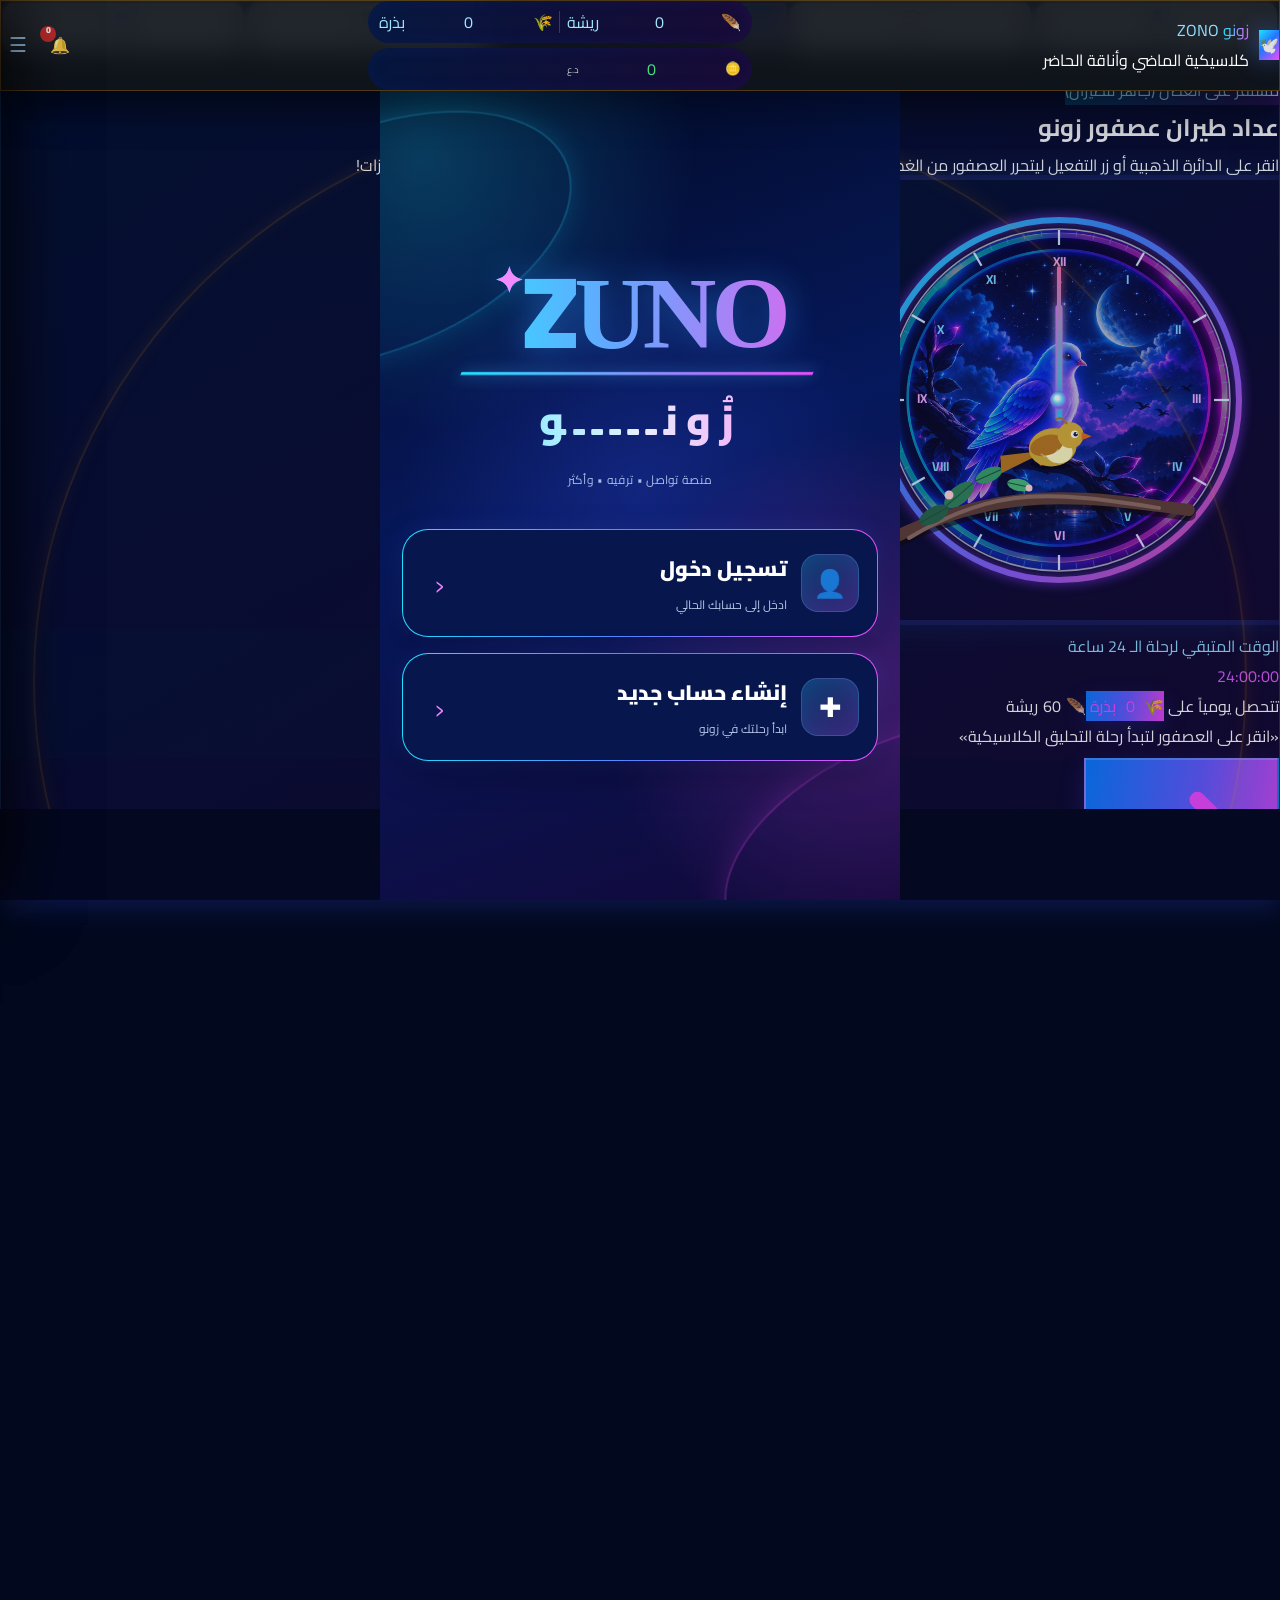
==== commit d14b76d5: "Add files via upload" ====
--- a/index.html
+++ b/index.html
@@ -443,8 +443,10 @@
                         <div><h3>بطاقات شحن</h3><p>اختر شركة الاتصالات</p></div>
                     </div>
                     <div class="zono-recharge-grid">
-                        <button class="zono-recharge-card" data-store-search="آسيا سيل اسيا سيل asiacell" onclick="window.zonoApp.storeSoon('آسيا سيل')">
-                            <div class="zono-brand-logo asiacell">Asiacell</div><strong>آسيا سيل</strong><small>بطاقات شحن</small>
+                        <button class="zono-recharge-card zono-asiacell-provider" data-store-search="آسيا سيل اسيا سيل asiacell" onclick="window.zonoApp.openAsiacellCards()">
+                            <div class="zono-provider-image asiacell-image" aria-hidden="true"></div>
+                            <strong>آسيا سيل</strong><small>بطاقات شحن</small>
+                            <span class="zono-provider-action">عرض البطاقات</span>
                         </button>
                         <button class="zono-recharge-card" data-store-search="زين العراق zain" onclick="window.zonoApp.storeSoon('زين العراق')">
                             <div class="zono-brand-logo zain">zain</div><strong>زين العراق</strong><small>بطاقات شحن</small>
@@ -465,7 +467,56 @@
             </div>
         </section>
 
-        <!-- ==================== Bird Shop ==================== -->
+
+
+    <!-- ==================== Asiacell Recharge Cards Full Screen ==================== -->
+    <div id="zono-asiacell-modal" class="zono-asiacell-modal hidden" dir="rtl" aria-hidden="true">
+        <div class="zono-asiacell-screen">
+            <div class="zono-asiacell-hero">
+                <button type="button" class="zono-asiacell-back" onclick="window.zonoApp.closeAsiacellCards()" aria-label="رجوع">‹</button>
+                <div class="zono-asiacell-hero-logo" aria-label="Asiacell"></div>
+                <div class="zono-asiacell-copy">
+                    <h2>بطاقات شحن آسيا سيل</h2>
+                    <p>اختر فئة الرصيد المطلوبة</p>
+                </div>
+            </div>
+
+            <div class="zono-asiacell-grid">
+                <button class="zono-voucher-card" onclick="window.zonoApp.showRechargeUnavailable('2000')">
+                    <div class="zono-voucher-art"><span>2,000</span><small>IQD</small></div>
+                    <strong>2000 دينار</strong><span class="zono-voucher-price">🌾 5000 بذرة</span>
+                    <em>غير متوفر حالياً</em>
+                </button>
+                <button class="zono-voucher-card" onclick="window.zonoApp.showRechargeUnavailable('5000')">
+                    <div class="zono-voucher-art"><span>5,000</span><small>IQD</small></div>
+                    <strong>5000 دينار</strong><span class="zono-voucher-price">🌾 5000 بذرة</span>
+                    <em>غير متوفر حالياً</em>
+                </button>
+                <button class="zono-voucher-card" onclick="window.zonoApp.showRechargeUnavailable('10000')">
+                    <div class="zono-voucher-art"><span>10,000</span><small>IQD</small></div>
+                    <strong>10000 دينار</strong><span class="zono-voucher-price">🌾 5000 بذرة</span>
+                    <em>غير متوفر حالياً</em>
+                </button>
+                <button class="zono-voucher-card" onclick="window.zonoApp.showRechargeUnavailable('15000')">
+                    <div class="zono-voucher-art"><span>15,000</span><small>IQD</small></div>
+                    <strong>15000 دينار</strong><span class="zono-voucher-price">🌾 5000 بذرة</span>
+                    <em>غير متوفر حالياً</em>
+                </button>
+                <button class="zono-voucher-card" onclick="window.zonoApp.showRechargeUnavailable('25000')">
+                    <div class="zono-voucher-art"><span>25,000</span><small>IQD</small></div>
+                    <strong>25000 دينار</strong><span class="zono-voucher-price">🌾 5000 بذرة</span>
+                    <em>غير متوفر حالياً</em>
+                </button>
+            </div>
+
+            <div class="zono-asiacell-note">
+                <span>ⓘ</span>
+                <div><strong>الخدمة غير متوفرة الآن</strong><small>سيتم تفعيل بطاقات الشحن قريباً.</small></div>
+            </div>
+        </div>
+    </div>
+
+                <!-- ==================== Bird Shop ==================== -->
         <section id="tab-birds" class="tab-content space-y-6">
             <div class="glass-panel p-5 rounded-3xl border border-amber-500/30 flex items-center justify-between gap-3">
                 <div>
--- a/css/style.css
+++ b/css/style.css
@@ -4312,3 +4312,305 @@
 .border-amber-500\/40,.border-amber-500\/30,.border-amber-500\/20{border-color:rgba(58,173,255,.3)!important}.text-amber-300,.text-amber-400,.text-amber-200{color:#9edcff!important}
 
 @media(max-height:680px){.zono-auth-shell{padding-top:22px}.zono-auth-brand-wrap{margin:auto 0 18px}.zono-auth-brand-latin{font-size:58px}.zono-auth-choice{min-height:88px}.zono-auth-benefits{padding-top:18px}}
+
+/* =========================================================
+   ZUNO GLOBAL NEON PALETTE HARD OVERRIDE — 2026-09-09
+   Makes cyan / blue / violet / pink the default visual system
+   across auth, counters, cards, rooms, settings, drawers & store.
+   ========================================================= */
+:root{
+  --bg-primary:#030b24!important;
+  --bg-secondary:#07163f!important;
+  --glass-bg:rgba(5,18,52,.88)!important;
+  --glass-border:rgba(52,179,255,.24)!important;
+  --accent-gold:#24d8ff!important;
+  --accent-gold-light:#94c8ff!important;
+  --accent-gold-glow:rgba(54,156,255,.28)!important;
+  --zono-bg:#02091f!important;
+  --zono-bg-2:#07184e!important;
+  --zono-cyan:#1fe3ff!important;
+  --zono-blue:#2475ff!important;
+  --zono-violet:#7757ff!important;
+  --zono-pink:#ef4cff!important;
+  --zt-bg:#02091f!important;
+  --zt-surface:rgba(6,20,57,.92)!important;
+  --zt-surface2:rgba(20,8,51,.90)!important;
+  --zt-accent:#1fe3ff!important;
+  --zt-accent2:#ef4cff!important;
+  --zt-text:#f8fbff!important;
+  --zt-muted:#9eb2e6!important;
+}
+
+/* Remove legacy brown / burgundy surfaces from main app */
+body,
+#app,
+main,
+.zono-page-shell,
+.zono-tab-content{
+  background-color:transparent!important;
+}
+.glass-panel,
+[class*="bg-stone-9"],
+[class*="bg-stone-8"],
+[class*="bg-amber-9"],
+[class*="bg-yellow-9"]{
+  border-color:rgba(58,161,255,.20)!important;
+}
+
+/* Auth: prevent legacy burgundy/red input fill, including Chrome autofill */
+.zono-auth-input,
+.zono-auth-input:hover,
+.zono-auth-input:active{
+  background:linear-gradient(135deg,rgba(4,20,61,.94),rgba(18,12,65,.92))!important;
+  border-color:rgba(72,167,255,.38)!important;
+  color:#fff!important;
+  box-shadow:inset 0 1px 0 rgba(255,255,255,.035)!important;
+}
+.zono-auth-input:focus{
+  background:linear-gradient(135deg,rgba(4,24,73,.98),rgba(28,13,78,.96))!important;
+  border-color:#31d9ff!important;
+  box-shadow:0 0 0 3px rgba(49,217,255,.11),0 0 22px rgba(106,78,255,.22)!important;
+}
+.zono-auth-input:-webkit-autofill,
+.zono-auth-input:-webkit-autofill:hover,
+.zono-auth-input:-webkit-autofill:focus,
+.zono-auth-input:-webkit-autofill:active{
+  -webkit-text-fill-color:#fff!important;
+  caret-color:#fff!important;
+  -webkit-box-shadow:0 0 0 1000px #07163f inset!important;
+  box-shadow:0 0 0 1000px #07163f inset!important;
+  border-color:rgba(72,167,255,.42)!important;
+  transition:background-color 9999s ease-out 0s!important;
+}
+.zono-auth-tabs{
+  background:linear-gradient(90deg,rgba(3,17,52,.88),rgba(23,8,58,.86))!important;
+  border-color:rgba(66,164,255,.26)!important;
+}
+.auth-tab.active,
+.zono-auth-submit{
+  background:linear-gradient(100deg,#087dff 0%,#625cff 50%,#ed45ee 100%)!important;
+  border-color:rgba(74,199,255,.5)!important;
+  color:#fff!important;
+}
+
+/* Legacy amber/gold/yellow text becomes neon cyan/lavender */
+.text-amber-100,.text-amber-200,.text-amber-300,.text-amber-400,.text-amber-500,
+.text-yellow-100,.text-yellow-200,.text-yellow-300,.text-yellow-400,.text-yellow-500,
+[class*="text-amber-"],[class*="text-yellow-"]{
+  color:#93dfff!important;
+}
+.gold-gradient-text,
+[class*="gold-gradient"]{
+  background:linear-gradient(90deg,#22e4ff 0%,#78a5ff 48%,#f05cff 100%)!important;
+  -webkit-background-clip:text!important;background-clip:text!important;color:transparent!important;
+}
+
+/* Borders previously gold/amber */
+[class*="border-amber-"],[class*="border-yellow-"],
+.gold-border-glow{
+  border-color:rgba(54,183,255,.32)!important;
+}
+.gold-border-glow{
+  box-shadow:0 0 20px rgba(52,151,255,.18),inset 0 0 14px rgba(160,70,255,.06)!important;
+}
+
+/* Primary amber/yellow buttons -> blue/violet/pink */
+[class*="bg-amber-500"],[class*="bg-amber-600"],[class*="bg-amber-700"],
+[class*="bg-yellow-500"],[class*="bg-yellow-600"],[class*="bg-yellow-700"],
+button[class*="from-amber"],button[class*="from-yellow"],
+.zono-admin-action.amber,
+#bird-trigger-btn,
+#account-center-tab-notifications,
+#developer-admin-tab-transfers.is-active{
+  background:linear-gradient(100deg,#087cff,#625cff 52%,#e746ef)!important;
+  color:#fff!important;
+  border-color:rgba(76,200,255,.42)!important;
+  box-shadow:0 8px 25px rgba(64,87,255,.20)!important;
+}
+
+/* Counter / Canary screen */
+#tab-counter>.glass-panel,
+#tab-counter .glass-panel,
+#zono-bird-theme-clock,
+#tab-counter [class*="bg-stone-900"],
+#tab-counter [class*="bg-stone-950"]{
+  background:linear-gradient(145deg,rgba(4,18,53,.92),rgba(19,9,48,.92))!important;
+  border-color:rgba(55,170,255,.25)!important;
+}
+#bird-canvas{
+  border-color:rgba(39,206,255,.55)!important;
+  box-shadow:0 0 0 5px rgba(101,83,255,.11),0 0 34px rgba(37,142,255,.20)!important;
+  background:#030b24!important;
+}
+#bird-status-badge{
+  background:linear-gradient(90deg,rgba(5,73,116,.74),rgba(54,25,106,.68))!important;
+  border-color:rgba(45,216,255,.38)!important;
+  color:#9cecff!important;
+}
+#bird-status-badge>span{
+  background:#28e5ff!important;
+  box-shadow:0 0 12px rgba(40,229,255,.7)!important;
+}
+#bird-timer-display{
+  background:linear-gradient(90deg,#28ddff,#6b90ff 52%,#e459ff)!important;
+  -webkit-background-clip:text!important;background-clip:text!important;color:transparent!important;
+}
+#tab-counter .grid.grid-cols-3>div{
+  background:linear-gradient(145deg,rgba(6,23,61,.90),rgba(23,10,51,.90))!important;
+  border-color:rgba(78,142,255,.22)!important;
+}
+
+/* Balance / currency capsules */
+#zono-currency-pill,
+.counter-only-balance,
+.zono-balance-pill,
+[class*="balance-pill"],
+[class*="currency-pill"]{
+  background:linear-gradient(90deg,rgba(4,22,64,.92),rgba(25,10,57,.91))!important;
+  border-color:rgba(53,183,255,.30)!important;
+  color:#9fe7ff!important;
+  box-shadow:inset 0 0 20px rgba(57,93,255,.06)!important;
+}
+
+/* Profile / Settings / account center */
+#tab-profile .glass-panel,
+#tab-settings .glass-panel,
+#zono-account-center,
+.zono-settings-card,
+.zono-profile-card{
+  background:linear-gradient(145deg,rgba(4,18,51,.94),rgba(18,9,46,.93))!important;
+  border-color:rgba(59,161,255,.23)!important;
+}
+#account-center-tab-notifications,
+#account-center-tab-log.is-active,
+.zono-settings-tabs .is-active{
+  background:linear-gradient(100deg,rgba(8,124,255,.78),rgba(105,74,255,.72),rgba(221,62,239,.68))!important;
+  color:#fff!important;
+}
+
+/* Rooms directory and room cards */
+#tab-rooms .glass-panel,
+.zono-room-card,
+.zono-room-shell,
+.zono-room-main-card,
+.zono-room-filter-strip button,
+.zono-room-member-capsule{
+  border-color:rgba(66,159,255,.24)!important;
+}
+.zono-room-filter-strip button.is-active,
+.zono-room-filter-strip .active,
+.zono-room-directory-filter.is-active{
+  background:linear-gradient(100deg,#087cff,#6558ff,#dc46ef)!important;
+  color:#fff!important;
+  border-color:rgba(66,213,255,.45)!important;
+}
+.zono-room-search,
+#room-search-input,
+[class*="room-search"]{
+  background:linear-gradient(135deg,rgba(4,19,57,.92),rgba(25,10,65,.90))!important;
+  border-color:rgba(87,97,255,.50)!important;
+}
+
+/* Bottom navigation */
+.zono-feather-only-nav,
+.zono-bottom-nav-grid{
+  background:linear-gradient(90deg,rgba(3,14,44,.98),rgba(22,7,50,.98))!important;
+}
+.zono-bottom-nav-grid .nav-btn.is-active,
+.zono-bottom-nav-grid .nav-btn.active{
+  color:#80dfff!important;
+}
+.active-dot{
+  background:linear-gradient(90deg,#22ddff,#f44dff)!important;
+  box-shadow:0 0 10px rgba(91,136,255,.65)!important;
+}
+
+/* Store */
+.zono-store-modal,
+.zono-store-shell,
+.zono-store-panel{
+  background:radial-gradient(circle at 14% 12%,rgba(20,183,255,.20),transparent 33%),radial-gradient(circle at 88% 74%,rgba(236,70,255,.20),transparent 36%),linear-gradient(150deg,#031238,#0a276e 48%,#41125c 100%)!important;
+}
+.zono-store-tab.is-active,
+.zono-store-primary-action{
+  background:linear-gradient(100deg,#087cff,#625cff,#e946ef)!important;
+  color:#fff!important;
+}
+
+/* Drawer + Themes: remove default gold */
+.zono-main-drawer-menu .zono-drawer-themes,
+.zono-main-drawer-menu .zono-drawer-wallet{
+  border-color:rgba(60,177,255,.28)!important;
+  background:linear-gradient(90deg,rgba(7,70,132,.20),rgba(111,28,139,.17))!important;
+}
+.zono-main-drawer-menu .zono-drawer-themes>span,
+.zono-theme-category>b,
+.zono-themes-head h2,
+.zono-theme-market-head h3{
+  color:#7fe7ff!important;
+}
+.zono-themes-panel{
+  background:radial-gradient(circle at 16% 0%,rgba(25,217,255,.16),transparent 38%),radial-gradient(circle at 90% 74%,rgba(242,76,255,.13),transparent 38%),linear-gradient(180deg,#041432 0%,#0b0b2c 100%)!important;
+  border-right-color:rgba(57,180,255,.34)!important;
+}
+.zono-theme-category,
+.zono-theme-card{
+  border-color:rgba(76,151,255,.25)!important;
+  background:linear-gradient(135deg,rgba(8,28,70,.90),rgba(31,12,62,.88))!important;
+}
+.zono-theme-price{
+  background:linear-gradient(90deg,rgba(9,83,150,.42),rgba(100,34,146,.34))!important;
+  border-color:rgba(73,171,255,.32)!important;
+  color:#b7e7ff!important;
+}
+.zono-theme-buy-btn{
+  background:linear-gradient(100deg,#087cff,#655cff,#e648ef)!important;
+  color:#fff!important;
+}
+
+/* Generic old gold shadows / rings */
+.shadow-amber-500\/20,.shadow-amber-500\/30,.shadow-amber-600\/30,
+[class*="shadow-amber-"]{
+  --tw-shadow-color:rgba(63,111,255,.22)!important;
+}
+.ring-amber-500,.ring-yellow-500,[class*="ring-amber-"],[class*="ring-yellow-"]{
+  --tw-ring-color:rgba(47,206,255,.42)!important;
+}
+
+/* Keep semantic destructive warnings red only where they are actually destructive. */
+.zono-logout-card{border-color:rgba(118,96,255,.56)!important;background:linear-gradient(155deg,rgba(6,18,53,.98),rgba(26,8,48,.98))!important;box-shadow:0 24px 70px rgba(0,0,0,.58),0 0 30px rgba(92,90,255,.13)!important}
+.zono-logout-warning-icon{background:linear-gradient(145deg,rgba(77,36,122,.72),rgba(117,26,79,.52))!important;border-color:#e75bff!important;box-shadow:0 0 30px rgba(209,75,255,.24)!important}
+.zono-logout-card h3{color:#f08cff!important}
+.zono-logout-continue{background:linear-gradient(100deg,#4855ff,#9e46ee,#e13e9e)!important;border-color:#dd5fff!important}
+
+/* Mobile consistency */
+@media(max-width:520px){
+  .glass-panel{border-color:rgba(64,156,255,.19)!important}
+  #tab-counter>.glass-panel{box-shadow:0 12px 34px rgba(0,0,0,.26),0 0 24px rgba(58,102,255,.05)!important}
+}
+
+/* ===== Asiacell recharge cards update 2026-09-09 ===== */
+.zono-recharge-card.zono-asiacell-provider{position:relative;overflow:hidden;padding:.55rem;background:linear-gradient(180deg,#ed1c24 0%,#9c0710 58%,rgba(14,18,42,.98) 100%);border-color:rgba(255,60,74,.75);color:#fff;box-shadow:0 0 0 1px rgba(0,191,255,.45),0 12px 28px rgba(190,0,22,.28)}
+.zono-provider-image{width:100%;height:5.2rem;border-radius:.8rem;background-position:center;background-size:cover;background-repeat:no-repeat;box-shadow:inset 0 0 0 1px rgba(255,255,255,.16)}
+.zono-provider-image.asiacell-image{background-image:url('../assets/asiacell.png');background-color:#ed1c24}
+.zono-asiacell-provider strong{font-size:.9rem!important;color:#fff}.zono-asiacell-provider small{color:rgba(255,255,255,.72)!important}
+.zono-provider-action{margin-top:.45rem;width:100%;min-height:2rem;border-radius:.75rem;display:grid;place-items:center;background:linear-gradient(90deg,#00a8ff,#6a55ff,#ec34dc);font-size:.68rem;font-weight:900;color:#fff;box-shadow:0 6px 16px rgba(58,65,255,.3)}
+
+.zono-modal-open{overflow:hidden!important}
+.zono-asiacell-modal{position:fixed;inset:0;z-index:100000;background:#03040a;overflow-y:auto;overscroll-behavior:contain;color:#fff}
+.zono-asiacell-modal.hidden{display:none!important}
+.zono-asiacell-screen{min-height:100dvh;padding:calc(env(safe-area-inset-top,0px) + .75rem) .75rem calc(env(safe-area-inset-bottom,0px) + 1rem);background:radial-gradient(circle at 50% -5%,rgba(239,28,36,.42),transparent 28%),linear-gradient(180deg,#240006 0%,#09060e 35%,#02040a 100%)}
+.zono-asiacell-hero{position:relative;min-height:12.5rem;border-radius:1.35rem;overflow:hidden;padding:1rem;background:linear-gradient(180deg,rgba(165,0,15,.4),rgba(15,2,8,.84)),url('../assets/asiacell.png') center 20%/cover no-repeat;border:1px solid rgba(255,48,65,.46);box-shadow:0 12px 40px rgba(181,0,22,.24),inset 0 0 70px rgba(239,28,36,.16)}
+.zono-asiacell-hero:after{content:'';position:absolute;inset:auto 0 0;height:42%;background:linear-gradient(transparent,rgba(2,4,10,.96));pointer-events:none}
+.zono-asiacell-back{position:absolute;z-index:3;left:.75rem;top:.75rem;width:2.65rem;height:2.65rem;border-radius:50%;border:1px solid rgba(255,255,255,.28);background:rgba(5,7,12,.72);color:#fff;font-size:2rem;display:grid;place-items:center;line-height:1}
+.zono-asiacell-hero-logo{height:5.9rem;width:min(17rem,76vw);margin:.4rem auto 0;background:url('../assets/asiacell.png') center/contain no-repeat;filter:drop-shadow(0 5px 18px rgba(255,0,31,.34))}
+.zono-asiacell-copy{position:absolute;z-index:2;bottom:.85rem;right:1rem;left:1rem;text-align:center}.zono-asiacell-copy h2{font-size:1.12rem;font-weight:950;margin:0}.zono-asiacell-copy p{font-size:.68rem;color:rgba(255,255,255,.72);margin:.2rem 0 0}
+.zono-asiacell-grid{display:grid;grid-template-columns:repeat(2,minmax(0,1fr));gap:.72rem;margin-top:.9rem}
+.zono-voucher-card{min-width:0;border-radius:1rem;padding:.55rem;background:linear-gradient(180deg,rgba(28,7,12,.96),rgba(5,7,13,.98));border:1px solid rgba(255,65,73,.72);color:#fff;text-align:center;box-shadow:0 10px 24px rgba(0,0,0,.28),inset 0 0 24px rgba(255,0,43,.06)}
+.zono-voucher-art{position:relative;height:6.2rem;border-radius:.8rem;display:flex;align-items:center;justify-content:center;gap:.28rem;overflow:hidden;background:linear-gradient(145deg,rgba(241,27,36,.95),rgba(136,0,14,.9)),url('../assets/asiacell.png') center/cover no-repeat;box-shadow:inset 0 0 0 1px rgba(255,255,255,.14),0 7px 16px rgba(184,0,20,.2)}
+.zono-voucher-art:before{content:'Asiacell';position:absolute;top:.45rem;right:.55rem;font-size:.62rem;font-weight:1000;font-style:italic;color:#fff}.zono-voucher-art:after{content:'4G';position:absolute;top:.4rem;left:.5rem;font-size:.55rem;font-weight:900;color:#fff}
+.zono-voucher-art span{font-size:1.65rem;font-weight:1000;text-shadow:0 2px 10px rgba(0,0,0,.4)}.zono-voucher-art small{align-self:flex-end;margin-bottom:1.3rem;font-size:.55rem;font-weight:900}
+.zono-voucher-card>strong{display:block;font-size:.8rem;font-weight:950;margin-top:.48rem}.zono-voucher-price{display:block;width:max-content;max-width:100%;margin:.42rem auto 0;padding:.33rem .65rem;border-radius:999px;border:1px solid rgba(255,183,57,.35);background:rgba(96,35,10,.25);color:#ffc84b;font-size:.65rem;font-weight:900}
+.zono-voucher-card em{display:block;margin-top:.45rem;padding:.42rem .35rem;border-radius:.75rem;background:linear-gradient(180deg,#30343d,#171a20);border:1px solid rgba(255,255,255,.2);color:#c9ccd4;font-size:.62rem;font-weight:800;font-style:normal}
+.zono-asiacell-note{margin-top:.85rem;min-height:4rem;border-radius:1rem;border:1px solid rgba(255,50,68,.45);background:rgba(78,0,12,.42);display:flex;align-items:center;gap:.7rem;padding:.7rem .85rem}.zono-asiacell-note>span{font-size:1.4rem;color:#ff4659}.zono-asiacell-note strong,.zono-asiacell-note small{display:block}.zono-asiacell-note strong{font-size:.72rem}.zono-asiacell-note small{font-size:.6rem;color:rgba(255,255,255,.62);margin-top:.12rem}
+@media(max-width:360px){.zono-voucher-art{height:5.45rem}.zono-voucher-art span{font-size:1.35rem}.zono-asiacell-hero{min-height:11.5rem}}
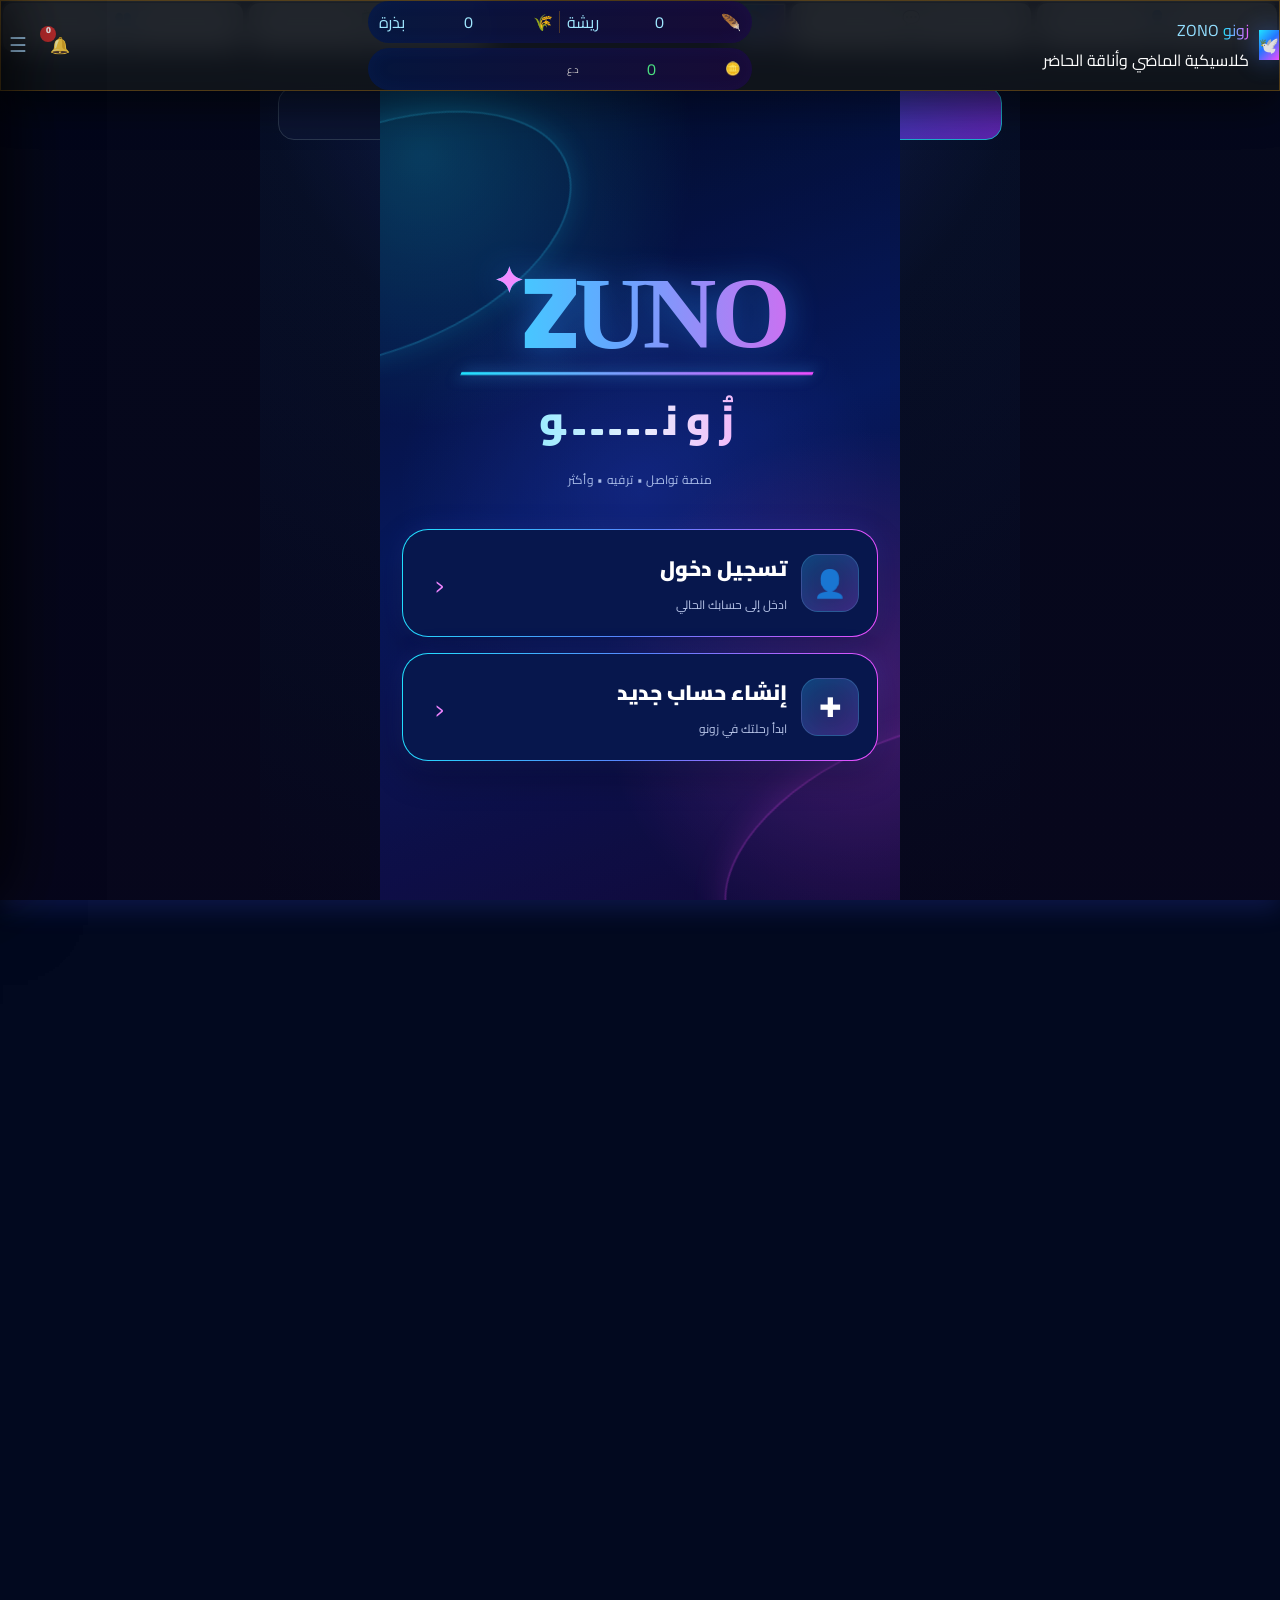
==== commit 8ffd6b13: "Add files via upload" ====
--- a/index.html
+++ b/index.html
@@ -448,8 +448,10 @@
                             <strong>آسيا سيل</strong><small>بطاقات شحن</small>
                             <span class="zono-provider-action">عرض البطاقات</span>
                         </button>
-                        <button class="zono-recharge-card" data-store-search="زين العراق zain" onclick="window.zonoApp.storeSoon('زين العراق')">
-                            <div class="zono-brand-logo zain">zain</div><strong>زين العراق</strong><small>بطاقات شحن</small>
+                        <button class="zono-recharge-card zono-zain-provider" data-store-search="زين العراق zain" onclick="window.zonoApp.openZainCards()">
+                            <div class="zono-provider-image zain-image" aria-hidden="true"></div>
+                            <strong>زين العراق</strong><small>بطاقات شحن</small>
+                            <span class="zono-provider-action">عرض البطاقات</span>
                         </button>
                         <button class="zono-recharge-card" data-store-search="كورك korek" onclick="window.zonoApp.storeSoon('كورك')">
                             <div class="zono-brand-logo korek">KOREK</div><strong>كورك</strong><small>بطاقات شحن</small>
@@ -481,39 +483,35 @@
                 </div>
             </div>
 
-            <div class="zono-asiacell-grid">
-                <button class="zono-voucher-card" onclick="window.zonoApp.showRechargeUnavailable('2000')">
-                    <div class="zono-voucher-art"><span>2,000</span><small>IQD</small></div>
-                    <strong>2000 دينار</strong><span class="zono-voucher-price">🌾 5000 بذرة</span>
-                    <em>غير متوفر حالياً</em>
-                </button>
-                <button class="zono-voucher-card" onclick="window.zonoApp.showRechargeUnavailable('5000')">
-                    <div class="zono-voucher-art"><span>5,000</span><small>IQD</small></div>
-                    <strong>5000 دينار</strong><span class="zono-voucher-price">🌾 5000 بذرة</span>
-                    <em>غير متوفر حالياً</em>
-                </button>
-                <button class="zono-voucher-card" onclick="window.zonoApp.showRechargeUnavailable('10000')">
-                    <div class="zono-voucher-art"><span>10,000</span><small>IQD</small></div>
-                    <strong>10000 دينار</strong><span class="zono-voucher-price">🌾 5000 بذرة</span>
-                    <em>غير متوفر حالياً</em>
-                </button>
-                <button class="zono-voucher-card" onclick="window.zonoApp.showRechargeUnavailable('15000')">
-                    <div class="zono-voucher-art"><span>15,000</span><small>IQD</small></div>
-                    <strong>15000 دينار</strong><span class="zono-voucher-price">🌾 5000 بذرة</span>
-                    <em>غير متوفر حالياً</em>
-                </button>
-                <button class="zono-voucher-card" onclick="window.zonoApp.showRechargeUnavailable('25000')">
-                    <div class="zono-voucher-art"><span>25,000</span><small>IQD</small></div>
-                    <strong>25000 دينار</strong><span class="zono-voucher-price">🌾 5000 بذرة</span>
-                    <em>غير متوفر حالياً</em>
-                </button>
-            </div>
+            <div id="zono-asiacell-grid" class="zono-asiacell-grid"></div>
 
             <div class="zono-asiacell-note">
                 <span>ⓘ</span>
                 <div><strong>الخدمة غير متوفرة الآن</strong><small>سيتم تفعيل بطاقات الشحن قريباً.</small></div>
             </div>
         </div>
+    </div>
+
+    <!-- ==================== Zain Recharge Cards Full Screen ==================== -->
+    <div id="zono-zain-modal" class="zono-asiacell-modal zono-zain-modal hidden" dir="rtl" aria-hidden="true">
+        <div class="zono-asiacell-screen zono-zain-screen">
+            <div class="zono-asiacell-hero zono-zain-hero">
+                <button type="button" class="zono-asiacell-back" onclick="window.zonoApp.closeZainCards()" aria-label="رجوع">‹</button>
+                <div class="zono-zain-hero-logo" aria-label="Zain"></div>
+                <div class="zono-asiacell-copy"><h2>بطاقات شحن زين العراق</h2><p>اختر فئة الرصيد المطلوبة</p></div>
+            </div>
+            <div id="zono-zain-grid" class="zono-asiacell-grid zono-zain-grid"></div>
+            <div class="zono-asiacell-note zono-zain-note"><span>ⓘ</span><div><strong>المتوفر مرتبط بمخزون المطور</strong><small>عند نفاد الأكواد تظهر الفئة غير متوفرة تلقائياً.</small></div></div>
+        </div>
+    </div>
+
+    <!-- ==================== Developer Recharge Inventory ==================== -->
+    <div id="zono-recharge-admin-modal" class="zono-recharge-admin-modal hidden" dir="rtl" aria-hidden="true">
+      <div class="zono-recharge-admin-screen">
+        <div class="zono-recharge-admin-top"><button onclick="window.zonoApp.closeRechargeAdmin()">‹</button><h2>رصيد</h2><span>إدارة المطور</span></div>
+        <div class="zono-recharge-admin-tabs"><button class="active" onclick="window.zonoApp.setRechargeAdminRoot('cards', this)">البطاقات</button><button onclick="window.zonoApp.setRechargeAdminRoot('store', this)">المتجر</button></div>
+        <div id="zono-recharge-admin-content"></div>
+      </div>
     </div>
 
                 <!-- ==================== Bird Shop ==================== -->
@@ -623,6 +621,9 @@
                             <button onclick="window.zonoApp.switchTab('settings')" class="px-4 py-2 rounded-xl bg-stone-900 hover:bg-stone-800 text-xs font-bold text-stone-300 border border-stone-700 transition-all flex items-center space-x-1.5 space-x-reverse">
                                 <span>⚙️</span>
                                 <span>الإعدادات</span>
+                            </button>
+                            <button id="developer-recharge-balance-btn" onclick="window.zonoApp.openRechargeAdmin()" class="hidden px-4 py-2 rounded-xl bg-gradient-to-r from-cyan-500/15 to-fuchsia-500/15 text-xs font-bold text-cyan-200 border border-cyan-400/30 transition-all flex items-center gap-1.5">
+                                <span>💳</span><span>رصيد</span>
                             </button>
                         </div>
                     </div>
--- a/css/style.css
+++ b/css/style.css
@@ -4614,3 +4614,20 @@
 .zono-voucher-card em{display:block;margin-top:.45rem;padding:.42rem .35rem;border-radius:.75rem;background:linear-gradient(180deg,#30343d,#171a20);border:1px solid rgba(255,255,255,.2);color:#c9ccd4;font-size:.62rem;font-weight:800;font-style:normal}
 .zono-asiacell-note{margin-top:.85rem;min-height:4rem;border-radius:1rem;border:1px solid rgba(255,50,68,.45);background:rgba(78,0,12,.42);display:flex;align-items:center;gap:.7rem;padding:.7rem .85rem}.zono-asiacell-note>span{font-size:1.4rem;color:#ff4659}.zono-asiacell-note strong,.zono-asiacell-note small{display:block}.zono-asiacell-note strong{font-size:.72rem}.zono-asiacell-note small{font-size:.6rem;color:rgba(255,255,255,.62);margin-top:.12rem}
 @media(max-width:360px){.zono-voucher-art{height:5.45rem}.zono-voucher-art span{font-size:1.35rem}.zono-asiacell-hero{min-height:11.5rem}}
+
+
+/* ===== Recharge inventory + Zain/Asiacell live stock ===== */
+.zono-provider-image.zain-image{background:url('../assets/zain.png') center/cover no-repeat;border-radius:18px;min-height:130px;width:100%}
+.zono-provider-image.asiacell-image{background:url('../assets/asiacell-city.jpg') center/cover no-repeat!important;background-color:#d60013!important}
+.zono-zain-hero{background:linear-gradient(135deg,#5814bd,#2745db 55%,#0ccde0)}
+.zono-zain-hero-logo{height:125px;border-radius:22px;background:url('../assets/zain.png') center/cover no-repeat;margin:8px 0 12px}
+.zono-zain-voucher .zono-voucher-art{background:linear-gradient(135deg,#7b20db,#3b4bea 55%,#10cddd)}
+.zono-voucher-card.is-available em{background:linear-gradient(90deg,#04894c,#13b96c);color:#fff;border-color:#32e99c}
+.zono-voucher-card.is-soldout{opacity:.72}.zono-recharge-loading{grid-column:1/-1;padding:40px;text-align:center;color:#a5b4fc}
+.zono-recharge-admin-modal{position:fixed;inset:0;z-index:9999;background:#050819;overflow:auto}.zono-recharge-admin-screen{min-height:100%;padding:18px;max-width:760px;margin:auto;background:radial-gradient(circle at top,#162b6a 0,#081026 40%,#050819 100%);color:#fff}
+.zono-recharge-admin-top{display:grid;grid-template-columns:48px 1fr auto;align-items:center;gap:12px}.zono-recharge-admin-top button,.zono-admin-inline-back{border:1px solid #38bdf855;background:#0b1530;color:#dbeafe;border-radius:14px;padding:10px 14px}.zono-recharge-admin-top h2{font-size:26px;font-weight:900}.zono-recharge-admin-top span{font-size:11px;color:#67e8f9}
+.zono-recharge-admin-tabs{display:grid;grid-template-columns:1fr 1fr;gap:10px;margin:20px 0}.zono-recharge-admin-tabs button{padding:13px;border-radius:16px;background:#0d1734;border:1px solid #334155;color:#94a3b8;font-weight:800}.zono-recharge-admin-tabs button.active{color:#fff;border-color:#22d3ee;background:linear-gradient(135deg,#0d67d4,#7129c8)}
+.zono-admin-provider-grid{display:grid;grid-template-columns:1fr 1fr;gap:15px}.zono-admin-provider-grid button{min-height:180px;border-radius:24px;border:1px solid #334155;color:#fff;display:flex;flex-direction:column;align-items:center;justify-content:center;gap:8px;font-size:28px;font-weight:900}.zono-admin-provider-grid .asiacell{background:linear-gradient(145deg,#e61926,#6d0611)}.zono-admin-provider-grid .zain{background:linear-gradient(145deg,#7225d8,#127fcf)}.zono-admin-provider-grid small{font-size:13px}
+.zono-admin-amount-grid{display:grid;grid-template-columns:repeat(2,1fr);gap:12px;margin-top:18px}.zono-admin-amount-grid button{padding:28px 10px;border-radius:20px;background:linear-gradient(145deg,#12265a,#2b1761);border:1px solid #4758ff;color:#fff;font-size:24px;font-weight:900}.zono-admin-amount-grid small{display:block;font-size:11px;color:#93c5fd;margin-top:5px}.zono-recharge-admin-content h3,#zono-recharge-admin-content h3{margin:18px 0;font-size:21px;font-weight:900}
+.zono-admin-add-code{display:grid;grid-template-columns:1fr 90px;gap:10px;background:#0b1530;border:1px solid #334155;padding:12px;border-radius:18px}.zono-admin-add-code input{background:#050b1e;border:1px solid #334155;border-radius:12px;padding:14px;color:#fff}.zono-admin-add-code button{border-radius:12px;background:linear-gradient(135deg,#0ea5e9,#8b5cf6);font-weight:900}.zono-admin-stock-list{margin-top:18px}.zono-admin-stock-list h4{display:flex;justify-content:space-between;color:#86efac;margin:15px 0 8px}.zono-admin-stock-list .used-title{color:#fca5a5}.zono-code-row{display:flex;justify-content:space-between;gap:10px;align-items:center;padding:12px;margin:7px 0;border-radius:14px;background:#071127;border:1px solid #334155}.zono-code-row code{direction:ltr;color:#e2e8f0}.zono-code-row div{text-align:left}.zono-code-row span{display:block;font-size:11px;font-weight:900}.zono-code-row small{display:block;font-size:9px;color:#94a3b8;margin-top:4px}.zono-code-row.available{border-color:#22c55e66}.zono-code-row.available span{color:#4ade80}.zono-code-row.used{border-color:#ef444466;background:#260b15}.zono-code-row.used span{color:#fb7185}.zono-admin-empty{text-align:center;padding:28px;color:#64748b}
+@media(max-width:520px){.zono-admin-provider-grid{grid-template-columns:1fr}.zono-admin-provider-grid button{min-height:135px}.zono-admin-amount-grid{grid-template-columns:repeat(2,1fr)}}
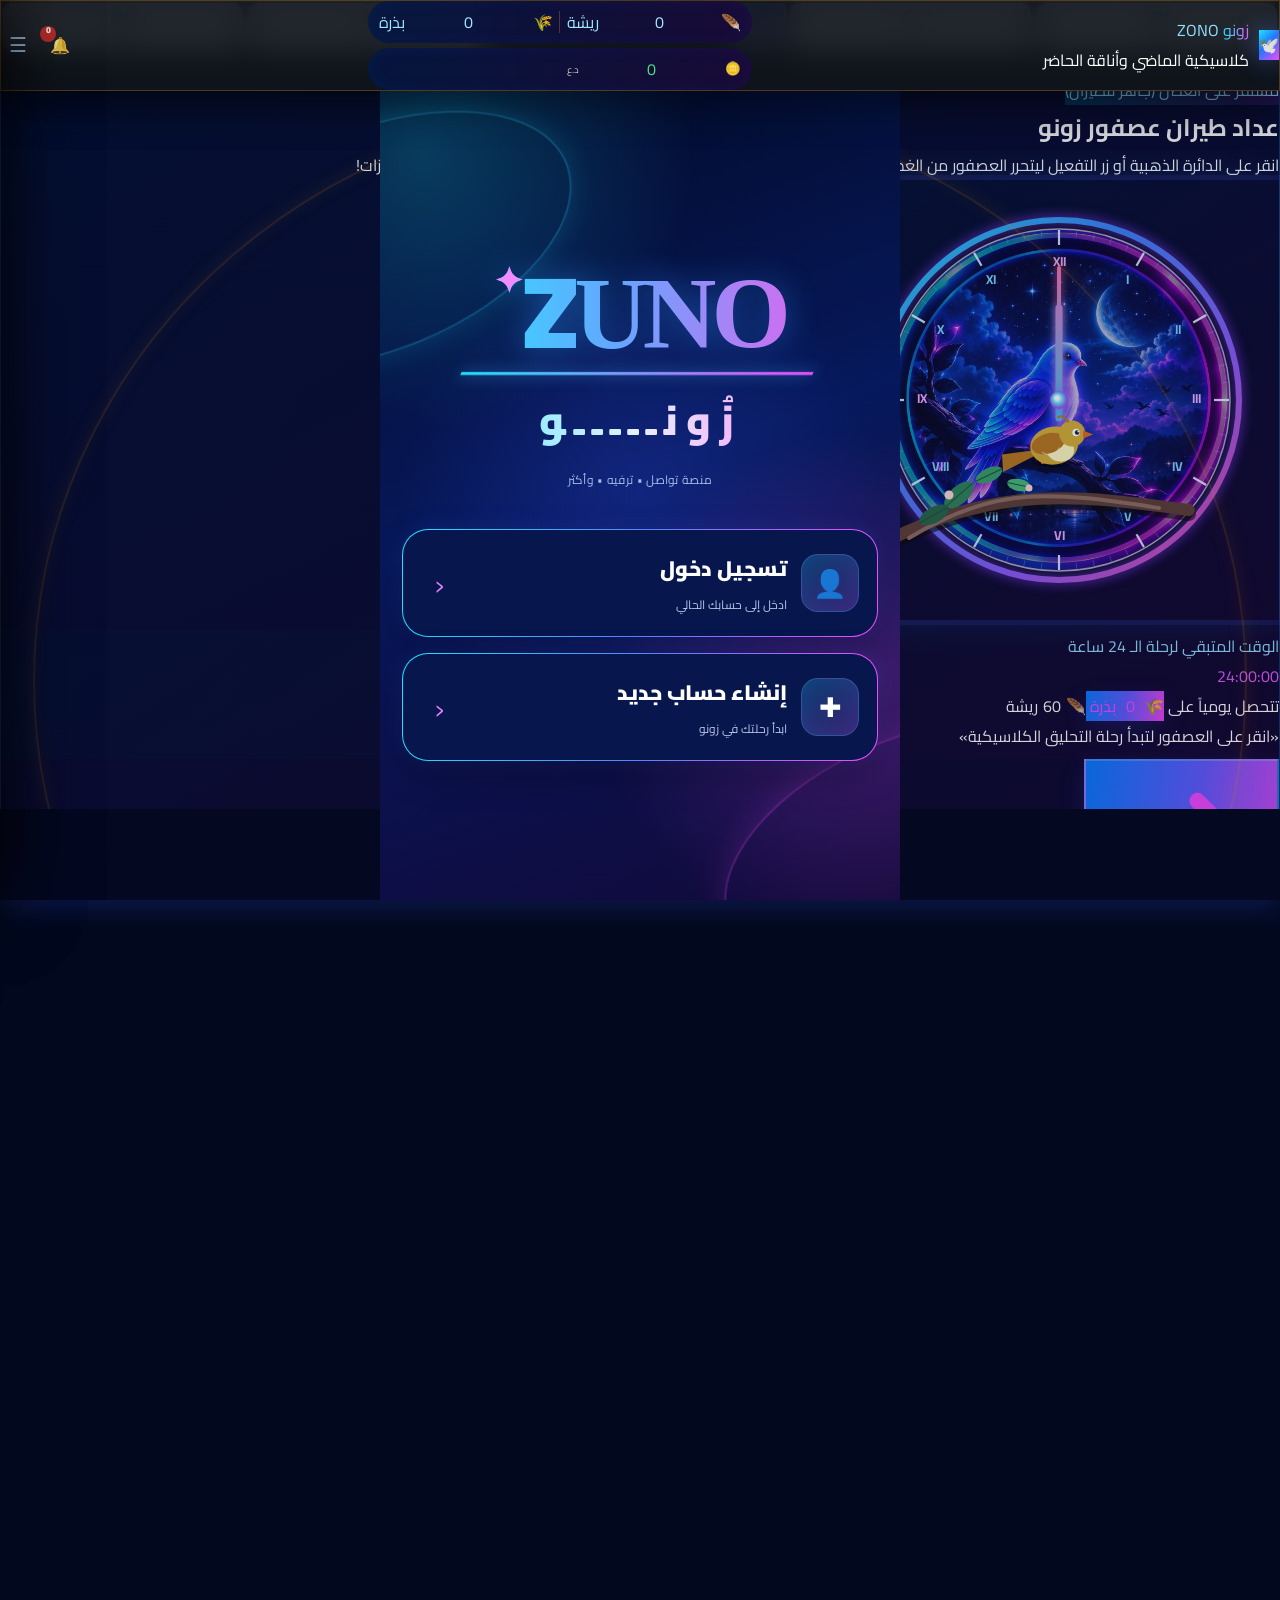
==== commit 2a6b4ca9: "Add files via upload" ====
--- a/index.html
+++ b/index.html
@@ -501,7 +501,7 @@
                 <div class="zono-asiacell-copy"><h2>بطاقات شحن زين العراق</h2><p>اختر فئة الرصيد المطلوبة</p></div>
             </div>
             <div id="zono-zain-grid" class="zono-asiacell-grid zono-zain-grid"></div>
-            <div class="zono-asiacell-note zono-zain-note"><span>ⓘ</span><div><strong>المتوفر مرتبط بمخزون المطور</strong><small>عند نفاد الأكواد تظهر الفئة غير متوفرة تلقائياً.</small></div></div>
+            <div class="zono-asiacell-note zono-zain-note"><span>ⓘ</span><div><strong>تنبيه قبل شراء الكرت</strong><small>عند شراء كرت لا يحق لك ترجيع الكرت أو استبداله. سيتم الخصم تلقائياً من البذور عند الشراء.</small></div></div>
         </div>
     </div>
 
--- a/css/style.css
+++ b/css/style.css
@@ -4631,3 +4631,33 @@
 .zono-admin-amount-grid{display:grid;grid-template-columns:repeat(2,1fr);gap:12px;margin-top:18px}.zono-admin-amount-grid button{padding:28px 10px;border-radius:20px;background:linear-gradient(145deg,#12265a,#2b1761);border:1px solid #4758ff;color:#fff;font-size:24px;font-weight:900}.zono-admin-amount-grid small{display:block;font-size:11px;color:#93c5fd;margin-top:5px}.zono-recharge-admin-content h3,#zono-recharge-admin-content h3{margin:18px 0;font-size:21px;font-weight:900}
 .zono-admin-add-code{display:grid;grid-template-columns:1fr 90px;gap:10px;background:#0b1530;border:1px solid #334155;padding:12px;border-radius:18px}.zono-admin-add-code input{background:#050b1e;border:1px solid #334155;border-radius:12px;padding:14px;color:#fff}.zono-admin-add-code button{border-radius:12px;background:linear-gradient(135deg,#0ea5e9,#8b5cf6);font-weight:900}.zono-admin-stock-list{margin-top:18px}.zono-admin-stock-list h4{display:flex;justify-content:space-between;color:#86efac;margin:15px 0 8px}.zono-admin-stock-list .used-title{color:#fca5a5}.zono-code-row{display:flex;justify-content:space-between;gap:10px;align-items:center;padding:12px;margin:7px 0;border-radius:14px;background:#071127;border:1px solid #334155}.zono-code-row code{direction:ltr;color:#e2e8f0}.zono-code-row div{text-align:left}.zono-code-row span{display:block;font-size:11px;font-weight:900}.zono-code-row small{display:block;font-size:9px;color:#94a3b8;margin-top:4px}.zono-code-row.available{border-color:#22c55e66}.zono-code-row.available span{color:#4ade80}.zono-code-row.used{border-color:#ef444466;background:#260b15}.zono-code-row.used span{color:#fb7185}.zono-admin-empty{text-align:center;padding:28px;color:#64748b}
 @media(max-width:520px){.zono-admin-provider-grid{grid-template-columns:1fr}.zono-admin-provider-grid button{min-height:135px}.zono-admin-amount-grid{grid-template-columns:repeat(2,1fr)}}
+
+
+/* ZUNO navigation stability + mobile performance fix 2026-09-09 */
+.tab-content{display:none!important}
+.tab-content.active{display:block!important}
+body>main{scroll-behavior:auto!important;will-change:scroll-position;contain:layout paint style}
+.zono-asiacell-modal.hidden,.zono-zain-modal.hidden,.zono-recharge-admin-modal.hidden{display:none!important;pointer-events:none!important}
+html:not(.zono-modal-open) .zono-asiacell-modal.hidden,
+html:not(.zono-modal-open) .zono-zain-modal.hidden{visibility:hidden!important}
+
+@media (max-width: 768px){
+  .tab-content{content-visibility:auto;contain-intrinsic-size:800px 1200px}
+  .tab-content.active{content-visibility:visible}
+  .nav-btn,.zono-store-tab-btn,.zono-recharge-card,.zono-voucher-buy{touch-action:manipulation}
+  .nav-btn{transition:transform .12s ease,color .12s ease!important}
+  .glass-panel,.zono-recharge-card,.zono-voucher-card{backdrop-filter:none!important;-webkit-backdrop-filter:none!important}
+}
+
+
+/* ZUNO fast navigation + instant recharge interaction 2026-09-09 */
+.zono-voucher-card.is-buying{pointer-events:none;transform:scale(.985);opacity:.86}
+.zono-voucher-card.is-buying em{font-weight:900;color:#7dd3fc!important}
+@media (max-width:768px){
+  html,body{scroll-behavior:auto!important}
+  body>main{contain:none!important;will-change:auto!important}
+  .tab-content{content-visibility:visible!important;contain:none!important}
+  .zono-store-shell,.zono-asiacell-modal,.zono-zain-modal,.zono-recharge-admin-modal{backdrop-filter:none!important;-webkit-backdrop-filter:none!important}
+  .zono-store-shell *,.zono-asiacell-modal *,.zono-zain-modal *{animation-duration:.18s!important;transition-duration:.12s!important}
+  .nav-btn{touch-action:manipulation;-webkit-tap-highlight-color:transparent}
+}
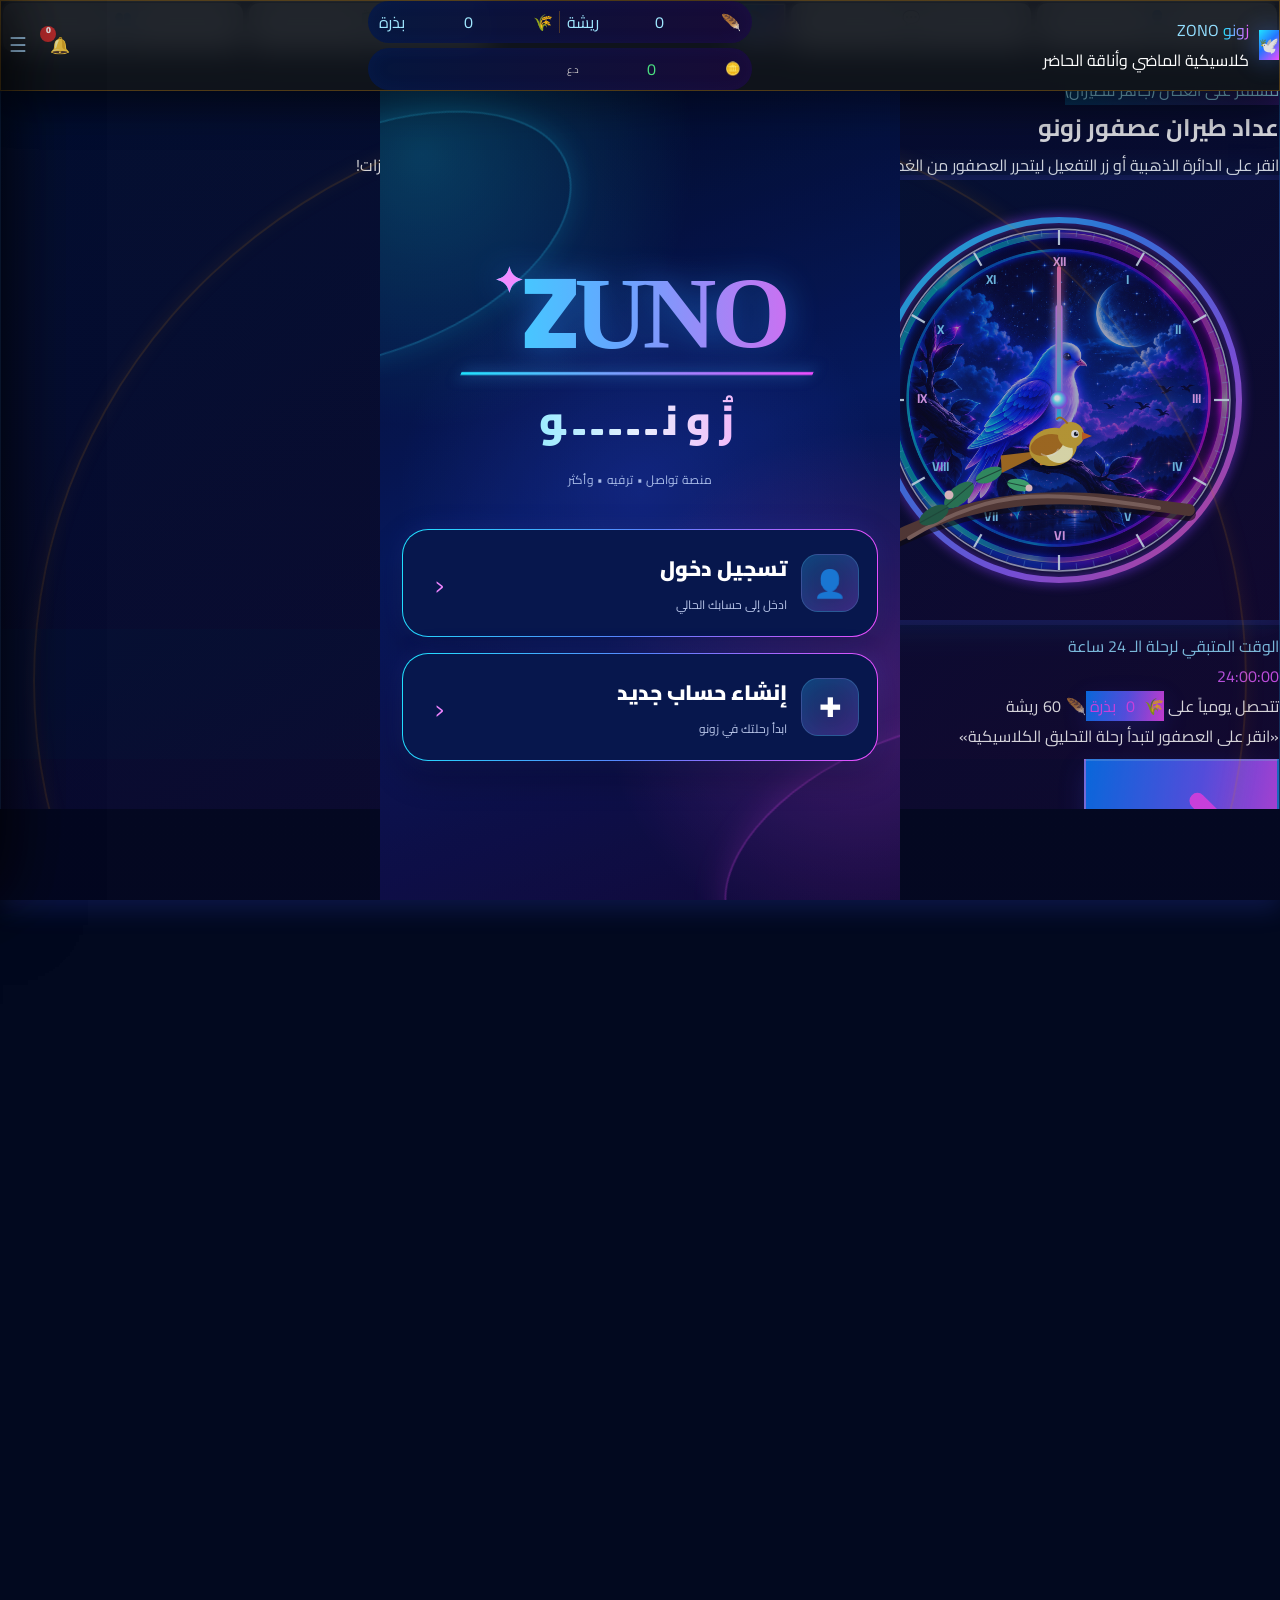
==== commit 228b29a4: "Add files via upload" ====
--- a/index.html
+++ b/index.html
@@ -418,6 +418,24 @@
                         <h3>مرحبًا بك في متجر ZUNO</h3>
                         <p>اختر القسم الذي يناسبك واستعرض المنتجات بسهولة</p>
                     </div>
+                    <div class="zono-entertainment-grid" aria-label="أقسام المتجر الجديدة">
+                        <button class="zono-entertainment-card zono-pubg-card" data-store-search="ببجي pubg شحن شدات" onclick="window.zonoApp.storeSoon('ببجي')">
+                            <div class="zono-entertainment-image zono-pubg-image"><span>PUBG</span></div>
+                            <strong>ببجي</strong><small>شحن شدات ببجي</small><span class="zono-provider-action">عرض البطاقات</span>
+                        </button>
+                        <button class="zono-entertainment-card" data-store-search="ابل كارد apple card itunes app store" onclick="window.zonoApp.storeSoon('ابل كارد')">
+                            <div class="zono-entertainment-image" style="background-image:url('assets/apple-card.png')"></div>
+                            <strong>ابل كارد</strong><small>Apple / App Store</small><span class="zono-provider-action">عرض البطاقات</span>
+                        </button>
+                        <button class="zono-entertainment-card" data-store-search="كوكل بلاي جوجل بلاي google play" onclick="window.zonoApp.storeSoon('كوكل بلاي')">
+                            <div class="zono-entertainment-image" style="background-image:url('assets/google-play.jpg')"></div>
+                            <strong>كوكل بلاي</strong><small>بطاقات Google Play</small><span class="zono-provider-action">عرض البطاقات</span>
+                        </button>
+                        <button class="zono-entertainment-card" data-store-search="جواكر jawaker" onclick="window.zonoApp.storeSoon('جواكر')">
+                            <div class="zono-entertainment-image" style="background-image:url('assets/jawaker.png')"></div>
+                            <strong>جواكر</strong><small>بطاقات جواكر</small><span class="zono-provider-action">عرض البطاقات</span>
+                        </button>
+                    </div>
                     <div class="zono-store-category-list">
                         <button class="zono-store-category" data-store-search="أرقام هواتف مميزة ارقام هواتف مميزة" onclick="window.zonoApp.storeSoon('أرقام هواتف مميزة')">
                             <div class="zono-store-category-icon sim">▣</div>
--- a/css/style.css
+++ b/css/style.css
@@ -4661,3 +4661,36 @@
   .zono-store-shell *,.zono-asiacell-modal *,.zono-zain-modal *{animation-duration:.18s!important;transition-duration:.12s!important}
   .nav-btn{touch-action:manipulation;-webkit-tap-highlight-color:transparent}
 }
+
+/* ZUNO entertainment store categories */
+.zono-entertainment-grid{
+  display:grid;
+  grid-template-columns:repeat(2,minmax(0,1fr));
+  gap:14px;
+  margin:16px 0 20px;
+}
+.zono-entertainment-card{
+  appearance:none;border:1px solid rgba(72,127,255,.48);border-radius:22px;
+  background:linear-gradient(155deg,rgba(20,42,105,.94),rgba(24,13,74,.96));
+  padding:10px;min-width:0;color:#fff;text-align:center;overflow:hidden;
+  box-shadow:0 10px 28px rgba(0,0,0,.22);cursor:pointer;
+}
+.zono-entertainment-card:active{transform:scale(.985)}
+.zono-entertainment-image{
+  width:100%;aspect-ratio:1.55/1;border-radius:16px;background-position:center;background-size:cover;background-repeat:no-repeat;
+  margin-bottom:9px;box-shadow:inset 0 0 0 1px rgba(255,255,255,.08);
+}
+.zono-entertainment-card strong{display:block;font-size:17px;line-height:1.35;margin-top:2px}
+.zono-entertainment-card small{display:block;color:#b7c7e8;margin:3px 0 9px;font-size:12px}
+.zono-entertainment-card .zono-provider-action{display:block;margin-top:auto}
+.zono-pubg-image{
+  display:grid;place-items:center;
+  background:
+    radial-gradient(circle at 72% 24%,rgba(245,177,46,.38),transparent 27%),
+    linear-gradient(145deg,#2c2a22 0%,#80642c 48%,#171a20 100%);
+}
+.zono-pubg-image span{
+  border:3px solid rgba(255,255,255,.92);padding:5px 12px;font-weight:900;font-size:28px;letter-spacing:1px;color:#fff;
+  text-shadow:0 2px 10px rgba(0,0,0,.7);
+}
+@media (min-width:700px){.zono-entertainment-grid{grid-template-columns:repeat(4,minmax(0,1fr))}}
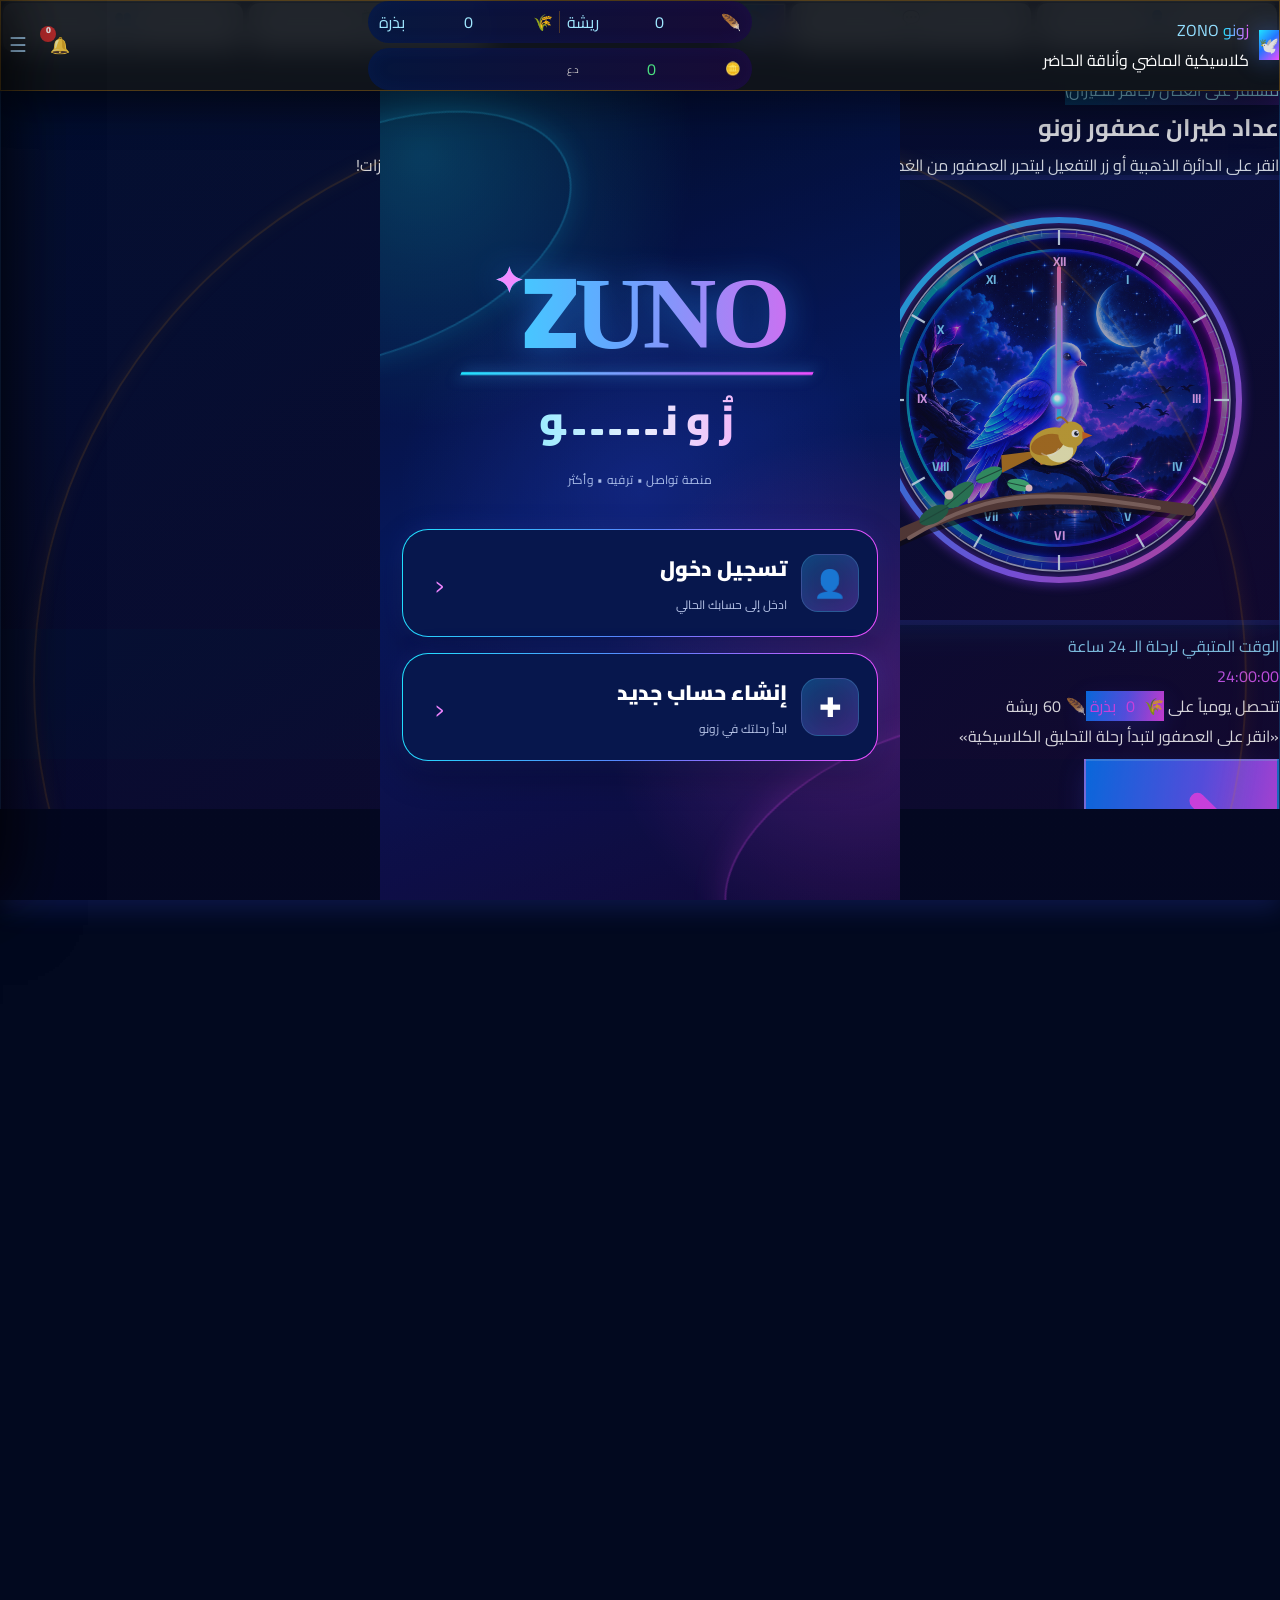
==== commit d7df816d: "Add files via upload" ====
--- a/index.html
+++ b/index.html
@@ -418,6 +418,30 @@
                         <h3>مرحبًا بك في متجر ZUNO</h3>
                         <p>اختر القسم الذي يناسبك واستعرض المنتجات بسهولة</p>
                     </div>
+                    <div class="zono-store-category-list">
+                        <button class="zono-store-category" data-store-search="أرقام هواتف مميزة ارقام هواتف مميزة" onclick="window.zonoApp.storeSoon('أرقام هواتف مميزة')">
+                            <div class="zono-store-category-icon sim">▣</div>
+                            <div><strong>أرقام هواتف مميزة</strong><small>أرقام مختارة ومميزة</small></div>
+                            <span class="zono-store-arrow">‹</span>
+                        </button>
+                        <button class="zono-store-category" data-store-search="الأجهزة اللوحية اجهزة لوحية تابلت" onclick="window.zonoApp.storeSoon('الأجهزة اللوحية')">
+                            <div class="zono-store-category-icon">▯</div>
+                            <div><strong>الأجهزة اللوحية</strong><small>أحدث الأجهزة اللوحية</small></div>
+                            <span class="zono-store-arrow">‹</span>
+                        </button>
+                        <button class="zono-store-category" data-store-search="أجهزة الموبايل اجهزة الموبايل موبايل هواتف" onclick="window.zonoApp.storeSoon('أجهزة الموبايل')">
+                            <div class="zono-store-category-icon">📱</div>
+                            <div><strong>أجهزة الموبايل</strong><small>أحدث أجهزة الموبايل</small></div>
+                            <span class="zono-store-arrow">‹</span>
+                        </button>
+                    </div>
+                </div>
+
+                <div id="zono-store-cards" class="zono-store-section">
+                    <div class="zono-store-section-head">
+                        <button class="zono-store-back" onclick="window.zonoApp.showStoreSection('products')">‹</button>
+                        <div><h3>بطاقات شحن</h3><p>اختر شركة الاتصالات</p></div>
+                    </div>
                     <div class="zono-entertainment-grid" aria-label="أقسام المتجر الجديدة">
                         <button class="zono-entertainment-card zono-pubg-card" data-store-search="ببجي pubg شحن شدات" onclick="window.zonoApp.storeSoon('ببجي')">
                             <div class="zono-entertainment-image zono-pubg-image"><span>PUBG</span></div>
@@ -436,30 +460,6 @@
                             <strong>جواكر</strong><small>بطاقات جواكر</small><span class="zono-provider-action">عرض البطاقات</span>
                         </button>
                     </div>
-                    <div class="zono-store-category-list">
-                        <button class="zono-store-category" data-store-search="أرقام هواتف مميزة ارقام هواتف مميزة" onclick="window.zonoApp.storeSoon('أرقام هواتف مميزة')">
-                            <div class="zono-store-category-icon sim">▣</div>
-                            <div><strong>أرقام هواتف مميزة</strong><small>أرقام مختارة ومميزة</small></div>
-                            <span class="zono-store-arrow">‹</span>
-                        </button>
-                        <button class="zono-store-category" data-store-search="الأجهزة اللوحية اجهزة لوحية تابلت" onclick="window.zonoApp.storeSoon('الأجهزة اللوحية')">
-                            <div class="zono-store-category-icon">▯</div>
-                            <div><strong>الأجهزة اللوحية</strong><small>أحدث الأجهزة اللوحية</small></div>
-                            <span class="zono-store-arrow">‹</span>
-                        </button>
-                        <button class="zono-store-category" data-store-search="أجهزة الموبايل اجهزة الموبايل موبايل هواتف" onclick="window.zonoApp.storeSoon('أجهزة الموبايل')">
-                            <div class="zono-store-category-icon">📱</div>
-                            <div><strong>أجهزة الموبايل</strong><small>أحدث أجهزة الموبايل</small></div>
-                            <span class="zono-store-arrow">‹</span>
-                        </button>
-                    </div>
-                </div>
-
-                <div id="zono-store-cards" class="zono-store-section">
-                    <div class="zono-store-section-head">
-                        <button class="zono-store-back" onclick="window.zonoApp.showStoreSection('products')">‹</button>
-                        <div><h3>بطاقات شحن</h3><p>اختر شركة الاتصالات</p></div>
-                    </div>
                     <div class="zono-recharge-grid">
                         <button class="zono-recharge-card zono-asiacell-provider" data-store-search="آسيا سيل اسيا سيل asiacell" onclick="window.zonoApp.openAsiacellCards()">
                             <div class="zono-provider-image asiacell-image" aria-hidden="true"></div>
@@ -602,6 +602,32 @@
 
         <!-- ==================== TAB 6: حسابي (Profile) ==================== -->
         <section id="tab-profile" class="tab-content space-y-6">
+            <!-- Developer-only administration dashboard. Normal users never see this panel. -->
+            <div id="zono-developer-dashboard" class="hidden zono-admin-dashboard" dir="rtl">
+                <div class="zono-admin-hero">
+                    <div>
+                        <div class="zono-admin-kicker">👑 لوحة الإدارة</div>
+                        <h2>حساب المطور</h2>
+                        <p>ID : 1 <span>• مدير النظام</span></p>
+                    </div>
+                    <div class="zono-admin-shield">🕊️</div>
+                </div>
+                <div class="zono-admin-status"><i></i><span>لوحة التحكم الإدارية</span><b>متصل</b></div>
+                <div class="zono-admin-grid">
+                    <button onclick="window.zonoApp.openDeveloperQueryModal()"><span>👥</span><strong>إدارة المستخدمين</strong><small>الحسابات والأرصدة</small></button>
+                    <button onclick="window.zonoApp.switchTab('rooms')"><span>🏛️</span><strong>إدارة الرومات</strong><small>الغرف والمشرفون</small></button>
+                    <button onclick="window.zonoApp.openRechargeAdmin()"><span>🎟️</span><strong>إدارة الأكواد</strong><small>بطاقات الشحن</small></button>
+                    <button onclick="window.zonoApp.openDeveloperAdminModal('transfers')"><span>🔁</span><strong>الحوالات والسحوبات</strong><small>طلبات المستخدمين</small></button>
+                    <button onclick="window.zonoApp.openDeveloperAdminModal('agents')"><span>🛡️</span><strong>الوكلاء والمشرفون</strong><small>الصلاحيات</small></button>
+                    <button onclick="window.zonoApp.switchTab('store')"><span>💳</span><strong>متجر بطاقات الشحن</strong><small>المخزون والمتجر</small></button>
+                    <button onclick="window.zonoApp.openDeveloperBanModal()"><span>⛔</span><strong>الحظر</strong><small>حظر الحسابات</small></button>
+                    <button onclick="window.zonoApp.openDeveloperUnbanModal()"><span>🔓</span><strong>إلغاء الحظر</strong><small>رفع الحظر</small></button>
+                    <button onclick="window.zonoApp.openAccountCenter('notifications')"><span>📣</span><strong>الإشعارات</strong><small>مركز التنبيهات</small></button>
+                    <button onclick="window.zonoApp.switchTab('settings')"><span>⚙️</span><strong>إعدادات النظام</strong><small>الحساب والتطبيق</small></button>
+                </div>
+                <button class="zono-admin-logout" onclick="window.zonoApp.requestLogout ? window.zonoApp.requestLogout() : window.zonoApp.logout()">تسجيل خروج</button>
+            </div>
+            <div id="zono-user-profile-content">
             <!-- Profile Identity Card -->
             <div class="glass-panel p-6 sm:p-8 rounded-3xl border border-amber-500/40 relative overflow-hidden shadow-2xl">
                 <div class="flex flex-col sm:flex-row items-center sm:items-start space-y-4 sm:space-y-0 sm:space-x-6 sm:space-x-reverse">
@@ -818,6 +844,7 @@
 
 
         <!-- ==================== TAB: المحفظة ==================== -->
+                    </div>
         <section id="tab-wallet" class="tab-content space-y-4">
             <div class="zono-wallet-page max-w-2xl mx-auto">
                 <!-- Wallet -->
--- a/css/style.css
+++ b/css/style.css
@@ -4694,3 +4694,13 @@
   text-shadow:0 2px 10px rgba(0,0,0,.7);
 }
 @media (min-width:700px){.zono-entertainment-grid{grid-template-columns:repeat(4,minmax(0,1fr))}}
+
+/* Developer account: dedicated administration interface */
+.zono-admin-dashboard{padding:14px 12px 110px;min-height:calc(100dvh - 130px);background:radial-gradient(circle at 85% 0,rgba(245,158,11,.12),transparent 34%),linear-gradient(180deg,#07111b 0%,#050912 100%)}
+.zono-admin-hero{display:flex;align-items:center;justify-content:space-between;gap:12px;padding:18px;border:1px solid rgba(251,191,36,.48);border-radius:22px;background:linear-gradient(135deg,rgba(13,24,36,.98),rgba(25,18,8,.92));box-shadow:0 0 24px rgba(245,158,11,.08)}
+.zono-admin-kicker{font-weight:900;color:#fbbf24;font-size:13px}.zono-admin-hero h2{font-size:24px;font-weight:950;color:#fff;margin:5px 0}.zono-admin-hero p{font-size:12px;color:#cbd5e1}.zono-admin-hero p span{color:#fbbf24;font-weight:800}.zono-admin-shield{width:64px;height:64px;border-radius:18px;display:grid;place-items:center;font-size:30px;border:1px solid rgba(251,191,36,.45);background:#020617}
+.zono-admin-status{margin:12px 0;display:flex;align-items:center;gap:8px;padding:10px 13px;border:1px solid rgba(16,185,129,.32);border-radius:15px;background:rgba(6,78,59,.18);font-size:11px;color:#d1fae5}.zono-admin-status i{width:8px;height:8px;border-radius:50%;background:#34d399;box-shadow:0 0 10px #34d399}.zono-admin-status b{margin-right:auto;color:#34d399}
+.zono-admin-grid{display:grid;grid-template-columns:repeat(2,minmax(0,1fr));gap:10px}.zono-admin-grid button{min-height:105px;padding:14px 9px;border-radius:18px;border:1px solid rgba(71,85,105,.55);background:linear-gradient(145deg,rgba(15,30,44,.96),rgba(7,15,25,.98));display:flex;flex-direction:column;align-items:center;justify-content:center;gap:5px;color:#fff;transition:transform .12s ease,border-color .12s ease}.zono-admin-grid button:active{transform:scale(.97);border-color:#fbbf24}.zono-admin-grid button span{font-size:27px}.zono-admin-grid button strong{font-size:12px;font-weight:900}.zono-admin-grid button small{font-size:9px;color:#94a3b8}
+.zono-admin-logout{width:100%;margin-top:14px;padding:13px;border-radius:16px;border:1px solid rgba(239,68,68,.55);background:rgba(127,29,29,.28);color:#fecaca;font-weight:900}
+body.zono-developer-account #zono-user-profile-content{display:none!important}body.zono-developer-account #zono-developer-dashboard{display:block!important}
+@media(max-width:420px){.zono-admin-grid{gap:8px}.zono-admin-grid button{min-height:96px}.zono-admin-dashboard{padding-inline:9px}}
